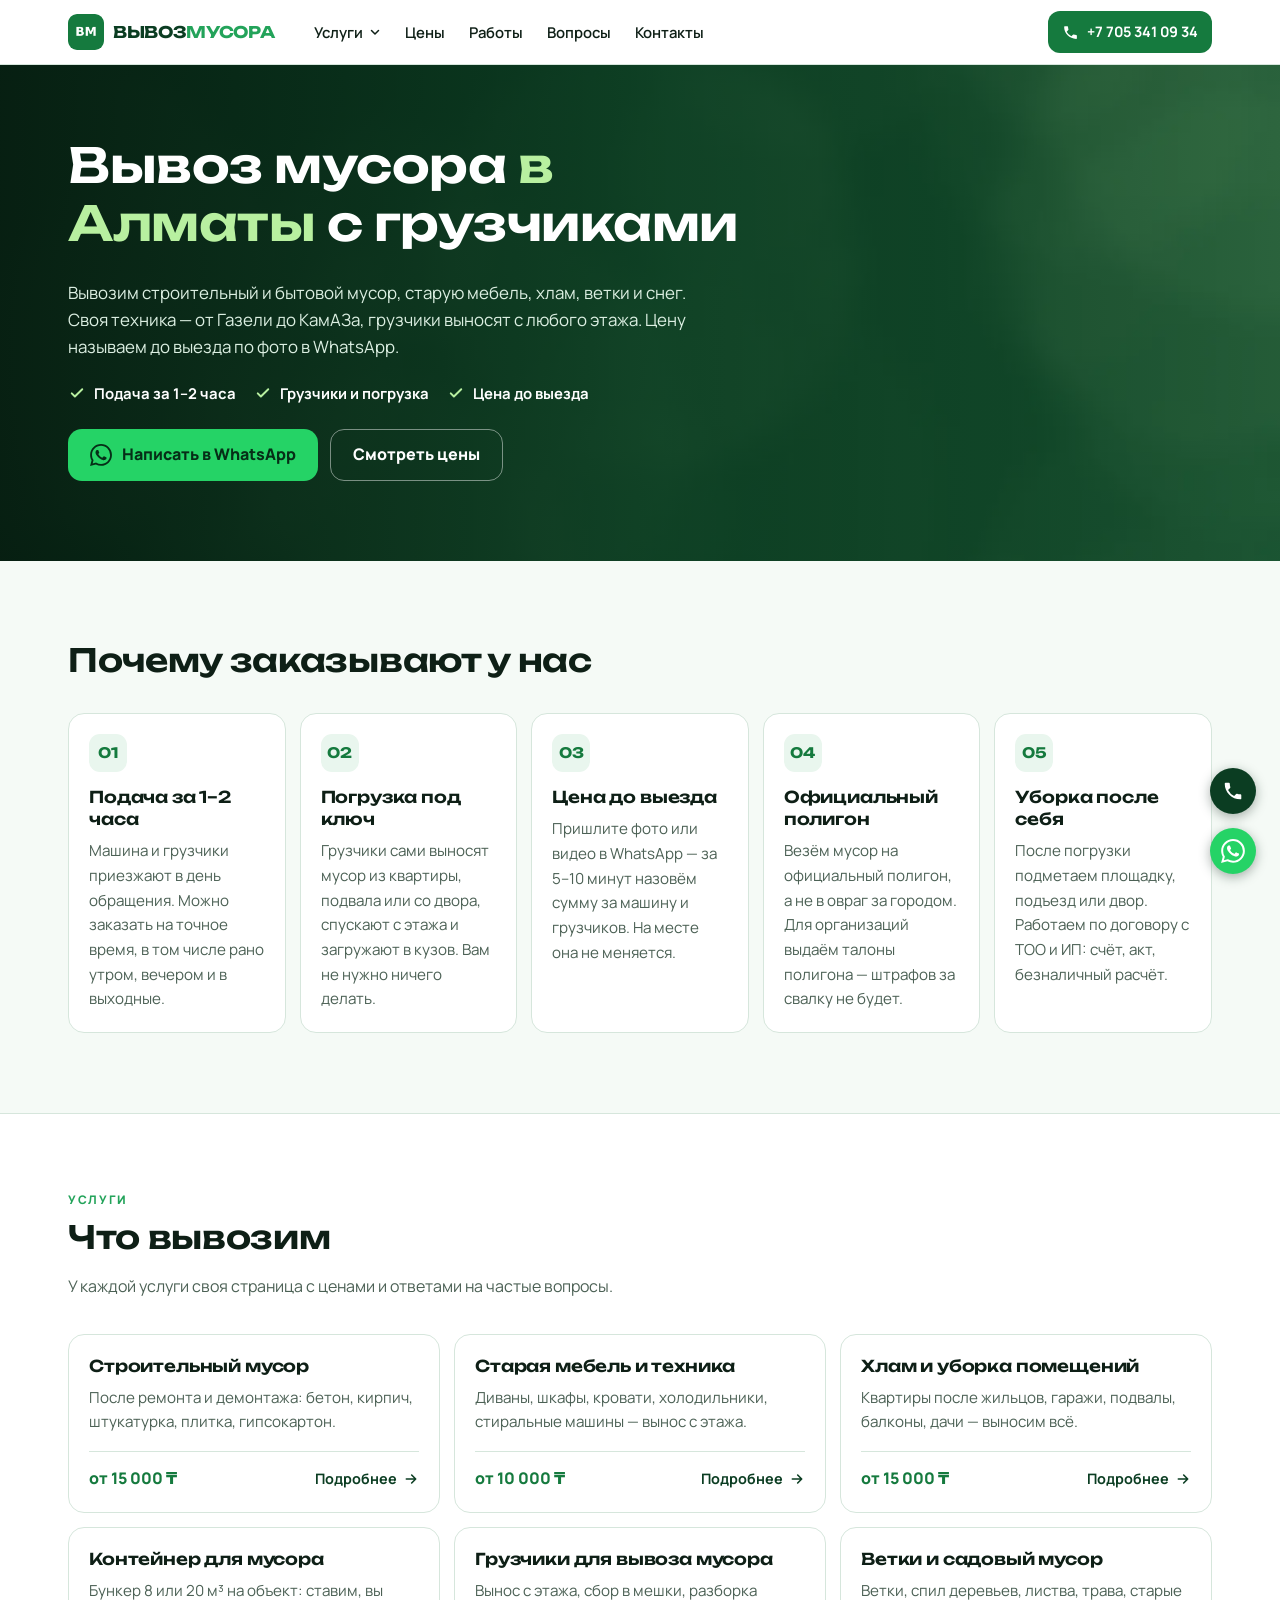
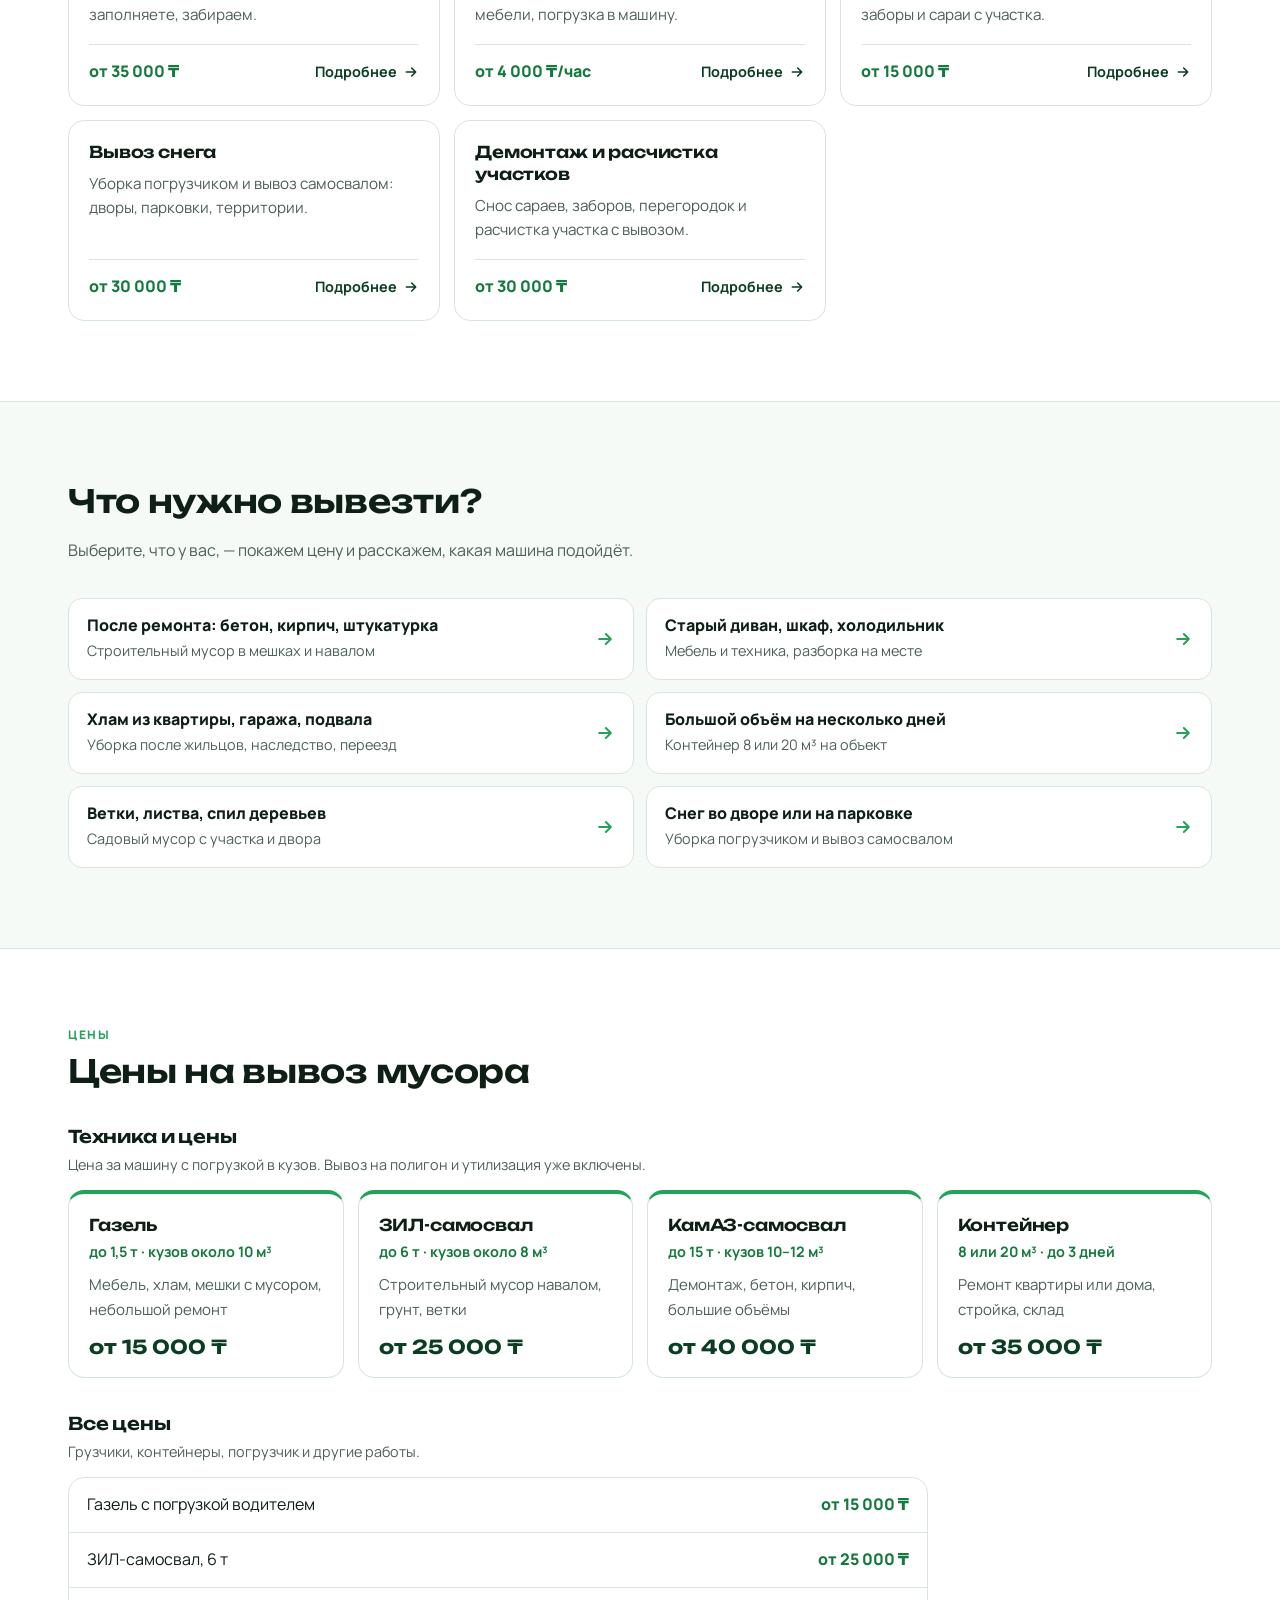
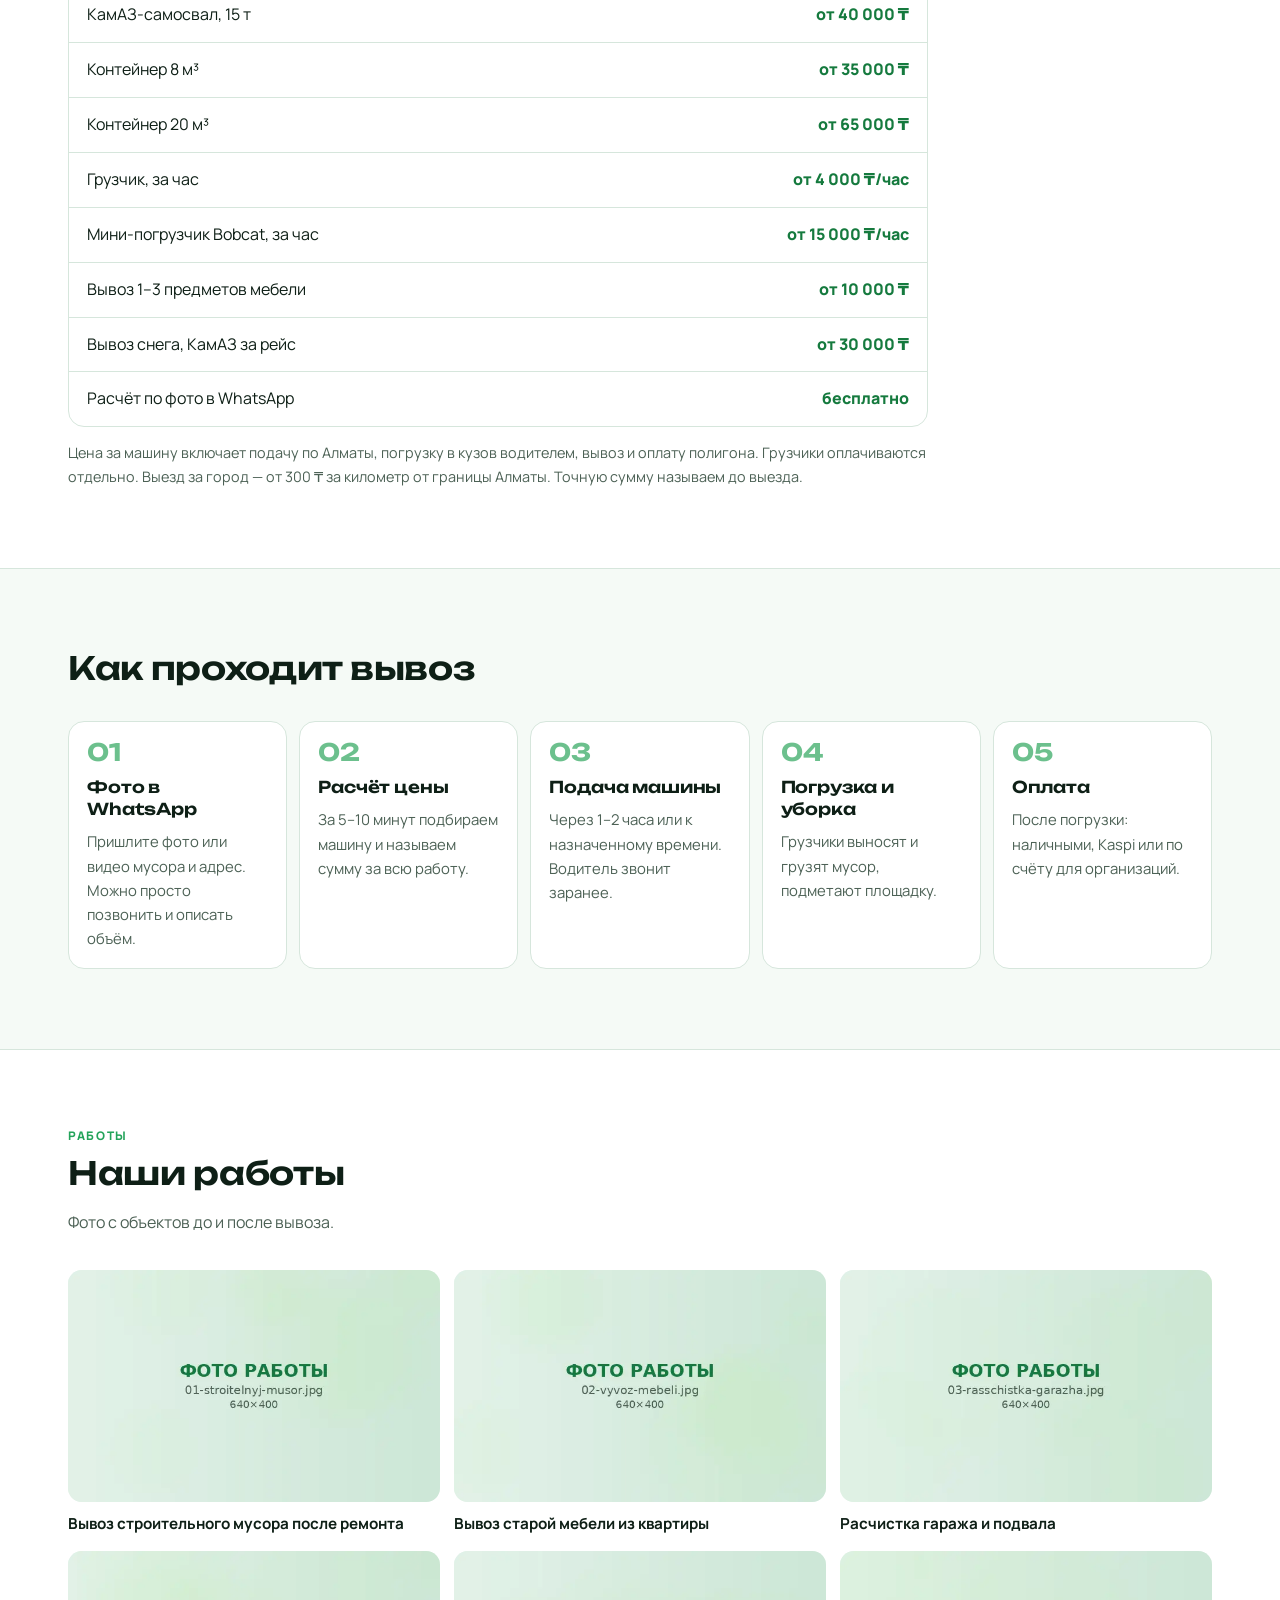
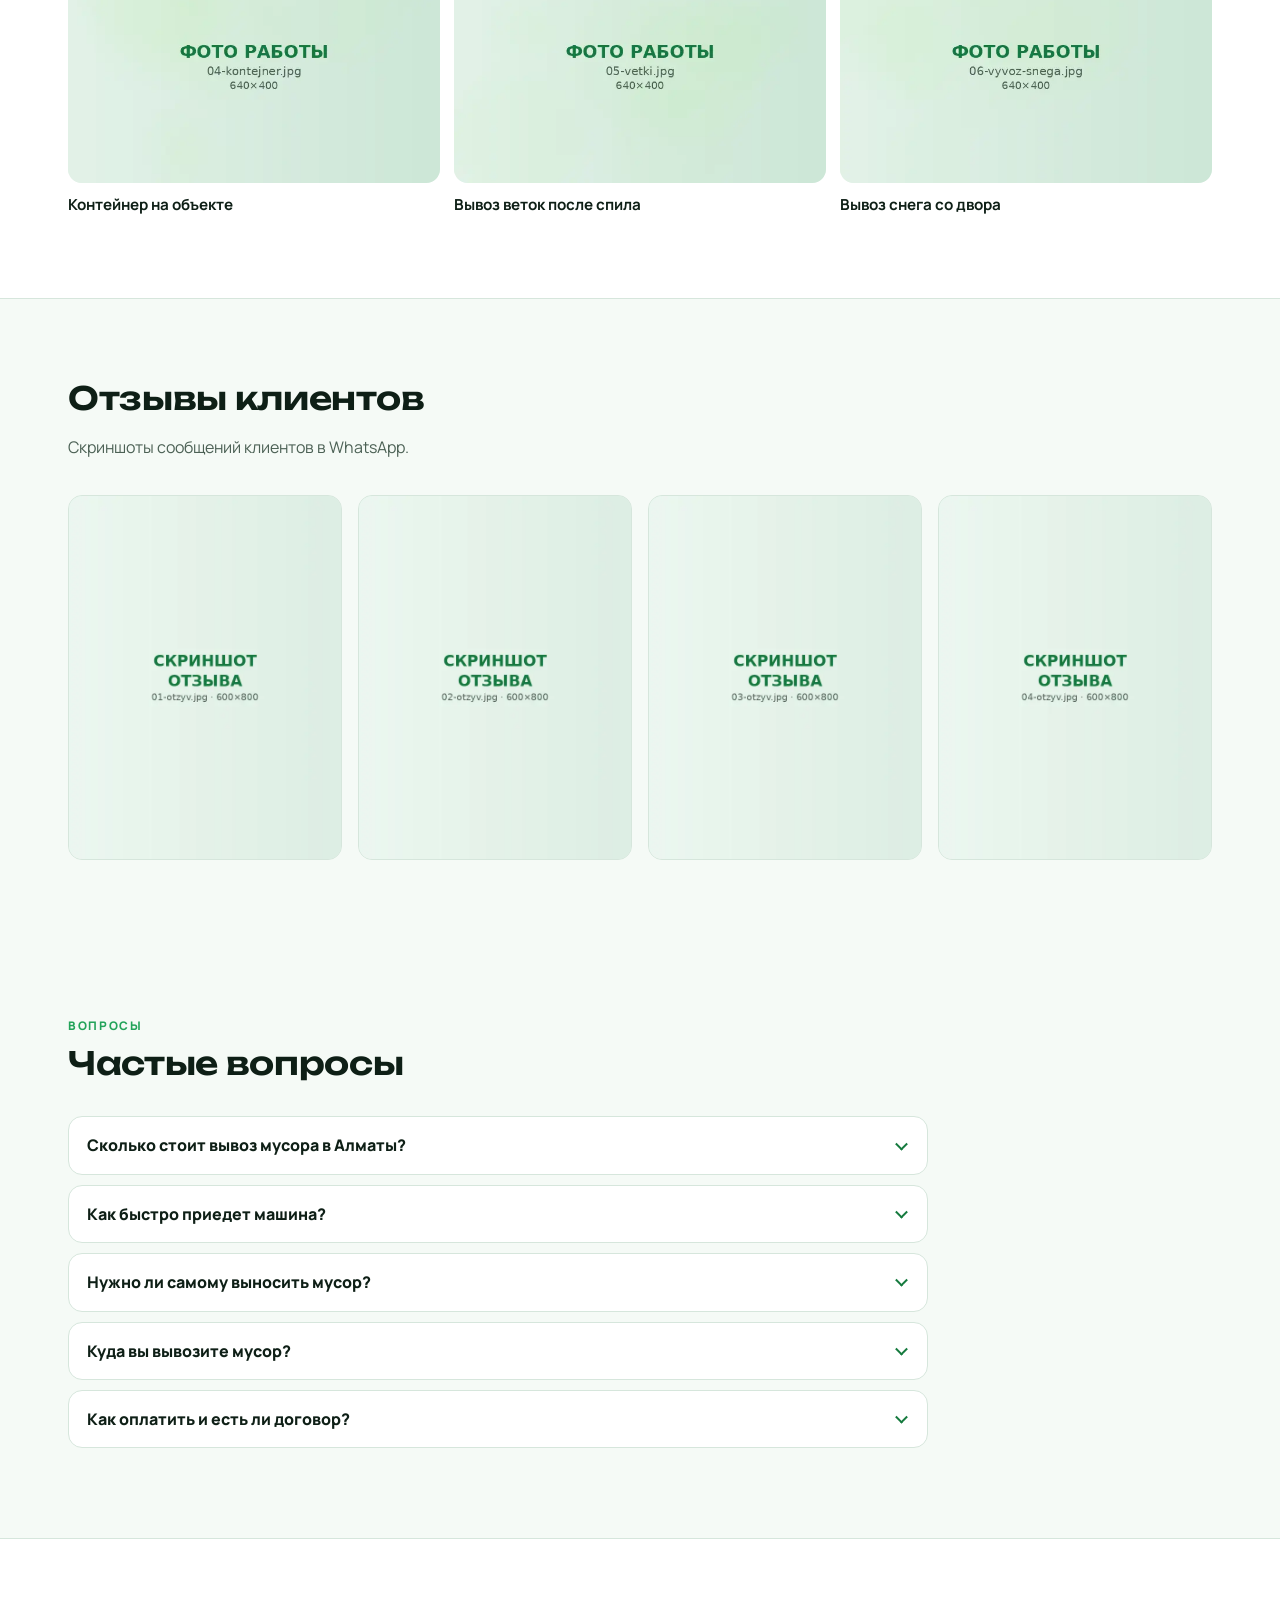
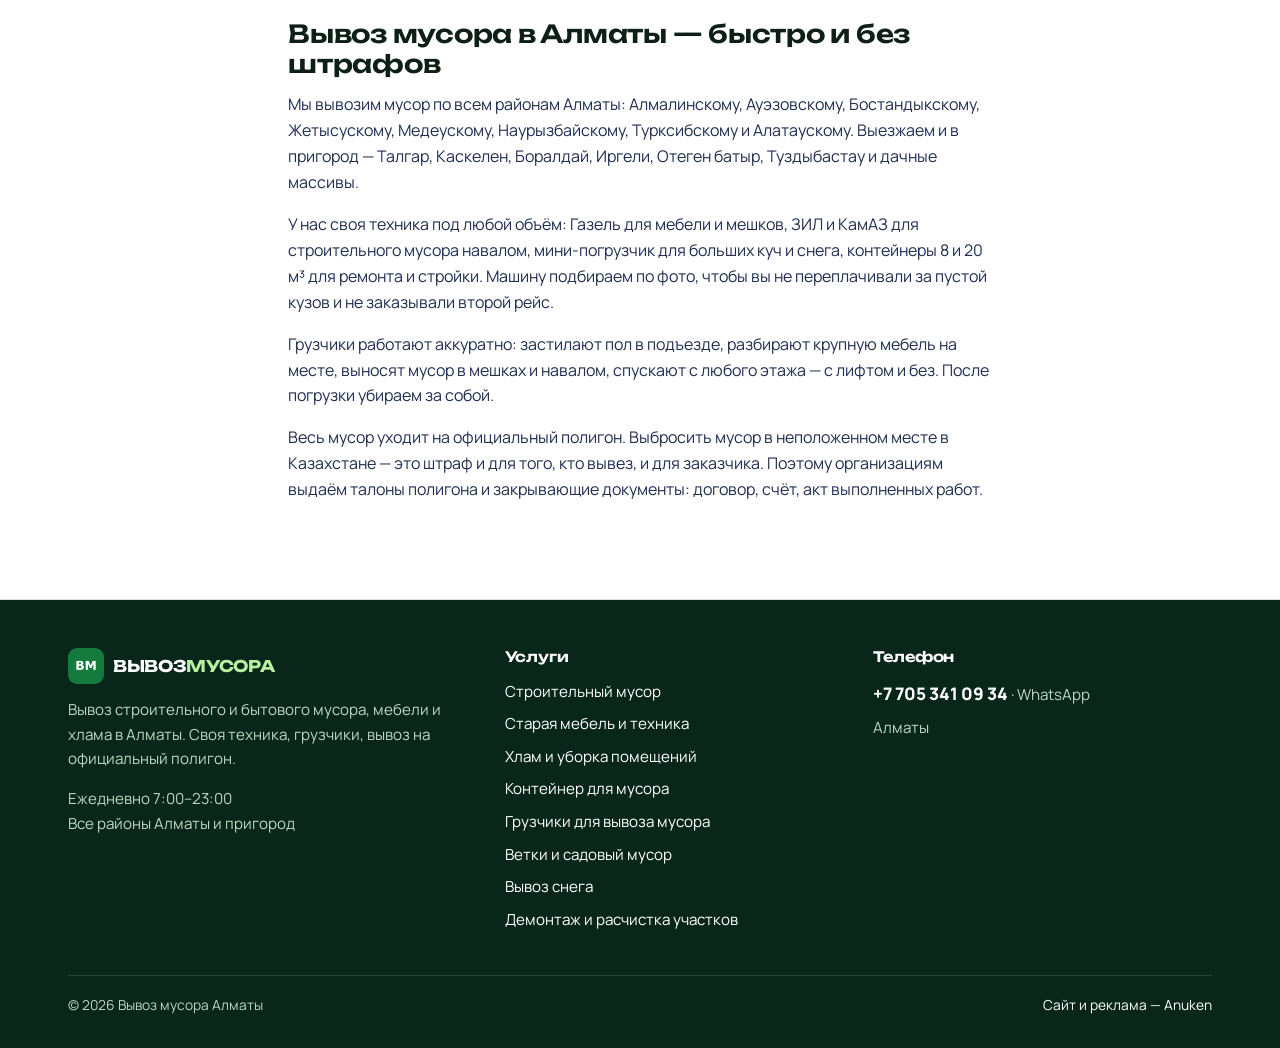
==== index.html @ 8fbc7133 "Add files via upload" ====
<!DOCTYPE html>
<html lang="ru">
<head>
<script async src="https://www.googletagmanager.com/gtag/js?id=AW-XXXXXXXXXX"></script>
<script>window.dataLayer=window.dataLayer||[];function gtag(){dataLayer.push(arguments);}gtag('js',new Date());gtag('config','AW-XXXXXXXXXX');</script>
<meta charset="utf-8">
<meta name="viewport" content="width=device-width, initial-scale=1, viewport-fit=cover">
<title>Вывоз мусора в Алматы с грузчиками — от 15 000 ₸</title>
<meta name="description" content="Вывоз строительного и бытового мусора, мебели и хлама в Алматы. Газель, ЗИЛ, КамАЗ, контейнеры. Подача за 1–2 часа, грузчики, цена до выезда.">
<link rel="canonical" href="https://vyvoz-musora-almaty.kz/">
<meta name="theme-color" content="#0B3D22">
<meta property="og:type" content="website">
<meta property="og:site_name" content="Вывоз мусора Алматы">
<meta property="og:locale" content="ru_RU">
<meta property="og:title" content="Вывоз мусора в Алматы с грузчиками — от 15 000 ₸">
<meta property="og:description" content="Вывоз строительного и бытового мусора, мебели и хлама в Алматы. Газель, ЗИЛ, КамАЗ, контейнеры. Подача за 1–2 часа, грузчики, цена до выезда.">
<meta property="og:url" content="https://vyvoz-musora-almaty.kz/">
<meta property="og:image" content="https://vyvoz-musora-almaty.kz/images/og-banner.jpg">
<meta property="og:image:secure_url" content="https://vyvoz-musora-almaty.kz/images/og-banner.jpg">
<meta property="og:image:type" content="image/jpeg">
<meta property="og:image:width" content="1200">
<meta property="og:image:height" content="630">
<meta property="og:image:alt" content="Вывоз мусора в Алматы с грузчиками — от 15 000 ₸">
<meta name="twitter:image" content="https://vyvoz-musora-almaty.kz/images/og-banner.jpg">
<meta name="twitter:card" content="summary_large_image">
<link rel="icon" type="image/png" href="images/favicon.png">
<link rel="apple-touch-icon" href="images/favicon.png">
<link rel="preload" as="image" href="images/hero-1.webp" type="image/webp" fetchpriority="high">
<link rel="preconnect" href="https://fonts.googleapis.com">
<link rel="preconnect" href="https://fonts.gstatic.com" crossorigin>
<link rel="stylesheet" href="https://fonts.googleapis.com/css2?family=Manrope:wght@400;500;600;700;800&family=Unbounded:wght@500;600;700&display=swap" media="print" onload="this.media='all'">
<noscript><link rel="stylesheet" href="https://fonts.googleapis.com/css2?family=Manrope:wght@400;500;600;700;800&family=Unbounded:wght@500;600;700&display=swap"></noscript>
<link rel="stylesheet" href="assets/style.css">
<script>function imgFb(i){var p=i.parentNode,s=p&&p.tagName==='PICTURE'?p.querySelector('source'):null;if(s){p.removeChild(s);i.src=i.getAttribute('src');}else{i.onerror=null;i.classList.add('miss');}}</script>
<script type="application/ld+json">{"@context":"https://schema.org","@graph":[{"@type":"ProfessionalService","@id":"https://vyvoz-musora-almaty.kz/#org","name":"Вывоз мусора Алматы","description":"Вывоз строительного и бытового мусора, мебели и хлама в Алматы. Газель, ЗИЛ, КамАЗ, контейнеры. Подача за 1–2 часа, грузчики, цена до выезда.","url":"https://vyvoz-musora-almaty.kz/","telephone":"+77053410934","image":"https://vyvoz-musora-almaty.kz/images/og-banner.jpg","logo":"https://vyvoz-musora-almaty.kz/images/logo.png","priceRange":"4 000 – 150 000 ₸","address":{"@type":"PostalAddress","addressLocality":"Алматы","addressCountry":"KZ"},"areaServed":{"@type":"City","name":"Алматы"},"contactPoint":[{"@type":"ContactPoint","telephone":"+77053410934","contactType":"customer service","availableLanguage":["ru","kk"]}],"openingHoursSpecification":[{"@type":"OpeningHoursSpecification","dayOfWeek":["Monday","Tuesday","Wednesday","Thursday","Friday","Saturday","Sunday"],"opens":"07:00","closes":"23:00"}],"hasOfferCatalog":{"@type":"OfferCatalog","name":"Услуги","itemListElement":[{"@type":"Offer","itemOffered":{"@type":"Service","name":"Строительный мусор","url":"https://vyvoz-musora-almaty.kz/uslugi/stroitelnyj-musor.html"},"priceSpecification":{"@type":"PriceSpecification","minPrice":15000,"priceCurrency":"KZT"}},{"@type":"Offer","itemOffered":{"@type":"Service","name":"Старая мебель и техника","url":"https://vyvoz-musora-almaty.kz/uslugi/vyvoz-mebeli.html"},"priceSpecification":{"@type":"PriceSpecification","minPrice":10000,"priceCurrency":"KZT"}},{"@type":"Offer","itemOffered":{"@type":"Service","name":"Хлам и уборка помещений","url":"https://vyvoz-musora-almaty.kz/uslugi/vyvoz-hlama.html"},"priceSpecification":{"@type":"PriceSpecification","minPrice":15000,"priceCurrency":"KZT"}},{"@type":"Offer","itemOffered":{"@type":"Service","name":"Контейнер для мусора","url":"https://vyvoz-musora-almaty.kz/uslugi/kontejner.html"},"priceSpecification":{"@type":"PriceSpecification","minPrice":35000,"priceCurrency":"KZT"}},{"@type":"Offer","itemOffered":{"@type":"Service","name":"Грузчики для вывоза мусора","url":"https://vyvoz-musora-almaty.kz/uslugi/gruzchiki.html"},"priceSpecification":{"@type":"PriceSpecification","minPrice":4000,"priceCurrency":"KZT"}},{"@type":"Offer","itemOffered":{"@type":"Service","name":"Ветки и садовый мусор","url":"https://vyvoz-musora-almaty.kz/uslugi/sadovyj-musor.html"},"priceSpecification":{"@type":"PriceSpecification","minPrice":15000,"priceCurrency":"KZT"}},{"@type":"Offer","itemOffered":{"@type":"Service","name":"Вывоз снега","url":"https://vyvoz-musora-almaty.kz/uslugi/vyvoz-snega.html"},"priceSpecification":{"@type":"PriceSpecification","minPrice":30000,"priceCurrency":"KZT"}},{"@type":"Offer","itemOffered":{"@type":"Service","name":"Демонтаж и расчистка участков","url":"https://vyvoz-musora-almaty.kz/uslugi/demontazh.html"},"priceSpecification":{"@type":"PriceSpecification","minPrice":30000,"priceCurrency":"KZT"}}]}},{"@type":"WebSite","@id":"https://vyvoz-musora-almaty.kz/#site","url":"https://vyvoz-musora-almaty.kz/","name":"Вывоз мусора Алматы","inLanguage":"ru","publisher":{"@id":"https://vyvoz-musora-almaty.kz/#org"}},{"@type":"FAQPage","mainEntity":[{"@type":"Question","name":"Сколько стоит вывоз мусора в Алматы?","acceptedAnswer":{"@type":"Answer","text":"Зависит от объёма и машины: Газель — от 15 000 ₸, ЗИЛ — от 25 000 ₸, КамАЗ — от 40 000 ₸, контейнер — от 35 000 ₸. В цену входят подача, вывоз и оплата полигона. Грузчики — от 4 000 ₸ в час за человека."}},{"@type":"Question","name":"Как быстро приедет машина?","acceptedAnswer":{"@type":"Answer","text":"Обычно через 1–2 часа после звонка. Можно заказать на конкретное время, в том числе на утро следующего дня. Работаем ежедневно с 7:00 до 23:00."}},{"@type":"Question","name":"Нужно ли самому выносить мусор?","acceptedAnswer":{"@type":"Answer","text":"Нет. Грузчики вынесут мусор из квартиры, гаража или подвала, спустят с этажа и загрузят в машину. Мусор может быть в мешках или навалом."}},{"@type":"Question","name":"Куда вы вывозите мусор?","acceptedAnswer":{"@type":"Answer","text":"На официальный полигон. Мы не выбрасываем мусор в овраги и на пустыри — за это штрафуют и перевозчика, и заказчика. Организациям выдаём талоны полигона."}},{"@type":"Question","name":"Как оплатить и есть ли договор?","acceptedAnswer":{"@type":"Answer","text":"Оплата после погрузки: наличными или переводом Kaspi. Для ТОО и ИП — договор, счёт и акт выполненных работ, безналичный расчёт."}}]}]}</script>
</head>
<body>
<header class="top"><div class="wrap top-in">
<a class="logo" href="./" aria-label="Вывоз мусора Алматы"><img src="images/logo.png" width="36" height="36" alt="" onerror="this.classList.add('miss')"><span>ВЫВОЗ<b>МУСОРА</b></span></a>
<nav class="nav" aria-label="Меню">
<div class="dd"><button class="dd-btn" type="button" aria-expanded="false" aria-haspopup="true">Услуги<svg viewBox="0 0 24 24" aria-hidden="true"><path fill="none" stroke="currentColor" stroke-width="3" stroke-linecap="round" stroke-linejoin="round" d="M5 9l7 7 7-7"/></svg></button><div class="dd-list"><a href="uslugi/stroitelnyj-musor.html">Строительный мусор<span>от 15 000 ₸</span></a><a href="uslugi/vyvoz-mebeli.html">Старая мебель и техника<span>от 10 000 ₸</span></a><a href="uslugi/vyvoz-hlama.html">Хлам и уборка помещений<span>от 15 000 ₸</span></a><a href="uslugi/kontejner.html">Контейнер для мусора<span>от 35 000 ₸</span></a><a href="uslugi/gruzchiki.html">Грузчики для вывоза мусора<span>от 4 000 ₸/час</span></a><a href="uslugi/sadovyj-musor.html">Ветки и садовый мусор<span>от 15 000 ₸</span></a><a href="uslugi/vyvoz-snega.html">Вывоз снега<span>от 30 000 ₸</span></a><a href="uslugi/demontazh.html">Демонтаж и расчистка участков<span>от 30 000 ₸</span></a></div></div>
<a href="#prices">Цены</a><a href="#works">Работы</a><a href="#faq">Вопросы</a><a href="#contacts">Контакты</a>
</nav>
<div class="top-act">
<a class="btn-call" href="tel:+77053410934" data-conv="call"><svg viewBox="0 0 24 24" aria-hidden="true"><path fill="currentColor" d="M6.62 10.79a15.1 15.1 0 0 0 6.59 6.59l2.2-2.2a1 1 0 0 1 1.02-.24c1.12.37 2.33.57 3.57.57a1 1 0 0 1 1 1V20a1 1 0 0 1-1 1C10.61 21 3 13.39 3 4a1 1 0 0 1 1-1h3.5a1 1 0 0 1 1 1c0 1.25.2 2.45.57 3.57a1 1 0 0 1-.25 1.02l-2.2 2.2z"/></svg><span class="num">+7 705 341 09 34</span><span class="lbl">Позвонить</span></a>
<button class="burger" type="button" data-menu-open aria-label="Меню" aria-controls="menu"><i></i></button>
</div></div></header>
<main>
<section class="hero"><div class="hero-bg" aria-hidden="true"><picture><source type="image/webp" srcset="images/hero-1.webp"><img src="images/hero-1.jpg" width="1600" height="900" alt="" fetchpriority="high" decoding="async" onload="this.classList.add('ok')" onerror="imgFb(this)"></picture></div><div class="wrap"><div class="hero-in">
<h1>Вывоз мусора <em>в Алматы</em> с грузчиками</h1>
<p class="lead">Вывозим строительный и бытовой мусор, старую мебель, хлам, ветки и снег. Своя техника — от Газели до КамАЗа, грузчики выносят с любого этажа. Цену называем до выезда по фото в WhatsApp.</p>
<ul class="hero-meta"><li><svg viewBox="0 0 24 24" aria-hidden="true"><path fill="none" stroke="currentColor" stroke-width="2.6" stroke-linecap="round" stroke-linejoin="round" d="M5 12.5l4.2 4.2L19 7"/></svg>Подача за 1–2 часа</li><li><svg viewBox="0 0 24 24" aria-hidden="true"><path fill="none" stroke="currentColor" stroke-width="2.6" stroke-linecap="round" stroke-linejoin="round" d="M5 12.5l4.2 4.2L19 7"/></svg>Грузчики и погрузка</li><li><svg viewBox="0 0 24 24" aria-hidden="true"><path fill="none" stroke="currentColor" stroke-width="2.6" stroke-linecap="round" stroke-linejoin="round" d="M5 12.5l4.2 4.2L19 7"/></svg>Цена до выезда</li></ul>
<div class="cta-row"><a class="btn btn-wa" href="https://wa.me/77053410934?text=%D0%97%D0%B4%D1%80%D0%B0%D0%B2%D1%81%D1%82%D0%B2%D1%83%D0%B9%D1%82%D0%B5%21%20%D0%9D%D1%83%D0%B6%D0%B5%D0%BD%20%D0%B2%D1%8B%D0%B2%D0%BE%D0%B7%20%D0%BC%D1%83%D1%81%D0%BE%D1%80%D0%B0%20%D0%B2%20%D0%90%D0%BB%D0%BC%D0%B0%D1%82%D1%8B." data-conv="whatsapp" target="_blank" rel="noopener"><svg viewBox="0 0 24 24" aria-hidden="true"><path fill="currentColor" d="M17.47 14.38c-.3-.15-1.76-.87-2.03-.97-.27-.1-.47-.15-.67.15-.2.3-.77.97-.94 1.16-.17.2-.35.22-.64.07-.3-.15-1.26-.46-2.39-1.47-.88-.79-1.48-1.76-1.65-2.06-.17-.3-.02-.46.13-.6.13-.14.3-.35.45-.52.15-.18.2-.3.3-.5.1-.2.05-.37-.03-.52-.07-.15-.67-1.61-.92-2.2-.24-.58-.49-.5-.67-.51h-.57c-.2 0-.52.07-.79.37-.27.3-1.04 1.02-1.04 2.48 0 1.46 1.07 2.88 1.21 3.07.15.2 2.1 3.2 5.08 4.49.71.3 1.26.49 1.7.62.71.23 1.36.2 1.87.12.57-.09 1.76-.72 2-1.41.25-.7.25-1.29.18-1.41-.08-.13-.28-.2-.57-.35zM12.05 21.8h-.01a9.87 9.87 0 0 1-5.03-1.38l-.36-.21-3.74.98 1-3.65-.24-.37a9.86 9.86 0 0 1-1.51-5.26c0-5.45 4.44-9.88 9.89-9.88 2.64 0 5.12 1.03 6.99 2.9a9.83 9.83 0 0 1 2.89 6.99c0 5.45-4.44 9.88-9.88 9.88zm8.41-18.3A11.82 11.82 0 0 0 12.05 0C5.5 0 .16 5.34.16 11.89c0 2.1.55 4.14 1.59 5.95L.06 24l6.3-1.65a11.88 11.88 0 0 0 5.68 1.45h.01c6.55 0 11.89-5.34 11.89-11.89 0-3.18-1.24-6.16-3.48-8.41z"/></svg>Написать в WhatsApp</a><a class="btn btn-ghost" href="#prices">Смотреть цены</a></div>
</div></div></section>
<section class="sec"><div class="wrap"><div class="sec-head"><h2>Почему заказывают у нас</h2></div><div class="grid g5"><div class="card adv"><span class="no">01</span><h3>Подача за 1–2 часа</h3><p>Машина и грузчики приезжают в день обращения. Можно заказать на точное время, в том числе рано утром, вечером и в выходные.</p></div><div class="card adv"><span class="no">02</span><h3>Погрузка под ключ</h3><p>Грузчики сами выносят мусор из квартиры, подвала или со двора, спускают с этажа и загружают в кузов. Вам не нужно ничего делать.</p></div><div class="card adv"><span class="no">03</span><h3>Цена до выезда</h3><p>Пришлите фото или видео в WhatsApp — за 5–10 минут назовём сумму за машину и грузчиков. На месте она не меняется.</p></div><div class="card adv"><span class="no">04</span><h3>Официальный полигон</h3><p>Везём мусор на официальный полигон, а не в овраг за городом. Для организаций выдаём талоны полигона — штрафов за свалку не будет.</p></div><div class="card adv"><span class="no">05</span><h3>Уборка после себя</h3><p>После погрузки подметаем площадку, подъезд или двор. Работаем по договору с ТОО и ИП: счёт, акт, безналичный расчёт.</p></div></div></div></section>
<section class="sec sec-w" id="services"><div class="wrap"><div class="sec-head"><span class="kick">Услуги</span><h2>Что вывозим</h2><p>У каждой услуги своя страница с ценами и ответами на частые вопросы.</p></div><div class="grid g3"><a class="card svc" href="uslugi/stroitelnyj-musor.html"><h3>Строительный мусор</h3><p>После ремонта и демонтажа: бетон, кирпич, штукатурка, плитка, гипсокартон.</p><div class="svc-f"><b>от 15 000 ₸</b><span>Подробнее<svg viewBox="0 0 24 24" aria-hidden="true"><path fill="none" stroke="currentColor" stroke-width="2.4" stroke-linecap="round" stroke-linejoin="round" d="M5 12h13M13 6l6 6-6 6"/></svg></span></div></a><a class="card svc" href="uslugi/vyvoz-mebeli.html"><h3>Старая мебель и техника</h3><p>Диваны, шкафы, кровати, холодильники, стиральные машины — вынос с этажа.</p><div class="svc-f"><b>от 10 000 ₸</b><span>Подробнее<svg viewBox="0 0 24 24" aria-hidden="true"><path fill="none" stroke="currentColor" stroke-width="2.4" stroke-linecap="round" stroke-linejoin="round" d="M5 12h13M13 6l6 6-6 6"/></svg></span></div></a><a class="card svc" href="uslugi/vyvoz-hlama.html"><h3>Хлам и уборка помещений</h3><p>Квартиры после жильцов, гаражи, подвалы, балконы, дачи — выносим всё.</p><div class="svc-f"><b>от 15 000 ₸</b><span>Подробнее<svg viewBox="0 0 24 24" aria-hidden="true"><path fill="none" stroke="currentColor" stroke-width="2.4" stroke-linecap="round" stroke-linejoin="round" d="M5 12h13M13 6l6 6-6 6"/></svg></span></div></a><a class="card svc" href="uslugi/kontejner.html"><h3>Контейнер для мусора</h3><p>Бункер 8 или 20 м³ на объект: ставим, вы заполняете, забираем.</p><div class="svc-f"><b>от 35 000 ₸</b><span>Подробнее<svg viewBox="0 0 24 24" aria-hidden="true"><path fill="none" stroke="currentColor" stroke-width="2.4" stroke-linecap="round" stroke-linejoin="round" d="M5 12h13M13 6l6 6-6 6"/></svg></span></div></a><a class="card svc" href="uslugi/gruzchiki.html"><h3>Грузчики для вывоза мусора</h3><p>Вынос с этажа, сбор в мешки, разборка мебели, погрузка в машину.</p><div class="svc-f"><b>от 4 000 ₸/час</b><span>Подробнее<svg viewBox="0 0 24 24" aria-hidden="true"><path fill="none" stroke="currentColor" stroke-width="2.4" stroke-linecap="round" stroke-linejoin="round" d="M5 12h13M13 6l6 6-6 6"/></svg></span></div></a><a class="card svc" href="uslugi/sadovyj-musor.html"><h3>Ветки и садовый мусор</h3><p>Ветки, спил деревьев, листва, трава, старые заборы и сараи с участка.</p><div class="svc-f"><b>от 15 000 ₸</b><span>Подробнее<svg viewBox="0 0 24 24" aria-hidden="true"><path fill="none" stroke="currentColor" stroke-width="2.4" stroke-linecap="round" stroke-linejoin="round" d="M5 12h13M13 6l6 6-6 6"/></svg></span></div></a><a class="card svc" href="uslugi/vyvoz-snega.html"><h3>Вывоз снега</h3><p>Уборка погрузчиком и вывоз самосвалом: дворы, парковки, территории.</p><div class="svc-f"><b>от 30 000 ₸</b><span>Подробнее<svg viewBox="0 0 24 24" aria-hidden="true"><path fill="none" stroke="currentColor" stroke-width="2.4" stroke-linecap="round" stroke-linejoin="round" d="M5 12h13M13 6l6 6-6 6"/></svg></span></div></a><a class="card svc" href="uslugi/demontazh.html"><h3>Демонтаж и расчистка участков</h3><p>Снос сараев, заборов, перегородок и расчистка участка с вывозом.</p><div class="svc-f"><b>от 30 000 ₸</b><span>Подробнее<svg viewBox="0 0 24 24" aria-hidden="true"><path fill="none" stroke="currentColor" stroke-width="2.4" stroke-linecap="round" stroke-linejoin="round" d="M5 12h13M13 6l6 6-6 6"/></svg></span></div></a></div></div></section>
<section class="sec" id="symptoms"><div class="wrap"><div class="sec-head"><h2>Что нужно вывезти?</h2><p>Выберите, что у вас, — покажем цену и расскажем, какая машина подойдёт.</p></div><div class="sym"><a href="uslugi/stroitelnyj-musor.html"><div><b>После ремонта: бетон, кирпич, штукатурка</b><small>Строительный мусор в мешках и навалом</small></div><svg viewBox="0 0 24 24" aria-hidden="true"><path fill="none" stroke="currentColor" stroke-width="2.4" stroke-linecap="round" stroke-linejoin="round" d="M5 12h13M13 6l6 6-6 6"/></svg></a><a href="uslugi/vyvoz-mebeli.html"><div><b>Старый диван, шкаф, холодильник</b><small>Мебель и техника, разборка на месте</small></div><svg viewBox="0 0 24 24" aria-hidden="true"><path fill="none" stroke="currentColor" stroke-width="2.4" stroke-linecap="round" stroke-linejoin="round" d="M5 12h13M13 6l6 6-6 6"/></svg></a><a href="uslugi/vyvoz-hlama.html"><div><b>Хлам из квартиры, гаража, подвала</b><small>Уборка после жильцов, наследство, переезд</small></div><svg viewBox="0 0 24 24" aria-hidden="true"><path fill="none" stroke="currentColor" stroke-width="2.4" stroke-linecap="round" stroke-linejoin="round" d="M5 12h13M13 6l6 6-6 6"/></svg></a><a href="uslugi/kontejner.html"><div><b>Большой объём на несколько дней</b><small>Контейнер 8 или 20 м³ на объект</small></div><svg viewBox="0 0 24 24" aria-hidden="true"><path fill="none" stroke="currentColor" stroke-width="2.4" stroke-linecap="round" stroke-linejoin="round" d="M5 12h13M13 6l6 6-6 6"/></svg></a><a href="uslugi/sadovyj-musor.html"><div><b>Ветки, листва, спил деревьев</b><small>Садовый мусор с участка и двора</small></div><svg viewBox="0 0 24 24" aria-hidden="true"><path fill="none" stroke="currentColor" stroke-width="2.4" stroke-linecap="round" stroke-linejoin="round" d="M5 12h13M13 6l6 6-6 6"/></svg></a><a href="uslugi/vyvoz-snega.html"><div><b>Снег во дворе или на парковке</b><small>Уборка погрузчиком и вывоз самосвалом</small></div><svg viewBox="0 0 24 24" aria-hidden="true"><path fill="none" stroke="currentColor" stroke-width="2.4" stroke-linecap="round" stroke-linejoin="round" d="M5 12h13M13 6l6 6-6 6"/></svg></a></div></div></section>
<section class="sec sec-w" id="prices"><div class="wrap"><div class="sec-head"><span class="kick">Цены</span><h2>Цены на вывоз мусора</h2></div><h3 class="pl-h">Техника и цены</h3><p class="pnote pl-sub">Цена за машину с погрузкой в кузов. Вывоз на полигон и утилизация уже включены.</p><div class="grid g4 fleets"><div class="card fleet"><h3>Газель</h3><p class="fl-spec">до 1,5 т · кузов около 10 м³</p><p>Мебель, хлам, мешки с мусором, небольшой ремонт</p><b class="fl-p">от 15 000 ₸</b></div><div class="card fleet"><h3>ЗИЛ-самосвал</h3><p class="fl-spec">до 6 т · кузов около 8 м³</p><p>Строительный мусор навалом, грунт, ветки</p><b class="fl-p">от 25 000 ₸</b></div><div class="card fleet"><h3>КамАЗ-самосвал</h3><p class="fl-spec">до 15 т · кузов 10–12 м³</p><p>Демонтаж, бетон, кирпич, большие объёмы</p><b class="fl-p">от 40 000 ₸</b></div><div class="card fleet"><h3>Контейнер</h3><p class="fl-spec">8 или 20 м³ · до 3 дней</p><p>Ремонт квартиры или дома, стройка, склад</p><b class="fl-p">от 35 000 ₸</b></div></div><h3 class="pl-h">Все цены</h3><p class="pnote pl-sub">Грузчики, контейнеры, погрузчик и другие работы.</p><div class="prices-wrap"><ul class="plist"><li><span class="pn">Газель с погрузкой водителем</span><span class="pp">от 15 000 ₸</span></li><li><span class="pn">ЗИЛ-самосвал, 6 т</span><span class="pp">от 25 000 ₸</span></li><li><span class="pn">КамАЗ-самосвал, 15 т</span><span class="pp">от 40 000 ₸</span></li><li><span class="pn">Контейнер 8 м³</span><span class="pp">от 35 000 ₸</span></li><li><span class="pn">Контейнер 20 м³</span><span class="pp">от 65 000 ₸</span></li><li><span class="pn">Грузчик, за час</span><span class="pp">от 4 000 ₸/час</span></li><li><span class="pn">Мини-погрузчик Bobcat, за час</span><span class="pp">от 15 000 ₸/час</span></li><li><span class="pn">Вывоз 1–3 предметов мебели</span><span class="pp">от 10 000 ₸</span></li><li><span class="pn">Вывоз снега, КамАЗ за рейс</span><span class="pp">от 30 000 ₸</span></li><li><span class="pn">Расчёт по фото в WhatsApp</span><span class="pp">бесплатно</span></li></ul><p class="pnote">Цена за машину включает подачу по Алматы, погрузку в кузов водителем, вывоз и оплату полигона. Грузчики оплачиваются отдельно. Выезд за город — от 300 ₸ за километр от границы Алматы. Точную сумму называем до выезда.</p></div></div></section>
<section class="sec" id="steps"><div class="wrap"><div class="sec-head"><h2>Как проходит вывоз</h2></div><ol class="steps"><li><span class="no">01</span><h3>Фото в WhatsApp</h3><p>Пришлите фото или видео мусора и адрес. Можно просто позвонить и описать объём.</p></li><li><span class="no">02</span><h3>Расчёт цены</h3><p>За 5–10 минут подбираем машину и называем сумму за всю работу.</p></li><li><span class="no">03</span><h3>Подача машины</h3><p>Через 1–2 часа или к назначенному времени. Водитель звонит заранее.</p></li><li><span class="no">04</span><h3>Погрузка и уборка</h3><p>Грузчики выносят и грузят мусор, подметают площадку.</p></li><li><span class="no">05</span><h3>Оплата</h3><p>После погрузки: наличными, Kaspi или по счёту для организаций.</p></li></ol></div></section>
<section class="sec sec-w" id="works"><div class="wrap"><div class="sec-head"><span class="kick">Работы</span><h2>Наши работы</h2><p>Фото с объектов до и после вывоза.</p></div><div class="grid g3 works"><figure><div class="ph"><picture><source type="image/webp" srcset="images/portfolio/01-stroitelnyj-musor.webp"><img src="images/portfolio/01-stroitelnyj-musor.jpg" width="640" height="400" alt="Вывоз строительного мусора после ремонта" loading="lazy" decoding="async" onload="this.classList.add('ok')" onerror="imgFb(this)"></picture></div><figcaption>Вывоз строительного мусора после ремонта</figcaption></figure><figure><div class="ph"><picture><source type="image/webp" srcset="images/portfolio/02-vyvoz-mebeli.webp"><img src="images/portfolio/02-vyvoz-mebeli.jpg" width="640" height="400" alt="Вывоз старой мебели из квартиры" loading="lazy" decoding="async" onload="this.classList.add('ok')" onerror="imgFb(this)"></picture></div><figcaption>Вывоз старой мебели из квартиры</figcaption></figure><figure><div class="ph"><picture><source type="image/webp" srcset="images/portfolio/03-rasschistka-garazha.webp"><img src="images/portfolio/03-rasschistka-garazha.jpg" width="640" height="400" alt="Расчистка гаража и подвала" loading="lazy" decoding="async" onload="this.classList.add('ok')" onerror="imgFb(this)"></picture></div><figcaption>Расчистка гаража и подвала</figcaption></figure><figure><div class="ph"><picture><source type="image/webp" srcset="images/portfolio/04-kontejner.webp"><img src="images/portfolio/04-kontejner.jpg" width="640" height="400" alt="Контейнер на объекте" loading="lazy" decoding="async" onload="this.classList.add('ok')" onerror="imgFb(this)"></picture></div><figcaption>Контейнер на объекте</figcaption></figure><figure><div class="ph"><picture><source type="image/webp" srcset="images/portfolio/05-vetki.webp"><img src="images/portfolio/05-vetki.jpg" width="640" height="400" alt="Вывоз веток после спила" loading="lazy" decoding="async" onload="this.classList.add('ok')" onerror="imgFb(this)"></picture></div><figcaption>Вывоз веток после спила</figcaption></figure><figure><div class="ph"><picture><source type="image/webp" srcset="images/portfolio/06-vyvoz-snega.webp"><img src="images/portfolio/06-vyvoz-snega.jpg" width="640" height="400" alt="Вывоз снега со двора" loading="lazy" decoding="async" onload="this.classList.add('ok')" onerror="imgFb(this)"></picture></div><figcaption>Вывоз снега со двора</figcaption></figure></div></div></section>
<section class="sec" id="reviews"><div class="wrap"><div class="sec-head"><h2>Отзывы клиентов</h2><p>Скриншоты сообщений клиентов в WhatsApp.</p></div><div class="revs"><div class="ph"><picture><source type="image/webp" srcset="images/reviews/01-otzyv.webp"><img src="images/reviews/01-otzyv.jpg" width="600" height="800" alt="Отзывы клиентов 1" loading="lazy" decoding="async" onload="this.classList.add('ok')" onerror="imgFb(this)"></picture></div><div class="ph"><picture><source type="image/webp" srcset="images/reviews/02-otzyv.webp"><img src="images/reviews/02-otzyv.jpg" width="600" height="800" alt="Отзывы клиентов 2" loading="lazy" decoding="async" onload="this.classList.add('ok')" onerror="imgFb(this)"></picture></div><div class="ph"><picture><source type="image/webp" srcset="images/reviews/03-otzyv.webp"><img src="images/reviews/03-otzyv.jpg" width="600" height="800" alt="Отзывы клиентов 3" loading="lazy" decoding="async" onload="this.classList.add('ok')" onerror="imgFb(this)"></picture></div><div class="ph"><picture><source type="image/webp" srcset="images/reviews/04-otzyv.webp"><img src="images/reviews/04-otzyv.jpg" width="600" height="800" alt="Отзывы клиентов 4" loading="lazy" decoding="async" onload="this.classList.add('ok')" onerror="imgFb(this)"></picture></div></div></div></section>
<section class="sec" id="faq"><div class="wrap"><div class="sec-head"><span class="kick">Вопросы</span><h2>Частые вопросы</h2></div><div class="faq"><details><summary>Сколько стоит вывоз мусора в Алматы?</summary><div class="ans"><p>Зависит от объёма и машины: Газель — от 15 000 ₸, ЗИЛ — от 25 000 ₸, КамАЗ — от 40 000 ₸, контейнер — от 35 000 ₸. В цену входят подача, вывоз и оплата полигона. Грузчики — от 4 000 ₸ в час за человека.</p></div></details><details><summary>Как быстро приедет машина?</summary><div class="ans"><p>Обычно через 1–2 часа после звонка. Можно заказать на конкретное время, в том числе на утро следующего дня. Работаем ежедневно с 7:00 до 23:00.</p></div></details><details><summary>Нужно ли самому выносить мусор?</summary><div class="ans"><p>Нет. Грузчики вынесут мусор из квартиры, гаража или подвала, спустят с этажа и загрузят в машину. Мусор может быть в мешках или навалом.</p></div></details><details><summary>Куда вы вывозите мусор?</summary><div class="ans"><p>На официальный полигон. Мы не выбрасываем мусор в овраги и на пустыри — за это штрафуют и перевозчика, и заказчика. Организациям выдаём талоны полигона.</p></div></details><details><summary>Как оплатить и есть ли договор?</summary><div class="ans"><p>Оплата после погрузки: наличными или переводом Kaspi. Для ТОО и ИП — договор, счёт и акт выполненных работ, безналичный расчёт.</p></div></details></div></div></section>
<section class="sec sec-w" id="about"><div class="wrap prose"><h2>Вывоз мусора в Алматы — быстро и без штрафов</h2><p>Мы вывозим мусор по всем районам Алматы: Алмалинскому, Ауэзовскому, Бостандыкскому, Жетысускому, Медеускому, Наурызбайскому, Турксибскому и Алатаускому. Выезжаем и в пригород — Талгар, Каскелен, Боралдай, Иргели, Отеген батыр, Туздыбастау и дачные массивы.</p><p>У нас своя техника под любой объём: Газель для мебели и мешков, ЗИЛ и КамАЗ для строительного мусора навалом, мини-погрузчик для больших куч и снега, контейнеры 8 и 20 м³ для ремонта и стройки. Машину подбираем по фото, чтобы вы не переплачивали за пустой кузов и не заказывали второй рейс.</p><p>Грузчики работают аккуратно: застилают пол в подъезде, разбирают крупную мебель на месте, выносят мусор в мешках и навалом, спускают с любого этажа — с лифтом и без. После погрузки убираем за собой.</p><p>Весь мусор уходит на официальный полигон. Выбросить мусор в неположенном месте в Казахстане — это штраф и для того, кто вывез, и для заказчика. Поэтому организациям выдаём талоны полигона и закрывающие документы: договор, счёт, акт выполненных работ.</p></div></section>
</main>
<footer class="foot" id="contacts"><div class="wrap">
<div class="foot-grid">
<div><a class="logo" href="./" aria-label="Вывоз мусора Алматы"><img src="images/logo.png" width="36" height="36" alt="" onerror="this.classList.add('miss')"><span>ВЫВОЗ<b>МУСОРА</b></span></a><p>Вывоз строительного и бытового мусора, мебели и хлама в Алматы. Своя техника, грузчики, вывоз на официальный полигон.</p><p>Ежедневно 7:00–23:00<br>Все районы Алматы и пригород</p></div>
<div><h3>Услуги</h3><ul><li><a href="uslugi/stroitelnyj-musor.html">Строительный мусор</a></li><li><a href="uslugi/vyvoz-mebeli.html">Старая мебель и техника</a></li><li><a href="uslugi/vyvoz-hlama.html">Хлам и уборка помещений</a></li><li><a href="uslugi/kontejner.html">Контейнер для мусора</a></li><li><a href="uslugi/gruzchiki.html">Грузчики для вывоза мусора</a></li><li><a href="uslugi/sadovyj-musor.html">Ветки и садовый мусор</a></li><li><a href="uslugi/vyvoz-snega.html">Вывоз снега</a></li><li><a href="uslugi/demontazh.html">Демонтаж и расчистка участков</a></li></ul></div>
<div><h3>Телефон</h3><ul>
<li><a class="tel" href="tel:+77053410934" data-conv="call">+7 705 341 09 34</a> · WhatsApp</li>
<li>Алматы</li>

</ul></div>
</div>
<div class="foot-bot"><span>© 2026 Вывоз мусора Алматы</span><a href="https://wa.me/77074534518" target="_blank" rel="noopener">Сайт и реклама — Anuken</a></div>
</div></footer>
<div class="menu" id="menu" aria-hidden="true">
<div class="menu-p" role="dialog" aria-modal="true" aria-label="Меню">
<div class="menu-h"><a class="logo" href="./" aria-label="Вывоз мусора Алматы"><img src="images/logo.png" width="36" height="36" alt="" onerror="this.classList.add('miss')"><span>ВЫВОЗ<b>МУСОРА</b></span></a><button class="menu-x" type="button" data-menu-close>✕ ЗАКРЫТЬ</button></div>
<p class="menu-t">Разделы</p><div class="tiles"><a href="#services">Услуги</a><a href="#prices">Цены</a><a href="#works">Работы</a><a href="#faq">Вопросы</a></div>
<p class="menu-t">Услуги</p><ul class="mlist"><li><a href="uslugi/stroitelnyj-musor.html">Строительный мусор<span>от 15 000 ₸</span></a></li><li><a href="uslugi/vyvoz-mebeli.html">Старая мебель и техника<span>от 10 000 ₸</span></a></li><li><a href="uslugi/vyvoz-hlama.html">Хлам и уборка помещений<span>от 15 000 ₸</span></a></li><li><a href="uslugi/kontejner.html">Контейнер для мусора<span>от 35 000 ₸</span></a></li><li><a href="uslugi/gruzchiki.html">Грузчики для вывоза мусора<span>от 4 000 ₸/час</span></a></li><li><a href="uslugi/sadovyj-musor.html">Ветки и садовый мусор<span>от 15 000 ₸</span></a></li><li><a href="uslugi/vyvoz-snega.html">Вывоз снега<span>от 30 000 ₸</span></a></li><li><a href="uslugi/demontazh.html">Демонтаж и расчистка участков<span>от 30 000 ₸</span></a></li></ul>

<p class="menu-t">Телефон</p><div class="mcont"><a href="tel:+77053410934" data-conv="call">+7 705 341 09 34</a><p>Ежедневно 7:00–23:00</p></div>
</div></div>
<nav class="bar" aria-label="Разделы"><a href="#services">Услуги</a><a href="#prices">Цены</a><a href="#works">Работы</a><a href="#faq">Вопросы</a></nav>
<div class="float">
<button class="f-up f-small" type="button" data-up aria-label="Наверх" title="Наверх"><svg viewBox="0 0 48 48" aria-hidden="true"><circle cx="24" cy="24" r="24" fill="#23A35A"/><path fill="none" stroke="#fff" stroke-width="3.4" stroke-linecap="round" stroke-linejoin="round" d="M16 27l8-8 8 8"/></svg></button>
<a href="tel:+77053410934" data-conv="call" aria-label="Позвонить" title="Позвонить"><svg viewBox="0 0 48 48" aria-hidden="true"><circle cx="24" cy="24" r="24" fill="#0B3D22"/><g transform="translate(12.5 12.5) scale(.96)"><path fill="#fff" d="M6.62 10.79a15.1 15.1 0 0 0 6.59 6.59l2.2-2.2a1 1 0 0 1 1.02-.24c1.12.37 2.33.57 3.57.57a1 1 0 0 1 1 1V20a1 1 0 0 1-1 1C10.61 21 3 13.39 3 4a1 1 0 0 1 1-1h3.5a1 1 0 0 1 1 1c0 1.25.2 2.45.57 3.57a1 1 0 0 1-.25 1.02l-2.2 2.2z"/></g></svg></a>
<a href="https://wa.me/77053410934?text=%D0%97%D0%B4%D1%80%D0%B0%D0%B2%D1%81%D1%82%D0%B2%D1%83%D0%B9%D1%82%D0%B5%21%20%D0%9D%D1%83%D0%B6%D0%B5%D0%BD%20%D0%B2%D1%8B%D0%B2%D0%BE%D0%B7%20%D0%BC%D1%83%D1%81%D0%BE%D1%80%D0%B0%20%D0%B2%20%D0%90%D0%BB%D0%BC%D0%B0%D1%82%D1%8B." data-conv="whatsapp" target="_blank" rel="noopener" aria-label="WhatsApp" title="WhatsApp"><svg viewBox="0 0 48 48" aria-hidden="true"><circle cx="24" cy="24" r="24" fill="#25D366"/><g transform="translate(11.5 11.5) scale(1.04)"><path fill="#fff" d="M17.47 14.38c-.3-.15-1.76-.87-2.03-.97-.27-.1-.47-.15-.67.15-.2.3-.77.97-.94 1.16-.17.2-.35.22-.64.07-.3-.15-1.26-.46-2.39-1.47-.88-.79-1.48-1.76-1.65-2.06-.17-.3-.02-.46.13-.6.13-.14.3-.35.45-.52.15-.18.2-.3.3-.5.1-.2.05-.37-.03-.52-.07-.15-.67-1.61-.92-2.2-.24-.58-.49-.5-.67-.51h-.57c-.2 0-.52.07-.79.37-.27.3-1.04 1.02-1.04 2.48 0 1.46 1.07 2.88 1.21 3.07.15.2 2.1 3.2 5.08 4.49.71.3 1.26.49 1.7.62.71.23 1.36.2 1.87.12.57-.09 1.76-.72 2-1.41.25-.7.25-1.29.18-1.41-.08-.13-.28-.2-.57-.35zM12.05 21.8h-.01a9.87 9.87 0 0 1-5.03-1.38l-.36-.21-3.74.98 1-3.65-.24-.37a9.86 9.86 0 0 1-1.51-5.26c0-5.45 4.44-9.88 9.89-9.88 2.64 0 5.12 1.03 6.99 2.9a9.83 9.83 0 0 1 2.89 6.99c0 5.45-4.44 9.88-9.88 9.88zm8.41-18.3A11.82 11.82 0 0 0 12.05 0C5.5 0 .16 5.34.16 11.89c0 2.1.55 4.14 1.59 5.95L.06 24l6.3-1.65a11.88 11.88 0 0 0 5.68 1.45h.01c6.55 0 11.89-5.34 11.89-11.89 0-3.18-1.24-6.16-3.48-8.41z"/></g></svg></a>
</div>
<script src="assets/app.js" defer></script>
</body>
</html>
---- assets/style.css ----
:root{
  --c1:#157A3E;--c1d:#0B3D22;--c1m:#1E5C37;--c2:#23A35A;--c3:#6CC08D;
  --acc:#B8F0A0;--ice:#E9F6EE;--bg:#F5FAF6;--card:#fff;--ink:#0E1F16;--mut:#4C6155;--line:#D6E6DC;
  --wa:#25D366;--foot:#08271A;--r:16px;--bar:46px;--top:64px;
  --ff:'Manrope',system-ui,-apple-system,'Segoe UI',Roboto,Arial,sans-serif;
  --fh:'Unbounded','Manrope',system-ui,-apple-system,'Segoe UI',Arial,sans-serif;
  color-scheme:light
}
*,*::before,*::after{box-sizing:border-box}
html{-webkit-text-size-adjust:100%;text-size-adjust:100%;scroll-behavior:smooth;scroll-padding-top:calc(var(--top) + 12px)}
html.lock{overflow:hidden}
body{margin:0;font:16px/1.62 var(--ff);color:var(--ink);background:var(--bg);overflow-x:clip;-webkit-font-smoothing:antialiased}
img{max-width:100%;height:auto;display:block}
a{color:var(--c1)}
button{font:inherit}
:focus-visible{outline:3px solid var(--c2);outline-offset:2px;border-radius:6px}
.wrap{width:100%;max-width:1200px;margin:0 auto;padding:0 16px}
h1,h2,h3{font-family:var(--fh);font-weight:600;line-height:1.2;letter-spacing:-.01em;margin:0 0 .55em;overflow-wrap:break-word;hyphens:auto}
h1{font-size:clamp(1.55rem,5.6vw,3rem)}
h2{font-size:clamp(1.3rem,3.8vw,2rem)}
h3{font-size:1.02rem;line-height:1.35}
p{margin:0 0 1em}
.sr{position:absolute!important;width:1px;height:1px;overflow:hidden;clip:rect(0 0 0 0);white-space:nowrap}

/* ---------- шапка ---------- */
.top{position:sticky;top:0;z-index:50;background:rgba(255,255,255,.95);-webkit-backdrop-filter:saturate(1.4) blur(10px);backdrop-filter:saturate(1.4) blur(10px);border-bottom:1px solid var(--line)}
.top-in{display:flex;align-items:center;gap:10px;height:var(--top)}
.logo{display:flex;align-items:center;gap:9px;text-decoration:none;color:var(--c1d);font:700 1rem/1 var(--fh);white-space:nowrap;letter-spacing:-.02em;flex-shrink:0}
.logo img{width:36px;height:36px;border-radius:9px;object-fit:contain}
.logo img.miss{display:none}
.logo b{color:var(--c2);font-weight:700}
.nav{display:none}
.top-act{margin-left:auto;display:flex;align-items:center;gap:8px}
.btn-call{display:inline-flex;align-items:center;gap:8px;height:42px;padding:0 14px;border-radius:12px;background:var(--c1);color:#fff;text-decoration:none;font-weight:700;font-size:.9rem;white-space:nowrap}
.btn-call:hover{background:var(--c1d)}
.btn-call svg{width:17px;height:17px;flex-shrink:0}
.btn-call .num{display:none}
.lang-top{display:none;height:42px;align-items:center;padding:0 10px;border-radius:10px;font-weight:700;font-size:.85rem;color:var(--c1d);text-decoration:none;border:1px solid var(--line)}
.lang-top:hover{background:var(--ice)}
.burger{width:44px;height:44px;border:1px solid var(--line);border-radius:12px;background:#fff;display:grid;place-items:center;cursor:pointer;padding:0;flex-shrink:0}
.burger i{display:block;width:20px;height:2px;background:var(--c1d);border-radius:2px;box-shadow:0 -6px 0 var(--c1d),0 6px 0 var(--c1d)}
@media(min-width:560px){.btn-call .num{display:inline}.btn-call .lbl{display:none}}
@media(min-width:1080px){
  .nav{display:flex;align-items:center;gap:2px;margin-left:18px}
  .burger{display:none}
  .lang-top{display:inline-flex}
}
.nav>a,.dd-btn{display:inline-flex;align-items:center;gap:6px;padding:10px 11px;border-radius:10px;color:var(--ink);text-decoration:none;font-weight:600;font-size:.93rem;background:none;border:0;cursor:pointer;white-space:nowrap}
.nav>a:hover,.dd-btn:hover,.dd.open .dd-btn{background:var(--ice);color:var(--c1)}
.dd{position:relative}
.dd-btn svg{width:12px;height:12px;transition:transform .2s}
.dd.open .dd-btn svg{transform:rotate(180deg)}
.dd-list{position:absolute;top:100%;left:0;width:380px;padding:8px;margin-top:4px;background:#fff;border:1px solid var(--line);border-radius:14px;box-shadow:0 18px 44px rgba(11,61,34,.16);display:none}
.dd-list::before{content:"";position:absolute;left:0;right:0;top:-8px;height:8px}
.dd.open .dd-list{display:block}
.dd-list a{display:flex;justify-content:space-between;gap:12px;padding:10px 12px;border-radius:10px;text-decoration:none;color:var(--ink);font-weight:600;font-size:.93rem}
.dd-list a span{color:var(--c1);white-space:nowrap;font-weight:700;font-size:.85rem}
.dd-list a:hover{background:var(--ice)}

/* ---------- кнопки ---------- */
.btn{display:inline-flex;align-items:center;justify-content:center;gap:10px;min-height:52px;padding:0 22px;border-radius:14px;font-weight:800;text-decoration:none;font-size:1rem;line-height:1.2;text-align:center}
.btn svg{width:22px;height:22px;flex-shrink:0}
.btn-wa{background:var(--wa);color:#062e17}
.btn-wa:hover{background:#1fc05c}
.btn-ghost{border:1.5px solid rgba(255,255,255,.45);color:#fff}
.btn-ghost:hover{background:rgba(255,255,255,.1)}

/* ---------- первый экран ---------- */
.hero{position:relative;color:#fff;background:var(--c1d);overflow:hidden;isolation:isolate}
.hero-bg{position:absolute;inset:0;z-index:-2;margin:0}
.hero-bg img{width:100%;height:100%;object-fit:cover}
.hero-bg img.miss{visibility:hidden}
.hero::after{content:"";position:absolute;inset:0;z-index:-1;background:linear-gradient(180deg,rgba(8,36,20,.84) 0%,rgba(11,61,34,.93) 100%)}
.hero-in{padding:36px 0 44px;max-width:740px}
.hero h1 em{font-style:normal;color:var(--acc)}
.lead{font-size:1.06rem;color:#DCEFE2;max-width:640px;margin-bottom:20px}
.hero-meta{display:flex;flex-wrap:wrap;gap:8px 18px;margin:0 0 24px;padding:0;list-style:none;font-weight:700;font-size:.93rem}
.hero-meta li{display:flex;gap:8px;align-items:center}
.hero-meta svg{width:18px;height:18px;color:var(--acc);flex-shrink:0}
.cta-row{display:flex;flex-wrap:wrap;gap:12px}
.cta-row .btn{flex:1 1 220px}
.price-tag{display:inline-block;margin:0 0 16px;padding:7px 14px;border-radius:999px;background:rgba(184,240,160,.14);border:1px solid rgba(184,240,160,.42);font-weight:800;color:#fff;font-size:.95rem}
.crumbs{font-size:.84rem;color:#B6D4C0;margin-bottom:16px;display:flex;flex-wrap:wrap;gap:4px 8px;padding:0;list-style:none}
.crumbs a{color:#DCEFE2;text-decoration:none}
.crumbs a:hover{text-decoration:underline}
.crumbs li+li::before{content:"›";margin-right:8px;color:#8DBB9C}
@media(min-width:768px){
  .wrap{padding:0 28px}
  .hero::after{background:linear-gradient(90deg,rgba(6,30,17,.95) 0%,rgba(11,61,34,.84) 52%,rgba(11,61,34,.4) 100%)}
  .hero-in{padding:72px 0 80px}
  .cta-row .btn{flex:0 0 auto}
}

/* ---------- секции ---------- */
.sec{padding:52px 0}
.sec-w{background:#fff;border-top:1px solid var(--line);border-bottom:1px solid var(--line)}
.sec-head{max-width:760px;margin-bottom:26px}
.sec-head p{color:var(--mut);margin:0}
.kick{display:block;font:800 .74rem/1 var(--ff);letter-spacing:.14em;text-transform:uppercase;color:var(--c2);margin-bottom:12px}
@media(min-width:768px){.sec{padding:80px 0}.sec-head{margin-bottom:34px}}
.grid{display:grid;gap:14px}
@media(min-width:640px){.g2,.g3{grid-template-columns:repeat(2,minmax(0,1fr))}}
@media(min-width:1024px){.g3{grid-template-columns:repeat(3,minmax(0,1fr))}.g5{grid-template-columns:repeat(5,minmax(0,1fr))}}
@media(min-width:640px) and (max-width:1023px){.g5{grid-template-columns:repeat(2,minmax(0,1fr))}}
.card{background:#fff;border:1px solid var(--line);border-radius:var(--r);padding:20px}
.adv .no{display:inline-grid;place-items:center;width:38px;height:38px;border-radius:11px;background:var(--ice);color:var(--c1);font:700 .9rem/1 var(--fh);margin-bottom:14px}
.adv p{margin:0;color:var(--mut);font-size:.95rem}

/* карточки услуг */
.svc{display:flex;flex-direction:column;text-decoration:none;color:var(--ink);transition:border-color .2s,box-shadow .2s,transform .2s}
.svc:hover{border-color:var(--c3);box-shadow:0 12px 30px rgba(21,122,62,.12);transform:translateY(-2px)}
.svc p{color:var(--mut);font-size:.95rem;margin:0 0 16px;flex:1}
.svc-f{display:flex;align-items:center;justify-content:space-between;gap:10px;border-top:1px solid var(--line);padding-top:14px}
.svc-f b{color:var(--c1);font-weight:800}
.svc-f span{display:inline-flex;align-items:center;gap:6px;font-weight:700;font-size:.9rem;color:var(--c1d)}
.svc-f svg{width:16px;height:16px}

/* симптомы */
.sym{display:grid;gap:10px}
@media(min-width:768px){.sym{grid-template-columns:repeat(2,minmax(0,1fr));gap:12px}}
.sym a{display:flex;align-items:center;gap:14px;padding:16px 18px;background:#fff;border:1px solid var(--line);border-radius:14px;text-decoration:none;color:var(--ink)}
.sym a:hover{border-color:var(--c3);background:#FBFEFC}
.sym b{display:block;font-weight:800;line-height:1.35}
.sym small{display:block;color:var(--mut);font-size:.9rem;margin-top:3px}
.sym div{flex:1;min-width:0}
.sym svg{width:20px;height:20px;color:var(--c2);flex-shrink:0}

/* прайс */
.plist{list-style:none;margin:0;padding:0;background:#fff;border:1px solid var(--line);border-radius:var(--r);overflow:hidden}
.plist li{display:flex;flex-wrap:wrap;align-items:baseline;justify-content:space-between;gap:4px 16px;padding:14px 18px;border-top:1px solid var(--line)}
.plist li:first-child{border-top:0}
.plist .pn{flex:1 1 200px;min-width:0}
.plist .pp{font-weight:800;color:var(--c1);white-space:nowrap}
.pnote{color:var(--mut);font-size:.9rem;margin:14px 0 0}
.prices-wrap{max-width:860px}

/* шаги */
.steps{list-style:none;margin:0;padding:0;display:grid;gap:12px}
@media(min-width:768px){.steps{grid-template-columns:repeat(5,minmax(0,1fr))}}
.steps li{background:#fff;border:1px solid var(--line);border-radius:var(--r);padding:18px}
.steps .no{display:block;font:700 1.5rem/1 var(--fh);color:var(--c3);margin-bottom:12px}
.steps p{margin:0;color:var(--mut);font-size:.93rem}

/* фото с мерцанием */
.ph{position:relative;margin:0;border-radius:14px;overflow:hidden;background:var(--ice)}
.ph::before{content:"";position:absolute;inset:0;background:linear-gradient(100deg,transparent 25%,rgba(255,255,255,.7) 50%,transparent 75%);background-size:220% 100%;animation:sh 1.3s linear infinite}
.ph:has(img.ok)::before,.ph:has(img.miss)::before{animation:none;opacity:0}
.ph img{position:relative;width:100%;height:100%;object-fit:cover}
.ph img.miss{visibility:hidden}
@keyframes sh{from{background-position:120% 0}to{background-position:-120% 0}}
.works .ph{aspect-ratio:16/10}
.works figure{margin:0}
.works figcaption{font-weight:700;margin-top:10px;font-size:.95rem}
.revs{display:grid;gap:12px;grid-template-columns:repeat(2,minmax(0,1fr))}
@media(min-width:1024px){.revs{grid-template-columns:repeat(4,minmax(0,1fr));gap:16px}}
.revs .ph{aspect-ratio:3/4;border:1px solid var(--line)}

/* текст */
.prose{max-width:760px}
.prose h2{font-size:clamp(1.2rem,3vw,1.55rem);margin-top:1.6em}
.prose h2:first-child{margin-top:0}
.prose p{color:#1F2E52}

/* страница услуги */
.svc-grid{display:grid;gap:28px}
.svc-grid aside{order:-1}
@media(min-width:1024px){
  .svc-grid{grid-template-columns:minmax(0,1fr) 380px;gap:48px;align-items:start}
  .svc-grid aside{order:0;position:sticky;top:calc(var(--top) + 20px)}
}
.aside-t{font:600 1.05rem/1.3 var(--fh);margin:0 0 12px}

/* вопросы */
.faq{max-width:860px}
.faq details{background:#fff;border:1px solid var(--line);border-radius:14px;margin-bottom:10px}
.faq summary{cursor:pointer;list-style:none;padding:17px 52px 17px 18px;font-weight:800;position:relative;line-height:1.4}
.faq summary::-webkit-details-marker{display:none}
.faq summary::after{content:"";position:absolute;right:21px;top:50%;width:9px;height:9px;border-right:2.5px solid var(--c1);border-bottom:2.5px solid var(--c1);transform:translateY(-70%) rotate(45deg);transition:transform .2s}
.faq details[open] summary::after{transform:translateY(-25%) rotate(225deg)}
.faq .ans{padding:0 18px 18px;color:var(--mut)}
.faq .ans p{margin:0}

/* подвал */
.foot{background:var(--foot);color:#BCD6C4;padding:48px 0 calc(var(--bar) + 32px + env(safe-area-inset-bottom));font-size:.95rem}
.foot a{color:#fff;text-decoration:none}
.foot a:hover{text-decoration:underline}
.foot-grid{display:grid;gap:30px}
@media(min-width:768px){.foot-grid{grid-template-columns:1.2fr 1fr 1fr}}
.foot .logo{color:#fff;margin-bottom:14px}
.foot .logo b{color:var(--acc)}
.foot h3{color:#fff;font-size:.9rem;margin-bottom:12px}
.foot ul{list-style:none;padding:0;margin:0}
.foot li{margin:0 0 8px}
.foot .tel{font-weight:800;font-size:1.08rem}
.foot-bot{border-top:1px solid rgba(255,255,255,.12);margin-top:34px;padding-top:18px;font-size:.86rem;display:flex;flex-wrap:wrap;gap:8px 22px;justify-content:space-between}
@media(min-width:1080px){.foot{padding-bottom:32px}}

/* ---------- нижняя панель ---------- */
.bar{position:fixed;left:0;right:0;bottom:0;z-index:55;height:calc(var(--bar) + env(safe-area-inset-bottom));padding-bottom:env(safe-area-inset-bottom);background:rgba(255,255,255,.97);border-top:1px solid var(--line);display:grid;grid-template-columns:repeat(4,minmax(0,1fr));box-shadow:0 -6px 20px rgba(11,61,34,.08);transition:opacity .25s}
.bar a{display:flex;align-items:center;justify-content:center;height:var(--bar);font-weight:800;font-size:.84rem;color:var(--c1d);text-decoration:none;white-space:nowrap;overflow:hidden;text-overflow:ellipsis;padding:0 4px}
.bar a+a{border-left:1px solid var(--line)}
.bar a:active{background:var(--ice)}
@media(min-width:1080px){.bar{display:none}}

/* ---------- плавающие кнопки ---------- */
.float{position:fixed;right:10px;bottom:calc(var(--bar) + 12px + env(safe-area-inset-bottom));z-index:60;display:flex;flex-direction:column;align-items:center;gap:8px;transition:opacity .25s}
@media(min-width:1080px){.float{right:22px;bottom:24px;gap:10px}}
.float a,.float button{width:50px;height:50px;display:grid;place-items:center;background:none;border:0;padding:0;cursor:pointer;filter:drop-shadow(0 3px 6px rgba(6,30,17,.35));-webkit-tap-highlight-color:transparent}
.float svg{width:46px;height:46px;display:block}
.float .f-small svg{width:40px;height:40px}
.f-up{display:none!important}
.f-up.show{display:grid!important}
.dim .bar,.dim .float{opacity:.14}
.dim .bar:hover,.dim .float:hover,.dim .float:focus-within{opacity:1}

/* ---------- меню телефона ---------- */
.menu{position:fixed;inset:0;z-index:100;background:rgba(4,20,11,.55);visibility:hidden;opacity:0;transition:opacity .22s,visibility .22s}
.menu.on{visibility:visible;opacity:1}
.menu-p{position:absolute;top:0;right:0;bottom:0;width:min(420px,calc(100% - 44px));background:#fff;overflow-y:auto;overscroll-behavior:contain;-webkit-overflow-scrolling:touch;padding:0 16px calc(28px + env(safe-area-inset-bottom));transform:translateX(100%);transition:transform .25s ease}
.menu.on .menu-p{transform:none}
.menu-h{position:sticky;top:0;z-index:1;display:flex;justify-content:space-between;align-items:center;gap:10px;height:var(--top);margin:0 -16px 16px;padding:0 16px;background:#fff;border-bottom:1px solid var(--line)}
.menu-x{height:40px;padding:0 13px;border-radius:10px;border:1px solid var(--line);background:var(--ice);font-weight:800;font-size:.78rem;letter-spacing:.05em;color:var(--c1d);cursor:pointer;white-space:nowrap}
.menu-t{font:800 .72rem/1 var(--ff);letter-spacing:.14em;text-transform:uppercase;color:var(--mut);margin:22px 0 10px}
.tiles{display:grid;grid-template-columns:repeat(2,minmax(0,1fr));gap:8px}
.tiles a{display:flex;align-items:center;justify-content:center;min-height:52px;padding:8px;border-radius:12px;background:var(--ice);color:var(--c1d);font-weight:800;text-decoration:none;text-align:center;font-size:.93rem}
.mlist{list-style:none;margin:0;padding:0;border:1px solid var(--line);border-radius:14px;overflow:hidden}
.mlist a{display:flex;justify-content:space-between;align-items:center;gap:10px;padding:13px 14px;color:var(--ink);text-decoration:none;font-weight:700;font-size:.95rem}
.mlist li+li a{border-top:1px solid var(--line)}
.mlist a span{color:var(--c1);font-size:.84rem;white-space:nowrap}
.mlist a[aria-current]{background:var(--ice)}
.mlang{display:grid;grid-template-columns:1fr 1fr;gap:8px}
.mlang a{display:flex;align-items:center;justify-content:center;height:44px;border-radius:12px;border:1px solid var(--line);text-decoration:none;font-weight:800;color:var(--c1d)}
.mlang a[aria-current]{background:var(--c1);border-color:var(--c1);color:#fff}
.mcont a{display:block;font-weight:800;font-size:1.05rem;color:var(--c1d);text-decoration:none;padding:4px 0}
.mcont p{margin:6px 0 0;color:var(--mut);font-size:.9rem}

@media (prefers-reduced-motion:reduce){
  html{scroll-behavior:auto}
  *,*::before,*::after{animation:none!important;transition:none!important}
}

/* техника */
@media(min-width:640px){.g4{grid-template-columns:repeat(2,minmax(0,1fr))}}
@media(min-width:1024px){.g4{grid-template-columns:repeat(4,minmax(0,1fr))}}
.fleets{margin-bottom:34px}
.fleet{display:flex;flex-direction:column;border-top:4px solid var(--c2)}
.fleet h3{margin-bottom:4px}
.fleet .fl-spec{font-weight:700;color:var(--c1);font-size:.9rem;margin:0 0 10px}
.fleet p{color:var(--mut);font-size:.94rem;margin:0 0 16px;flex:1}
.fleet .fl-p{font:700 1.2rem/1 var(--fh);color:var(--c1d)}
.pl-h{font-size:1.1rem;margin:0 0 4px}
.pl-sub{margin:0 0 14px}
@media(max-width:439px){
  .logo{font-size:.92rem;gap:7px;min-width:0}
  .logo span{overflow:hidden;text-overflow:ellipsis}
  .btn-call{width:44px;height:44px;padding:0;justify-content:center}
  .btn-call .lbl{position:absolute;width:1px;height:1px;overflow:hidden;clip:rect(0 0 0 0)}
  .btn-call svg{width:19px;height:19px}
}
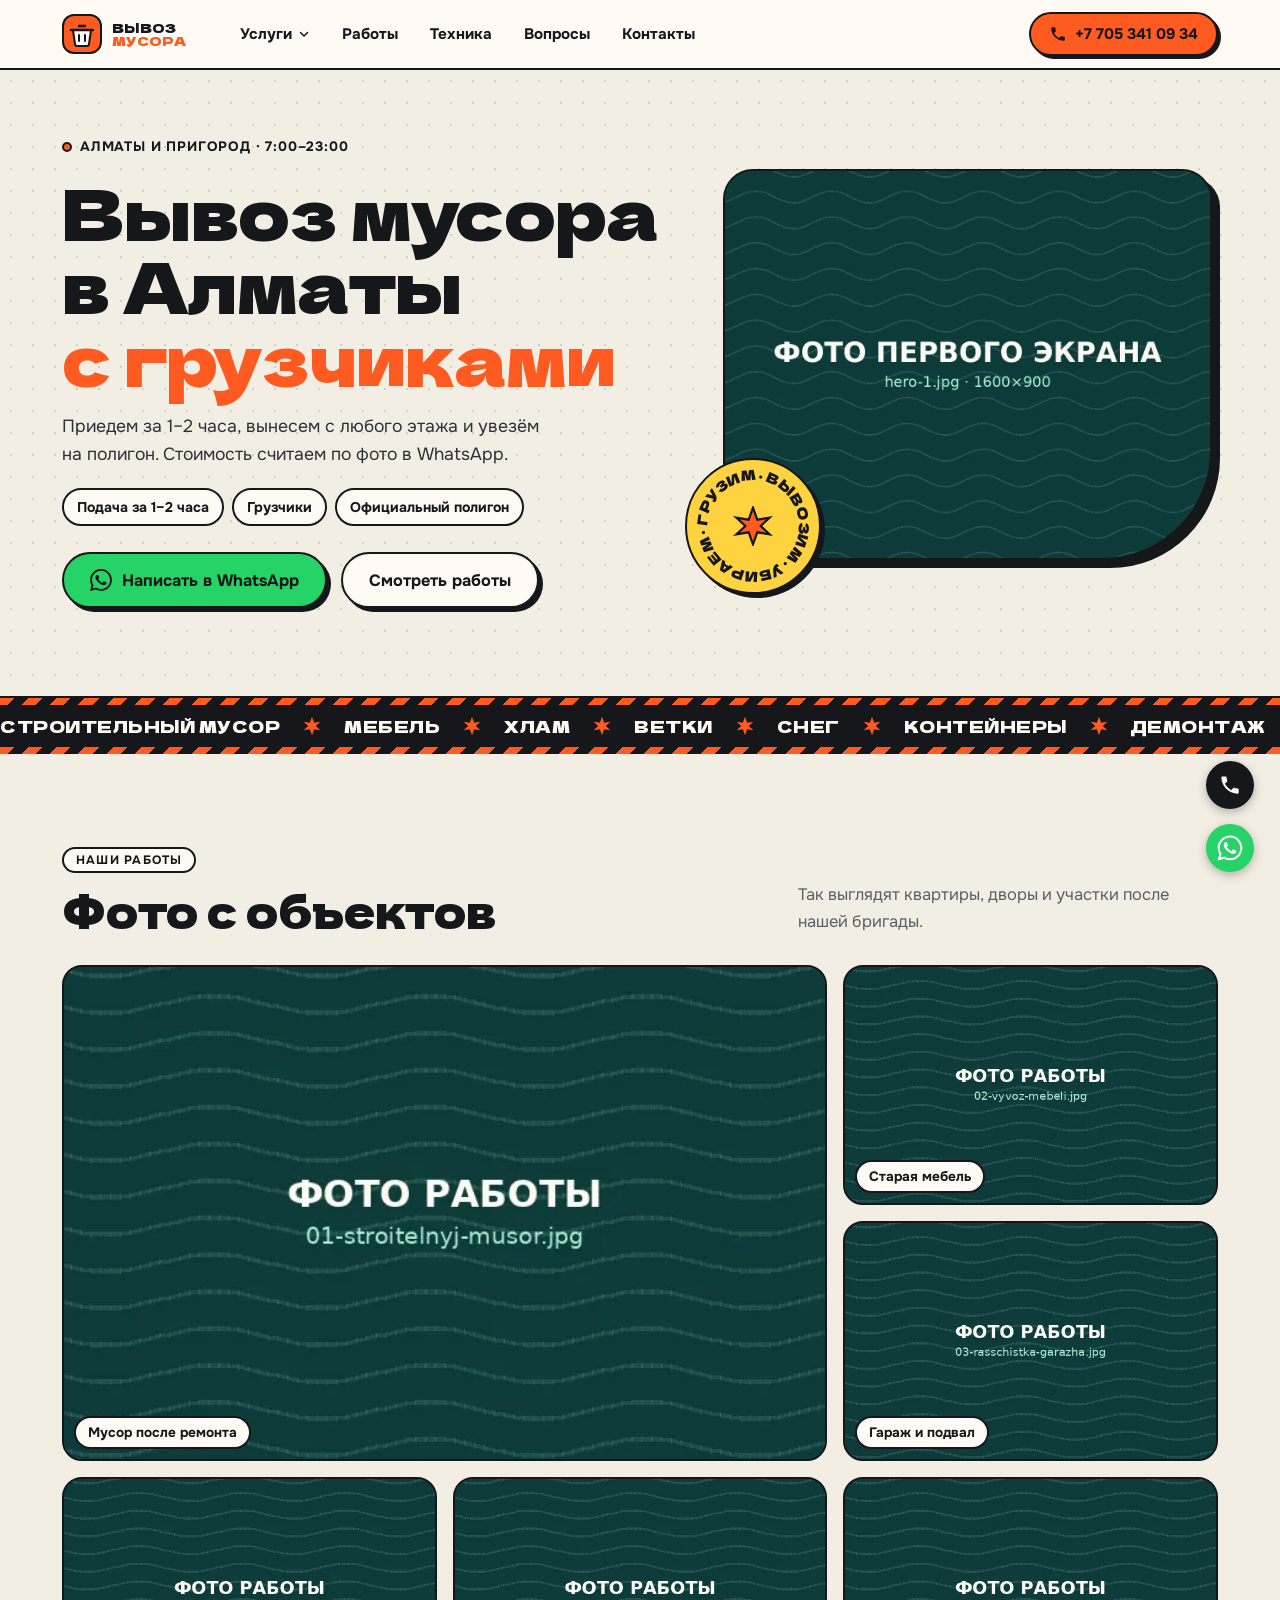
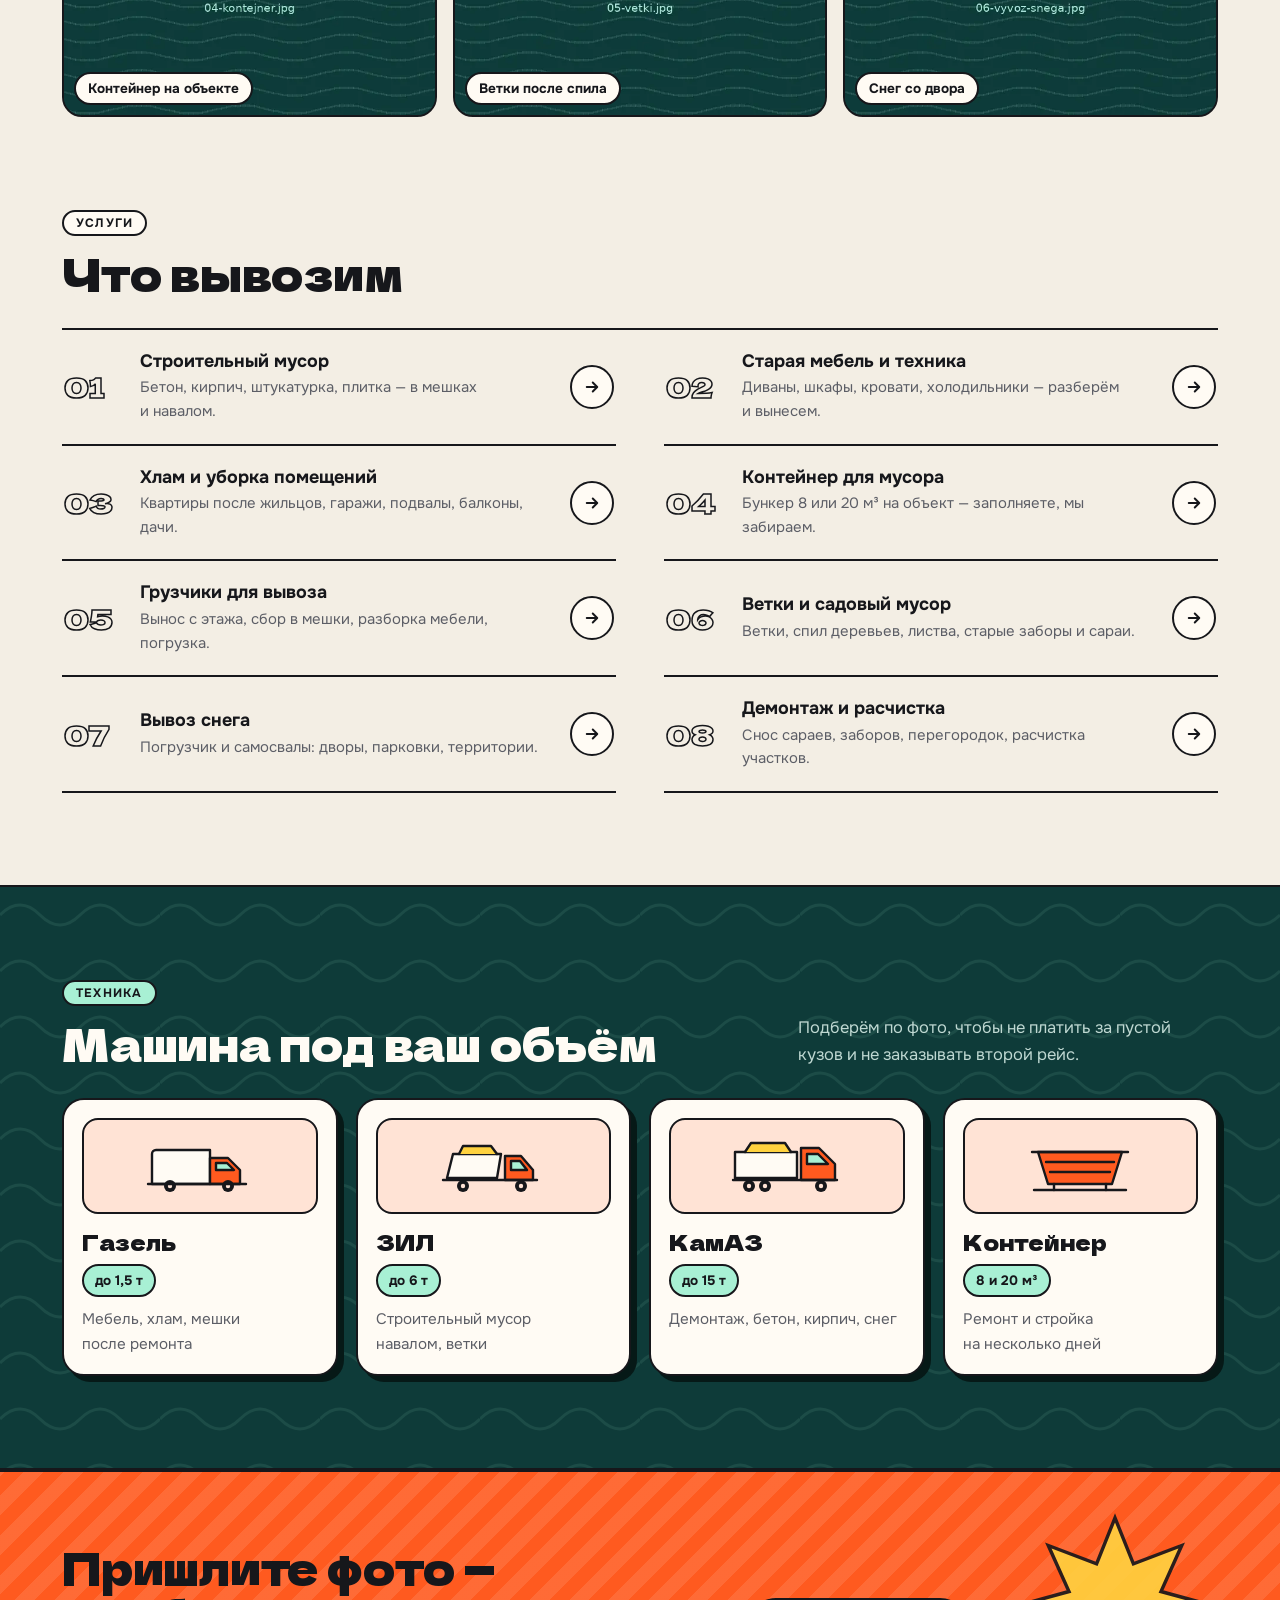
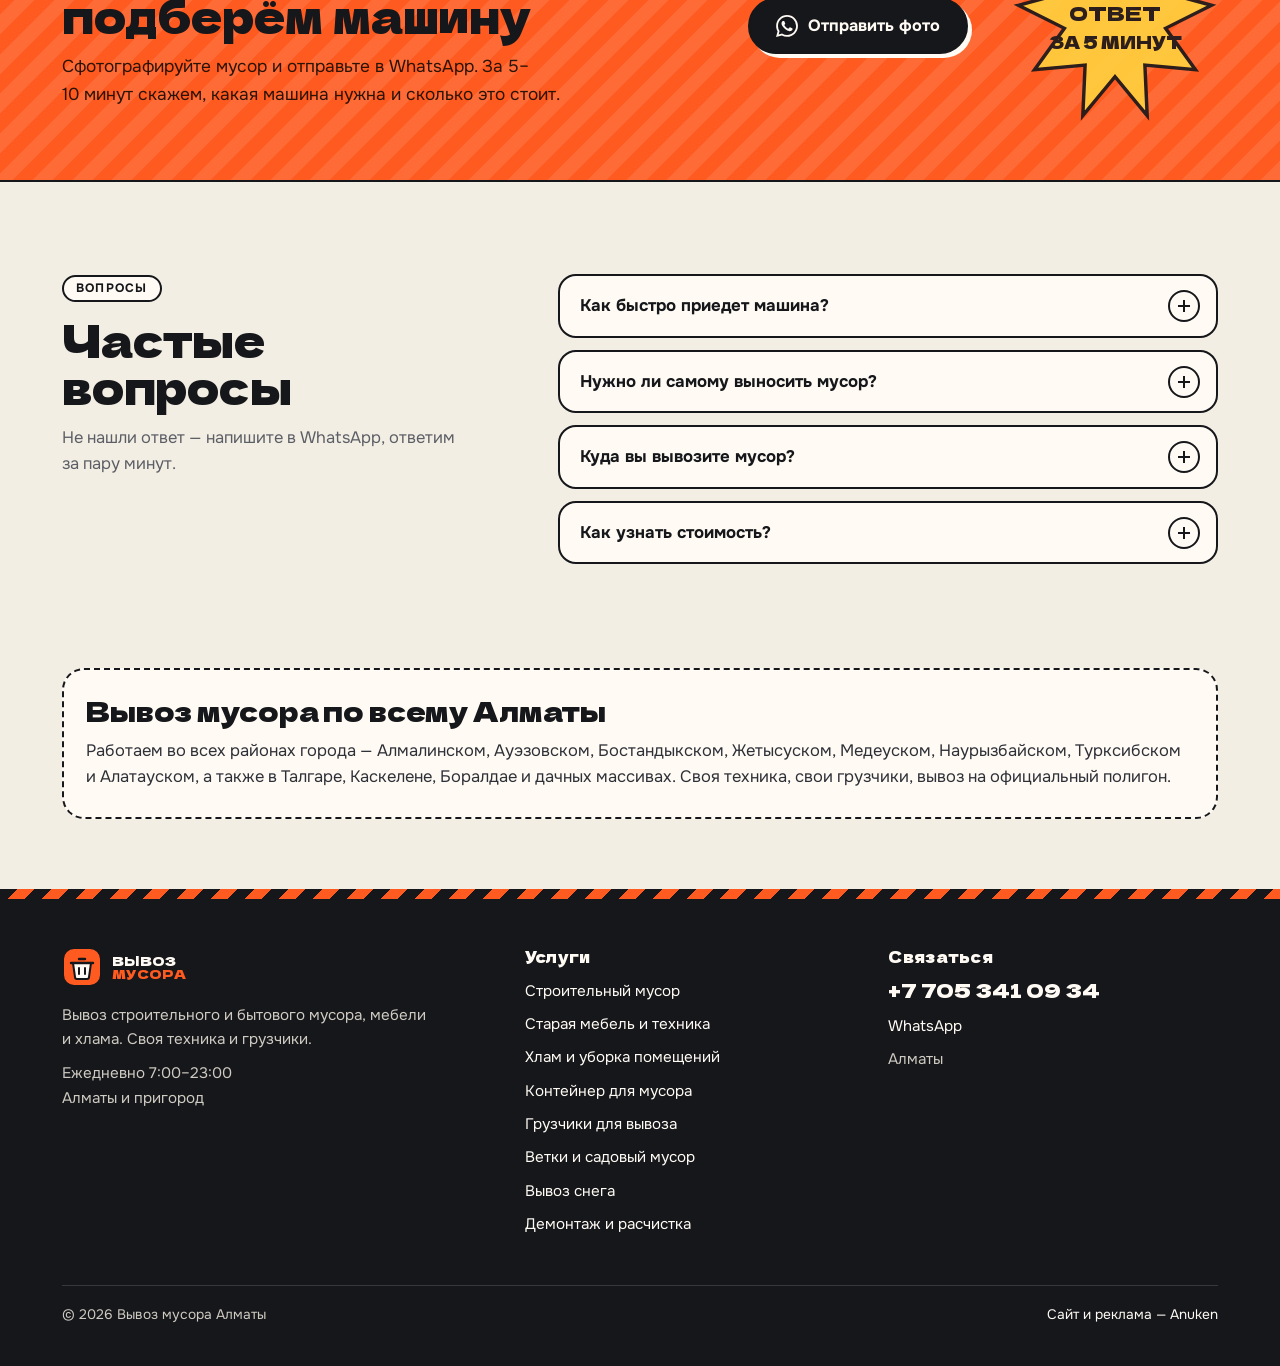
==== commit 6bcaad2a: "Add files via upload" ====
--- a/index.html
+++ b/index.html
@@ -5,88 +5,98 @@
 <script>window.dataLayer=window.dataLayer||[];function gtag(){dataLayer.push(arguments);}gtag('js',new Date());gtag('config','AW-XXXXXXXXXX');</script>
 <meta charset="utf-8">
 <meta name="viewport" content="width=device-width, initial-scale=1, viewport-fit=cover">
-<title>Вывоз мусора в Алматы с грузчиками — от 15 000 ₸</title>
-<meta name="description" content="Вывоз строительного и бытового мусора, мебели и хлама в Алматы. Газель, ЗИЛ, КамАЗ, контейнеры. Подача за 1–2 часа, грузчики, цена до выезда.">
+<title>Вывоз мусора в Алматы с грузчиками — подача за 1–2 часа</title>
+<meta name="description" content="Вывоз строительного и бытового мусора, мебели и хлама в Алматы. Газель, ЗИЛ, КамАЗ, контейнеры, грузчики. Машина за 1–2 часа, расчёт по фото в WhatsApp.">
 <link rel="canonical" href="https://vyvoz-musora-almaty.kz/">
-<meta name="theme-color" content="#0B3D22">
+<meta name="theme-color" content="#FFFBF4">
 <meta property="og:type" content="website">
 <meta property="og:site_name" content="Вывоз мусора Алматы">
 <meta property="og:locale" content="ru_RU">
-<meta property="og:title" content="Вывоз мусора в Алматы с грузчиками — от 15 000 ₸">
-<meta property="og:description" content="Вывоз строительного и бытового мусора, мебели и хлама в Алматы. Газель, ЗИЛ, КамАЗ, контейнеры. Подача за 1–2 часа, грузчики, цена до выезда.">
+<meta property="og:title" content="Вывоз мусора в Алматы с грузчиками — подача за 1–2 часа">
+<meta property="og:description" content="Вывоз строительного и бытового мусора, мебели и хлама в Алматы. Газель, ЗИЛ, КамАЗ, контейнеры, грузчики. Машина за 1–2 часа, расчёт по фото в WhatsApp.">
 <meta property="og:url" content="https://vyvoz-musora-almaty.kz/">
 <meta property="og:image" content="https://vyvoz-musora-almaty.kz/images/og-banner.jpg">
 <meta property="og:image:secure_url" content="https://vyvoz-musora-almaty.kz/images/og-banner.jpg">
 <meta property="og:image:type" content="image/jpeg">
 <meta property="og:image:width" content="1200">
 <meta property="og:image:height" content="630">
-<meta property="og:image:alt" content="Вывоз мусора в Алматы с грузчиками — от 15 000 ₸">
+<meta property="og:image:alt" content="Вывоз мусора в Алматы с грузчиками — подача за 1–2 часа">
+<meta name="twitter:card" content="summary_large_image">
 <meta name="twitter:image" content="https://vyvoz-musora-almaty.kz/images/og-banner.jpg">
-<meta name="twitter:card" content="summary_large_image">
 <link rel="icon" type="image/png" href="images/favicon.png">
 <link rel="apple-touch-icon" href="images/favicon.png">
+<link rel="preload" as="font" type="font/woff2" href="assets/fonts/dela-gothic-one-cyrillic-400-normal.woff2" crossorigin>
+<link rel="preload" as="font" type="font/woff2" href="assets/fonts/onest-cyrillic-400-normal.woff2" crossorigin>
 <link rel="preload" as="image" href="images/hero-1.webp" type="image/webp" fetchpriority="high">
-<link rel="preconnect" href="https://fonts.googleapis.com">
-<link rel="preconnect" href="https://fonts.gstatic.com" crossorigin>
-<link rel="stylesheet" href="https://fonts.googleapis.com/css2?family=Manrope:wght@400;500;600;700;800&family=Unbounded:wght@500;600;700&display=swap" media="print" onload="this.media='all'">
-<noscript><link rel="stylesheet" href="https://fonts.googleapis.com/css2?family=Manrope:wght@400;500;600;700;800&family=Unbounded:wght@500;600;700&display=swap"></noscript>
 <link rel="stylesheet" href="assets/style.css">
 <script>function imgFb(i){var p=i.parentNode,s=p&&p.tagName==='PICTURE'?p.querySelector('source'):null;if(s){p.removeChild(s);i.src=i.getAttribute('src');}else{i.onerror=null;i.classList.add('miss');}}</script>
-<script type="application/ld+json">{"@context":"https://schema.org","@graph":[{"@type":"ProfessionalService","@id":"https://vyvoz-musora-almaty.kz/#org","name":"Вывоз мусора Алматы","description":"Вывоз строительного и бытового мусора, мебели и хлама в Алматы. Газель, ЗИЛ, КамАЗ, контейнеры. Подача за 1–2 часа, грузчики, цена до выезда.","url":"https://vyvoz-musora-almaty.kz/","telephone":"+77053410934","image":"https://vyvoz-musora-almaty.kz/images/og-banner.jpg","logo":"https://vyvoz-musora-almaty.kz/images/logo.png","priceRange":"4 000 – 150 000 ₸","address":{"@type":"PostalAddress","addressLocality":"Алматы","addressCountry":"KZ"},"areaServed":{"@type":"City","name":"Алматы"},"contactPoint":[{"@type":"ContactPoint","telephone":"+77053410934","contactType":"customer service","availableLanguage":["ru","kk"]}],"openingHoursSpecification":[{"@type":"OpeningHoursSpecification","dayOfWeek":["Monday","Tuesday","Wednesday","Thursday","Friday","Saturday","Sunday"],"opens":"07:00","closes":"23:00"}],"hasOfferCatalog":{"@type":"OfferCatalog","name":"Услуги","itemListElement":[{"@type":"Offer","itemOffered":{"@type":"Service","name":"Строительный мусор","url":"https://vyvoz-musora-almaty.kz/uslugi/stroitelnyj-musor.html"},"priceSpecification":{"@type":"PriceSpecification","minPrice":15000,"priceCurrency":"KZT"}},{"@type":"Offer","itemOffered":{"@type":"Service","name":"Старая мебель и техника","url":"https://vyvoz-musora-almaty.kz/uslugi/vyvoz-mebeli.html"},"priceSpecification":{"@type":"PriceSpecification","minPrice":10000,"priceCurrency":"KZT"}},{"@type":"Offer","itemOffered":{"@type":"Service","name":"Хлам и уборка помещений","url":"https://vyvoz-musora-almaty.kz/uslugi/vyvoz-hlama.html"},"priceSpecification":{"@type":"PriceSpecification","minPrice":15000,"priceCurrency":"KZT"}},{"@type":"Offer","itemOffered":{"@type":"Service","name":"Контейнер для мусора","url":"https://vyvoz-musora-almaty.kz/uslugi/kontejner.html"},"priceSpecification":{"@type":"PriceSpecification","minPrice":35000,"priceCurrency":"KZT"}},{"@type":"Offer","itemOffered":{"@type":"Service","name":"Грузчики для вывоза мусора","url":"https://vyvoz-musora-almaty.kz/uslugi/gruzchiki.html"},"priceSpecification":{"@type":"PriceSpecification","minPrice":4000,"priceCurrency":"KZT"}},{"@type":"Offer","itemOffered":{"@type":"Service","name":"Ветки и садовый мусор","url":"https://vyvoz-musora-almaty.kz/uslugi/sadovyj-musor.html"},"priceSpecification":{"@type":"PriceSpecification","minPrice":15000,"priceCurrency":"KZT"}},{"@type":"Offer","itemOffered":{"@type":"Service","name":"Вывоз снега","url":"https://vyvoz-musora-almaty.kz/uslugi/vyvoz-snega.html"},"priceSpecification":{"@type":"PriceSpecification","minPrice":30000,"priceCurrency":"KZT"}},{"@type":"Offer","itemOffered":{"@type":"Service","name":"Демонтаж и расчистка участков","url":"https://vyvoz-musora-almaty.kz/uslugi/demontazh.html"},"priceSpecification":{"@type":"PriceSpecification","minPrice":30000,"priceCurrency":"KZT"}}]}},{"@type":"WebSite","@id":"https://vyvoz-musora-almaty.kz/#site","url":"https://vyvoz-musora-almaty.kz/","name":"Вывоз мусора Алматы","inLanguage":"ru","publisher":{"@id":"https://vyvoz-musora-almaty.kz/#org"}},{"@type":"FAQPage","mainEntity":[{"@type":"Question","name":"Сколько стоит вывоз мусора в Алматы?","acceptedAnswer":{"@type":"Answer","text":"Зависит от объёма и машины: Газель — от 15 000 ₸, ЗИЛ — от 25 000 ₸, КамАЗ — от 40 000 ₸, контейнер — от 35 000 ₸. В цену входят подача, вывоз и оплата полигона. Грузчики — от 4 000 ₸ в час за человека."}},{"@type":"Question","name":"Как быстро приедет машина?","acceptedAnswer":{"@type":"Answer","text":"Обычно через 1–2 часа после звонка. Можно заказать на конкретное время, в том числе на утро следующего дня. Работаем ежедневно с 7:00 до 23:00."}},{"@type":"Question","name":"Нужно ли самому выносить мусор?","acceptedAnswer":{"@type":"Answer","text":"Нет. Грузчики вынесут мусор из квартиры, гаража или подвала, спустят с этажа и загрузят в машину. Мусор может быть в мешках или навалом."}},{"@type":"Question","name":"Куда вы вывозите мусор?","acceptedAnswer":{"@type":"Answer","text":"На официальный полигон. Мы не выбрасываем мусор в овраги и на пустыри — за это штрафуют и перевозчика, и заказчика. Организациям выдаём талоны полигона."}},{"@type":"Question","name":"Как оплатить и есть ли договор?","acceptedAnswer":{"@type":"Answer","text":"Оплата после погрузки: наличными или переводом Kaspi. Для ТОО и ИП — договор, счёт и акт выполненных работ, безналичный расчёт."}}]}]}</script>
+<script type="application/ld+json">{"@context":"https://schema.org","@graph":[{"@type":"ProfessionalService","@id":"https://vyvoz-musora-almaty.kz/#org","name":"Вывоз мусора Алматы","description":"Вывоз строительного и бытового мусора, мебели и хлама в Алматы. Газель, ЗИЛ, КамАЗ, контейнеры, грузчики. Машина за 1–2 часа, расчёт по фото в WhatsApp.","url":"https://vyvoz-musora-almaty.kz/","telephone":"+77053410934","image":"https://vyvoz-musora-almaty.kz/images/og-banner.jpg","logo":"https://vyvoz-musora-almaty.kz/images/logo.png","address":{"@type":"PostalAddress","addressLocality":"Алматы","addressCountry":"KZ"},"areaServed":{"@type":"City","name":"Алматы"},"openingHoursSpecification":[{"@type":"OpeningHoursSpecification","dayOfWeek":["Monday","Tuesday","Wednesday","Thursday","Friday","Saturday","Sunday"],"opens":"07:00","closes":"23:00"}],"hasOfferCatalog":{"@type":"OfferCatalog","name":"Услуги","itemListElement":[{"@type":"Offer","itemOffered":{"@type":"Service","name":"Строительный мусор","url":"https://vyvoz-musora-almaty.kz/uslugi/stroitelnyj-musor.html"}},{"@type":"Offer","itemOffered":{"@type":"Service","name":"Старая мебель и техника","url":"https://vyvoz-musora-almaty.kz/uslugi/vyvoz-mebeli.html"}},{"@type":"Offer","itemOffered":{"@type":"Service","name":"Хлам и уборка помещений","url":"https://vyvoz-musora-almaty.kz/uslugi/vyvoz-hlama.html"}},{"@type":"Offer","itemOffered":{"@type":"Service","name":"Контейнер для мусора","url":"https://vyvoz-musora-almaty.kz/uslugi/kontejner.html"}},{"@type":"Offer","itemOffered":{"@type":"Service","name":"Грузчики для вывоза","url":"https://vyvoz-musora-almaty.kz/uslugi/gruzchiki.html"}},{"@type":"Offer","itemOffered":{"@type":"Service","name":"Ветки и садовый мусор","url":"https://vyvoz-musora-almaty.kz/uslugi/sadovyj-musor.html"}},{"@type":"Offer","itemOffered":{"@type":"Service","name":"Вывоз снега","url":"https://vyvoz-musora-almaty.kz/uslugi/vyvoz-snega.html"}},{"@type":"Offer","itemOffered":{"@type":"Service","name":"Демонтаж и расчистка","url":"https://vyvoz-musora-almaty.kz/uslugi/demontazh.html"}}]}},{"@type":"WebSite","@id":"https://vyvoz-musora-almaty.kz/#site","url":"https://vyvoz-musora-almaty.kz/","name":"Вывоз мусора Алматы","inLanguage":"ru","publisher":{"@id":"https://vyvoz-musora-almaty.kz/#org"}},{"@type":"FAQPage","mainEntity":[{"@type":"Question","name":"Как быстро приедет машина?","acceptedAnswer":{"@type":"Answer","text":"Обычно через 1–2 часа после звонка. Можно заказать на точное время — утром, вечером или в выходные."}},{"@type":"Question","name":"Нужно ли самому выносить мусор?","acceptedAnswer":{"@type":"Answer","text":"Нет. Грузчики вынесут мусор из квартиры, гаража или подвала, спустят с этажа и загрузят в машину."}},{"@type":"Question","name":"Куда вы вывозите мусор?","acceptedAnswer":{"@type":"Answer","text":"Только на официальный полигон. Организациям выдаём талоны полигона, договор и акт."}},{"@type":"Question","name":"Как узнать стоимость?","acceptedAnswer":{"@type":"Answer","text":"Пришлите фото или видео в WhatsApp. Подберём машину и назовём сумму — на месте она не меняется, если объём совпал."}}]}]}</script>
 </head>
 <body>
-<header class="top"><div class="wrap top-in">
-<a class="logo" href="./" aria-label="Вывоз мусора Алматы"><img src="images/logo.png" width="36" height="36" alt="" onerror="this.classList.add('miss')"><span>ВЫВОЗ<b>МУСОРА</b></span></a>
+<header class="hd"><div class="wrap hd-in">
+<a class="logo" href="./" aria-label="Вывоз мусора Алматы, на главную"><svg viewBox="0 0 40 40" aria-hidden="true"><rect x="1" y="1" width="38" height="38" rx="11" fill="#FF5A1F" stroke="#16171B" stroke-width="2"/><path d="M11 16h18l-2 14a2 2 0 0 1-2 2H15a2 2 0 0 1-2-2z" fill="#FFFBF4" stroke="#16171B" stroke-width="2" stroke-linejoin="round"/><path d="M9 16h22M17 12h6" stroke="#16171B" stroke-width="2.4" stroke-linecap="round"/><path d="M17 21v6M23 21v6" stroke="#16171B" stroke-width="2" stroke-linecap="round"/></svg><span>ВЫВОЗ<b>МУСОРА</b></span></a>
 <nav class="nav" aria-label="Меню">
-<div class="dd"><button class="dd-btn" type="button" aria-expanded="false" aria-haspopup="true">Услуги<svg viewBox="0 0 24 24" aria-hidden="true"><path fill="none" stroke="currentColor" stroke-width="3" stroke-linecap="round" stroke-linejoin="round" d="M5 9l7 7 7-7"/></svg></button><div class="dd-list"><a href="uslugi/stroitelnyj-musor.html">Строительный мусор<span>от 15 000 ₸</span></a><a href="uslugi/vyvoz-mebeli.html">Старая мебель и техника<span>от 10 000 ₸</span></a><a href="uslugi/vyvoz-hlama.html">Хлам и уборка помещений<span>от 15 000 ₸</span></a><a href="uslugi/kontejner.html">Контейнер для мусора<span>от 35 000 ₸</span></a><a href="uslugi/gruzchiki.html">Грузчики для вывоза мусора<span>от 4 000 ₸/час</span></a><a href="uslugi/sadovyj-musor.html">Ветки и садовый мусор<span>от 15 000 ₸</span></a><a href="uslugi/vyvoz-snega.html">Вывоз снега<span>от 30 000 ₸</span></a><a href="uslugi/demontazh.html">Демонтаж и расчистка участков<span>от 30 000 ₸</span></a></div></div>
-<a href="#prices">Цены</a><a href="#works">Работы</a><a href="#faq">Вопросы</a><a href="#contacts">Контакты</a>
+<div class="dd"><button class="dd-btn" type="button" aria-expanded="false" aria-haspopup="true">Услуги<svg viewBox="0 0 24 24" aria-hidden="true"><path fill="none" stroke="currentColor" stroke-width="3" stroke-linecap="round" stroke-linejoin="round" d="M5 9l7 7 7-7"/></svg></button><div class="dd-list"><a href="uslugi/stroitelnyj-musor.html">Строительный мусор</a><a href="uslugi/vyvoz-mebeli.html">Старая мебель и техника</a><a href="uslugi/vyvoz-hlama.html">Хлам и уборка помещений</a><a href="uslugi/kontejner.html">Контейнер для мусора</a><a href="uslugi/gruzchiki.html">Грузчики для вывоза</a><a href="uslugi/sadovyj-musor.html">Ветки и садовый мусор</a><a href="uslugi/vyvoz-snega.html">Вывоз снега</a><a href="uslugi/demontazh.html">Демонтаж и расчистка</a></div></div>
+<a href="#works">Работы</a><a href="#fleet">Техника</a><a href="#faq">Вопросы</a><a href="#contacts">Контакты</a>
 </nav>
-<div class="top-act">
-<a class="btn-call" href="tel:+77053410934" data-conv="call"><svg viewBox="0 0 24 24" aria-hidden="true"><path fill="currentColor" d="M6.62 10.79a15.1 15.1 0 0 0 6.59 6.59l2.2-2.2a1 1 0 0 1 1.02-.24c1.12.37 2.33.57 3.57.57a1 1 0 0 1 1 1V20a1 1 0 0 1-1 1C10.61 21 3 13.39 3 4a1 1 0 0 1 1-1h3.5a1 1 0 0 1 1 1c0 1.25.2 2.45.57 3.57a1 1 0 0 1-.25 1.02l-2.2 2.2z"/></svg><span class="num">+7 705 341 09 34</span><span class="lbl">Позвонить</span></a>
-<button class="burger" type="button" data-menu-open aria-label="Меню" aria-controls="menu"><i></i></button>
+<div class="hd-act">
+<a class="hd-tel" href="tel:+77053410934" data-conv="call" aria-label="Позвонить +7 705 341 09 34"><svg viewBox="0 0 24 24" aria-hidden="true"><path fill="currentColor" d="M6.62 10.79a15.1 15.1 0 0 0 6.59 6.59l2.2-2.2a1 1 0 0 1 1.02-.24c1.12.37 2.33.57 3.57.57a1 1 0 0 1 1 1V20a1 1 0 0 1-1 1C10.61 21 3 13.39 3 4a1 1 0 0 1 1-1h3.5a1 1 0 0 1 1 1c0 1.25.2 2.45.57 3.57a1 1 0 0 1-.25 1.02l-2.2 2.2z"/></svg><span class="num">+7 705 341 09 34</span></a>
+<button class="burger" type="button" data-menu-open aria-label="Открыть меню" aria-controls="menu"><i></i></button>
 </div></div></header>
 <main>
-<section class="hero"><div class="hero-bg" aria-hidden="true"><picture><source type="image/webp" srcset="images/hero-1.webp"><img src="images/hero-1.jpg" width="1600" height="900" alt="" fetchpriority="high" decoding="async" onload="this.classList.add('ok')" onerror="imgFb(this)"></picture></div><div class="wrap"><div class="hero-in">
-<h1>Вывоз мусора <em>в Алматы</em> с грузчиками</h1>
-<p class="lead">Вывозим строительный и бытовой мусор, старую мебель, хлам, ветки и снег. Своя техника — от Газели до КамАЗа, грузчики выносят с любого этажа. Цену называем до выезда по фото в WhatsApp.</p>
-<ul class="hero-meta"><li><svg viewBox="0 0 24 24" aria-hidden="true"><path fill="none" stroke="currentColor" stroke-width="2.6" stroke-linecap="round" stroke-linejoin="round" d="M5 12.5l4.2 4.2L19 7"/></svg>Подача за 1–2 часа</li><li><svg viewBox="0 0 24 24" aria-hidden="true"><path fill="none" stroke="currentColor" stroke-width="2.6" stroke-linecap="round" stroke-linejoin="round" d="M5 12.5l4.2 4.2L19 7"/></svg>Грузчики и погрузка</li><li><svg viewBox="0 0 24 24" aria-hidden="true"><path fill="none" stroke="currentColor" stroke-width="2.6" stroke-linecap="round" stroke-linejoin="round" d="M5 12.5l4.2 4.2L19 7"/></svg>Цена до выезда</li></ul>
-<div class="cta-row"><a class="btn btn-wa" href="https://wa.me/77053410934?text=%D0%97%D0%B4%D1%80%D0%B0%D0%B2%D1%81%D1%82%D0%B2%D1%83%D0%B9%D1%82%D0%B5%21%20%D0%9D%D1%83%D0%B6%D0%B5%D0%BD%20%D0%B2%D1%8B%D0%B2%D0%BE%D0%B7%20%D0%BC%D1%83%D1%81%D0%BE%D1%80%D0%B0%20%D0%B2%20%D0%90%D0%BB%D0%BC%D0%B0%D1%82%D1%8B." data-conv="whatsapp" target="_blank" rel="noopener"><svg viewBox="0 0 24 24" aria-hidden="true"><path fill="currentColor" d="M17.47 14.38c-.3-.15-1.76-.87-2.03-.97-.27-.1-.47-.15-.67.15-.2.3-.77.97-.94 1.16-.17.2-.35.22-.64.07-.3-.15-1.26-.46-2.39-1.47-.88-.79-1.48-1.76-1.65-2.06-.17-.3-.02-.46.13-.6.13-.14.3-.35.45-.52.15-.18.2-.3.3-.5.1-.2.05-.37-.03-.52-.07-.15-.67-1.61-.92-2.2-.24-.58-.49-.5-.67-.51h-.57c-.2 0-.52.07-.79.37-.27.3-1.04 1.02-1.04 2.48 0 1.46 1.07 2.88 1.21 3.07.15.2 2.1 3.2 5.08 4.49.71.3 1.26.49 1.7.62.71.23 1.36.2 1.87.12.57-.09 1.76-.72 2-1.41.25-.7.25-1.29.18-1.41-.08-.13-.28-.2-.57-.35zM12.05 21.8h-.01a9.87 9.87 0 0 1-5.03-1.38l-.36-.21-3.74.98 1-3.65-.24-.37a9.86 9.86 0 0 1-1.51-5.26c0-5.45 4.44-9.88 9.89-9.88 2.64 0 5.12 1.03 6.99 2.9a9.83 9.83 0 0 1 2.89 6.99c0 5.45-4.44 9.88-9.88 9.88zm8.41-18.3A11.82 11.82 0 0 0 12.05 0C5.5 0 .16 5.34.16 11.89c0 2.1.55 4.14 1.59 5.95L.06 24l6.3-1.65a11.88 11.88 0 0 0 5.68 1.45h.01c6.55 0 11.89-5.34 11.89-11.89 0-3.18-1.24-6.16-3.48-8.41z"/></svg>Написать в WhatsApp</a><a class="btn btn-ghost" href="#prices">Смотреть цены</a></div>
-</div></div></section>
-<section class="sec"><div class="wrap"><div class="sec-head"><h2>Почему заказывают у нас</h2></div><div class="grid g5"><div class="card adv"><span class="no">01</span><h3>Подача за 1–2 часа</h3><p>Машина и грузчики приезжают в день обращения. Можно заказать на точное время, в том числе рано утром, вечером и в выходные.</p></div><div class="card adv"><span class="no">02</span><h3>Погрузка под ключ</h3><p>Грузчики сами выносят мусор из квартиры, подвала или со двора, спускают с этажа и загружают в кузов. Вам не нужно ничего делать.</p></div><div class="card adv"><span class="no">03</span><h3>Цена до выезда</h3><p>Пришлите фото или видео в WhatsApp — за 5–10 минут назовём сумму за машину и грузчиков. На месте она не меняется.</p></div><div class="card adv"><span class="no">04</span><h3>Официальный полигон</h3><p>Везём мусор на официальный полигон, а не в овраг за городом. Для организаций выдаём талоны полигона — штрафов за свалку не будет.</p></div><div class="card adv"><span class="no">05</span><h3>Уборка после себя</h3><p>После погрузки подметаем площадку, подъезд или двор. Работаем по договору с ТОО и ИП: счёт, акт, безналичный расчёт.</p></div></div></div></section>
-<section class="sec sec-w" id="services"><div class="wrap"><div class="sec-head"><span class="kick">Услуги</span><h2>Что вывозим</h2><p>У каждой услуги своя страница с ценами и ответами на частые вопросы.</p></div><div class="grid g3"><a class="card svc" href="uslugi/stroitelnyj-musor.html"><h3>Строительный мусор</h3><p>После ремонта и демонтажа: бетон, кирпич, штукатурка, плитка, гипсокартон.</p><div class="svc-f"><b>от 15 000 ₸</b><span>Подробнее<svg viewBox="0 0 24 24" aria-hidden="true"><path fill="none" stroke="currentColor" stroke-width="2.4" stroke-linecap="round" stroke-linejoin="round" d="M5 12h13M13 6l6 6-6 6"/></svg></span></div></a><a class="card svc" href="uslugi/vyvoz-mebeli.html"><h3>Старая мебель и техника</h3><p>Диваны, шкафы, кровати, холодильники, стиральные машины — вынос с этажа.</p><div class="svc-f"><b>от 10 000 ₸</b><span>Подробнее<svg viewBox="0 0 24 24" aria-hidden="true"><path fill="none" stroke="currentColor" stroke-width="2.4" stroke-linecap="round" stroke-linejoin="round" d="M5 12h13M13 6l6 6-6 6"/></svg></span></div></a><a class="card svc" href="uslugi/vyvoz-hlama.html"><h3>Хлам и уборка помещений</h3><p>Квартиры после жильцов, гаражи, подвалы, балконы, дачи — выносим всё.</p><div class="svc-f"><b>от 15 000 ₸</b><span>Подробнее<svg viewBox="0 0 24 24" aria-hidden="true"><path fill="none" stroke="currentColor" stroke-width="2.4" stroke-linecap="round" stroke-linejoin="round" d="M5 12h13M13 6l6 6-6 6"/></svg></span></div></a><a class="card svc" href="uslugi/kontejner.html"><h3>Контейнер для мусора</h3><p>Бункер 8 или 20 м³ на объект: ставим, вы заполняете, забираем.</p><div class="svc-f"><b>от 35 000 ₸</b><span>Подробнее<svg viewBox="0 0 24 24" aria-hidden="true"><path fill="none" stroke="currentColor" stroke-width="2.4" stroke-linecap="round" stroke-linejoin="round" d="M5 12h13M13 6l6 6-6 6"/></svg></span></div></a><a class="card svc" href="uslugi/gruzchiki.html"><h3>Грузчики для вывоза мусора</h3><p>Вынос с этажа, сбор в мешки, разборка мебели, погрузка в машину.</p><div class="svc-f"><b>от 4 000 ₸/час</b><span>Подробнее<svg viewBox="0 0 24 24" aria-hidden="true"><path fill="none" stroke="currentColor" stroke-width="2.4" stroke-linecap="round" stroke-linejoin="round" d="M5 12h13M13 6l6 6-6 6"/></svg></span></div></a><a class="card svc" href="uslugi/sadovyj-musor.html"><h3>Ветки и садовый мусор</h3><p>Ветки, спил деревьев, листва, трава, старые заборы и сараи с участка.</p><div class="svc-f"><b>от 15 000 ₸</b><span>Подробнее<svg viewBox="0 0 24 24" aria-hidden="true"><path fill="none" stroke="currentColor" stroke-width="2.4" stroke-linecap="round" stroke-linejoin="round" d="M5 12h13M13 6l6 6-6 6"/></svg></span></div></a><a class="card svc" href="uslugi/vyvoz-snega.html"><h3>Вывоз снега</h3><p>Уборка погрузчиком и вывоз самосвалом: дворы, парковки, территории.</p><div class="svc-f"><b>от 30 000 ₸</b><span>Подробнее<svg viewBox="0 0 24 24" aria-hidden="true"><path fill="none" stroke="currentColor" stroke-width="2.4" stroke-linecap="round" stroke-linejoin="round" d="M5 12h13M13 6l6 6-6 6"/></svg></span></div></a><a class="card svc" href="uslugi/demontazh.html"><h3>Демонтаж и расчистка участков</h3><p>Снос сараев, заборов, перегородок и расчистка участка с вывозом.</p><div class="svc-f"><b>от 30 000 ₸</b><span>Подробнее<svg viewBox="0 0 24 24" aria-hidden="true"><path fill="none" stroke="currentColor" stroke-width="2.4" stroke-linecap="round" stroke-linejoin="round" d="M5 12h13M13 6l6 6-6 6"/></svg></span></div></a></div></div></section>
-<section class="sec" id="symptoms"><div class="wrap"><div class="sec-head"><h2>Что нужно вывезти?</h2><p>Выберите, что у вас, — покажем цену и расскажем, какая машина подойдёт.</p></div><div class="sym"><a href="uslugi/stroitelnyj-musor.html"><div><b>После ремонта: бетон, кирпич, штукатурка</b><small>Строительный мусор в мешках и навалом</small></div><svg viewBox="0 0 24 24" aria-hidden="true"><path fill="none" stroke="currentColor" stroke-width="2.4" stroke-linecap="round" stroke-linejoin="round" d="M5 12h13M13 6l6 6-6 6"/></svg></a><a href="uslugi/vyvoz-mebeli.html"><div><b>Старый диван, шкаф, холодильник</b><small>Мебель и техника, разборка на месте</small></div><svg viewBox="0 0 24 24" aria-hidden="true"><path fill="none" stroke="currentColor" stroke-width="2.4" stroke-linecap="round" stroke-linejoin="round" d="M5 12h13M13 6l6 6-6 6"/></svg></a><a href="uslugi/vyvoz-hlama.html"><div><b>Хлам из квартиры, гаража, подвала</b><small>Уборка после жильцов, наследство, переезд</small></div><svg viewBox="0 0 24 24" aria-hidden="true"><path fill="none" stroke="currentColor" stroke-width="2.4" stroke-linecap="round" stroke-linejoin="round" d="M5 12h13M13 6l6 6-6 6"/></svg></a><a href="uslugi/kontejner.html"><div><b>Большой объём на несколько дней</b><small>Контейнер 8 или 20 м³ на объект</small></div><svg viewBox="0 0 24 24" aria-hidden="true"><path fill="none" stroke="currentColor" stroke-width="2.4" stroke-linecap="round" stroke-linejoin="round" d="M5 12h13M13 6l6 6-6 6"/></svg></a><a href="uslugi/sadovyj-musor.html"><div><b>Ветки, листва, спил деревьев</b><small>Садовый мусор с участка и двора</small></div><svg viewBox="0 0 24 24" aria-hidden="true"><path fill="none" stroke="currentColor" stroke-width="2.4" stroke-linecap="round" stroke-linejoin="round" d="M5 12h13M13 6l6 6-6 6"/></svg></a><a href="uslugi/vyvoz-snega.html"><div><b>Снег во дворе или на парковке</b><small>Уборка погрузчиком и вывоз самосвалом</small></div><svg viewBox="0 0 24 24" aria-hidden="true"><path fill="none" stroke="currentColor" stroke-width="2.4" stroke-linecap="round" stroke-linejoin="round" d="M5 12h13M13 6l6 6-6 6"/></svg></a></div></div></section>
-<section class="sec sec-w" id="prices"><div class="wrap"><div class="sec-head"><span class="kick">Цены</span><h2>Цены на вывоз мусора</h2></div><h3 class="pl-h">Техника и цены</h3><p class="pnote pl-sub">Цена за машину с погрузкой в кузов. Вывоз на полигон и утилизация уже включены.</p><div class="grid g4 fleets"><div class="card fleet"><h3>Газель</h3><p class="fl-spec">до 1,5 т · кузов около 10 м³</p><p>Мебель, хлам, мешки с мусором, небольшой ремонт</p><b class="fl-p">от 15 000 ₸</b></div><div class="card fleet"><h3>ЗИЛ-самосвал</h3><p class="fl-spec">до 6 т · кузов около 8 м³</p><p>Строительный мусор навалом, грунт, ветки</p><b class="fl-p">от 25 000 ₸</b></div><div class="card fleet"><h3>КамАЗ-самосвал</h3><p class="fl-spec">до 15 т · кузов 10–12 м³</p><p>Демонтаж, бетон, кирпич, большие объёмы</p><b class="fl-p">от 40 000 ₸</b></div><div class="card fleet"><h3>Контейнер</h3><p class="fl-spec">8 или 20 м³ · до 3 дней</p><p>Ремонт квартиры или дома, стройка, склад</p><b class="fl-p">от 35 000 ₸</b></div></div><h3 class="pl-h">Все цены</h3><p class="pnote pl-sub">Грузчики, контейнеры, погрузчик и другие работы.</p><div class="prices-wrap"><ul class="plist"><li><span class="pn">Газель с погрузкой водителем</span><span class="pp">от 15 000 ₸</span></li><li><span class="pn">ЗИЛ-самосвал, 6 т</span><span class="pp">от 25 000 ₸</span></li><li><span class="pn">КамАЗ-самосвал, 15 т</span><span class="pp">от 40 000 ₸</span></li><li><span class="pn">Контейнер 8 м³</span><span class="pp">от 35 000 ₸</span></li><li><span class="pn">Контейнер 20 м³</span><span class="pp">от 65 000 ₸</span></li><li><span class="pn">Грузчик, за час</span><span class="pp">от 4 000 ₸/час</span></li><li><span class="pn">Мини-погрузчик Bobcat, за час</span><span class="pp">от 15 000 ₸/час</span></li><li><span class="pn">Вывоз 1–3 предметов мебели</span><span class="pp">от 10 000 ₸</span></li><li><span class="pn">Вывоз снега, КамАЗ за рейс</span><span class="pp">от 30 000 ₸</span></li><li><span class="pn">Расчёт по фото в WhatsApp</span><span class="pp">бесплатно</span></li></ul><p class="pnote">Цена за машину включает подачу по Алматы, погрузку в кузов водителем, вывоз и оплату полигона. Грузчики оплачиваются отдельно. Выезд за город — от 300 ₸ за километр от границы Алматы. Точную сумму называем до выезда.</p></div></div></section>
-<section class="sec" id="steps"><div class="wrap"><div class="sec-head"><h2>Как проходит вывоз</h2></div><ol class="steps"><li><span class="no">01</span><h3>Фото в WhatsApp</h3><p>Пришлите фото или видео мусора и адрес. Можно просто позвонить и описать объём.</p></li><li><span class="no">02</span><h3>Расчёт цены</h3><p>За 5–10 минут подбираем машину и называем сумму за всю работу.</p></li><li><span class="no">03</span><h3>Подача машины</h3><p>Через 1–2 часа или к назначенному времени. Водитель звонит заранее.</p></li><li><span class="no">04</span><h3>Погрузка и уборка</h3><p>Грузчики выносят и грузят мусор, подметают площадку.</p></li><li><span class="no">05</span><h3>Оплата</h3><p>После погрузки: наличными, Kaspi или по счёту для организаций.</p></li></ol></div></section>
-<section class="sec sec-w" id="works"><div class="wrap"><div class="sec-head"><span class="kick">Работы</span><h2>Наши работы</h2><p>Фото с объектов до и после вывоза.</p></div><div class="grid g3 works"><figure><div class="ph"><picture><source type="image/webp" srcset="images/portfolio/01-stroitelnyj-musor.webp"><img src="images/portfolio/01-stroitelnyj-musor.jpg" width="640" height="400" alt="Вывоз строительного мусора после ремонта" loading="lazy" decoding="async" onload="this.classList.add('ok')" onerror="imgFb(this)"></picture></div><figcaption>Вывоз строительного мусора после ремонта</figcaption></figure><figure><div class="ph"><picture><source type="image/webp" srcset="images/portfolio/02-vyvoz-mebeli.webp"><img src="images/portfolio/02-vyvoz-mebeli.jpg" width="640" height="400" alt="Вывоз старой мебели из квартиры" loading="lazy" decoding="async" onload="this.classList.add('ok')" onerror="imgFb(this)"></picture></div><figcaption>Вывоз старой мебели из квартиры</figcaption></figure><figure><div class="ph"><picture><source type="image/webp" srcset="images/portfolio/03-rasschistka-garazha.webp"><img src="images/portfolio/03-rasschistka-garazha.jpg" width="640" height="400" alt="Расчистка гаража и подвала" loading="lazy" decoding="async" onload="this.classList.add('ok')" onerror="imgFb(this)"></picture></div><figcaption>Расчистка гаража и подвала</figcaption></figure><figure><div class="ph"><picture><source type="image/webp" srcset="images/portfolio/04-kontejner.webp"><img src="images/portfolio/04-kontejner.jpg" width="640" height="400" alt="Контейнер на объекте" loading="lazy" decoding="async" onload="this.classList.add('ok')" onerror="imgFb(this)"></picture></div><figcaption>Контейнер на объекте</figcaption></figure><figure><div class="ph"><picture><source type="image/webp" srcset="images/portfolio/05-vetki.webp"><img src="images/portfolio/05-vetki.jpg" width="640" height="400" alt="Вывоз веток после спила" loading="lazy" decoding="async" onload="this.classList.add('ok')" onerror="imgFb(this)"></picture></div><figcaption>Вывоз веток после спила</figcaption></figure><figure><div class="ph"><picture><source type="image/webp" srcset="images/portfolio/06-vyvoz-snega.webp"><img src="images/portfolio/06-vyvoz-snega.jpg" width="640" height="400" alt="Вывоз снега со двора" loading="lazy" decoding="async" onload="this.classList.add('ok')" onerror="imgFb(this)"></picture></div><figcaption>Вывоз снега со двора</figcaption></figure></div></div></section>
-<section class="sec" id="reviews"><div class="wrap"><div class="sec-head"><h2>Отзывы клиентов</h2><p>Скриншоты сообщений клиентов в WhatsApp.</p></div><div class="revs"><div class="ph"><picture><source type="image/webp" srcset="images/reviews/01-otzyv.webp"><img src="images/reviews/01-otzyv.jpg" width="600" height="800" alt="Отзывы клиентов 1" loading="lazy" decoding="async" onload="this.classList.add('ok')" onerror="imgFb(this)"></picture></div><div class="ph"><picture><source type="image/webp" srcset="images/reviews/02-otzyv.webp"><img src="images/reviews/02-otzyv.jpg" width="600" height="800" alt="Отзывы клиентов 2" loading="lazy" decoding="async" onload="this.classList.add('ok')" onerror="imgFb(this)"></picture></div><div class="ph"><picture><source type="image/webp" srcset="images/reviews/03-otzyv.webp"><img src="images/reviews/03-otzyv.jpg" width="600" height="800" alt="Отзывы клиентов 3" loading="lazy" decoding="async" onload="this.classList.add('ok')" onerror="imgFb(this)"></picture></div><div class="ph"><picture><source type="image/webp" srcset="images/reviews/04-otzyv.webp"><img src="images/reviews/04-otzyv.jpg" width="600" height="800" alt="Отзывы клиентов 4" loading="lazy" decoding="async" onload="this.classList.add('ok')" onerror="imgFb(this)"></picture></div></div></div></section>
-<section class="sec" id="faq"><div class="wrap"><div class="sec-head"><span class="kick">Вопросы</span><h2>Частые вопросы</h2></div><div class="faq"><details><summary>Сколько стоит вывоз мусора в Алматы?</summary><div class="ans"><p>Зависит от объёма и машины: Газель — от 15 000 ₸, ЗИЛ — от 25 000 ₸, КамАЗ — от 40 000 ₸, контейнер — от 35 000 ₸. В цену входят подача, вывоз и оплата полигона. Грузчики — от 4 000 ₸ в час за человека.</p></div></details><details><summary>Как быстро приедет машина?</summary><div class="ans"><p>Обычно через 1–2 часа после звонка. Можно заказать на конкретное время, в том числе на утро следующего дня. Работаем ежедневно с 7:00 до 23:00.</p></div></details><details><summary>Нужно ли самому выносить мусор?</summary><div class="ans"><p>Нет. Грузчики вынесут мусор из квартиры, гаража или подвала, спустят с этажа и загрузят в машину. Мусор может быть в мешках или навалом.</p></div></details><details><summary>Куда вы вывозите мусор?</summary><div class="ans"><p>На официальный полигон. Мы не выбрасываем мусор в овраги и на пустыри — за это штрафуют и перевозчика, и заказчика. Организациям выдаём талоны полигона.</p></div></details><details><summary>Как оплатить и есть ли договор?</summary><div class="ans"><p>Оплата после погрузки: наличными или переводом Kaspi. Для ТОО и ИП — договор, счёт и акт выполненных работ, безналичный расчёт.</p></div></details></div></div></section>
-<section class="sec sec-w" id="about"><div class="wrap prose"><h2>Вывоз мусора в Алматы — быстро и без штрафов</h2><p>Мы вывозим мусор по всем районам Алматы: Алмалинскому, Ауэзовскому, Бостандыкскому, Жетысускому, Медеускому, Наурызбайскому, Турксибскому и Алатаускому. Выезжаем и в пригород — Талгар, Каскелен, Боралдай, Иргели, Отеген батыр, Туздыбастау и дачные массивы.</p><p>У нас своя техника под любой объём: Газель для мебели и мешков, ЗИЛ и КамАЗ для строительного мусора навалом, мини-погрузчик для больших куч и снега, контейнеры 8 и 20 м³ для ремонта и стройки. Машину подбираем по фото, чтобы вы не переплачивали за пустой кузов и не заказывали второй рейс.</p><p>Грузчики работают аккуратно: застилают пол в подъезде, разбирают крупную мебель на месте, выносят мусор в мешках и навалом, спускают с любого этажа — с лифтом и без. После погрузки убираем за собой.</p><p>Весь мусор уходит на официальный полигон. Выбросить мусор в неположенном месте в Казахстане — это штраф и для того, кто вывез, и для заказчика. Поэтому организациям выдаём талоны полигона и закрывающие документы: договор, счёт, акт выполненных работ.</p></div></section>
+<section class="hero dots"><div class="wrap hero-in">
+<div class="hero-txt"><p class="eyebrow">Алматы и пригород · 7:00–23:00</p>
+<h1>Вывоз мусора в Алматы <em>с грузчиками</em></h1>
+<p class="lead">Приедем за 1–2 часа, вынесем с любого этажа и увезём на полигон. Стоимость считаем по фото в WhatsApp.</p>
+<ul class="chips"><li>Подача за 1–2 часа</li><li>Грузчики</li><li>Официальный полигон</li></ul>
+<div class="cta"><a class="btn btn-wa" href="https://wa.me/77053410934?text=%D0%97%D0%B4%D1%80%D0%B0%D0%B2%D1%81%D1%82%D0%B2%D1%83%D0%B9%D1%82%D0%B5%21%20%D0%9D%D1%83%D0%B6%D0%B5%D0%BD%20%D0%B2%D1%8B%D0%B2%D0%BE%D0%B7%20%D0%BC%D1%83%D1%81%D0%BE%D1%80%D0%B0%20%D0%B2%20%D0%90%D0%BB%D0%BC%D0%B0%D1%82%D1%8B.%20%D0%9E%D1%82%D0%BF%D1%80%D0%B0%D0%B2%D0%BB%D1%8F%D1%8E%20%D1%84%D0%BE%D1%82%D0%BE." data-conv="whatsapp" target="_blank" rel="noopener"><svg viewBox="0 0 24 24" aria-hidden="true"><path fill="currentColor" d="M17.47 14.38c-.3-.15-1.76-.87-2.03-.97-.27-.1-.47-.15-.67.15-.2.3-.77.97-.94 1.16-.17.2-.35.22-.64.07-.3-.15-1.26-.46-2.39-1.47-.88-.79-1.48-1.76-1.65-2.06-.17-.3-.02-.46.13-.6.13-.14.3-.35.45-.52.15-.18.2-.3.3-.5.1-.2.05-.37-.03-.52-.07-.15-.67-1.61-.92-2.2-.24-.58-.49-.5-.67-.51h-.57c-.2 0-.52.07-.79.37-.27.3-1.04 1.02-1.04 2.48 0 1.46 1.07 2.88 1.21 3.07.15.2 2.1 3.2 5.08 4.49.71.3 1.26.49 1.7.62.71.23 1.36.2 1.87.12.57-.09 1.76-.72 2-1.41.25-.7.25-1.29.18-1.41-.08-.13-.28-.2-.57-.35zM12.05 21.8h-.01a9.87 9.87 0 0 1-5.03-1.38l-.36-.21-3.74.98 1-3.65-.24-.37a9.86 9.86 0 0 1-1.51-5.26c0-5.45 4.44-9.88 9.89-9.88 2.64 0 5.12 1.03 6.99 2.9a9.83 9.83 0 0 1 2.89 6.99c0 5.45-4.44 9.88-9.88 9.88zm8.41-18.3A11.82 11.82 0 0 0 12.05 0C5.5 0 .16 5.34.16 11.89c0 2.1.55 4.14 1.59 5.95L.06 24l6.3-1.65a11.88 11.88 0 0 0 5.68 1.45h.01c6.55 0 11.89-5.34 11.89-11.89 0-3.18-1.24-6.16-3.48-8.41z"/></svg>Написать в WhatsApp</a><a class="btn btn-line" href="#works">Смотреть работы</a></div>
+</div>
+<div class="hero-pic"><div class="frame"><picture><source type="image/webp" srcset="images/hero-1.webp"><img src="images/hero-1.jpg" width="1600" height="900" alt="" fetchpriority="high" decoding="async" onload="this.classList.add('ok')" onerror="imgFb(this)"></picture></div><div class="sticker" aria-hidden="true"><svg class="ring" viewBox="0 0 100 100"><defs><path id="rp" d="M50 50m-38 0a38 38 0 1 1 76 0a38 38 0 1 1 -76 0"/></defs><text><textPath href="#rp" textLength="236" lengthAdjust="spacing">ГРУЗИМ · ВЫВОЗИМ · УБИРАЕМ · </textPath></text></svg><svg class="core" viewBox="0 0 24 24"><path fill="#FF5A1F" stroke="#16171B" stroke-width="1.3" d="M12 1l2.6 7.2L22 7l-5.4 5 5.4 5-7.4-1.2L12 23l-2.6-7.2L2 17l5.4-5L2 7l7.4 1.2z"/></svg></div></div>
+</div></section>
+<div class="tick" aria-hidden="true"><div class="tick-row"><span>Строительный мусор<svg viewBox="0 0 24 24" aria-hidden="true"><path fill="currentColor" d="M12 1l2.6 7.2L22 7l-5.4 5 5.4 5-7.4-1.2L12 23l-2.6-7.2L2 17l5.4-5L2 7l7.4 1.2z"/></svg></span><span>Мебель<svg viewBox="0 0 24 24" aria-hidden="true"><path fill="currentColor" d="M12 1l2.6 7.2L22 7l-5.4 5 5.4 5-7.4-1.2L12 23l-2.6-7.2L2 17l5.4-5L2 7l7.4 1.2z"/></svg></span><span>Хлам<svg viewBox="0 0 24 24" aria-hidden="true"><path fill="currentColor" d="M12 1l2.6 7.2L22 7l-5.4 5 5.4 5-7.4-1.2L12 23l-2.6-7.2L2 17l5.4-5L2 7l7.4 1.2z"/></svg></span><span>Ветки<svg viewBox="0 0 24 24" aria-hidden="true"><path fill="currentColor" d="M12 1l2.6 7.2L22 7l-5.4 5 5.4 5-7.4-1.2L12 23l-2.6-7.2L2 17l5.4-5L2 7l7.4 1.2z"/></svg></span><span>Снег<svg viewBox="0 0 24 24" aria-hidden="true"><path fill="currentColor" d="M12 1l2.6 7.2L22 7l-5.4 5 5.4 5-7.4-1.2L12 23l-2.6-7.2L2 17l5.4-5L2 7l7.4 1.2z"/></svg></span><span>Контейнеры<svg viewBox="0 0 24 24" aria-hidden="true"><path fill="currentColor" d="M12 1l2.6 7.2L22 7l-5.4 5 5.4 5-7.4-1.2L12 23l-2.6-7.2L2 17l5.4-5L2 7l7.4 1.2z"/></svg></span><span>Демонтаж<svg viewBox="0 0 24 24" aria-hidden="true"><path fill="currentColor" d="M12 1l2.6 7.2L22 7l-5.4 5 5.4 5-7.4-1.2L12 23l-2.6-7.2L2 17l5.4-5L2 7l7.4 1.2z"/></svg></span><span>Грузчики<svg viewBox="0 0 24 24" aria-hidden="true"><path fill="currentColor" d="M12 1l2.6 7.2L22 7l-5.4 5 5.4 5-7.4-1.2L12 23l-2.6-7.2L2 17l5.4-5L2 7l7.4 1.2z"/></svg></span><span>Строительный мусор<svg viewBox="0 0 24 24" aria-hidden="true"><path fill="currentColor" d="M12 1l2.6 7.2L22 7l-5.4 5 5.4 5-7.4-1.2L12 23l-2.6-7.2L2 17l5.4-5L2 7l7.4 1.2z"/></svg></span><span>Мебель<svg viewBox="0 0 24 24" aria-hidden="true"><path fill="currentColor" d="M12 1l2.6 7.2L22 7l-5.4 5 5.4 5-7.4-1.2L12 23l-2.6-7.2L2 17l5.4-5L2 7l7.4 1.2z"/></svg></span><span>Хлам<svg viewBox="0 0 24 24" aria-hidden="true"><path fill="currentColor" d="M12 1l2.6 7.2L22 7l-5.4 5 5.4 5-7.4-1.2L12 23l-2.6-7.2L2 17l5.4-5L2 7l7.4 1.2z"/></svg></span><span>Ветки<svg viewBox="0 0 24 24" aria-hidden="true"><path fill="currentColor" d="M12 1l2.6 7.2L22 7l-5.4 5 5.4 5-7.4-1.2L12 23l-2.6-7.2L2 17l5.4-5L2 7l7.4 1.2z"/></svg></span><span>Снег<svg viewBox="0 0 24 24" aria-hidden="true"><path fill="currentColor" d="M12 1l2.6 7.2L22 7l-5.4 5 5.4 5-7.4-1.2L12 23l-2.6-7.2L2 17l5.4-5L2 7l7.4 1.2z"/></svg></span><span>Контейнеры<svg viewBox="0 0 24 24" aria-hidden="true"><path fill="currentColor" d="M12 1l2.6 7.2L22 7l-5.4 5 5.4 5-7.4-1.2L12 23l-2.6-7.2L2 17l5.4-5L2 7l7.4 1.2z"/></svg></span><span>Демонтаж<svg viewBox="0 0 24 24" aria-hidden="true"><path fill="currentColor" d="M12 1l2.6 7.2L22 7l-5.4 5 5.4 5-7.4-1.2L12 23l-2.6-7.2L2 17l5.4-5L2 7l7.4 1.2z"/></svg></span><span>Грузчики<svg viewBox="0 0 24 24" aria-hidden="true"><path fill="currentColor" d="M12 1l2.6 7.2L22 7l-5.4 5 5.4 5-7.4-1.2L12 23l-2.6-7.2L2 17l5.4-5L2 7l7.4 1.2z"/></svg></span></div></div>
+
+<section class="sec" id="works"><div class="wrap">
+<div class="sh"><div><span class="kick">Наши работы</span><h2>Фото с объектов</h2></div><p>Так выглядят квартиры, дворы и участки после нашей бригады.</p></div>
+<div class="bento"><figure class="ph"><picture><source type="image/webp" srcset="images/portfolio/01-stroitelnyj-musor.webp"><img src="images/portfolio/01-stroitelnyj-musor.jpg" width="640" height="400" alt="Мусор после ремонта" loading="lazy" decoding="async" onload="this.classList.add('ok')" onerror="imgFb(this)"></picture><figcaption>Мусор после ремонта</figcaption></figure><figure class="ph"><picture><source type="image/webp" srcset="images/portfolio/02-vyvoz-mebeli.webp"><img src="images/portfolio/02-vyvoz-mebeli.jpg" width="640" height="400" alt="Старая мебель" loading="lazy" decoding="async" onload="this.classList.add('ok')" onerror="imgFb(this)"></picture><figcaption>Старая мебель</figcaption></figure><figure class="ph"><picture><source type="image/webp" srcset="images/portfolio/03-rasschistka-garazha.webp"><img src="images/portfolio/03-rasschistka-garazha.jpg" width="640" height="400" alt="Гараж и подвал" loading="lazy" decoding="async" onload="this.classList.add('ok')" onerror="imgFb(this)"></picture><figcaption>Гараж и подвал</figcaption></figure><figure class="ph"><picture><source type="image/webp" srcset="images/portfolio/04-kontejner.webp"><img src="images/portfolio/04-kontejner.jpg" width="640" height="400" alt="Контейнер на объекте" loading="lazy" decoding="async" onload="this.classList.add('ok')" onerror="imgFb(this)"></picture><figcaption>Контейнер на объекте</figcaption></figure><figure class="ph"><picture><source type="image/webp" srcset="images/portfolio/05-vetki.webp"><img src="images/portfolio/05-vetki.jpg" width="640" height="400" alt="Ветки после спила" loading="lazy" decoding="async" onload="this.classList.add('ok')" onerror="imgFb(this)"></picture><figcaption>Ветки после спила</figcaption></figure><figure class="ph"><picture><source type="image/webp" srcset="images/portfolio/06-vyvoz-snega.webp"><img src="images/portfolio/06-vyvoz-snega.jpg" width="640" height="400" alt="Снег со двора" loading="lazy" decoding="async" onload="this.classList.add('ok')" onerror="imgFb(this)"></picture><figcaption>Снег со двора</figcaption></figure></div></div></section>
+<section class="sec" id="services" style="padding-top:0"><div class="wrap">
+<div class="sh"><div><span class="kick">Услуги</span><h2>Что вывозим</h2></div></div>
+<div class="slist"><a class="sl" href="uslugi/stroitelnyj-musor.html"><span class="sl-n">01</span><span><span class="sl-t">Строительный мусор</span><span class="sl-d">Бетон, кирпич, штукатурка, плитка — в мешках и навалом.</span></span><span class="sl-go"><svg viewBox="0 0 24 24" aria-hidden="true"><path fill="none" stroke="currentColor" stroke-width="2.6" stroke-linecap="round" stroke-linejoin="round" d="M5 12h13M13 6l6 6-6 6"/></svg></span></a><a class="sl" href="uslugi/vyvoz-mebeli.html"><span class="sl-n">02</span><span><span class="sl-t">Старая мебель и техника</span><span class="sl-d">Диваны, шкафы, кровати, холодильники — разберём и вынесем.</span></span><span class="sl-go"><svg viewBox="0 0 24 24" aria-hidden="true"><path fill="none" stroke="currentColor" stroke-width="2.6" stroke-linecap="round" stroke-linejoin="round" d="M5 12h13M13 6l6 6-6 6"/></svg></span></a><a class="sl" href="uslugi/vyvoz-hlama.html"><span class="sl-n">03</span><span><span class="sl-t">Хлам и уборка помещений</span><span class="sl-d">Квартиры после жильцов, гаражи, подвалы, балконы, дачи.</span></span><span class="sl-go"><svg viewBox="0 0 24 24" aria-hidden="true"><path fill="none" stroke="currentColor" stroke-width="2.6" stroke-linecap="round" stroke-linejoin="round" d="M5 12h13M13 6l6 6-6 6"/></svg></span></a><a class="sl" href="uslugi/kontejner.html"><span class="sl-n">04</span><span><span class="sl-t">Контейнер для мусора</span><span class="sl-d">Бункер 8 или 20 м³ на объект — заполняете, мы забираем.</span></span><span class="sl-go"><svg viewBox="0 0 24 24" aria-hidden="true"><path fill="none" stroke="currentColor" stroke-width="2.6" stroke-linecap="round" stroke-linejoin="round" d="M5 12h13M13 6l6 6-6 6"/></svg></span></a><a class="sl" href="uslugi/gruzchiki.html"><span class="sl-n">05</span><span><span class="sl-t">Грузчики для вывоза</span><span class="sl-d">Вынос с этажа, сбор в мешки, разборка мебели, погрузка.</span></span><span class="sl-go"><svg viewBox="0 0 24 24" aria-hidden="true"><path fill="none" stroke="currentColor" stroke-width="2.6" stroke-linecap="round" stroke-linejoin="round" d="M5 12h13M13 6l6 6-6 6"/></svg></span></a><a class="sl" href="uslugi/sadovyj-musor.html"><span class="sl-n">06</span><span><span class="sl-t">Ветки и садовый мусор</span><span class="sl-d">Ветки, спил деревьев, листва, старые заборы и сараи.</span></span><span class="sl-go"><svg viewBox="0 0 24 24" aria-hidden="true"><path fill="none" stroke="currentColor" stroke-width="2.6" stroke-linecap="round" stroke-linejoin="round" d="M5 12h13M13 6l6 6-6 6"/></svg></span></a><a class="sl" href="uslugi/vyvoz-snega.html"><span class="sl-n">07</span><span><span class="sl-t">Вывоз снега</span><span class="sl-d">Погрузчик и самосвалы: дворы, парковки, территории.</span></span><span class="sl-go"><svg viewBox="0 0 24 24" aria-hidden="true"><path fill="none" stroke="currentColor" stroke-width="2.6" stroke-linecap="round" stroke-linejoin="round" d="M5 12h13M13 6l6 6-6 6"/></svg></span></a><a class="sl" href="uslugi/demontazh.html"><span class="sl-n">08</span><span><span class="sl-t">Демонтаж и расчистка</span><span class="sl-d">Снос сараев, заборов, перегородок, расчистка участков.</span></span><span class="sl-go"><svg viewBox="0 0 24 24" aria-hidden="true"><path fill="none" stroke="currentColor" stroke-width="2.6" stroke-linecap="round" stroke-linejoin="round" d="M5 12h13M13 6l6 6-6 6"/></svg></span></a></div></div></section>
+<section class="sec dark" id="fleet"><div class="wrap">
+<div class="sh"><div><span class="kick">Техника</span><h2>Машина под ваш объём</h2></div><p>Подберём по фото, чтобы не платить за пустой кузов и не заказывать второй рейс.</p></div>
+<div class="fleet"><div class="fl"><div class="fl-ic"><svg viewBox="0 0 112 64" aria-hidden="true"><path d="M8 50V20a4 4 0 0 1 4-4h54v34z" fill="#FFFBF4" fill="none" stroke="#16171B" stroke-width="2.4" stroke-linejoin="round" stroke-linecap="round"/><path d="M66 24h18l12 12v14H66z" fill="#FF5A1F" fill="none" stroke="#16171B" stroke-width="2.4" stroke-linejoin="round" stroke-linecap="round"/><path d="M72 29h11l7 7H72z" fill="#A8F0D4" fill="none" stroke="#16171B" stroke-width="2.4" stroke-linejoin="round" stroke-linecap="round"/><circle cx="26" cy="52" r="6" fill="#16171B"/><circle cx="26" cy="52" r="2.2" fill="#FFE3D5"/><circle cx="84" cy="52" r="6" fill="#16171B"/><circle cx="84" cy="52" r="2.2" fill="#FFE3D5"/><path d="M4 50h98" fill="none" stroke="#16171B" stroke-width="2.4" stroke-linejoin="round" stroke-linecap="round"/></svg></div><h3>Газель</h3><span class="cap">до 1,5 т</span><p>Мебель, хлам, мешки после ремонта</p></div><div class="fl"><div class="fl-ic"><svg viewBox="0 0 112 64" aria-hidden="true"><path d="M10 44l6-24h48l-4 24z" fill="#FFFBF4" fill="none" stroke="#16171B" stroke-width="2.4" stroke-linejoin="round" stroke-linecap="round"/><path d="M22 20l4-8h28l6 8" fill="#FFD23F" fill="none" stroke="#16171B" stroke-width="2.4" stroke-linejoin="round" stroke-linecap="round"/><path d="M68 22h16l12 14v10H68z" fill="#FF5A1F" fill="none" stroke="#16171B" stroke-width="2.4" stroke-linejoin="round" stroke-linecap="round"/><path d="M74 27h9l7 9H74z" fill="#A8F0D4" fill="none" stroke="#16171B" stroke-width="2.4" stroke-linejoin="round" stroke-linecap="round"/><path d="M6 46h94" fill="none" stroke="#16171B" stroke-width="2.4" stroke-linejoin="round" stroke-linecap="round"/><circle cx="26" cy="52" r="6" fill="#16171B"/><circle cx="26" cy="52" r="2.2" fill="#FFE3D5"/><circle cx="84" cy="52" r="6" fill="#16171B"/><circle cx="84" cy="52" r="2.2" fill="#FFE3D5"/></svg></div><h3>ЗИЛ</h3><span class="cap">до 6 т</span><p>Строительный мусор навалом, ветки</p></div><div class="fl"><div class="fl-ic"><svg viewBox="0 0 112 64" aria-hidden="true"><path d="M4 44V18h62v26z" fill="#FFFBF4" fill="none" stroke="#16171B" stroke-width="2.4" stroke-linejoin="round" stroke-linecap="round"/><path d="M14 18l6-9h34l6 9" fill="#FFD23F" fill="none" stroke="#16171B" stroke-width="2.4" stroke-linejoin="round" stroke-linecap="round"/><path d="M70 14h18l16 16v16H70z" fill="#FF5A1F" fill="none" stroke="#16171B" stroke-width="2.4" stroke-linejoin="round" stroke-linecap="round"/><path d="M76 20h11l10 10H76z" fill="#A8F0D4" fill="none" stroke="#16171B" stroke-width="2.4" stroke-linejoin="round" stroke-linecap="round"/><path d="M2 46h104" fill="none" stroke="#16171B" stroke-width="2.4" stroke-linejoin="round" stroke-linecap="round"/><circle cx="18" cy="52" r="6" fill="#16171B"/><circle cx="18" cy="52" r="2.2" fill="#FFE3D5"/><circle cx="34" cy="52" r="6" fill="#16171B"/><circle cx="34" cy="52" r="2.2" fill="#FFE3D5"/><circle cx="90" cy="52" r="6" fill="#16171B"/><circle cx="90" cy="52" r="2.2" fill="#FFE3D5"/></svg></div><h3>КамАЗ</h3><span class="cap">до 15 т</span><p>Демонтаж, бетон, кирпич, снег</p></div><div class="fl"><div class="fl-ic"><svg viewBox="0 0 112 64" aria-hidden="true"><path d="M14 18h84l-10 32H24z" fill="#FF5A1F" fill="none" stroke="#16171B" stroke-width="2.4" stroke-linejoin="round" stroke-linecap="round"/><path d="M22 28h68M26 38h60" fill="none" stroke="#16171B" stroke-width="2.4" stroke-linejoin="round" stroke-linecap="round"/><path d="M8 18h96" fill="none" stroke="#16171B" stroke-width="2.4" stroke-linejoin="round" stroke-linecap="round"/><path d="M30 50v6M82 50v6" fill="none" stroke="#16171B" stroke-width="2.4" stroke-linejoin="round" stroke-linecap="round"/><path d="M10 56h92" fill="none" stroke="#16171B" stroke-width="2.4" stroke-linejoin="round" stroke-linecap="round"/></svg></div><h3>Контейнер</h3><span class="cap">8 и 20 м³</span><p>Ремонт и стройка на несколько дней</p></div></div></div></section>
+<section class="cta-band"><div class="wrap cta-in">
+<div><h2>Пришлите фото — подберём машину</h2><p style="margin-top:14px">Сфотографируйте мусор и отправьте в WhatsApp. За 5–10 минут скажем, какая машина нужна и сколько это стоит.</p></div>
+<div class="acts"><a class="btn btn-ink" href="https://wa.me/77053410934?text=%D0%97%D0%B4%D1%80%D0%B0%D0%B2%D1%81%D1%82%D0%B2%D1%83%D0%B9%D1%82%D0%B5%21%20%D0%9D%D1%83%D0%B6%D0%B5%D0%BD%20%D0%B2%D1%8B%D0%B2%D0%BE%D0%B7%20%D0%BC%D1%83%D1%81%D0%BE%D1%80%D0%B0%20%D0%B2%20%D0%90%D0%BB%D0%BC%D0%B0%D1%82%D1%8B.%20%D0%9E%D1%82%D0%BF%D1%80%D0%B0%D0%B2%D0%BB%D1%8F%D1%8E%20%D1%84%D0%BE%D1%82%D0%BE." data-conv="whatsapp" target="_blank" rel="noopener"><svg viewBox="0 0 24 24" aria-hidden="true"><path fill="currentColor" d="M17.47 14.38c-.3-.15-1.76-.87-2.03-.97-.27-.1-.47-.15-.67.15-.2.3-.77.97-.94 1.16-.17.2-.35.22-.64.07-.3-.15-1.26-.46-2.39-1.47-.88-.79-1.48-1.76-1.65-2.06-.17-.3-.02-.46.13-.6.13-.14.3-.35.45-.52.15-.18.2-.3.3-.5.1-.2.05-.37-.03-.52-.07-.15-.67-1.61-.92-2.2-.24-.58-.49-.5-.67-.51h-.57c-.2 0-.52.07-.79.37-.27.3-1.04 1.02-1.04 2.48 0 1.46 1.07 2.88 1.21 3.07.15.2 2.1 3.2 5.08 4.49.71.3 1.26.49 1.7.62.71.23 1.36.2 1.87.12.57-.09 1.76-.72 2-1.41.25-.7.25-1.29.18-1.41-.08-.13-.28-.2-.57-.35zM12.05 21.8h-.01a9.87 9.87 0 0 1-5.03-1.38l-.36-.21-3.74.98 1-3.65-.24-.37a9.86 9.86 0 0 1-1.51-5.26c0-5.45 4.44-9.88 9.89-9.88 2.64 0 5.12 1.03 6.99 2.9a9.83 9.83 0 0 1 2.89 6.99c0 5.45-4.44 9.88-9.88 9.88zm8.41-18.3A11.82 11.82 0 0 0 12.05 0C5.5 0 .16 5.34.16 11.89c0 2.1.55 4.14 1.59 5.95L.06 24l6.3-1.65a11.88 11.88 0 0 0 5.68 1.45h.01c6.55 0 11.89-5.34 11.89-11.89 0-3.18-1.24-6.16-3.48-8.41z"/></svg>Отправить фото</a></div>
+</div><svg class="burst" viewBox="0 0 200 200" aria-hidden="true"><path fill="#FFD23F" stroke="#16171B" stroke-width="3" d="M100 6l16 40 42-16-18 40 44 12-40 20 26 36-44-4 2 44-28-34-28 34 2-44-44 4 26-36-40-20 44-12-18-40 42 16z"/><text x="100" y="96" text-anchor="middle" font-family="Dela Gothic One,Arial Black,sans-serif" font-size="17" fill="#16171B">ОТВЕТ</text><text x="100" y="120" text-anchor="middle" font-family="Dela Gothic One,Arial Black,sans-serif" font-size="15" fill="#16171B">ЗА 5 МИНУТ</text></svg></section>
+<section class="sec" id="faq"><div class="wrap faq-grid">
+<div><span class="kick">Вопросы</span><h2>Частые вопросы</h2><p style="margin-top:14px;color:var(--mut)">Не нашли ответ — напишите в WhatsApp, ответим за пару минут.</p></div>
+<div class="faq"><details><summary>Как быстро приедет машина?</summary><div class="ans"><p>Обычно через 1–2 часа после звонка. Можно заказать на точное время — утром, вечером или в выходные.</p></div></details><details><summary>Нужно ли самому выносить мусор?</summary><div class="ans"><p>Нет. Грузчики вынесут мусор из квартиры, гаража или подвала, спустят с этажа и загрузят в машину.</p></div></details><details><summary>Куда вы вывозите мусор?</summary><div class="ans"><p>Только на официальный полигон. Организациям выдаём талоны полигона, договор и акт.</p></div></details><details><summary>Как узнать стоимость?</summary><div class="ans"><p>Пришлите фото или видео в WhatsApp. Подберём машину и назовём сумму — на месте она не меняется, если объём совпал.</p></div></details></div></div></section>
+
+<section class="about"><div class="wrap"><div class="about-in"><h2>Вывоз мусора по всему Алматы</h2><p>Работаем во всех районах города — Алмалинском, Ауэзовском, Бостандыкском, Жетысуском, Медеуском, Наурызбайском, Турксибском и Алатауском, а также в Талгаре, Каскелене, Боралдае и дачных массивах. Своя техника, свои грузчики, вывоз на официальный полигон.</p></div></div></section>
 </main>
-<footer class="foot" id="contacts"><div class="wrap">
-<div class="foot-grid">
-<div><a class="logo" href="./" aria-label="Вывоз мусора Алматы"><img src="images/logo.png" width="36" height="36" alt="" onerror="this.classList.add('miss')"><span>ВЫВОЗ<b>МУСОРА</b></span></a><p>Вывоз строительного и бытового мусора, мебели и хлама в Алматы. Своя техника, грузчики, вывоз на официальный полигон.</p><p>Ежедневно 7:00–23:00<br>Все районы Алматы и пригород</p></div>
-<div><h3>Услуги</h3><ul><li><a href="uslugi/stroitelnyj-musor.html">Строительный мусор</a></li><li><a href="uslugi/vyvoz-mebeli.html">Старая мебель и техника</a></li><li><a href="uslugi/vyvoz-hlama.html">Хлам и уборка помещений</a></li><li><a href="uslugi/kontejner.html">Контейнер для мусора</a></li><li><a href="uslugi/gruzchiki.html">Грузчики для вывоза мусора</a></li><li><a href="uslugi/sadovyj-musor.html">Ветки и садовый мусор</a></li><li><a href="uslugi/vyvoz-snega.html">Вывоз снега</a></li><li><a href="uslugi/demontazh.html">Демонтаж и расчистка участков</a></li></ul></div>
-<div><h3>Телефон</h3><ul>
-<li><a class="tel" href="tel:+77053410934" data-conv="call">+7 705 341 09 34</a> · WhatsApp</li>
-<li>Алматы</li>
-
-</ul></div>
+<footer class="ft" id="contacts"><div class="wrap">
+<div class="ft-grid">
+<div><a class="logo" href="./" aria-label="Вывоз мусора Алматы, на главную"><svg viewBox="0 0 40 40" aria-hidden="true"><rect x="1" y="1" width="38" height="38" rx="11" fill="#FF5A1F" stroke="#16171B" stroke-width="2"/><path d="M11 16h18l-2 14a2 2 0 0 1-2 2H15a2 2 0 0 1-2-2z" fill="#FFFBF4" stroke="#16171B" stroke-width="2" stroke-linejoin="round"/><path d="M9 16h22M17 12h6" stroke="#16171B" stroke-width="2.4" stroke-linecap="round"/><path d="M17 21v6M23 21v6" stroke="#16171B" stroke-width="2" stroke-linecap="round"/></svg><span>ВЫВОЗ<b>МУСОРА</b></span></a><p>Вывоз строительного и бытового мусора, мебели и хлама. Своя техника и грузчики.</p><p style="margin-top:10px">Ежедневно 7:00–23:00<br>Алматы и пригород</p></div>
+<div><h3>Услуги</h3><ul><li><a href="uslugi/stroitelnyj-musor.html">Строительный мусор</a></li><li><a href="uslugi/vyvoz-mebeli.html">Старая мебель и техника</a></li><li><a href="uslugi/vyvoz-hlama.html">Хлам и уборка помещений</a></li><li><a href="uslugi/kontejner.html">Контейнер для мусора</a></li><li><a href="uslugi/gruzchiki.html">Грузчики для вывоза</a></li><li><a href="uslugi/sadovyj-musor.html">Ветки и садовый мусор</a></li><li><a href="uslugi/vyvoz-snega.html">Вывоз снега</a></li><li><a href="uslugi/demontazh.html">Демонтаж и расчистка</a></li></ul></div>
+<div><h3>Связаться</h3><ul>
+<li><a class="big" href="tel:+77053410934" data-conv="call">+7 705 341 09 34</a></li>
+<li><a href="https://wa.me/77053410934?text=%D0%97%D0%B4%D1%80%D0%B0%D0%B2%D1%81%D1%82%D0%B2%D1%83%D0%B9%D1%82%D0%B5%21%20%D0%9D%D1%83%D0%B6%D0%B5%D0%BD%20%D0%B2%D1%8B%D0%B2%D0%BE%D0%B7%20%D0%BC%D1%83%D1%81%D0%BE%D1%80%D0%B0%20%D0%B2%20%D0%90%D0%BB%D0%BC%D0%B0%D1%82%D1%8B.%20%D0%9E%D1%82%D0%BF%D1%80%D0%B0%D0%B2%D0%BB%D1%8F%D1%8E%20%D1%84%D0%BE%D1%82%D0%BE." data-conv="whatsapp" target="_blank" rel="noopener">WhatsApp</a></li>
+<li>Алматы</li></ul></div>
 </div>
-<div class="foot-bot"><span>© 2026 Вывоз мусора Алматы</span><a href="https://wa.me/77074534518" target="_blank" rel="noopener">Сайт и реклама — Anuken</a></div>
+<div class="ft-bot"><span>© 2026 Вывоз мусора Алматы</span><a href="https://wa.me/77074534518" target="_blank" rel="noopener">Сайт и реклама — Anuken</a></div>
 </div></footer>
 <div class="menu" id="menu" aria-hidden="true">
 <div class="menu-p" role="dialog" aria-modal="true" aria-label="Меню">
-<div class="menu-h"><a class="logo" href="./" aria-label="Вывоз мусора Алматы"><img src="images/logo.png" width="36" height="36" alt="" onerror="this.classList.add('miss')"><span>ВЫВОЗ<b>МУСОРА</b></span></a><button class="menu-x" type="button" data-menu-close>✕ ЗАКРЫТЬ</button></div>
-<p class="menu-t">Разделы</p><div class="tiles"><a href="#services">Услуги</a><a href="#prices">Цены</a><a href="#works">Работы</a><a href="#faq">Вопросы</a></div>
-<p class="menu-t">Услуги</p><ul class="mlist"><li><a href="uslugi/stroitelnyj-musor.html">Строительный мусор<span>от 15 000 ₸</span></a></li><li><a href="uslugi/vyvoz-mebeli.html">Старая мебель и техника<span>от 10 000 ₸</span></a></li><li><a href="uslugi/vyvoz-hlama.html">Хлам и уборка помещений<span>от 15 000 ₸</span></a></li><li><a href="uslugi/kontejner.html">Контейнер для мусора<span>от 35 000 ₸</span></a></li><li><a href="uslugi/gruzchiki.html">Грузчики для вывоза мусора<span>от 4 000 ₸/час</span></a></li><li><a href="uslugi/sadovyj-musor.html">Ветки и садовый мусор<span>от 15 000 ₸</span></a></li><li><a href="uslugi/vyvoz-snega.html">Вывоз снега<span>от 30 000 ₸</span></a></li><li><a href="uslugi/demontazh.html">Демонтаж и расчистка участков<span>от 30 000 ₸</span></a></li></ul>
-
+<div class="menu-h"><a class="logo" href="./" aria-label="Вывоз мусора Алматы, на главную"><svg viewBox="0 0 40 40" aria-hidden="true"><rect x="1" y="1" width="38" height="38" rx="11" fill="#FF5A1F" stroke="#16171B" stroke-width="2"/><path d="M11 16h18l-2 14a2 2 0 0 1-2 2H15a2 2 0 0 1-2-2z" fill="#FFFBF4" stroke="#16171B" stroke-width="2" stroke-linejoin="round"/><path d="M9 16h22M17 12h6" stroke="#16171B" stroke-width="2.4" stroke-linecap="round"/><path d="M17 21v6M23 21v6" stroke="#16171B" stroke-width="2" stroke-linecap="round"/></svg><span>ВЫВОЗ<b>МУСОРА</b></span></a><button class="menu-x" type="button" data-menu-close>✕ ЗАКРЫТЬ</button></div>
+<p class="menu-t">Разделы</p><div class="tiles"><a href="#works">Работы</a><a href="#services">Услуги</a><a href="#fleet">Техника</a><a href="#faq">Вопросы</a></div>
+<p class="menu-t">Услуги</p><ul class="mlist"><li><a href="uslugi/stroitelnyj-musor.html">Строительный мусор</a></li><li><a href="uslugi/vyvoz-mebeli.html">Старая мебель и техника</a></li><li><a href="uslugi/vyvoz-hlama.html">Хлам и уборка помещений</a></li><li><a href="uslugi/kontejner.html">Контейнер для мусора</a></li><li><a href="uslugi/gruzchiki.html">Грузчики для вывоза</a></li><li><a href="uslugi/sadovyj-musor.html">Ветки и садовый мусор</a></li><li><a href="uslugi/vyvoz-snega.html">Вывоз снега</a></li><li><a href="uslugi/demontazh.html">Демонтаж и расчистка</a></li></ul>
 <p class="menu-t">Телефон</p><div class="mcont"><a href="tel:+77053410934" data-conv="call">+7 705 341 09 34</a><p>Ежедневно 7:00–23:00</p></div>
 </div></div>
-<nav class="bar" aria-label="Разделы"><a href="#services">Услуги</a><a href="#prices">Цены</a><a href="#works">Работы</a><a href="#faq">Вопросы</a></nav>
+<nav class="bar" aria-label="Разделы"><a href="#works">Работы</a><a href="#services">Услуги</a><a href="#fleet">Техника</a><a href="#faq">Вопросы</a></nav>
 <div class="float">
-<button class="f-up f-small" type="button" data-up aria-label="Наверх" title="Наверх"><svg viewBox="0 0 48 48" aria-hidden="true"><circle cx="24" cy="24" r="24" fill="#23A35A"/><path fill="none" stroke="#fff" stroke-width="3.4" stroke-linecap="round" stroke-linejoin="round" d="M16 27l8-8 8 8"/></svg></button>
-<a href="tel:+77053410934" data-conv="call" aria-label="Позвонить" title="Позвонить"><svg viewBox="0 0 48 48" aria-hidden="true"><circle cx="24" cy="24" r="24" fill="#0B3D22"/><g transform="translate(12.5 12.5) scale(.96)"><path fill="#fff" d="M6.62 10.79a15.1 15.1 0 0 0 6.59 6.59l2.2-2.2a1 1 0 0 1 1.02-.24c1.12.37 2.33.57 3.57.57a1 1 0 0 1 1 1V20a1 1 0 0 1-1 1C10.61 21 3 13.39 3 4a1 1 0 0 1 1-1h3.5a1 1 0 0 1 1 1c0 1.25.2 2.45.57 3.57a1 1 0 0 1-.25 1.02l-2.2 2.2z"/></g></svg></a>
-<a href="https://wa.me/77053410934?text=%D0%97%D0%B4%D1%80%D0%B0%D0%B2%D1%81%D1%82%D0%B2%D1%83%D0%B9%D1%82%D0%B5%21%20%D0%9D%D1%83%D0%B6%D0%B5%D0%BD%20%D0%B2%D1%8B%D0%B2%D0%BE%D0%B7%20%D0%BC%D1%83%D1%81%D0%BE%D1%80%D0%B0%20%D0%B2%20%D0%90%D0%BB%D0%BC%D0%B0%D1%82%D1%8B." data-conv="whatsapp" target="_blank" rel="noopener" aria-label="WhatsApp" title="WhatsApp"><svg viewBox="0 0 48 48" aria-hidden="true"><circle cx="24" cy="24" r="24" fill="#25D366"/><g transform="translate(11.5 11.5) scale(1.04)"><path fill="#fff" d="M17.47 14.38c-.3-.15-1.76-.87-2.03-.97-.27-.1-.47-.15-.67.15-.2.3-.77.97-.94 1.16-.17.2-.35.22-.64.07-.3-.15-1.26-.46-2.39-1.47-.88-.79-1.48-1.76-1.65-2.06-.17-.3-.02-.46.13-.6.13-.14.3-.35.45-.52.15-.18.2-.3.3-.5.1-.2.05-.37-.03-.52-.07-.15-.67-1.61-.92-2.2-.24-.58-.49-.5-.67-.51h-.57c-.2 0-.52.07-.79.37-.27.3-1.04 1.02-1.04 2.48 0 1.46 1.07 2.88 1.21 3.07.15.2 2.1 3.2 5.08 4.49.71.3 1.26.49 1.7.62.71.23 1.36.2 1.87.12.57-.09 1.76-.72 2-1.41.25-.7.25-1.29.18-1.41-.08-.13-.28-.2-.57-.35zM12.05 21.8h-.01a9.87 9.87 0 0 1-5.03-1.38l-.36-.21-3.74.98 1-3.65-.24-.37a9.86 9.86 0 0 1-1.51-5.26c0-5.45 4.44-9.88 9.89-9.88 2.64 0 5.12 1.03 6.99 2.9a9.83 9.83 0 0 1 2.89 6.99c0 5.45-4.44 9.88-9.88 9.88zm8.41-18.3A11.82 11.82 0 0 0 12.05 0C5.5 0 .16 5.34.16 11.89c0 2.1.55 4.14 1.59 5.95L.06 24l6.3-1.65a11.88 11.88 0 0 0 5.68 1.45h.01c6.55 0 11.89-5.34 11.89-11.89 0-3.18-1.24-6.16-3.48-8.41z"/></g></svg></a>
+<button class="f-up f-small" type="button" data-up aria-label="Наверх" title="Наверх"><svg viewBox="0 0 48 48" aria-hidden="true"><circle cx="24" cy="24" r="23" fill="#FF5A1F" stroke="#16171B" stroke-width="2"/><path fill="none" stroke="#16171B" stroke-width="3.4" stroke-linecap="round" stroke-linejoin="round" d="M16 27l8-8 8 8"/></svg></button>
+<a href="tel:+77053410934" data-conv="call" aria-label="Позвонить" title="Позвонить"><svg viewBox="0 0 48 48" aria-hidden="true"><circle cx="24" cy="24" r="24" fill="#16171B"/><g transform="translate(12.5 12.5) scale(.96)"><path fill="#FFFBF4" d="M6.62 10.79a15.1 15.1 0 0 0 6.59 6.59l2.2-2.2a1 1 0 0 1 1.02-.24c1.12.37 2.33.57 3.57.57a1 1 0 0 1 1 1V20a1 1 0 0 1-1 1C10.61 21 3 13.39 3 4a1 1 0 0 1 1-1h3.5a1 1 0 0 1 1 1c0 1.25.2 2.45.57 3.57a1 1 0 0 1-.25 1.02l-2.2 2.2z"/></g></svg></a>
+<a href="https://wa.me/77053410934?text=%D0%97%D0%B4%D1%80%D0%B0%D0%B2%D1%81%D1%82%D0%B2%D1%83%D0%B9%D1%82%D0%B5%21%20%D0%9D%D1%83%D0%B6%D0%B5%D0%BD%20%D0%B2%D1%8B%D0%B2%D0%BE%D0%B7%20%D0%BC%D1%83%D1%81%D0%BE%D1%80%D0%B0%20%D0%B2%20%D0%90%D0%BB%D0%BC%D0%B0%D1%82%D1%8B.%20%D0%9E%D1%82%D0%BF%D1%80%D0%B0%D0%B2%D0%BB%D1%8F%D1%8E%20%D1%84%D0%BE%D1%82%D0%BE." data-conv="whatsapp" target="_blank" rel="noopener" aria-label="WhatsApp" title="WhatsApp"><svg viewBox="0 0 48 48" aria-hidden="true"><circle cx="24" cy="24" r="24" fill="#25D366"/><g transform="translate(11.5 11.5) scale(1.04)"><path fill="#fff" d="M17.47 14.38c-.3-.15-1.76-.87-2.03-.97-.27-.1-.47-.15-.67.15-.2.3-.77.97-.94 1.16-.17.2-.35.22-.64.07-.3-.15-1.26-.46-2.39-1.47-.88-.79-1.48-1.76-1.65-2.06-.17-.3-.02-.46.13-.6.13-.14.3-.35.45-.52.15-.18.2-.3.3-.5.1-.2.05-.37-.03-.52-.07-.15-.67-1.61-.92-2.2-.24-.58-.49-.5-.67-.51h-.57c-.2 0-.52.07-.79.37-.27.3-1.04 1.02-1.04 2.48 0 1.46 1.07 2.88 1.21 3.07.15.2 2.1 3.2 5.08 4.49.71.3 1.26.49 1.7.62.71.23 1.36.2 1.87.12.57-.09 1.76-.72 2-1.41.25-.7.25-1.29.18-1.41-.08-.13-.28-.2-.57-.35zM12.05 21.8h-.01a9.87 9.87 0 0 1-5.03-1.38l-.36-.21-3.74.98 1-3.65-.24-.37a9.86 9.86 0 0 1-1.51-5.26c0-5.45 4.44-9.88 9.89-9.88 2.64 0 5.12 1.03 6.99 2.9a9.83 9.83 0 0 1 2.89 6.99c0 5.45-4.44 9.88-9.88 9.88zm8.41-18.3A11.82 11.82 0 0 0 12.05 0C5.5 0 .16 5.34.16 11.89c0 2.1.55 4.14 1.59 5.95L.06 24l6.3-1.65a11.88 11.88 0 0 0 5.68 1.45h.01c6.55 0 11.89-5.34 11.89-11.89 0-3.18-1.24-6.16-3.48-8.41z"/></g></svg></a>
 </div>
 <script src="assets/app.js" defer></script>
 </body>
--- a/assets/style.css
+++ b/assets/style.css
@@ -1,259 +1,286 @@
+/* Вывоз мусора Алматы — стили */
+@font-face{font-family:'Dela Gothic One';font-style:normal;font-weight:400;font-display:swap;src:url(fonts/dela-gothic-one-cyrillic-400-normal.woff2) format('woff2');unicode-range:U+0301,U+0400-045F,U+0490-0491,U+04B0-04B1,U+2116}
+@font-face{font-family:'Dela Gothic One';font-style:normal;font-weight:400;font-display:swap;src:url(fonts/dela-gothic-one-latin-400-normal.woff2) format('woff2');unicode-range:U+0000-00FF,U+0131,U+0152-0153,U+02BB-02BC,U+02C6,U+02DA,U+02DC,U+0304,U+0308,U+0329,U+2000-206F,U+20AC,U+2122,U+2191,U+2193,U+2212,U+2215,U+FEFF,U+FFFD}
+@font-face{font-family:'Onest';font-style:normal;font-weight:400;font-display:swap;src:url(fonts/onest-cyrillic-400-normal.woff2) format('woff2');unicode-range:U+0301,U+0400-045F,U+0490-0491,U+04B0-04B1,U+2116}
+@font-face{font-family:'Onest';font-style:normal;font-weight:400;font-display:swap;src:url(fonts/onest-latin-400-normal.woff2) format('woff2');unicode-range:U+0000-00FF,U+0131,U+0152-0153,U+02BB-02BC,U+02C6,U+02DA,U+02DC,U+0304,U+0308,U+0329,U+2000-206F,U+20AC,U+2122,U+2191,U+2193,U+2212,U+2215,U+FEFF,U+FFFD}
+@font-face{font-family:'Onest';font-style:normal;font-weight:500;font-display:swap;src:url(fonts/onest-cyrillic-500-normal.woff2) format('woff2');unicode-range:U+0301,U+0400-045F,U+0490-0491,U+04B0-04B1,U+2116}
+@font-face{font-family:'Onest';font-style:normal;font-weight:500;font-display:swap;src:url(fonts/onest-latin-500-normal.woff2) format('woff2');unicode-range:U+0000-00FF,U+0131,U+0152-0153,U+02BB-02BC,U+02C6,U+02DA,U+02DC,U+0304,U+0308,U+0329,U+2000-206F,U+20AC,U+2122,U+2191,U+2193,U+2212,U+2215,U+FEFF,U+FFFD}
+@font-face{font-family:'Onest';font-style:normal;font-weight:700;font-display:swap;src:url(fonts/onest-cyrillic-700-normal.woff2) format('woff2');unicode-range:U+0301,U+0400-045F,U+0490-0491,U+04B0-04B1,U+2116}
+@font-face{font-family:'Onest';font-style:normal;font-weight:700;font-display:swap;src:url(fonts/onest-latin-700-normal.woff2) format('woff2');unicode-range:U+0000-00FF,U+0131,U+0152-0153,U+02BB-02BC,U+02C6,U+02DA,U+02DC,U+0304,U+0308,U+0329,U+2000-206F,U+20AC,U+2122,U+2191,U+2193,U+2212,U+2215,U+FEFF,U+FFFD}
+
 :root{
-  --c1:#157A3E;--c1d:#0B3D22;--c1m:#1E5C37;--c2:#23A35A;--c3:#6CC08D;
-  --acc:#B8F0A0;--ice:#E9F6EE;--bg:#F5FAF6;--card:#fff;--ink:#0E1F16;--mut:#4C6155;--line:#D6E6DC;
-  --wa:#25D366;--foot:#08271A;--r:16px;--bar:46px;--top:64px;
-  --ff:'Manrope',system-ui,-apple-system,'Segoe UI',Roboto,Arial,sans-serif;
-  --fh:'Unbounded','Manrope',system-ui,-apple-system,'Segoe UI',Arial,sans-serif;
+  --bg:#F3EEE4;--paper:#FFFBF4;--ink:#16171B;--ink2:#2E3038;--mut:#5C5E66;
+  --or:#FF5A1F;--or-d:#E8470E;--orT:#FFE3D5;
+  --teal:#0E3B39;--teal2:#15504C;--mint:#A8F0D4;--sun:#FFD23F;
+  --wa:#25D366;--r:22px;--top:68px;--bar:48px;
+  --sh:4px 4px 0 var(--ink);--sh2:6px 6px 0 var(--ink);
+  --ff:'Onest',system-ui,-apple-system,'Segoe UI',Roboto,Arial,sans-serif;
+  --fh:'Dela Gothic One','Arial Black','Onest',system-ui,sans-serif;
   color-scheme:light
 }
 *,*::before,*::after{box-sizing:border-box}
-html{-webkit-text-size-adjust:100%;text-size-adjust:100%;scroll-behavior:smooth;scroll-padding-top:calc(var(--top) + 12px)}
+html{-webkit-text-size-adjust:100%;text-size-adjust:100%;scroll-behavior:smooth;scroll-padding-top:calc(var(--top) + 14px)}
 html.lock{overflow:hidden}
-body{margin:0;font:16px/1.62 var(--ff);color:var(--ink);background:var(--bg);overflow-x:clip;-webkit-font-smoothing:antialiased}
+body{margin:0;font:400 16.5px/1.6 var(--ff);color:var(--ink);background:var(--bg);overflow-x:clip;-webkit-font-smoothing:antialiased}
 img{max-width:100%;height:auto;display:block}
-a{color:var(--c1)}
-button{font:inherit}
-:focus-visible{outline:3px solid var(--c2);outline-offset:2px;border-radius:6px}
-.wrap{width:100%;max-width:1200px;margin:0 auto;padding:0 16px}
-h1,h2,h3{font-family:var(--fh);font-weight:600;line-height:1.2;letter-spacing:-.01em;margin:0 0 .55em;overflow-wrap:break-word;hyphens:auto}
-h1{font-size:clamp(1.55rem,5.6vw,3rem)}
-h2{font-size:clamp(1.3rem,3.8vw,2rem)}
-h3{font-size:1.02rem;line-height:1.35}
-p{margin:0 0 1em}
+a{color:inherit}
+button{font:inherit;color:inherit}
+:focus-visible{outline:3px solid var(--or);outline-offset:3px;border-radius:8px}
+.wrap{width:100%;max-width:1220px;margin:0 auto;padding:0 16px}
+@media(min-width:768px){.wrap{padding:0 32px}}
+h1,h2,h3{margin:0;hyphens:manual;-webkit-hyphens:manual;overflow-wrap:normal;word-break:normal;text-wrap:balance}
+h1{font:400 clamp(2rem,7.6vw,4.4rem)/1.04 var(--fh);letter-spacing:-.01em}
+h1 em{font-style:normal;color:var(--or)}
+h2{font:400 clamp(1.65rem,5vw,2.75rem)/1.08 var(--fh);letter-spacing:-.005em}
+h3{font:700 1.14rem/1.3 var(--ff)}
+p{margin:0;text-wrap:pretty}
 .sr{position:absolute!important;width:1px;height:1px;overflow:hidden;clip:rect(0 0 0 0);white-space:nowrap}
 
+/* узоры */
+.dots{background-image:radial-gradient(rgba(22,23,27,.14) 1.3px,transparent 1.5px);background-size:22px 22px}
+.stripes{background:repeating-linear-gradient(-45deg,var(--or) 0 12px,var(--ink) 12px 24px)}
+
 /* ---------- шапка ---------- */
-.top{position:sticky;top:0;z-index:50;background:rgba(255,255,255,.95);-webkit-backdrop-filter:saturate(1.4) blur(10px);backdrop-filter:saturate(1.4) blur(10px);border-bottom:1px solid var(--line)}
-.top-in{display:flex;align-items:center;gap:10px;height:var(--top)}
-.logo{display:flex;align-items:center;gap:9px;text-decoration:none;color:var(--c1d);font:700 1rem/1 var(--fh);white-space:nowrap;letter-spacing:-.02em;flex-shrink:0}
-.logo img{width:36px;height:36px;border-radius:9px;object-fit:contain}
-.logo img.miss{display:none}
-.logo b{color:var(--c2);font-weight:700}
+.hd{position:sticky;top:0;z-index:50;background:rgba(255,251,244,.94);-webkit-backdrop-filter:blur(10px);backdrop-filter:blur(10px);border-bottom:2px solid var(--ink)}
+.hd-in{display:flex;align-items:center;gap:12px;height:var(--top)}
+.logo{display:flex;align-items:center;gap:10px;text-decoration:none;flex-shrink:0}
+.logo svg{width:40px;height:40px;flex-shrink:0}
+.logo span{font:400 .8rem/1.02 var(--fh);letter-spacing:.02em}
+.logo b{display:block;font-weight:400;color:var(--or)}
 .nav{display:none}
-.top-act{margin-left:auto;display:flex;align-items:center;gap:8px}
-.btn-call{display:inline-flex;align-items:center;gap:8px;height:42px;padding:0 14px;border-radius:12px;background:var(--c1);color:#fff;text-decoration:none;font-weight:700;font-size:.9rem;white-space:nowrap}
-.btn-call:hover{background:var(--c1d)}
-.btn-call svg{width:17px;height:17px;flex-shrink:0}
-.btn-call .num{display:none}
-.lang-top{display:none;height:42px;align-items:center;padding:0 10px;border-radius:10px;font-weight:700;font-size:.85rem;color:var(--c1d);text-decoration:none;border:1px solid var(--line)}
-.lang-top:hover{background:var(--ice)}
-.burger{width:44px;height:44px;border:1px solid var(--line);border-radius:12px;background:#fff;display:grid;place-items:center;cursor:pointer;padding:0;flex-shrink:0}
-.burger i{display:block;width:20px;height:2px;background:var(--c1d);border-radius:2px;box-shadow:0 -6px 0 var(--c1d),0 6px 0 var(--c1d)}
-@media(min-width:560px){.btn-call .num{display:inline}.btn-call .lbl{display:none}}
+.hd-act{margin-left:auto;display:flex;align-items:center;gap:8px}
+.hd-tel{display:inline-flex;align-items:center;justify-content:center;gap:8px;height:44px;min-width:44px;padding:0;border:2px solid var(--ink);border-radius:999px;background:var(--or);color:var(--ink);text-decoration:none;font-weight:700;font-size:.95rem;box-shadow:3px 3px 0 var(--ink);white-space:nowrap}
+.hd-tel svg{width:18px;height:18px}
+.hd-tel .num{display:none}
+.burger{width:44px;height:44px;border:2px solid var(--ink);border-radius:50%;background:var(--paper);display:grid;place-items:center;cursor:pointer;padding:0}
+.burger i{display:block;width:18px;height:2px;background:var(--ink);border-radius:2px;box-shadow:0 -6px 0 var(--ink),0 6px 0 var(--ink)}
+@media(min-width:600px){.hd-tel{padding:0 18px}.hd-tel .num{display:inline}}
 @media(min-width:1080px){
-  .nav{display:flex;align-items:center;gap:2px;margin-left:18px}
+  .nav{display:flex;align-items:center;gap:2px;margin-left:26px}
   .burger{display:none}
-  .lang-top{display:inline-flex}
-}
-.nav>a,.dd-btn{display:inline-flex;align-items:center;gap:6px;padding:10px 11px;border-radius:10px;color:var(--ink);text-decoration:none;font-weight:600;font-size:.93rem;background:none;border:0;cursor:pointer;white-space:nowrap}
-.nav>a:hover,.dd-btn:hover,.dd.open .dd-btn{background:var(--ice);color:var(--c1)}
+}
+.nav>a,.dd-btn{display:inline-flex;align-items:center;gap:6px;padding:9px 13px;border-radius:999px;text-decoration:none;font-weight:700;font-size:.95rem;background:none;border:2px solid transparent;cursor:pointer;white-space:nowrap}
+.nav>a:hover,.dd-btn:hover,.dd.open .dd-btn{border-color:var(--ink);background:var(--paper)}
 .dd{position:relative}
 .dd-btn svg{width:12px;height:12px;transition:transform .2s}
 .dd.open .dd-btn svg{transform:rotate(180deg)}
-.dd-list{position:absolute;top:100%;left:0;width:380px;padding:8px;margin-top:4px;background:#fff;border:1px solid var(--line);border-radius:14px;box-shadow:0 18px 44px rgba(11,61,34,.16);display:none}
-.dd-list::before{content:"";position:absolute;left:0;right:0;top:-8px;height:8px}
+.dd-list{position:absolute;top:100%;left:0;width:320px;margin-top:8px;padding:8px;background:var(--paper);border:2px solid var(--ink);border-radius:18px;box-shadow:var(--sh2);display:none}
+.dd-list::before{content:"";position:absolute;left:0;right:0;top:-12px;height:12px}
 .dd.open .dd-list{display:block}
-.dd-list a{display:flex;justify-content:space-between;gap:12px;padding:10px 12px;border-radius:10px;text-decoration:none;color:var(--ink);font-weight:600;font-size:.93rem}
-.dd-list a span{color:var(--c1);white-space:nowrap;font-weight:700;font-size:.85rem}
-.dd-list a:hover{background:var(--ice)}
+.dd-list a{display:block;padding:10px 12px;border-radius:12px;text-decoration:none;font-weight:600}
+.dd-list a:hover{background:var(--orT)}
 
 /* ---------- кнопки ---------- */
-.btn{display:inline-flex;align-items:center;justify-content:center;gap:10px;min-height:52px;padding:0 22px;border-radius:14px;font-weight:800;text-decoration:none;font-size:1rem;line-height:1.2;text-align:center}
+.btn{display:inline-flex;align-items:center;justify-content:center;gap:10px;min-height:56px;padding:0 26px;border:2px solid var(--ink);border-radius:999px;font-weight:700;font-size:1.02rem;line-height:1.2;text-decoration:none;text-align:center;box-shadow:var(--sh);transition:transform .15s,box-shadow .15s}
+.btn:hover{transform:translate(-2px,-2px);box-shadow:var(--sh2)}
+.btn:active{transform:translate(3px,3px);box-shadow:0 0 0 var(--ink)}
 .btn svg{width:22px;height:22px;flex-shrink:0}
-.btn-wa{background:var(--wa);color:#062e17}
-.btn-wa:hover{background:#1fc05c}
-.btn-ghost{border:1.5px solid rgba(255,255,255,.45);color:#fff}
-.btn-ghost:hover{background:rgba(255,255,255,.1)}
+.btn-wa{background:var(--wa);color:var(--ink)}
+.btn-line{background:var(--paper);color:var(--ink)}
+.btn-ink{background:var(--ink);color:var(--paper);box-shadow:4px 4px 0 var(--paper)}
+.btn-ink:hover{box-shadow:6px 6px 0 var(--paper)}
 
 /* ---------- первый экран ---------- */
-.hero{position:relative;color:#fff;background:var(--c1d);overflow:hidden;isolation:isolate}
-.hero-bg{position:absolute;inset:0;z-index:-2;margin:0}
-.hero-bg img{width:100%;height:100%;object-fit:cover}
-.hero-bg img.miss{visibility:hidden}
-.hero::after{content:"";position:absolute;inset:0;z-index:-1;background:linear-gradient(180deg,rgba(8,36,20,.84) 0%,rgba(11,61,34,.93) 100%)}
-.hero-in{padding:36px 0 44px;max-width:740px}
-.hero h1 em{font-style:normal;color:var(--acc)}
-.lead{font-size:1.06rem;color:#DCEFE2;max-width:640px;margin-bottom:20px}
-.hero-meta{display:flex;flex-wrap:wrap;gap:8px 18px;margin:0 0 24px;padding:0;list-style:none;font-weight:700;font-size:.93rem}
-.hero-meta li{display:flex;gap:8px;align-items:center}
-.hero-meta svg{width:18px;height:18px;color:var(--acc);flex-shrink:0}
-.cta-row{display:flex;flex-wrap:wrap;gap:12px}
-.cta-row .btn{flex:1 1 220px}
-.price-tag{display:inline-block;margin:0 0 16px;padding:7px 14px;border-radius:999px;background:rgba(184,240,160,.14);border:1px solid rgba(184,240,160,.42);font-weight:800;color:#fff;font-size:.95rem}
-.crumbs{font-size:.84rem;color:#B6D4C0;margin-bottom:16px;display:flex;flex-wrap:wrap;gap:4px 8px;padding:0;list-style:none}
-.crumbs a{color:#DCEFE2;text-decoration:none}
-.crumbs a:hover{text-decoration:underline}
-.crumbs li+li::before{content:"›";margin-right:8px;color:#8DBB9C}
+.hero{position:relative;overflow:hidden;border-bottom:2px solid var(--ink)}
+.hero-in{display:grid;gap:34px;padding-top:30px;padding-bottom:52px}
+.eyebrow{display:inline-flex;align-items:center;gap:8px;font-weight:700;font-size:.85rem;letter-spacing:.06em;text-transform:uppercase;margin-bottom:16px}
+.eyebrow::before{content:"";width:10px;height:10px;border-radius:50%;background:var(--or);border:2px solid var(--ink)}
+.hero .lead{font-size:1.1rem;color:var(--ink2);max-width:540px;margin:18px 0 20px}
+.chips{display:flex;flex-wrap:wrap;gap:8px;margin:0 0 26px;padding:0;list-style:none}
+.chips li{padding:6px 13px;border:2px solid var(--ink);border-radius:999px;background:var(--paper);font-weight:700;font-size:.88rem;white-space:nowrap}
+.cta{display:flex;flex-wrap:wrap;gap:14px}
+.cta .btn{flex:1 1 230px}
+.hero-pic{position:relative;margin:0 6px 14px 0}
+.frame{position:relative;aspect-ratio:4/3.2;border:2px solid var(--ink);border-radius:30px 30px 110px 30px;box-shadow:8px 8px 0 var(--ink);overflow:hidden;background:var(--teal) url("data:image/svg+xml,%3Csvg xmlns='http://www.w3.org/2000/svg' width='120' height='40' viewBox='0 0 120 40'%3E%3Cpath d='M0 20 Q15 5 30 20 T60 20 T90 20 T120 20' fill='none' stroke='%23A8F0D4' stroke-opacity='.18' stroke-width='3'/%3E%3C/svg%3E") 0 0/120px 40px}
+.frame picture,.frame img{width:100%;height:100%}
+.frame img{object-fit:cover}
+.frame img.miss{visibility:hidden}
+.sticker{position:absolute;left:-8px;bottom:-22px;width:112px;height:112px;border-radius:50%;background:var(--sun);border:2px solid var(--ink);box-shadow:var(--sh);display:grid;place-items:center}
+.sticker svg.ring{position:absolute;inset:6px;width:calc(100% - 12px);height:calc(100% - 12px);animation:spin 22s linear infinite}
+.sticker svg.ring text{font:400 11.2px var(--fh);letter-spacing:.9px;fill:var(--ink)}
+.sticker .core{width:40px;height:40px}
+@keyframes spin{to{transform:rotate(360deg)}}
+.crumbs{display:flex;flex-wrap:wrap;gap:4px 10px;margin:0 0 14px;padding:0;list-style:none;font-size:.86rem;font-weight:600;color:var(--mut)}
+.crumbs a{color:var(--ink);text-decoration:none;border-bottom:2px solid var(--or)}
+.crumbs li+li::before{content:"/";margin-right:10px;color:var(--mut)}
+@media(min-width:900px){
+  .hero-in{grid-template-columns:1.1fr .9fr;align-items:center;gap:56px;padding-top:64px;padding-bottom:88px}
+  .cta .btn{flex:0 0 auto}
+  .sticker{width:136px;height:136px;left:-38px;bottom:-34px}
+  .sticker svg.ring text{font-size:11.6px}
+}
+.hero-svc .hero-in{padding-bottom:48px}
+@media(min-width:900px){.hero-svc .hero-in{padding-top:48px;padding-bottom:70px}.hero-svc .frame{aspect-ratio:4/3}}
+
+/* бегущая строка */
+.tick{position:relative;background:var(--ink);color:var(--paper);overflow:hidden;padding:18px 0}
+.tick::before,.tick::after{content:"";position:absolute;left:0;right:0;height:7px;background:repeating-linear-gradient(-45deg,var(--or) 0 10px,var(--ink) 10px 20px)}
+.tick::before{top:0}.tick::after{bottom:0}
+.tick-row{display:flex;width:max-content;animation:tick 40s linear infinite}
+.tick-row span{display:inline-flex;align-items:center;gap:22px;padding-right:22px;font:400 1.05rem/1 var(--fh);text-transform:uppercase;letter-spacing:.03em;white-space:nowrap}
+.tick-row svg{width:20px;height:20px;color:var(--or)}
+@keyframes tick{to{transform:translateX(-50%)}}
+
+/* ---------- секции ---------- */
+.sec{padding:60px 0}
+@media(min-width:768px){.sec{padding:92px 0}}
+.sh{display:flex;flex-wrap:wrap;align-items:flex-end;justify-content:space-between;gap:12px 32px;margin-bottom:30px}
+.sh p{max-width:420px;color:var(--mut)}
+.kick{display:inline-block;margin-bottom:14px;padding:5px 12px;border:2px solid var(--ink);border-radius:999px;background:var(--paper);font:700 .76rem/1 var(--ff);letter-spacing:.1em;text-transform:uppercase}
+
+/* фото работ */
+.ph{position:relative;margin:0;border:2px solid var(--ink);border-radius:20px;overflow:hidden;background:var(--teal) url("data:image/svg+xml,%3Csvg xmlns='http://www.w3.org/2000/svg' width='120' height='40' viewBox='0 0 120 40'%3E%3Cpath d='M0 20 Q15 5 30 20 T60 20 T90 20 T120 20' fill='none' stroke='%23A8F0D4' stroke-opacity='.18' stroke-width='3'/%3E%3C/svg%3E") 0 0/120px 40px}
+.ph::before{content:"";position:absolute;inset:0;z-index:1;background:linear-gradient(100deg,transparent 25%,rgba(255,255,255,.18) 50%,transparent 75%);background-size:220% 100%;animation:sh 1.4s linear infinite;pointer-events:none}
+.ph:has(img.ok)::before,.ph:has(img.miss)::before{animation:none;opacity:0}
+@keyframes sh{from{background-position:120% 0}to{background-position:-120% 0}}
+.ph picture,.ph img{width:100%;height:100%}
+.ph img{object-fit:cover;transition:transform .5s}
+.ph img.miss{visibility:hidden}
+.ph:hover img{transform:scale(1.04)}
+.ph figcaption{position:absolute;left:10px;bottom:10px;z-index:2;max-width:calc(100% - 20px);padding:6px 12px;border:2px solid var(--ink);border-radius:999px;background:var(--paper);font-weight:700;font-size:.85rem;line-height:1.25}
+.bento{display:grid;grid-template-columns:repeat(2,minmax(0,1fr));grid-auto-rows:150px;gap:12px}
+.bento .ph:first-child{grid-column:span 2;grid-row:span 2}
+.bento .ph:last-child{grid-column:span 2}
 @media(min-width:768px){
-  .wrap{padding:0 28px}
-  .hero::after{background:linear-gradient(90deg,rgba(6,30,17,.95) 0%,rgba(11,61,34,.84) 52%,rgba(11,61,34,.4) 100%)}
-  .hero-in{padding:72px 0 80px}
-  .cta-row .btn{flex:0 0 auto}
-}
-
-/* ---------- секции ---------- */
-.sec{padding:52px 0}
-.sec-w{background:#fff;border-top:1px solid var(--line);border-bottom:1px solid var(--line)}
-.sec-head{max-width:760px;margin-bottom:26px}
-.sec-head p{color:var(--mut);margin:0}
-.kick{display:block;font:800 .74rem/1 var(--ff);letter-spacing:.14em;text-transform:uppercase;color:var(--c2);margin-bottom:12px}
-@media(min-width:768px){.sec{padding:80px 0}.sec-head{margin-bottom:34px}}
-.grid{display:grid;gap:14px}
-@media(min-width:640px){.g2,.g3{grid-template-columns:repeat(2,minmax(0,1fr))}}
-@media(min-width:1024px){.g3{grid-template-columns:repeat(3,minmax(0,1fr))}.g5{grid-template-columns:repeat(5,minmax(0,1fr))}}
-@media(min-width:640px) and (max-width:1023px){.g5{grid-template-columns:repeat(2,minmax(0,1fr))}}
-.card{background:#fff;border:1px solid var(--line);border-radius:var(--r);padding:20px}
-.adv .no{display:inline-grid;place-items:center;width:38px;height:38px;border-radius:11px;background:var(--ice);color:var(--c1);font:700 .9rem/1 var(--fh);margin-bottom:14px}
-.adv p{margin:0;color:var(--mut);font-size:.95rem}
-
-/* карточки услуг */
-.svc{display:flex;flex-direction:column;text-decoration:none;color:var(--ink);transition:border-color .2s,box-shadow .2s,transform .2s}
-.svc:hover{border-color:var(--c3);box-shadow:0 12px 30px rgba(21,122,62,.12);transform:translateY(-2px)}
-.svc p{color:var(--mut);font-size:.95rem;margin:0 0 16px;flex:1}
-.svc-f{display:flex;align-items:center;justify-content:space-between;gap:10px;border-top:1px solid var(--line);padding-top:14px}
-.svc-f b{color:var(--c1);font-weight:800}
-.svc-f span{display:inline-flex;align-items:center;gap:6px;font-weight:700;font-size:.9rem;color:var(--c1d)}
-.svc-f svg{width:16px;height:16px}
-
-/* симптомы */
-.sym{display:grid;gap:10px}
-@media(min-width:768px){.sym{grid-template-columns:repeat(2,minmax(0,1fr));gap:12px}}
-.sym a{display:flex;align-items:center;gap:14px;padding:16px 18px;background:#fff;border:1px solid var(--line);border-radius:14px;text-decoration:none;color:var(--ink)}
-.sym a:hover{border-color:var(--c3);background:#FBFEFC}
-.sym b{display:block;font-weight:800;line-height:1.35}
-.sym small{display:block;color:var(--mut);font-size:.9rem;margin-top:3px}
-.sym div{flex:1;min-width:0}
-.sym svg{width:20px;height:20px;color:var(--c2);flex-shrink:0}
-
-/* прайс */
-.plist{list-style:none;margin:0;padding:0;background:#fff;border:1px solid var(--line);border-radius:var(--r);overflow:hidden}
-.plist li{display:flex;flex-wrap:wrap;align-items:baseline;justify-content:space-between;gap:4px 16px;padding:14px 18px;border-top:1px solid var(--line)}
-.plist li:first-child{border-top:0}
-.plist .pn{flex:1 1 200px;min-width:0}
-.plist .pp{font-weight:800;color:var(--c1);white-space:nowrap}
-.pnote{color:var(--mut);font-size:.9rem;margin:14px 0 0}
-.prices-wrap{max-width:860px}
-
-/* шаги */
-.steps{list-style:none;margin:0;padding:0;display:grid;gap:12px}
-@media(min-width:768px){.steps{grid-template-columns:repeat(5,minmax(0,1fr))}}
-.steps li{background:#fff;border:1px solid var(--line);border-radius:var(--r);padding:18px}
-.steps .no{display:block;font:700 1.5rem/1 var(--fh);color:var(--c3);margin-bottom:12px}
-.steps p{margin:0;color:var(--mut);font-size:.93rem}
-
-/* фото с мерцанием */
-.ph{position:relative;margin:0;border-radius:14px;overflow:hidden;background:var(--ice)}
-.ph::before{content:"";position:absolute;inset:0;background:linear-gradient(100deg,transparent 25%,rgba(255,255,255,.7) 50%,transparent 75%);background-size:220% 100%;animation:sh 1.3s linear infinite}
-.ph:has(img.ok)::before,.ph:has(img.miss)::before{animation:none;opacity:0}
-.ph img{position:relative;width:100%;height:100%;object-fit:cover}
-.ph img.miss{visibility:hidden}
-@keyframes sh{from{background-position:120% 0}to{background-position:-120% 0}}
-.works .ph{aspect-ratio:16/10}
-.works figure{margin:0}
-.works figcaption{font-weight:700;margin-top:10px;font-size:.95rem}
-.revs{display:grid;gap:12px;grid-template-columns:repeat(2,minmax(0,1fr))}
-@media(min-width:1024px){.revs{grid-template-columns:repeat(4,minmax(0,1fr));gap:16px}}
-.revs .ph{aspect-ratio:3/4;border:1px solid var(--line)}
-
-/* текст */
-.prose{max-width:760px}
-.prose h2{font-size:clamp(1.2rem,3vw,1.55rem);margin-top:1.6em}
-.prose h2:first-child{margin-top:0}
-.prose p{color:#1F2E52}
-
-/* страница услуги */
-.svc-grid{display:grid;gap:28px}
-.svc-grid aside{order:-1}
-@media(min-width:1024px){
-  .svc-grid{grid-template-columns:minmax(0,1fr) 380px;gap:48px;align-items:start}
-  .svc-grid aside{order:0;position:sticky;top:calc(var(--top) + 20px)}
-}
-.aside-t{font:600 1.05rem/1.3 var(--fh);margin:0 0 12px}
+  .bento{grid-template-columns:repeat(3,minmax(0,1fr));grid-auto-rows:210px;gap:16px}
+  .bento .ph:last-child{grid-column:auto}
+}
+@media(min-width:1100px){.bento{grid-auto-rows:240px}}
+.strip{display:grid;grid-template-columns:repeat(2,minmax(0,1fr));gap:12px}
+.strip .ph{aspect-ratio:4/3}
+.strip .ph:first-child{grid-column:span 2;aspect-ratio:16/10}
+@media(min-width:768px){.strip{grid-template-columns:repeat(3,minmax(0,1fr));gap:16px}.strip .ph:first-child{grid-column:auto;aspect-ratio:4/3}}
+
+/* список услуг */
+.slist{display:grid;border-top:2px solid var(--ink)}
+@media(min-width:900px){.slist{grid-template-columns:repeat(2,minmax(0,1fr));column-gap:48px}}
+.sl{display:grid;grid-template-columns:auto minmax(0,1fr) auto;align-items:center;gap:6px 18px;padding:20px 2px;border-bottom:2px solid var(--ink);text-decoration:none}
+.sl-n{font:400 1.7rem/1 var(--fh);color:transparent;-webkit-text-stroke:1.5px var(--ink);min-width:2.3ch;transition:color .2s}
+.sl-t{display:block;font-weight:700;font-size:1.12rem;line-height:1.3}
+.sl-d{display:block;color:var(--mut);font-size:.93rem;margin-top:3px}
+.sl-go{width:44px;height:44px;border:2px solid var(--ink);border-radius:50%;display:grid;place-items:center;background:var(--paper);transition:background .2s,transform .2s}
+.sl-go svg{width:18px;height:18px}
+.sl:hover .sl-n{color:var(--or)}
+.sl:hover .sl-go{background:var(--or);transform:rotate(-45deg)}
+.sl[aria-current] .sl-n{color:var(--or)}
+
+/* техника */
+.dark{background:var(--teal) url("data:image/svg+xml,%3Csvg xmlns='http://www.w3.org/2000/svg' width='160' height='56' viewBox='0 0 160 56'%3E%3Cpath d='M0 28 Q20 8 40 28 T80 28 T120 28 T160 28' fill='none' stroke='%23A8F0D4' stroke-opacity='.09' stroke-width='3'/%3E%3C/svg%3E") 0 0/160px 56px;color:var(--paper);border-block:2px solid var(--ink)}
+.dark .kick{background:var(--mint);color:var(--ink)}
+.dark .sh p{color:#BFD8D2}
+.fleet{display:grid;gap:18px}
+@media(min-width:640px){.fleet{grid-template-columns:repeat(2,minmax(0,1fr))}}
+@media(min-width:1100px){.fleet{grid-template-columns:repeat(4,minmax(0,1fr))}}
+.fl{background:var(--paper);color:var(--ink);border:2px solid var(--ink);border-radius:var(--r);box-shadow:6px 6px 0 #061917;padding:18px;display:flex;flex-direction:column}
+.fl-ic{height:96px;border:2px solid var(--ink);border-radius:16px;background:var(--orT);display:grid;place-items:center;margin-bottom:16px}
+.fl-ic svg{width:112px;height:64px}
+.fl h3{font:400 1.35rem/1.1 var(--fh)}
+.fl .cap{align-self:flex-start;margin:10px 0 10px;padding:4px 11px;border:2px solid var(--ink);border-radius:999px;background:var(--mint);font-weight:700;font-size:.85rem}
+.fl p{color:var(--mut);font-size:.95rem}
+
+/* призыв */
+.cta-band{position:relative;overflow:hidden;background:var(--or);border-block:2px solid var(--ink)}
+.cta-band::before{content:"";position:absolute;inset:0;background:repeating-linear-gradient(-45deg,rgba(255,255,255,.1) 0 14px,transparent 14px 28px);pointer-events:none}
+.cta-in{position:relative;display:grid;gap:24px;padding-top:56px;padding-bottom:56px}
+.cta-in h2{max-width:14ch}
+.cta-in p{font-size:1.08rem;max-width:520px;color:#2A1308}
+.cta-in .acts{display:flex;flex-wrap:wrap;align-items:center;gap:14px 22px}
+.cta-in .tel{font:400 1.25rem/1 var(--fh);text-decoration:none;border-bottom:3px solid var(--ink);padding-bottom:3px;white-space:nowrap}
+.burst{position:absolute;right:max(24px,calc((100vw - 1220px)/2 + 20px));top:50%;width:230px;height:230px;transform:translateY(-50%);opacity:.9;pointer-events:none;display:none}
+@media(min-width:900px){.cta-in{grid-template-columns:1fr auto;align-items:center;padding-top:72px;padding-bottom:72px}}
+@media(min-width:1180px){.burst{display:block}.cta-in .acts{margin-right:250px}}
 
 /* вопросы */
 .faq{max-width:860px}
-.faq details{background:#fff;border:1px solid var(--line);border-radius:14px;margin-bottom:10px}
-.faq summary{cursor:pointer;list-style:none;padding:17px 52px 17px 18px;font-weight:800;position:relative;line-height:1.4}
+.faq details{background:var(--paper);border:2px solid var(--ink);border-radius:18px;margin-bottom:12px;transition:box-shadow .2s}
+.faq details[open]{box-shadow:var(--sh)}
+.faq summary{cursor:pointer;list-style:none;position:relative;padding:18px 64px 18px 20px;font-weight:700;font-size:1.05rem;line-height:1.4}
 .faq summary::-webkit-details-marker{display:none}
-.faq summary::after{content:"";position:absolute;right:21px;top:50%;width:9px;height:9px;border-right:2.5px solid var(--c1);border-bottom:2.5px solid var(--c1);transform:translateY(-70%) rotate(45deg);transition:transform .2s}
-.faq details[open] summary::after{transform:translateY(-25%) rotate(225deg)}
-.faq .ans{padding:0 18px 18px;color:var(--mut)}
-.faq .ans p{margin:0}
+.faq summary::after{content:"";position:absolute;right:16px;top:50%;width:32px;height:32px;margin-top:-16px;border:2px solid var(--ink);border-radius:50%;background:var(--paper) linear-gradient(var(--ink),var(--ink)) center/12px 2px no-repeat;transition:transform .2s,background-color .2s}
+.faq summary::before{content:"";position:absolute;right:31px;top:50%;width:2px;height:12px;margin-top:-6px;background:var(--ink);z-index:1;transition:opacity .2s}
+.faq details[open] summary::after{background-color:var(--or)}
+.faq details[open] summary::before{opacity:0}
+.faq .ans{padding:0 20px 20px;color:var(--ink2)}
+.faq-grid{display:grid;gap:28px}
+@media(min-width:1000px){.faq-grid{grid-template-columns:.8fr 1.2fr;gap:56px;align-items:start}}
+
+/* о компании */
+.about{padding:0 0 70px}
+.about-in{border:2px dashed var(--ink);border-radius:var(--r);padding:26px 22px;background:var(--paper)}
+.about-in h2{font-size:clamp(1.25rem,3.4vw,1.7rem);margin-bottom:12px}
+.about-in p{color:var(--ink2)}
+
+/* страница услуги */
+.sb{display:grid;gap:36px}
+@media(min-width:1000px){.sb{grid-template-columns:minmax(0,1fr) 370px;gap:56px;align-items:start}}
+.blk{display:grid;grid-template-columns:auto minmax(0,1fr);gap:4px 16px;padding:22px 0;border-bottom:2px solid var(--ink)}
+.blk:first-child{border-top:2px solid var(--ink)}
+.blk .n{grid-row:span 2;font:400 1.5rem/1 var(--fh);color:var(--or);padding-top:3px}
+.blk h2{font:700 1.22rem/1.3 var(--ff);text-wrap:balance}
+.blk p{color:var(--ink2)}
+.order{position:relative;background:var(--or);border:2px solid var(--ink);border-radius:var(--r);box-shadow:var(--sh2);padding:24px;overflow:hidden}
+.order::before{content:"";position:absolute;inset:0;background:repeating-linear-gradient(-45deg,rgba(255,255,255,.1) 0 12px,transparent 12px 24px);pointer-events:none}
+.order>*{position:relative}
+.order h3{font:400 1.4rem/1.15 var(--fh);margin-bottom:10px}
+.order p{color:#2A1308;margin-bottom:18px}
+.order .btn{width:100%}
+.order .tel{display:block;margin-top:16px;text-align:center;font-weight:700;text-decoration:none}
+@media(min-width:1000px){.order{position:sticky;top:calc(var(--top) + 24px)}}
 
 /* подвал */
-.foot{background:var(--foot);color:#BCD6C4;padding:48px 0 calc(var(--bar) + 32px + env(safe-area-inset-bottom));font-size:.95rem}
-.foot a{color:#fff;text-decoration:none}
-.foot a:hover{text-decoration:underline}
-.foot-grid{display:grid;gap:30px}
-@media(min-width:768px){.foot-grid{grid-template-columns:1.2fr 1fr 1fr}}
-.foot .logo{color:#fff;margin-bottom:14px}
-.foot .logo b{color:var(--acc)}
-.foot h3{color:#fff;font-size:.9rem;margin-bottom:12px}
-.foot ul{list-style:none;padding:0;margin:0}
-.foot li{margin:0 0 8px}
-.foot .tel{font-weight:800;font-size:1.08rem}
-.foot-bot{border-top:1px solid rgba(255,255,255,.12);margin-top:34px;padding-top:18px;font-size:.86rem;display:flex;flex-wrap:wrap;gap:8px 22px;justify-content:space-between}
-@media(min-width:1080px){.foot{padding-bottom:32px}}
-
-/* ---------- нижняя панель ---------- */
-.bar{position:fixed;left:0;right:0;bottom:0;z-index:55;height:calc(var(--bar) + env(safe-area-inset-bottom));padding-bottom:env(safe-area-inset-bottom);background:rgba(255,255,255,.97);border-top:1px solid var(--line);display:grid;grid-template-columns:repeat(4,minmax(0,1fr));box-shadow:0 -6px 20px rgba(11,61,34,.08);transition:opacity .25s}
-.bar a{display:flex;align-items:center;justify-content:center;height:var(--bar);font-weight:800;font-size:.84rem;color:var(--c1d);text-decoration:none;white-space:nowrap;overflow:hidden;text-overflow:ellipsis;padding:0 4px}
-.bar a+a{border-left:1px solid var(--line)}
-.bar a:active{background:var(--ice)}
+.ft{position:relative;background:var(--ink);color:#CFCBC2;padding:58px 0 calc(var(--bar) + 36px + env(safe-area-inset-bottom));font-size:.95rem}
+.ft::before{content:"";position:absolute;left:0;right:0;top:0;height:10px;background:repeating-linear-gradient(-45deg,var(--or) 0 12px,var(--ink) 12px 24px)}
+.ft a{color:var(--paper);text-decoration:none}
+.ft a:hover{color:var(--or)}
+.ft-grid{display:grid;gap:34px}
+@media(min-width:768px){.ft-grid{grid-template-columns:1.3fr 1fr 1fr}}
+.ft .logo span{color:var(--paper)}
+.ft .logo{margin-bottom:16px}
+.ft h3{color:var(--paper);font:400 .95rem/1.2 var(--fh);margin-bottom:14px;letter-spacing:.02em}
+.ft ul{list-style:none;margin:0;padding:0}
+.ft li{margin:0 0 9px}
+.ft .big{font:400 1.2rem/1.2 var(--fh)}
+.ft-bot{display:flex;flex-wrap:wrap;justify-content:space-between;gap:8px 20px;margin-top:40px;padding-top:18px;border-top:1px solid rgba(255,255,255,.14);font-size:.86rem}
+@media(min-width:1080px){.ft{padding-bottom:40px}}
+
+/* нижняя панель */
+.bar{position:fixed;left:0;right:0;bottom:0;z-index:55;display:grid;grid-template-columns:repeat(4,minmax(0,1fr));height:calc(var(--bar) + env(safe-area-inset-bottom));padding-bottom:env(safe-area-inset-bottom);background:var(--paper);border-top:2px solid var(--ink);transition:opacity .25s}
+.bar a{display:flex;align-items:center;justify-content:center;height:var(--bar);padding:0 4px;font-weight:700;font-size:.86rem;text-decoration:none;white-space:nowrap;overflow:hidden;text-overflow:ellipsis}
+.bar a+a{border-left:1.5px solid rgba(22,23,27,.16)}
+.bar a:active{background:var(--orT)}
 @media(min-width:1080px){.bar{display:none}}
 
-/* ---------- плавающие кнопки ---------- */
-.float{position:fixed;right:10px;bottom:calc(var(--bar) + 12px + env(safe-area-inset-bottom));z-index:60;display:flex;flex-direction:column;align-items:center;gap:8px;transition:opacity .25s}
-@media(min-width:1080px){.float{right:22px;bottom:24px;gap:10px}}
-.float a,.float button{width:50px;height:50px;display:grid;place-items:center;background:none;border:0;padding:0;cursor:pointer;filter:drop-shadow(0 3px 6px rgba(6,30,17,.35));-webkit-tap-highlight-color:transparent}
-.float svg{width:46px;height:46px;display:block}
-.float .f-small svg{width:40px;height:40px}
+/* плавающие кнопки */
+.float{position:fixed;right:10px;bottom:calc(var(--bar) + 12px + env(safe-area-inset-bottom));z-index:60;display:flex;flex-direction:column;align-items:center;gap:9px;transition:opacity .25s}
+@media(min-width:1080px){.float{right:24px;bottom:26px;gap:11px}}
+.float a,.float button{width:52px;height:52px;display:grid;place-items:center;padding:0;border:0;background:none;cursor:pointer;filter:drop-shadow(0 3px 5px rgba(22,23,27,.3));-webkit-tap-highlight-color:transparent}
+.float svg{width:48px;height:48px}
+.float .f-small svg{width:42px;height:42px}
 .f-up{display:none!important}
 .f-up.show{display:grid!important}
 .dim .bar,.dim .float{opacity:.14}
 .dim .bar:hover,.dim .float:hover,.dim .float:focus-within{opacity:1}
 
-/* ---------- меню телефона ---------- */
-.menu{position:fixed;inset:0;z-index:100;background:rgba(4,20,11,.55);visibility:hidden;opacity:0;transition:opacity .22s,visibility .22s}
+/* меню телефона */
+.menu{position:fixed;inset:0;z-index:100;background:rgba(22,23,27,.55);visibility:hidden;opacity:0;transition:opacity .22s,visibility .22s}
 .menu.on{visibility:visible;opacity:1}
-.menu-p{position:absolute;top:0;right:0;bottom:0;width:min(420px,calc(100% - 44px));background:#fff;overflow-y:auto;overscroll-behavior:contain;-webkit-overflow-scrolling:touch;padding:0 16px calc(28px + env(safe-area-inset-bottom));transform:translateX(100%);transition:transform .25s ease}
+.menu-p{position:absolute;top:0;right:0;bottom:0;width:min(420px,calc(100% - 44px));background:var(--paper);border-left:2px solid var(--ink);overflow-y:auto;overscroll-behavior:contain;padding:0 16px calc(28px + env(safe-area-inset-bottom));transform:translateX(100%);transition:transform .25s ease}
 .menu.on .menu-p{transform:none}
-.menu-h{position:sticky;top:0;z-index:1;display:flex;justify-content:space-between;align-items:center;gap:10px;height:var(--top);margin:0 -16px 16px;padding:0 16px;background:#fff;border-bottom:1px solid var(--line)}
-.menu-x{height:40px;padding:0 13px;border-radius:10px;border:1px solid var(--line);background:var(--ice);font-weight:800;font-size:.78rem;letter-spacing:.05em;color:var(--c1d);cursor:pointer;white-space:nowrap}
-.menu-t{font:800 .72rem/1 var(--ff);letter-spacing:.14em;text-transform:uppercase;color:var(--mut);margin:22px 0 10px}
+.menu-h{position:sticky;top:0;z-index:1;display:flex;align-items:center;justify-content:space-between;gap:10px;height:var(--top);margin:0 -16px 8px;padding:0 16px;background:var(--paper);border-bottom:2px solid var(--ink)}
+.menu-x{height:40px;padding:0 14px;border:2px solid var(--ink);border-radius:999px;background:var(--ink);color:var(--paper);font-weight:700;font-size:.78rem;letter-spacing:.05em;cursor:pointer;white-space:nowrap}
+.menu-t{margin:22px 0 10px;font:700 .72rem/1 var(--ff);letter-spacing:.14em;text-transform:uppercase;color:var(--mut)}
 .tiles{display:grid;grid-template-columns:repeat(2,minmax(0,1fr));gap:8px}
-.tiles a{display:flex;align-items:center;justify-content:center;min-height:52px;padding:8px;border-radius:12px;background:var(--ice);color:var(--c1d);font-weight:800;text-decoration:none;text-align:center;font-size:.93rem}
-.mlist{list-style:none;margin:0;padding:0;border:1px solid var(--line);border-radius:14px;overflow:hidden}
-.mlist a{display:flex;justify-content:space-between;align-items:center;gap:10px;padding:13px 14px;color:var(--ink);text-decoration:none;font-weight:700;font-size:.95rem}
-.mlist li+li a{border-top:1px solid var(--line)}
-.mlist a span{color:var(--c1);font-size:.84rem;white-space:nowrap}
-.mlist a[aria-current]{background:var(--ice)}
-.mlang{display:grid;grid-template-columns:1fr 1fr;gap:8px}
-.mlang a{display:flex;align-items:center;justify-content:center;height:44px;border-radius:12px;border:1px solid var(--line);text-decoration:none;font-weight:800;color:var(--c1d)}
-.mlang a[aria-current]{background:var(--c1);border-color:var(--c1);color:#fff}
-.mcont a{display:block;font-weight:800;font-size:1.05rem;color:var(--c1d);text-decoration:none;padding:4px 0}
-.mcont p{margin:6px 0 0;color:var(--mut);font-size:.9rem}
+.tiles a{display:flex;align-items:center;justify-content:center;min-height:52px;padding:8px;border:2px solid var(--ink);border-radius:14px;background:var(--orT);font-weight:700;text-decoration:none;text-align:center}
+.mlist{list-style:none;margin:0;padding:0;border:2px solid var(--ink);border-radius:16px;overflow:hidden}
+.mlist a{display:flex;align-items:center;justify-content:space-between;gap:10px;padding:13px 14px;font-weight:600;text-decoration:none}
+.mlist li+li a{border-top:1.5px solid rgba(22,23,27,.14)}
+.mlist a::after{content:"→";color:var(--or);font-weight:700}
+.mlist a[aria-current]{background:var(--orT)}
+.mcont a{display:block;font:400 1.2rem/1.3 var(--fh);text-decoration:none}
+.mcont p{margin-top:6px;color:var(--mut);font-size:.9rem}
 
 @media (prefers-reduced-motion:reduce){
   html{scroll-behavior:auto}
   *,*::before,*::after{animation:none!important;transition:none!important}
 }
-
-/* техника */
-@media(min-width:640px){.g4{grid-template-columns:repeat(2,minmax(0,1fr))}}
-@media(min-width:1024px){.g4{grid-template-columns:repeat(4,minmax(0,1fr))}}
-.fleets{margin-bottom:34px}
-.fleet{display:flex;flex-direction:column;border-top:4px solid var(--c2)}
-.fleet h3{margin-bottom:4px}
-.fleet .fl-spec{font-weight:700;color:var(--c1);font-size:.9rem;margin:0 0 10px}
-.fleet p{color:var(--mut);font-size:.94rem;margin:0 0 16px;flex:1}
-.fleet .fl-p{font:700 1.2rem/1 var(--fh);color:var(--c1d)}
-.pl-h{font-size:1.1rem;margin:0 0 4px}
-.pl-sub{margin:0 0 14px}
-@media(max-width:439px){
-  .logo{font-size:.92rem;gap:7px;min-width:0}
-  .logo span{overflow:hidden;text-overflow:ellipsis}
-  .btn-call{width:44px;height:44px;padding:0;justify-content:center}
-  .btn-call .lbl{position:absolute;width:1px;height:1px;overflow:hidden;clip:rect(0 0 0 0)}
-  .btn-call svg{width:19px;height:19px}
-}
+.hero-svc h1{font-size:clamp(1.85rem,5.2vw,3.3rem)}
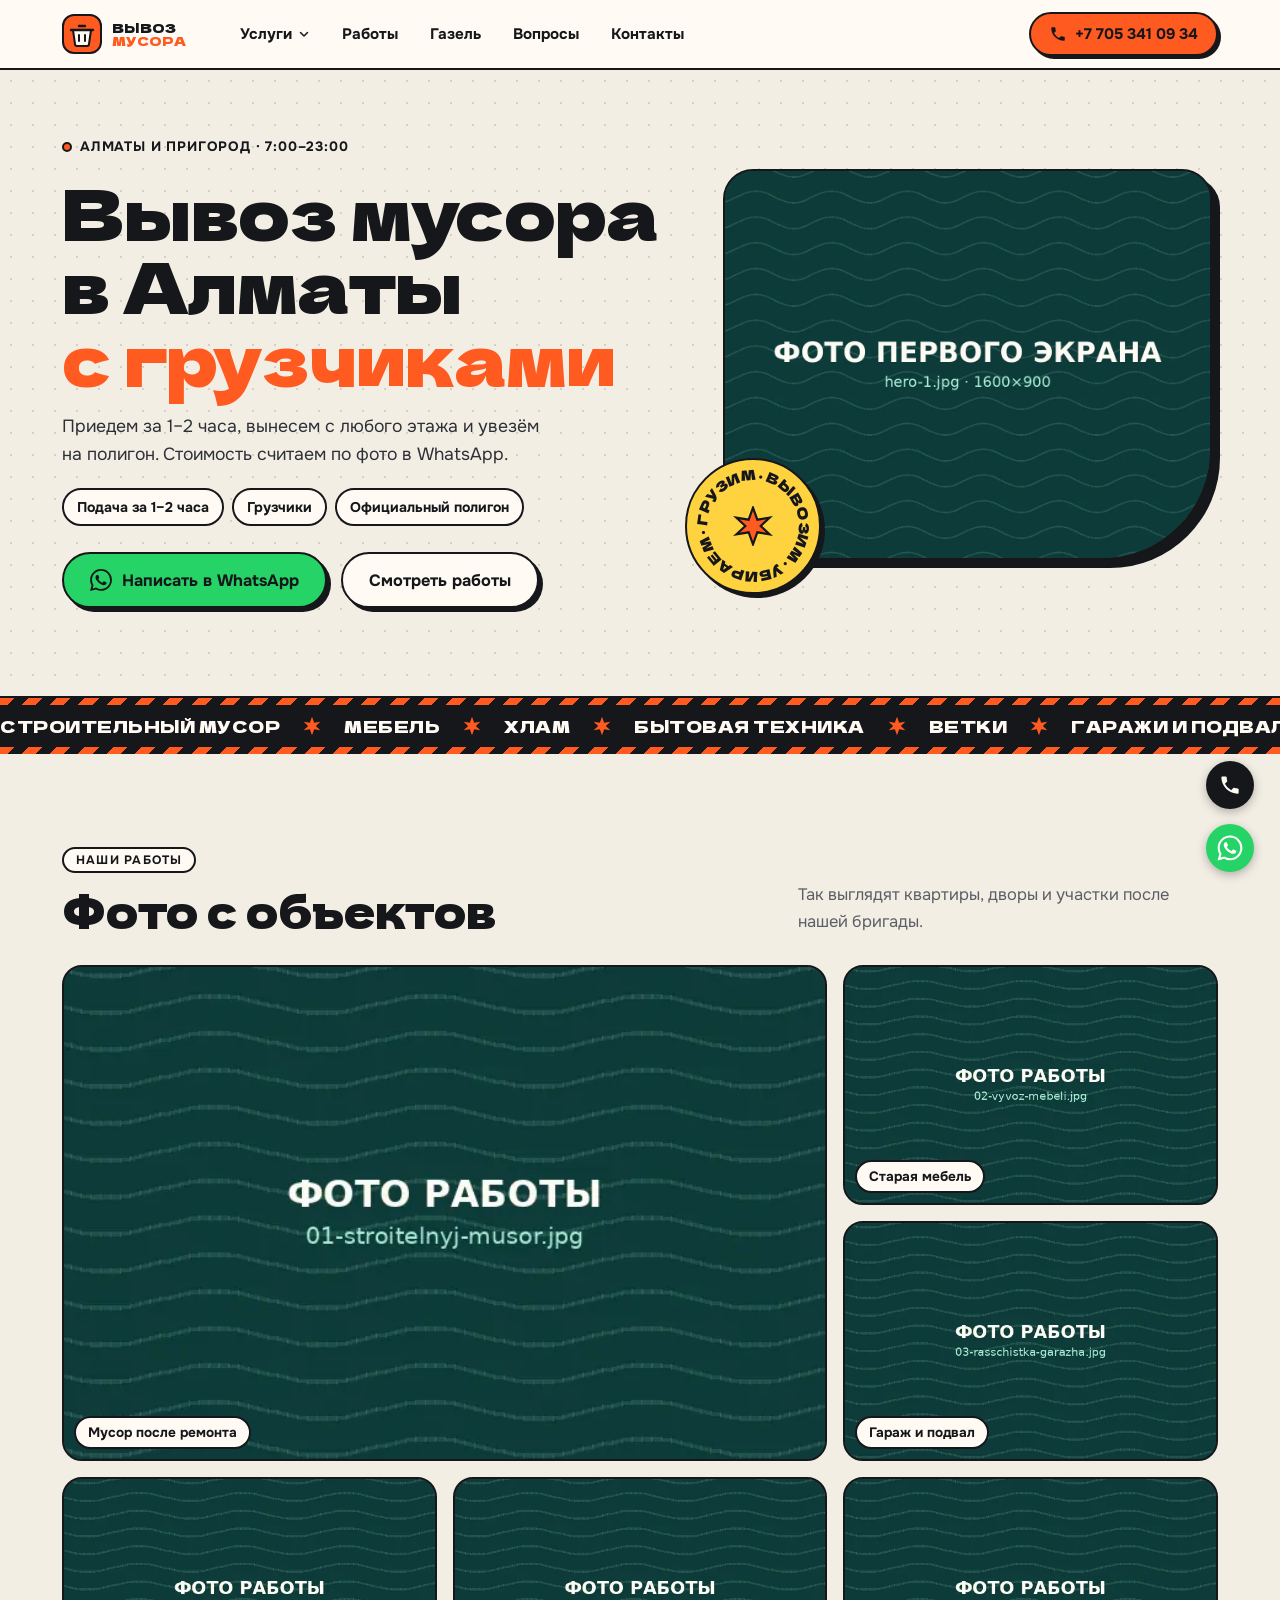
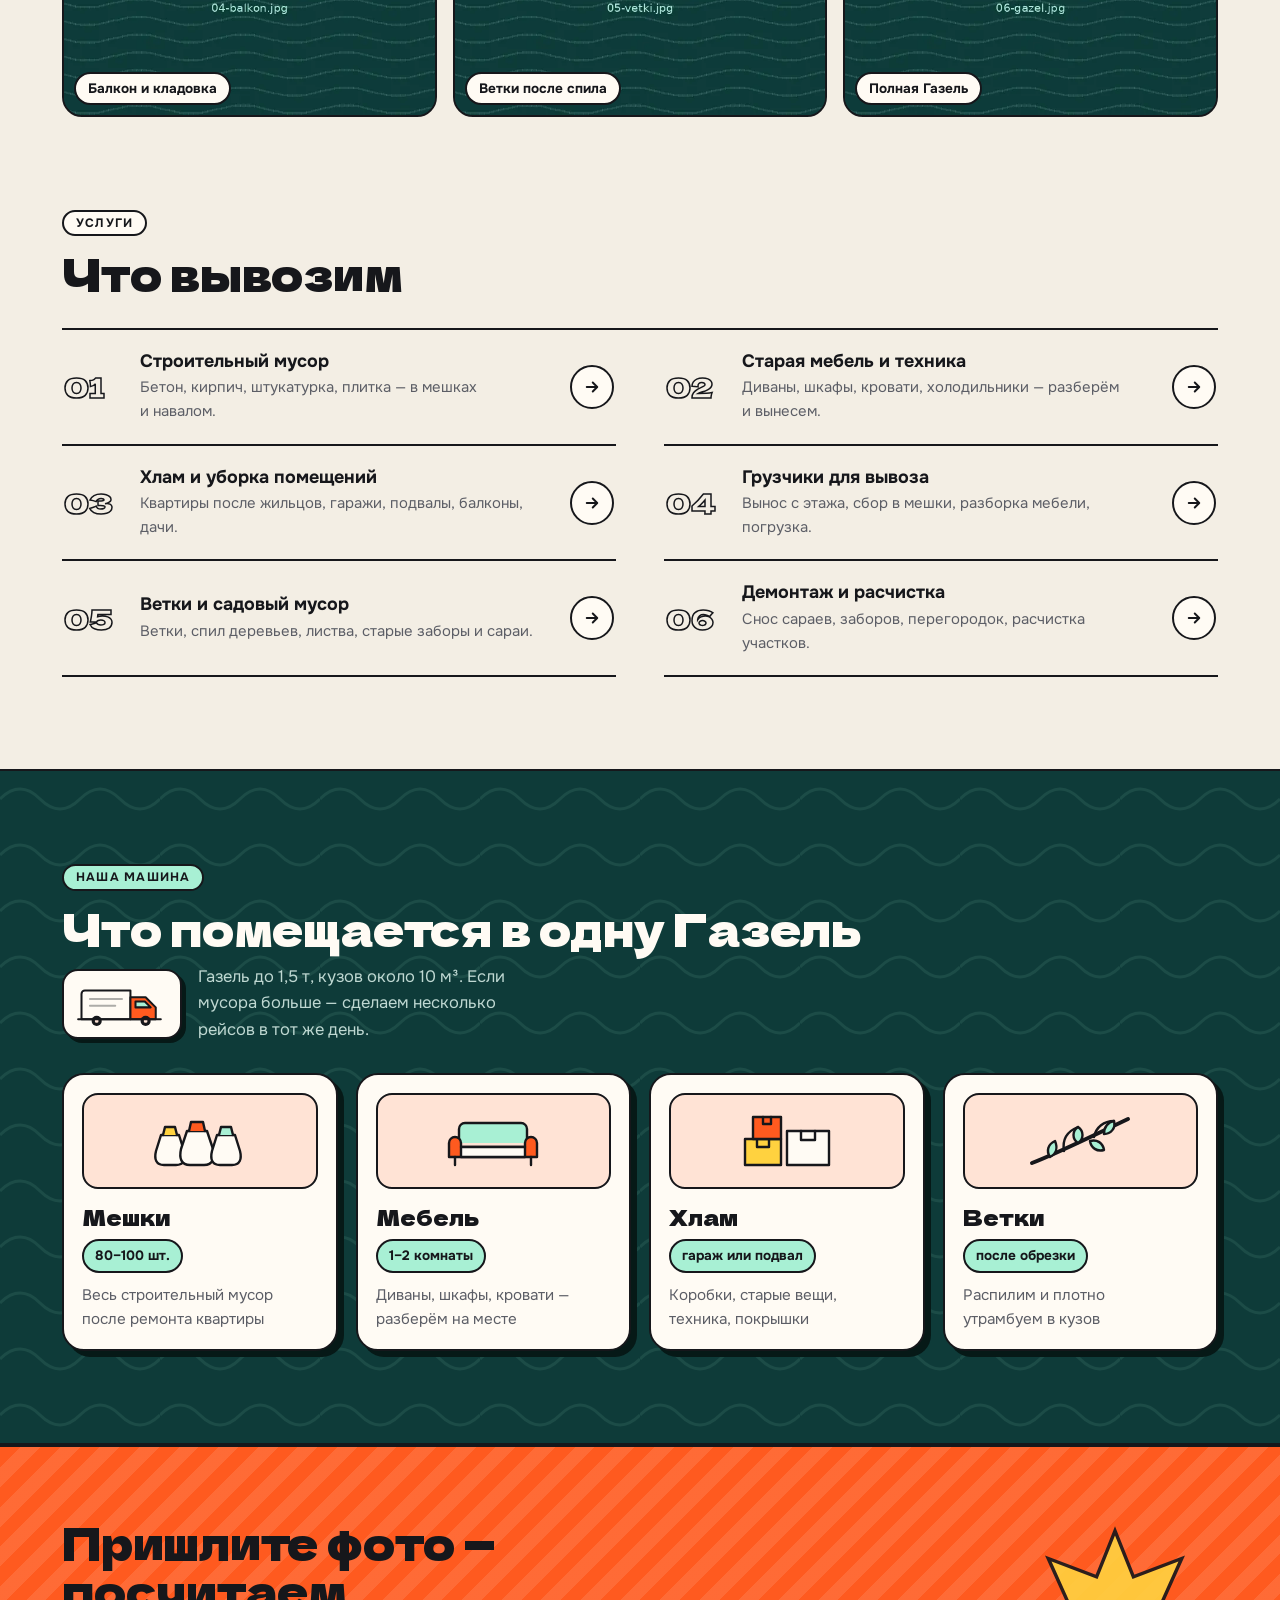
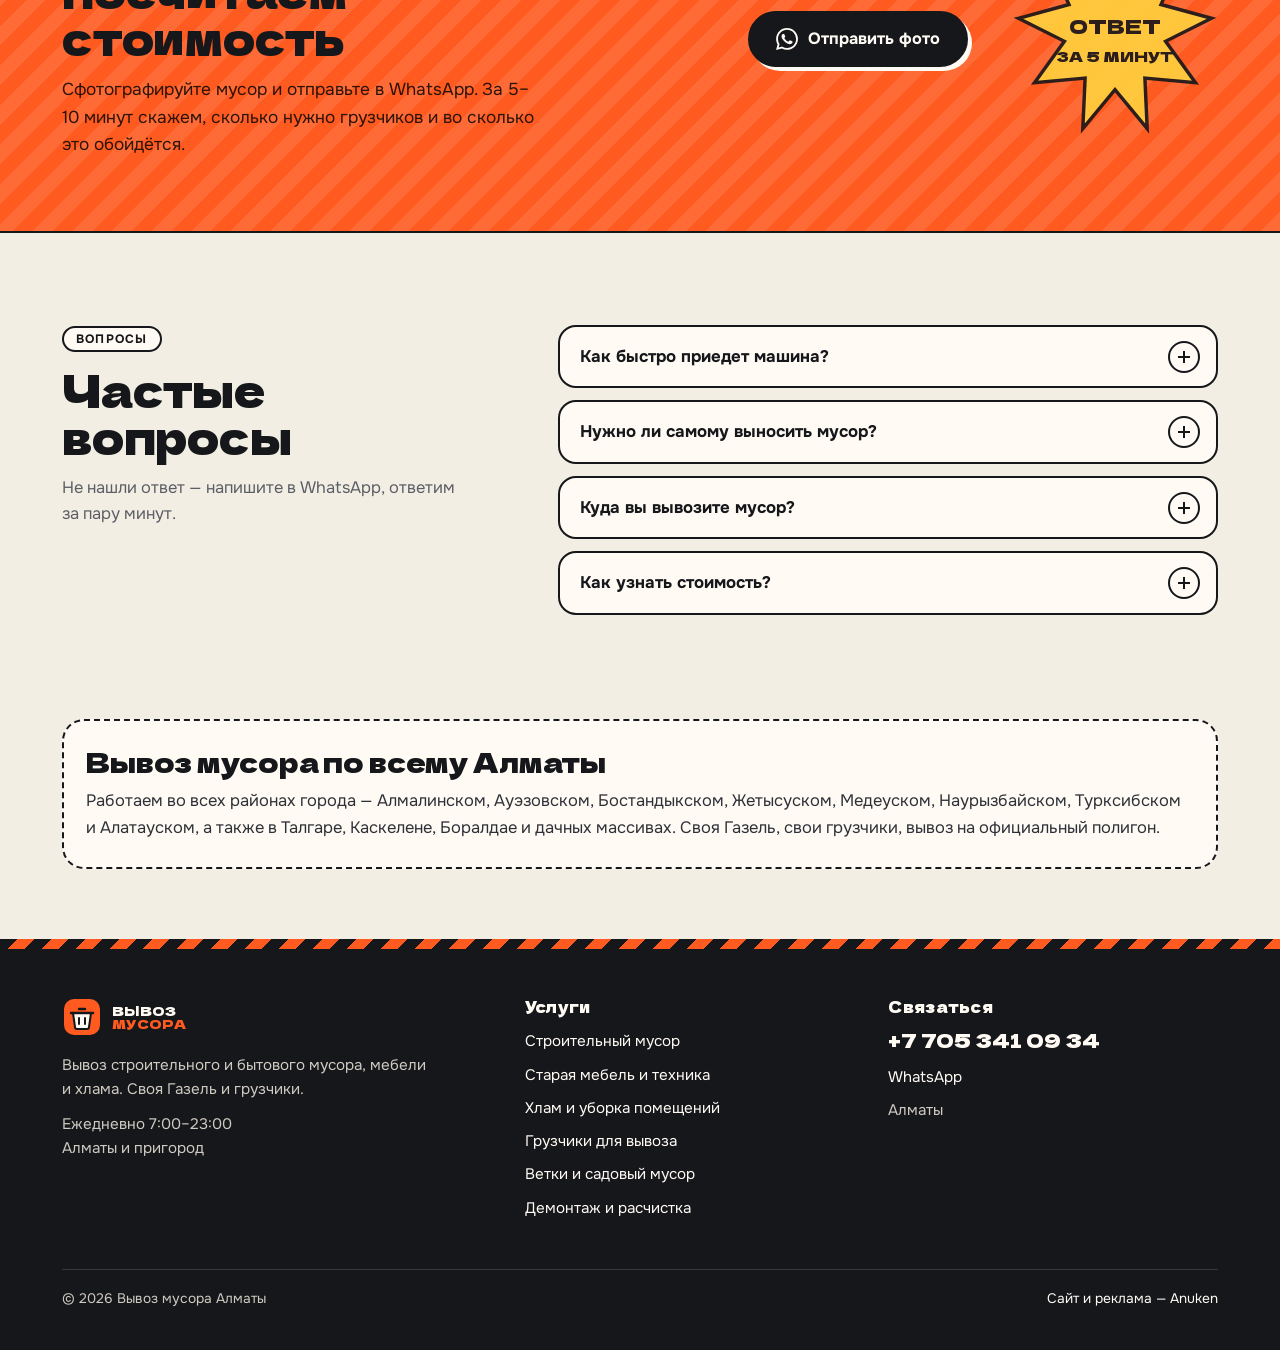
==== commit 7454d43d: "Add files via upload" ====
--- a/index.html
+++ b/index.html
@@ -6,14 +6,14 @@
 <meta charset="utf-8">
 <meta name="viewport" content="width=device-width, initial-scale=1, viewport-fit=cover">
 <title>Вывоз мусора в Алматы с грузчиками — подача за 1–2 часа</title>
-<meta name="description" content="Вывоз строительного и бытового мусора, мебели и хлама в Алматы. Газель, ЗИЛ, КамАЗ, контейнеры, грузчики. Машина за 1–2 часа, расчёт по фото в WhatsApp.">
+<meta name="description" content="Вывоз строительного и бытового мусора, мебели и хлама в Алматы. Газель с грузчиками за 1–2 часа, вынос с любого этажа, расчёт по фото в WhatsApp.">
 <link rel="canonical" href="https://vyvoz-musora-almaty.kz/">
 <meta name="theme-color" content="#FFFBF4">
 <meta property="og:type" content="website">
 <meta property="og:site_name" content="Вывоз мусора Алматы">
 <meta property="og:locale" content="ru_RU">
 <meta property="og:title" content="Вывоз мусора в Алматы с грузчиками — подача за 1–2 часа">
-<meta property="og:description" content="Вывоз строительного и бытового мусора, мебели и хлама в Алматы. Газель, ЗИЛ, КамАЗ, контейнеры, грузчики. Машина за 1–2 часа, расчёт по фото в WhatsApp.">
+<meta property="og:description" content="Вывоз строительного и бытового мусора, мебели и хлама в Алматы. Газель с грузчиками за 1–2 часа, вынос с любого этажа, расчёт по фото в WhatsApp.">
 <meta property="og:url" content="https://vyvoz-musora-almaty.kz/">
 <meta property="og:image" content="https://vyvoz-musora-almaty.kz/images/og-banner.jpg">
 <meta property="og:image:secure_url" content="https://vyvoz-musora-almaty.kz/images/og-banner.jpg">
@@ -30,14 +30,14 @@
 <link rel="preload" as="image" href="images/hero-1.webp" type="image/webp" fetchpriority="high">
 <link rel="stylesheet" href="assets/style.css">
 <script>function imgFb(i){var p=i.parentNode,s=p&&p.tagName==='PICTURE'?p.querySelector('source'):null;if(s){p.removeChild(s);i.src=i.getAttribute('src');}else{i.onerror=null;i.classList.add('miss');}}</script>
-<script type="application/ld+json">{"@context":"https://schema.org","@graph":[{"@type":"ProfessionalService","@id":"https://vyvoz-musora-almaty.kz/#org","name":"Вывоз мусора Алматы","description":"Вывоз строительного и бытового мусора, мебели и хлама в Алматы. Газель, ЗИЛ, КамАЗ, контейнеры, грузчики. Машина за 1–2 часа, расчёт по фото в WhatsApp.","url":"https://vyvoz-musora-almaty.kz/","telephone":"+77053410934","image":"https://vyvoz-musora-almaty.kz/images/og-banner.jpg","logo":"https://vyvoz-musora-almaty.kz/images/logo.png","address":{"@type":"PostalAddress","addressLocality":"Алматы","addressCountry":"KZ"},"areaServed":{"@type":"City","name":"Алматы"},"openingHoursSpecification":[{"@type":"OpeningHoursSpecification","dayOfWeek":["Monday","Tuesday","Wednesday","Thursday","Friday","Saturday","Sunday"],"opens":"07:00","closes":"23:00"}],"hasOfferCatalog":{"@type":"OfferCatalog","name":"Услуги","itemListElement":[{"@type":"Offer","itemOffered":{"@type":"Service","name":"Строительный мусор","url":"https://vyvoz-musora-almaty.kz/uslugi/stroitelnyj-musor.html"}},{"@type":"Offer","itemOffered":{"@type":"Service","name":"Старая мебель и техника","url":"https://vyvoz-musora-almaty.kz/uslugi/vyvoz-mebeli.html"}},{"@type":"Offer","itemOffered":{"@type":"Service","name":"Хлам и уборка помещений","url":"https://vyvoz-musora-almaty.kz/uslugi/vyvoz-hlama.html"}},{"@type":"Offer","itemOffered":{"@type":"Service","name":"Контейнер для мусора","url":"https://vyvoz-musora-almaty.kz/uslugi/kontejner.html"}},{"@type":"Offer","itemOffered":{"@type":"Service","name":"Грузчики для вывоза","url":"https://vyvoz-musora-almaty.kz/uslugi/gruzchiki.html"}},{"@type":"Offer","itemOffered":{"@type":"Service","name":"Ветки и садовый мусор","url":"https://vyvoz-musora-almaty.kz/uslugi/sadovyj-musor.html"}},{"@type":"Offer","itemOffered":{"@type":"Service","name":"Вывоз снега","url":"https://vyvoz-musora-almaty.kz/uslugi/vyvoz-snega.html"}},{"@type":"Offer","itemOffered":{"@type":"Service","name":"Демонтаж и расчистка","url":"https://vyvoz-musora-almaty.kz/uslugi/demontazh.html"}}]}},{"@type":"WebSite","@id":"https://vyvoz-musora-almaty.kz/#site","url":"https://vyvoz-musora-almaty.kz/","name":"Вывоз мусора Алматы","inLanguage":"ru","publisher":{"@id":"https://vyvoz-musora-almaty.kz/#org"}},{"@type":"FAQPage","mainEntity":[{"@type":"Question","name":"Как быстро приедет машина?","acceptedAnswer":{"@type":"Answer","text":"Обычно через 1–2 часа после звонка. Можно заказать на точное время — утром, вечером или в выходные."}},{"@type":"Question","name":"Нужно ли самому выносить мусор?","acceptedAnswer":{"@type":"Answer","text":"Нет. Грузчики вынесут мусор из квартиры, гаража или подвала, спустят с этажа и загрузят в машину."}},{"@type":"Question","name":"Куда вы вывозите мусор?","acceptedAnswer":{"@type":"Answer","text":"Только на официальный полигон. Организациям выдаём талоны полигона, договор и акт."}},{"@type":"Question","name":"Как узнать стоимость?","acceptedAnswer":{"@type":"Answer","text":"Пришлите фото или видео в WhatsApp. Подберём машину и назовём сумму — на месте она не меняется, если объём совпал."}}]}]}</script>
+<script type="application/ld+json">{"@context":"https://schema.org","@graph":[{"@type":"ProfessionalService","@id":"https://vyvoz-musora-almaty.kz/#org","name":"Вывоз мусора Алматы","description":"Вывоз строительного и бытового мусора, мебели и хлама в Алматы. Газель с грузчиками за 1–2 часа, вынос с любого этажа, расчёт по фото в WhatsApp.","url":"https://vyvoz-musora-almaty.kz/","telephone":"+77053410934","image":"https://vyvoz-musora-almaty.kz/images/og-banner.jpg","logo":"https://vyvoz-musora-almaty.kz/images/logo.png","address":{"@type":"PostalAddress","addressLocality":"Алматы","addressCountry":"KZ"},"areaServed":{"@type":"City","name":"Алматы"},"openingHoursSpecification":[{"@type":"OpeningHoursSpecification","dayOfWeek":["Monday","Tuesday","Wednesday","Thursday","Friday","Saturday","Sunday"],"opens":"07:00","closes":"23:00"}],"hasOfferCatalog":{"@type":"OfferCatalog","name":"Услуги","itemListElement":[{"@type":"Offer","itemOffered":{"@type":"Service","name":"Строительный мусор","url":"https://vyvoz-musora-almaty.kz/uslugi/stroitelnyj-musor.html"}},{"@type":"Offer","itemOffered":{"@type":"Service","name":"Старая мебель и техника","url":"https://vyvoz-musora-almaty.kz/uslugi/vyvoz-mebeli.html"}},{"@type":"Offer","itemOffered":{"@type":"Service","name":"Хлам и уборка помещений","url":"https://vyvoz-musora-almaty.kz/uslugi/vyvoz-hlama.html"}},{"@type":"Offer","itemOffered":{"@type":"Service","name":"Грузчики для вывоза","url":"https://vyvoz-musora-almaty.kz/uslugi/gruzchiki.html"}},{"@type":"Offer","itemOffered":{"@type":"Service","name":"Ветки и садовый мусор","url":"https://vyvoz-musora-almaty.kz/uslugi/sadovyj-musor.html"}},{"@type":"Offer","itemOffered":{"@type":"Service","name":"Демонтаж и расчистка","url":"https://vyvoz-musora-almaty.kz/uslugi/demontazh.html"}}]}},{"@type":"WebSite","@id":"https://vyvoz-musora-almaty.kz/#site","url":"https://vyvoz-musora-almaty.kz/","name":"Вывоз мусора Алматы","inLanguage":"ru","publisher":{"@id":"https://vyvoz-musora-almaty.kz/#org"}},{"@type":"FAQPage","mainEntity":[{"@type":"Question","name":"Как быстро приедет машина?","acceptedAnswer":{"@type":"Answer","text":"Обычно через 1–2 часа после звонка. Можно заказать на точное время — утром, вечером или в выходные."}},{"@type":"Question","name":"Нужно ли самому выносить мусор?","acceptedAnswer":{"@type":"Answer","text":"Нет. Грузчики вынесут мусор из квартиры, гаража или подвала, спустят с этажа и загрузят в машину."}},{"@type":"Question","name":"Куда вы вывозите мусор?","acceptedAnswer":{"@type":"Answer","text":"Только на официальный полигон. Организациям выдаём талоны полигона, договор и акт."}},{"@type":"Question","name":"Как узнать стоимость?","acceptedAnswer":{"@type":"Answer","text":"Пришлите фото или видео в WhatsApp. Скажем, сколько нужно грузчиков и рейсов, и назовём сумму — на месте она не меняется, если объём совпал."}}]}]}</script>
 </head>
 <body>
 <header class="hd"><div class="wrap hd-in">
 <a class="logo" href="./" aria-label="Вывоз мусора Алматы, на главную"><svg viewBox="0 0 40 40" aria-hidden="true"><rect x="1" y="1" width="38" height="38" rx="11" fill="#FF5A1F" stroke="#16171B" stroke-width="2"/><path d="M11 16h18l-2 14a2 2 0 0 1-2 2H15a2 2 0 0 1-2-2z" fill="#FFFBF4" stroke="#16171B" stroke-width="2" stroke-linejoin="round"/><path d="M9 16h22M17 12h6" stroke="#16171B" stroke-width="2.4" stroke-linecap="round"/><path d="M17 21v6M23 21v6" stroke="#16171B" stroke-width="2" stroke-linecap="round"/></svg><span>ВЫВОЗ<b>МУСОРА</b></span></a>
 <nav class="nav" aria-label="Меню">
-<div class="dd"><button class="dd-btn" type="button" aria-expanded="false" aria-haspopup="true">Услуги<svg viewBox="0 0 24 24" aria-hidden="true"><path fill="none" stroke="currentColor" stroke-width="3" stroke-linecap="round" stroke-linejoin="round" d="M5 9l7 7 7-7"/></svg></button><div class="dd-list"><a href="uslugi/stroitelnyj-musor.html">Строительный мусор</a><a href="uslugi/vyvoz-mebeli.html">Старая мебель и техника</a><a href="uslugi/vyvoz-hlama.html">Хлам и уборка помещений</a><a href="uslugi/kontejner.html">Контейнер для мусора</a><a href="uslugi/gruzchiki.html">Грузчики для вывоза</a><a href="uslugi/sadovyj-musor.html">Ветки и садовый мусор</a><a href="uslugi/vyvoz-snega.html">Вывоз снега</a><a href="uslugi/demontazh.html">Демонтаж и расчистка</a></div></div>
-<a href="#works">Работы</a><a href="#fleet">Техника</a><a href="#faq">Вопросы</a><a href="#contacts">Контакты</a>
+<div class="dd"><button class="dd-btn" type="button" aria-expanded="false" aria-haspopup="true">Услуги<svg viewBox="0 0 24 24" aria-hidden="true"><path fill="none" stroke="currentColor" stroke-width="3" stroke-linecap="round" stroke-linejoin="round" d="M5 9l7 7 7-7"/></svg></button><div class="dd-list"><a href="uslugi/stroitelnyj-musor.html">Строительный мусор</a><a href="uslugi/vyvoz-mebeli.html">Старая мебель и техника</a><a href="uslugi/vyvoz-hlama.html">Хлам и уборка помещений</a><a href="uslugi/gruzchiki.html">Грузчики для вывоза</a><a href="uslugi/sadovyj-musor.html">Ветки и садовый мусор</a><a href="uslugi/demontazh.html">Демонтаж и расчистка</a></div></div>
+<a href="#works">Работы</a><a href="#fleet">Газель</a><a href="#faq">Вопросы</a><a href="#contacts">Контакты</a>
 </nav>
 <div class="hd-act">
 <a class="hd-tel" href="tel:+77053410934" data-conv="call" aria-label="Позвонить +7 705 341 09 34"><svg viewBox="0 0 24 24" aria-hidden="true"><path fill="currentColor" d="M6.62 10.79a15.1 15.1 0 0 0 6.59 6.59l2.2-2.2a1 1 0 0 1 1.02-.24c1.12.37 2.33.57 3.57.57a1 1 0 0 1 1 1V20a1 1 0 0 1-1 1C10.61 21 3 13.39 3 4a1 1 0 0 1 1-1h3.5a1 1 0 0 1 1 1c0 1.25.2 2.45.57 3.57a1 1 0 0 1-.25 1.02l-2.2 2.2z"/></svg><span class="num">+7 705 341 09 34</span></a>
@@ -53,31 +53,31 @@
 </div>
 <div class="hero-pic"><div class="frame"><picture><source type="image/webp" srcset="images/hero-1.webp"><img src="images/hero-1.jpg" width="1600" height="900" alt="" fetchpriority="high" decoding="async" onload="this.classList.add('ok')" onerror="imgFb(this)"></picture></div><div class="sticker" aria-hidden="true"><svg class="ring" viewBox="0 0 100 100"><defs><path id="rp" d="M50 50m-38 0a38 38 0 1 1 76 0a38 38 0 1 1 -76 0"/></defs><text><textPath href="#rp" textLength="236" lengthAdjust="spacing">ГРУЗИМ · ВЫВОЗИМ · УБИРАЕМ · </textPath></text></svg><svg class="core" viewBox="0 0 24 24"><path fill="#FF5A1F" stroke="#16171B" stroke-width="1.3" d="M12 1l2.6 7.2L22 7l-5.4 5 5.4 5-7.4-1.2L12 23l-2.6-7.2L2 17l5.4-5L2 7l7.4 1.2z"/></svg></div></div>
 </div></section>
-<div class="tick" aria-hidden="true"><div class="tick-row"><span>Строительный мусор<svg viewBox="0 0 24 24" aria-hidden="true"><path fill="currentColor" d="M12 1l2.6 7.2L22 7l-5.4 5 5.4 5-7.4-1.2L12 23l-2.6-7.2L2 17l5.4-5L2 7l7.4 1.2z"/></svg></span><span>Мебель<svg viewBox="0 0 24 24" aria-hidden="true"><path fill="currentColor" d="M12 1l2.6 7.2L22 7l-5.4 5 5.4 5-7.4-1.2L12 23l-2.6-7.2L2 17l5.4-5L2 7l7.4 1.2z"/></svg></span><span>Хлам<svg viewBox="0 0 24 24" aria-hidden="true"><path fill="currentColor" d="M12 1l2.6 7.2L22 7l-5.4 5 5.4 5-7.4-1.2L12 23l-2.6-7.2L2 17l5.4-5L2 7l7.4 1.2z"/></svg></span><span>Ветки<svg viewBox="0 0 24 24" aria-hidden="true"><path fill="currentColor" d="M12 1l2.6 7.2L22 7l-5.4 5 5.4 5-7.4-1.2L12 23l-2.6-7.2L2 17l5.4-5L2 7l7.4 1.2z"/></svg></span><span>Снег<svg viewBox="0 0 24 24" aria-hidden="true"><path fill="currentColor" d="M12 1l2.6 7.2L22 7l-5.4 5 5.4 5-7.4-1.2L12 23l-2.6-7.2L2 17l5.4-5L2 7l7.4 1.2z"/></svg></span><span>Контейнеры<svg viewBox="0 0 24 24" aria-hidden="true"><path fill="currentColor" d="M12 1l2.6 7.2L22 7l-5.4 5 5.4 5-7.4-1.2L12 23l-2.6-7.2L2 17l5.4-5L2 7l7.4 1.2z"/></svg></span><span>Демонтаж<svg viewBox="0 0 24 24" aria-hidden="true"><path fill="currentColor" d="M12 1l2.6 7.2L22 7l-5.4 5 5.4 5-7.4-1.2L12 23l-2.6-7.2L2 17l5.4-5L2 7l7.4 1.2z"/></svg></span><span>Грузчики<svg viewBox="0 0 24 24" aria-hidden="true"><path fill="currentColor" d="M12 1l2.6 7.2L22 7l-5.4 5 5.4 5-7.4-1.2L12 23l-2.6-7.2L2 17l5.4-5L2 7l7.4 1.2z"/></svg></span><span>Строительный мусор<svg viewBox="0 0 24 24" aria-hidden="true"><path fill="currentColor" d="M12 1l2.6 7.2L22 7l-5.4 5 5.4 5-7.4-1.2L12 23l-2.6-7.2L2 17l5.4-5L2 7l7.4 1.2z"/></svg></span><span>Мебель<svg viewBox="0 0 24 24" aria-hidden="true"><path fill="currentColor" d="M12 1l2.6 7.2L22 7l-5.4 5 5.4 5-7.4-1.2L12 23l-2.6-7.2L2 17l5.4-5L2 7l7.4 1.2z"/></svg></span><span>Хлам<svg viewBox="0 0 24 24" aria-hidden="true"><path fill="currentColor" d="M12 1l2.6 7.2L22 7l-5.4 5 5.4 5-7.4-1.2L12 23l-2.6-7.2L2 17l5.4-5L2 7l7.4 1.2z"/></svg></span><span>Ветки<svg viewBox="0 0 24 24" aria-hidden="true"><path fill="currentColor" d="M12 1l2.6 7.2L22 7l-5.4 5 5.4 5-7.4-1.2L12 23l-2.6-7.2L2 17l5.4-5L2 7l7.4 1.2z"/></svg></span><span>Снег<svg viewBox="0 0 24 24" aria-hidden="true"><path fill="currentColor" d="M12 1l2.6 7.2L22 7l-5.4 5 5.4 5-7.4-1.2L12 23l-2.6-7.2L2 17l5.4-5L2 7l7.4 1.2z"/></svg></span><span>Контейнеры<svg viewBox="0 0 24 24" aria-hidden="true"><path fill="currentColor" d="M12 1l2.6 7.2L22 7l-5.4 5 5.4 5-7.4-1.2L12 23l-2.6-7.2L2 17l5.4-5L2 7l7.4 1.2z"/></svg></span><span>Демонтаж<svg viewBox="0 0 24 24" aria-hidden="true"><path fill="currentColor" d="M12 1l2.6 7.2L22 7l-5.4 5 5.4 5-7.4-1.2L12 23l-2.6-7.2L2 17l5.4-5L2 7l7.4 1.2z"/></svg></span><span>Грузчики<svg viewBox="0 0 24 24" aria-hidden="true"><path fill="currentColor" d="M12 1l2.6 7.2L22 7l-5.4 5 5.4 5-7.4-1.2L12 23l-2.6-7.2L2 17l5.4-5L2 7l7.4 1.2z"/></svg></span></div></div>
+<div class="tick" aria-hidden="true"><div class="tick-row"><span>Строительный мусор<svg viewBox="0 0 24 24" aria-hidden="true"><path fill="currentColor" d="M12 1l2.6 7.2L22 7l-5.4 5 5.4 5-7.4-1.2L12 23l-2.6-7.2L2 17l5.4-5L2 7l7.4 1.2z"/></svg></span><span>Мебель<svg viewBox="0 0 24 24" aria-hidden="true"><path fill="currentColor" d="M12 1l2.6 7.2L22 7l-5.4 5 5.4 5-7.4-1.2L12 23l-2.6-7.2L2 17l5.4-5L2 7l7.4 1.2z"/></svg></span><span>Хлам<svg viewBox="0 0 24 24" aria-hidden="true"><path fill="currentColor" d="M12 1l2.6 7.2L22 7l-5.4 5 5.4 5-7.4-1.2L12 23l-2.6-7.2L2 17l5.4-5L2 7l7.4 1.2z"/></svg></span><span>Бытовая техника<svg viewBox="0 0 24 24" aria-hidden="true"><path fill="currentColor" d="M12 1l2.6 7.2L22 7l-5.4 5 5.4 5-7.4-1.2L12 23l-2.6-7.2L2 17l5.4-5L2 7l7.4 1.2z"/></svg></span><span>Ветки<svg viewBox="0 0 24 24" aria-hidden="true"><path fill="currentColor" d="M12 1l2.6 7.2L22 7l-5.4 5 5.4 5-7.4-1.2L12 23l-2.6-7.2L2 17l5.4-5L2 7l7.4 1.2z"/></svg></span><span>Гаражи и подвалы<svg viewBox="0 0 24 24" aria-hidden="true"><path fill="currentColor" d="M12 1l2.6 7.2L22 7l-5.4 5 5.4 5-7.4-1.2L12 23l-2.6-7.2L2 17l5.4-5L2 7l7.4 1.2z"/></svg></span><span>Демонтаж<svg viewBox="0 0 24 24" aria-hidden="true"><path fill="currentColor" d="M12 1l2.6 7.2L22 7l-5.4 5 5.4 5-7.4-1.2L12 23l-2.6-7.2L2 17l5.4-5L2 7l7.4 1.2z"/></svg></span><span>Грузчики<svg viewBox="0 0 24 24" aria-hidden="true"><path fill="currentColor" d="M12 1l2.6 7.2L22 7l-5.4 5 5.4 5-7.4-1.2L12 23l-2.6-7.2L2 17l5.4-5L2 7l7.4 1.2z"/></svg></span><span>Строительный мусор<svg viewBox="0 0 24 24" aria-hidden="true"><path fill="currentColor" d="M12 1l2.6 7.2L22 7l-5.4 5 5.4 5-7.4-1.2L12 23l-2.6-7.2L2 17l5.4-5L2 7l7.4 1.2z"/></svg></span><span>Мебель<svg viewBox="0 0 24 24" aria-hidden="true"><path fill="currentColor" d="M12 1l2.6 7.2L22 7l-5.4 5 5.4 5-7.4-1.2L12 23l-2.6-7.2L2 17l5.4-5L2 7l7.4 1.2z"/></svg></span><span>Хлам<svg viewBox="0 0 24 24" aria-hidden="true"><path fill="currentColor" d="M12 1l2.6 7.2L22 7l-5.4 5 5.4 5-7.4-1.2L12 23l-2.6-7.2L2 17l5.4-5L2 7l7.4 1.2z"/></svg></span><span>Бытовая техника<svg viewBox="0 0 24 24" aria-hidden="true"><path fill="currentColor" d="M12 1l2.6 7.2L22 7l-5.4 5 5.4 5-7.4-1.2L12 23l-2.6-7.2L2 17l5.4-5L2 7l7.4 1.2z"/></svg></span><span>Ветки<svg viewBox="0 0 24 24" aria-hidden="true"><path fill="currentColor" d="M12 1l2.6 7.2L22 7l-5.4 5 5.4 5-7.4-1.2L12 23l-2.6-7.2L2 17l5.4-5L2 7l7.4 1.2z"/></svg></span><span>Гаражи и подвалы<svg viewBox="0 0 24 24" aria-hidden="true"><path fill="currentColor" d="M12 1l2.6 7.2L22 7l-5.4 5 5.4 5-7.4-1.2L12 23l-2.6-7.2L2 17l5.4-5L2 7l7.4 1.2z"/></svg></span><span>Демонтаж<svg viewBox="0 0 24 24" aria-hidden="true"><path fill="currentColor" d="M12 1l2.6 7.2L22 7l-5.4 5 5.4 5-7.4-1.2L12 23l-2.6-7.2L2 17l5.4-5L2 7l7.4 1.2z"/></svg></span><span>Грузчики<svg viewBox="0 0 24 24" aria-hidden="true"><path fill="currentColor" d="M12 1l2.6 7.2L22 7l-5.4 5 5.4 5-7.4-1.2L12 23l-2.6-7.2L2 17l5.4-5L2 7l7.4 1.2z"/></svg></span></div></div>
 
 <section class="sec" id="works"><div class="wrap">
 <div class="sh"><div><span class="kick">Наши работы</span><h2>Фото с объектов</h2></div><p>Так выглядят квартиры, дворы и участки после нашей бригады.</p></div>
-<div class="bento"><figure class="ph"><picture><source type="image/webp" srcset="images/portfolio/01-stroitelnyj-musor.webp"><img src="images/portfolio/01-stroitelnyj-musor.jpg" width="640" height="400" alt="Мусор после ремонта" loading="lazy" decoding="async" onload="this.classList.add('ok')" onerror="imgFb(this)"></picture><figcaption>Мусор после ремонта</figcaption></figure><figure class="ph"><picture><source type="image/webp" srcset="images/portfolio/02-vyvoz-mebeli.webp"><img src="images/portfolio/02-vyvoz-mebeli.jpg" width="640" height="400" alt="Старая мебель" loading="lazy" decoding="async" onload="this.classList.add('ok')" onerror="imgFb(this)"></picture><figcaption>Старая мебель</figcaption></figure><figure class="ph"><picture><source type="image/webp" srcset="images/portfolio/03-rasschistka-garazha.webp"><img src="images/portfolio/03-rasschistka-garazha.jpg" width="640" height="400" alt="Гараж и подвал" loading="lazy" decoding="async" onload="this.classList.add('ok')" onerror="imgFb(this)"></picture><figcaption>Гараж и подвал</figcaption></figure><figure class="ph"><picture><source type="image/webp" srcset="images/portfolio/04-kontejner.webp"><img src="images/portfolio/04-kontejner.jpg" width="640" height="400" alt="Контейнер на объекте" loading="lazy" decoding="async" onload="this.classList.add('ok')" onerror="imgFb(this)"></picture><figcaption>Контейнер на объекте</figcaption></figure><figure class="ph"><picture><source type="image/webp" srcset="images/portfolio/05-vetki.webp"><img src="images/portfolio/05-vetki.jpg" width="640" height="400" alt="Ветки после спила" loading="lazy" decoding="async" onload="this.classList.add('ok')" onerror="imgFb(this)"></picture><figcaption>Ветки после спила</figcaption></figure><figure class="ph"><picture><source type="image/webp" srcset="images/portfolio/06-vyvoz-snega.webp"><img src="images/portfolio/06-vyvoz-snega.jpg" width="640" height="400" alt="Снег со двора" loading="lazy" decoding="async" onload="this.classList.add('ok')" onerror="imgFb(this)"></picture><figcaption>Снег со двора</figcaption></figure></div></div></section>
+<div class="bento"><figure class="ph"><picture><source type="image/webp" srcset="images/portfolio/01-stroitelnyj-musor.webp"><img src="images/portfolio/01-stroitelnyj-musor.jpg" width="640" height="400" alt="Мусор после ремонта" loading="lazy" decoding="async" onload="this.classList.add('ok')" onerror="imgFb(this)"></picture><figcaption>Мусор после ремонта</figcaption></figure><figure class="ph"><picture><source type="image/webp" srcset="images/portfolio/02-vyvoz-mebeli.webp"><img src="images/portfolio/02-vyvoz-mebeli.jpg" width="640" height="400" alt="Старая мебель" loading="lazy" decoding="async" onload="this.classList.add('ok')" onerror="imgFb(this)"></picture><figcaption>Старая мебель</figcaption></figure><figure class="ph"><picture><source type="image/webp" srcset="images/portfolio/03-rasschistka-garazha.webp"><img src="images/portfolio/03-rasschistka-garazha.jpg" width="640" height="400" alt="Гараж и подвал" loading="lazy" decoding="async" onload="this.classList.add('ok')" onerror="imgFb(this)"></picture><figcaption>Гараж и подвал</figcaption></figure><figure class="ph"><picture><source type="image/webp" srcset="images/portfolio/04-balkon.webp"><img src="images/portfolio/04-balkon.jpg" width="640" height="400" alt="Балкон и кладовка" loading="lazy" decoding="async" onload="this.classList.add('ok')" onerror="imgFb(this)"></picture><figcaption>Балкон и кладовка</figcaption></figure><figure class="ph"><picture><source type="image/webp" srcset="images/portfolio/05-vetki.webp"><img src="images/portfolio/05-vetki.jpg" width="640" height="400" alt="Ветки после спила" loading="lazy" decoding="async" onload="this.classList.add('ok')" onerror="imgFb(this)"></picture><figcaption>Ветки после спила</figcaption></figure><figure class="ph"><picture><source type="image/webp" srcset="images/portfolio/06-gazel.webp"><img src="images/portfolio/06-gazel.jpg" width="640" height="400" alt="Полная Газель" loading="lazy" decoding="async" onload="this.classList.add('ok')" onerror="imgFb(this)"></picture><figcaption>Полная Газель</figcaption></figure></div></div></section>
 <section class="sec" id="services" style="padding-top:0"><div class="wrap">
 <div class="sh"><div><span class="kick">Услуги</span><h2>Что вывозим</h2></div></div>
-<div class="slist"><a class="sl" href="uslugi/stroitelnyj-musor.html"><span class="sl-n">01</span><span><span class="sl-t">Строительный мусор</span><span class="sl-d">Бетон, кирпич, штукатурка, плитка — в мешках и навалом.</span></span><span class="sl-go"><svg viewBox="0 0 24 24" aria-hidden="true"><path fill="none" stroke="currentColor" stroke-width="2.6" stroke-linecap="round" stroke-linejoin="round" d="M5 12h13M13 6l6 6-6 6"/></svg></span></a><a class="sl" href="uslugi/vyvoz-mebeli.html"><span class="sl-n">02</span><span><span class="sl-t">Старая мебель и техника</span><span class="sl-d">Диваны, шкафы, кровати, холодильники — разберём и вынесем.</span></span><span class="sl-go"><svg viewBox="0 0 24 24" aria-hidden="true"><path fill="none" stroke="currentColor" stroke-width="2.6" stroke-linecap="round" stroke-linejoin="round" d="M5 12h13M13 6l6 6-6 6"/></svg></span></a><a class="sl" href="uslugi/vyvoz-hlama.html"><span class="sl-n">03</span><span><span class="sl-t">Хлам и уборка помещений</span><span class="sl-d">Квартиры после жильцов, гаражи, подвалы, балконы, дачи.</span></span><span class="sl-go"><svg viewBox="0 0 24 24" aria-hidden="true"><path fill="none" stroke="currentColor" stroke-width="2.6" stroke-linecap="round" stroke-linejoin="round" d="M5 12h13M13 6l6 6-6 6"/></svg></span></a><a class="sl" href="uslugi/kontejner.html"><span class="sl-n">04</span><span><span class="sl-t">Контейнер для мусора</span><span class="sl-d">Бункер 8 или 20 м³ на объект — заполняете, мы забираем.</span></span><span class="sl-go"><svg viewBox="0 0 24 24" aria-hidden="true"><path fill="none" stroke="currentColor" stroke-width="2.6" stroke-linecap="round" stroke-linejoin="round" d="M5 12h13M13 6l6 6-6 6"/></svg></span></a><a class="sl" href="uslugi/gruzchiki.html"><span class="sl-n">05</span><span><span class="sl-t">Грузчики для вывоза</span><span class="sl-d">Вынос с этажа, сбор в мешки, разборка мебели, погрузка.</span></span><span class="sl-go"><svg viewBox="0 0 24 24" aria-hidden="true"><path fill="none" stroke="currentColor" stroke-width="2.6" stroke-linecap="round" stroke-linejoin="round" d="M5 12h13M13 6l6 6-6 6"/></svg></span></a><a class="sl" href="uslugi/sadovyj-musor.html"><span class="sl-n">06</span><span><span class="sl-t">Ветки и садовый мусор</span><span class="sl-d">Ветки, спил деревьев, листва, старые заборы и сараи.</span></span><span class="sl-go"><svg viewBox="0 0 24 24" aria-hidden="true"><path fill="none" stroke="currentColor" stroke-width="2.6" stroke-linecap="round" stroke-linejoin="round" d="M5 12h13M13 6l6 6-6 6"/></svg></span></a><a class="sl" href="uslugi/vyvoz-snega.html"><span class="sl-n">07</span><span><span class="sl-t">Вывоз снега</span><span class="sl-d">Погрузчик и самосвалы: дворы, парковки, территории.</span></span><span class="sl-go"><svg viewBox="0 0 24 24" aria-hidden="true"><path fill="none" stroke="currentColor" stroke-width="2.6" stroke-linecap="round" stroke-linejoin="round" d="M5 12h13M13 6l6 6-6 6"/></svg></span></a><a class="sl" href="uslugi/demontazh.html"><span class="sl-n">08</span><span><span class="sl-t">Демонтаж и расчистка</span><span class="sl-d">Снос сараев, заборов, перегородок, расчистка участков.</span></span><span class="sl-go"><svg viewBox="0 0 24 24" aria-hidden="true"><path fill="none" stroke="currentColor" stroke-width="2.6" stroke-linecap="round" stroke-linejoin="round" d="M5 12h13M13 6l6 6-6 6"/></svg></span></a></div></div></section>
+<div class="slist"><a class="sl" href="uslugi/stroitelnyj-musor.html"><span class="sl-n">01</span><span><span class="sl-t">Строительный мусор</span><span class="sl-d">Бетон, кирпич, штукатурка, плитка — в мешках и навалом.</span></span><span class="sl-go"><svg viewBox="0 0 24 24" aria-hidden="true"><path fill="none" stroke="currentColor" stroke-width="2.6" stroke-linecap="round" stroke-linejoin="round" d="M5 12h13M13 6l6 6-6 6"/></svg></span></a><a class="sl" href="uslugi/vyvoz-mebeli.html"><span class="sl-n">02</span><span><span class="sl-t">Старая мебель и техника</span><span class="sl-d">Диваны, шкафы, кровати, холодильники — разберём и вынесем.</span></span><span class="sl-go"><svg viewBox="0 0 24 24" aria-hidden="true"><path fill="none" stroke="currentColor" stroke-width="2.6" stroke-linecap="round" stroke-linejoin="round" d="M5 12h13M13 6l6 6-6 6"/></svg></span></a><a class="sl" href="uslugi/vyvoz-hlama.html"><span class="sl-n">03</span><span><span class="sl-t">Хлам и уборка помещений</span><span class="sl-d">Квартиры после жильцов, гаражи, подвалы, балконы, дачи.</span></span><span class="sl-go"><svg viewBox="0 0 24 24" aria-hidden="true"><path fill="none" stroke="currentColor" stroke-width="2.6" stroke-linecap="round" stroke-linejoin="round" d="M5 12h13M13 6l6 6-6 6"/></svg></span></a><a class="sl" href="uslugi/gruzchiki.html"><span class="sl-n">04</span><span><span class="sl-t">Грузчики для вывоза</span><span class="sl-d">Вынос с этажа, сбор в мешки, разборка мебели, погрузка.</span></span><span class="sl-go"><svg viewBox="0 0 24 24" aria-hidden="true"><path fill="none" stroke="currentColor" stroke-width="2.6" stroke-linecap="round" stroke-linejoin="round" d="M5 12h13M13 6l6 6-6 6"/></svg></span></a><a class="sl" href="uslugi/sadovyj-musor.html"><span class="sl-n">05</span><span><span class="sl-t">Ветки и садовый мусор</span><span class="sl-d">Ветки, спил деревьев, листва, старые заборы и сараи.</span></span><span class="sl-go"><svg viewBox="0 0 24 24" aria-hidden="true"><path fill="none" stroke="currentColor" stroke-width="2.6" stroke-linecap="round" stroke-linejoin="round" d="M5 12h13M13 6l6 6-6 6"/></svg></span></a><a class="sl" href="uslugi/demontazh.html"><span class="sl-n">06</span><span><span class="sl-t">Демонтаж и расчистка</span><span class="sl-d">Снос сараев, заборов, перегородок, расчистка участков.</span></span><span class="sl-go"><svg viewBox="0 0 24 24" aria-hidden="true"><path fill="none" stroke="currentColor" stroke-width="2.6" stroke-linecap="round" stroke-linejoin="round" d="M5 12h13M13 6l6 6-6 6"/></svg></span></a></div></div></section>
 <section class="sec dark" id="fleet"><div class="wrap">
-<div class="sh"><div><span class="kick">Техника</span><h2>Машина под ваш объём</h2></div><p>Подберём по фото, чтобы не платить за пустой кузов и не заказывать второй рейс.</p></div>
-<div class="fleet"><div class="fl"><div class="fl-ic"><svg viewBox="0 0 112 64" aria-hidden="true"><path d="M8 50V20a4 4 0 0 1 4-4h54v34z" fill="#FFFBF4" fill="none" stroke="#16171B" stroke-width="2.4" stroke-linejoin="round" stroke-linecap="round"/><path d="M66 24h18l12 12v14H66z" fill="#FF5A1F" fill="none" stroke="#16171B" stroke-width="2.4" stroke-linejoin="round" stroke-linecap="round"/><path d="M72 29h11l7 7H72z" fill="#A8F0D4" fill="none" stroke="#16171B" stroke-width="2.4" stroke-linejoin="round" stroke-linecap="round"/><circle cx="26" cy="52" r="6" fill="#16171B"/><circle cx="26" cy="52" r="2.2" fill="#FFE3D5"/><circle cx="84" cy="52" r="6" fill="#16171B"/><circle cx="84" cy="52" r="2.2" fill="#FFE3D5"/><path d="M4 50h98" fill="none" stroke="#16171B" stroke-width="2.4" stroke-linejoin="round" stroke-linecap="round"/></svg></div><h3>Газель</h3><span class="cap">до 1,5 т</span><p>Мебель, хлам, мешки после ремонта</p></div><div class="fl"><div class="fl-ic"><svg viewBox="0 0 112 64" aria-hidden="true"><path d="M10 44l6-24h48l-4 24z" fill="#FFFBF4" fill="none" stroke="#16171B" stroke-width="2.4" stroke-linejoin="round" stroke-linecap="round"/><path d="M22 20l4-8h28l6 8" fill="#FFD23F" fill="none" stroke="#16171B" stroke-width="2.4" stroke-linejoin="round" stroke-linecap="round"/><path d="M68 22h16l12 14v10H68z" fill="#FF5A1F" fill="none" stroke="#16171B" stroke-width="2.4" stroke-linejoin="round" stroke-linecap="round"/><path d="M74 27h9l7 9H74z" fill="#A8F0D4" fill="none" stroke="#16171B" stroke-width="2.4" stroke-linejoin="round" stroke-linecap="round"/><path d="M6 46h94" fill="none" stroke="#16171B" stroke-width="2.4" stroke-linejoin="round" stroke-linecap="round"/><circle cx="26" cy="52" r="6" fill="#16171B"/><circle cx="26" cy="52" r="2.2" fill="#FFE3D5"/><circle cx="84" cy="52" r="6" fill="#16171B"/><circle cx="84" cy="52" r="2.2" fill="#FFE3D5"/></svg></div><h3>ЗИЛ</h3><span class="cap">до 6 т</span><p>Строительный мусор навалом, ветки</p></div><div class="fl"><div class="fl-ic"><svg viewBox="0 0 112 64" aria-hidden="true"><path d="M4 44V18h62v26z" fill="#FFFBF4" fill="none" stroke="#16171B" stroke-width="2.4" stroke-linejoin="round" stroke-linecap="round"/><path d="M14 18l6-9h34l6 9" fill="#FFD23F" fill="none" stroke="#16171B" stroke-width="2.4" stroke-linejoin="round" stroke-linecap="round"/><path d="M70 14h18l16 16v16H70z" fill="#FF5A1F" fill="none" stroke="#16171B" stroke-width="2.4" stroke-linejoin="round" stroke-linecap="round"/><path d="M76 20h11l10 10H76z" fill="#A8F0D4" fill="none" stroke="#16171B" stroke-width="2.4" stroke-linejoin="round" stroke-linecap="round"/><path d="M2 46h104" fill="none" stroke="#16171B" stroke-width="2.4" stroke-linejoin="round" stroke-linecap="round"/><circle cx="18" cy="52" r="6" fill="#16171B"/><circle cx="18" cy="52" r="2.2" fill="#FFE3D5"/><circle cx="34" cy="52" r="6" fill="#16171B"/><circle cx="34" cy="52" r="2.2" fill="#FFE3D5"/><circle cx="90" cy="52" r="6" fill="#16171B"/><circle cx="90" cy="52" r="2.2" fill="#FFE3D5"/></svg></div><h3>КамАЗ</h3><span class="cap">до 15 т</span><p>Демонтаж, бетон, кирпич, снег</p></div><div class="fl"><div class="fl-ic"><svg viewBox="0 0 112 64" aria-hidden="true"><path d="M14 18h84l-10 32H24z" fill="#FF5A1F" fill="none" stroke="#16171B" stroke-width="2.4" stroke-linejoin="round" stroke-linecap="round"/><path d="M22 28h68M26 38h60" fill="none" stroke="#16171B" stroke-width="2.4" stroke-linejoin="round" stroke-linecap="round"/><path d="M8 18h96" fill="none" stroke="#16171B" stroke-width="2.4" stroke-linejoin="round" stroke-linecap="round"/><path d="M30 50v6M82 50v6" fill="none" stroke="#16171B" stroke-width="2.4" stroke-linejoin="round" stroke-linecap="round"/><path d="M10 56h92" fill="none" stroke="#16171B" stroke-width="2.4" stroke-linejoin="round" stroke-linecap="round"/></svg></div><h3>Контейнер</h3><span class="cap">8 и 20 м³</span><p>Ремонт и стройка на несколько дней</p></div></div></div></section>
+<div class="sh"><div><span class="kick">Наша машина</span><h2>Что помещается в одну Газель</h2></div><div class="van-box"><svg class="van-big" viewBox="0 0 112 64" aria-hidden="true"><path d="M8 50V20a4 4 0 0 1 4-4h54v34z" fill="#FFFBF4" fill="none" stroke="#16171B" stroke-width="2.4" stroke-linejoin="round" stroke-linecap="round"/><path d="M66 24h18l12 12v14H66z" fill="#FF5A1F" fill="none" stroke="#16171B" stroke-width="2.4" stroke-linejoin="round" stroke-linecap="round"/><path d="M72 29h11l7 7H72z" fill="#A8F0D4" fill="none" stroke="#16171B" stroke-width="2.4" stroke-linejoin="round" stroke-linecap="round"/><path d="M18 26h38M18 34h30" fill="none" stroke="#16171B" stroke-width="2.4" stroke-linejoin="round" stroke-linecap="round" stroke-opacity=".35"/><circle cx="26" cy="52" r="6" fill="#16171B"/><circle cx="26" cy="52" r="2.2" fill="#FFE3D5"/><circle cx="84" cy="52" r="6" fill="#16171B"/><circle cx="84" cy="52" r="2.2" fill="#FFE3D5"/><path d="M4 50h98" fill="none" stroke="#16171B" stroke-width="2.4" stroke-linejoin="round" stroke-linecap="round"/></svg><p>Газель до 1,5 т, кузов около 10 м³. Если мусора больше — сделаем несколько рейсов в тот же день.</p></div></div>
+<div class="fleet"><div class="fl"><div class="fl-ic"><svg viewBox="0 0 112 64" aria-hidden="true"><path d="M20 56c-8 0-10-6-8-14l5-16h18l5 16c2 8 0 14-8 14z" fill="#FFFBF4" fill="none" stroke="#16171B" stroke-width="2.4" stroke-linejoin="round" stroke-linecap="round"/><path d="M19 26l2-8h10l2 8" fill="#FFD23F" fill="none" stroke="#16171B" stroke-width="2.4" stroke-linejoin="round" stroke-linecap="round"/><path d="M46 56c-9 0-11-7-9-16l6-18h20l6 18c2 9 0 16-9 16z" fill="#FFFBF4" fill="none" stroke="#16171B" stroke-width="2.4" stroke-linejoin="round" stroke-linecap="round"/><path d="M45 22l2-9h12l2 9" fill="#FF5A1F" fill="none" stroke="#16171B" stroke-width="2.4" stroke-linejoin="round" stroke-linecap="round"/><path d="M76 56c-8 0-10-6-8-14l5-16h18l5 16c2 8 0 14-8 14z" fill="#FFFBF4" fill="none" stroke="#16171B" stroke-width="2.4" stroke-linejoin="round" stroke-linecap="round"/><path d="M75 26l2-8h10l2 8" fill="#A8F0D4" fill="none" stroke="#16171B" stroke-width="2.4" stroke-linejoin="round" stroke-linecap="round"/></svg></div><h3>Мешки</h3><span class="cap">80–100 шт.</span><p>Весь строительный мусор после ремонта квартиры</p></div><div class="fl"><div class="fl-ic"><svg viewBox="0 0 112 64" aria-hidden="true"><path d="M22 34V20a6 6 0 0 1 6-6h56a6 6 0 0 1 6 6v14" fill="#A8F0D4" fill="none" stroke="#16171B" stroke-width="2.4" stroke-linejoin="round" stroke-linecap="round"/><path d="M12 34a6 6 0 0 1 12 0v4h64v-4a6 6 0 0 1 12 0v14H12z" fill="#FF5A1F" fill="none" stroke="#16171B" stroke-width="2.4" stroke-linejoin="round" stroke-linecap="round"/><path d="M24 38h64v10H24z" fill="#FFFBF4" fill="none" stroke="#16171B" stroke-width="2.4" stroke-linejoin="round" stroke-linecap="round"/><path d="M18 48v8M94 48v8" fill="none" stroke="#16171B" stroke-width="2.4" stroke-linejoin="round" stroke-linecap="round"/></svg></div><h3>Мебель</h3><span class="cap">1–2 комнаты</span><p>Диваны, шкафы, кровати — разберём на месте</p></div><div class="fl"><div class="fl-ic"><svg viewBox="0 0 112 64" aria-hidden="true"><path d="M14 30h36v26H14z" fill="#FFD23F" fill="none" stroke="#16171B" stroke-width="2.4" stroke-linejoin="round" stroke-linecap="round"/><path d="M26 30v8h12v-8" fill="none" stroke="#16171B" stroke-width="2.4" stroke-linejoin="round" stroke-linecap="round"/><path d="M56 22h42v34H56z" fill="#FFFBF4" fill="none" stroke="#16171B" stroke-width="2.4" stroke-linejoin="round" stroke-linecap="round"/><path d="M70 22v9h14v-9" fill="none" stroke="#16171B" stroke-width="2.4" stroke-linejoin="round" stroke-linecap="round"/><path d="M22 8h28v22H22z" fill="#FF5A1F" fill="none" stroke="#16171B" stroke-width="2.4" stroke-linejoin="round" stroke-linecap="round"/><path d="M32 8v7h8V8" fill="none" stroke="#16171B" stroke-width="2.4" stroke-linejoin="round" stroke-linecap="round"/></svg></div><h3>Хлам</h3><span class="cap">гараж или подвал</span><p>Коробки, старые вещи, техника, покрышки</p></div><div class="fl"><div class="fl-ic"><svg viewBox="0 0 112 64" aria-hidden="true"><path d="M8 54C34 44 62 30 104 10" fill="none" stroke="#16171B" stroke-width="4" stroke-linecap="round"/><path d="M40 42C38 30 44 22 54 18" fill="none" stroke="#16171B" stroke-width="2.4" stroke-linejoin="round" stroke-linecap="round"/><path d="M70 28c2-10 10-16 20-16" fill="none" stroke="#16171B" stroke-width="2.4" stroke-linejoin="round" stroke-linecap="round"/><path d="M54 18c6 4 6 12 0 16-6-4-6-12 0-16z" fill="#A8F0D4" fill="none" stroke="#16171B" stroke-width="2.4" stroke-linejoin="round" stroke-linecap="round"/><path d="M90 12c2 7-3 13-10 13 0-7 4-12 10-13z" fill="#A8F0D4" fill="none" stroke="#16171B" stroke-width="2.4" stroke-linejoin="round" stroke-linecap="round"/><path d="M26 48c-4-6-2-13 5-16 3 7 1 13-5 16z" fill="#A8F0D4" fill="none" stroke="#16171B" stroke-width="2.4" stroke-linejoin="round" stroke-linecap="round"/><path d="M66 32c7-2 13 2 14 9-7 2-13-2-14-9z" fill="#A8F0D4" fill="none" stroke="#16171B" stroke-width="2.4" stroke-linejoin="round" stroke-linecap="round"/></svg></div><h3>Ветки</h3><span class="cap">после обрезки</span><p>Распилим и плотно утрамбуем в кузов</p></div></div></div></section>
 <section class="cta-band"><div class="wrap cta-in">
-<div><h2>Пришлите фото — подберём машину</h2><p style="margin-top:14px">Сфотографируйте мусор и отправьте в WhatsApp. За 5–10 минут скажем, какая машина нужна и сколько это стоит.</p></div>
+<div><h2>Пришлите фото — посчитаем стоимость</h2><p style="margin-top:14px">Сфотографируйте мусор и отправьте в WhatsApp. За 5–10 минут скажем, сколько нужно грузчиков и во сколько это обойдётся.</p></div>
 <div class="acts"><a class="btn btn-ink" href="https://wa.me/77053410934?text=%D0%97%D0%B4%D1%80%D0%B0%D0%B2%D1%81%D1%82%D0%B2%D1%83%D0%B9%D1%82%D0%B5%21%20%D0%9D%D1%83%D0%B6%D0%B5%D0%BD%20%D0%B2%D1%8B%D0%B2%D0%BE%D0%B7%20%D0%BC%D1%83%D1%81%D0%BE%D1%80%D0%B0%20%D0%B2%20%D0%90%D0%BB%D0%BC%D0%B0%D1%82%D1%8B.%20%D0%9E%D1%82%D0%BF%D1%80%D0%B0%D0%B2%D0%BB%D1%8F%D1%8E%20%D1%84%D0%BE%D1%82%D0%BE." data-conv="whatsapp" target="_blank" rel="noopener"><svg viewBox="0 0 24 24" aria-hidden="true"><path fill="currentColor" d="M17.47 14.38c-.3-.15-1.76-.87-2.03-.97-.27-.1-.47-.15-.67.15-.2.3-.77.97-.94 1.16-.17.2-.35.22-.64.07-.3-.15-1.26-.46-2.39-1.47-.88-.79-1.48-1.76-1.65-2.06-.17-.3-.02-.46.13-.6.13-.14.3-.35.45-.52.15-.18.2-.3.3-.5.1-.2.05-.37-.03-.52-.07-.15-.67-1.61-.92-2.2-.24-.58-.49-.5-.67-.51h-.57c-.2 0-.52.07-.79.37-.27.3-1.04 1.02-1.04 2.48 0 1.46 1.07 2.88 1.21 3.07.15.2 2.1 3.2 5.08 4.49.71.3 1.26.49 1.7.62.71.23 1.36.2 1.87.12.57-.09 1.76-.72 2-1.41.25-.7.25-1.29.18-1.41-.08-.13-.28-.2-.57-.35zM12.05 21.8h-.01a9.87 9.87 0 0 1-5.03-1.38l-.36-.21-3.74.98 1-3.65-.24-.37a9.86 9.86 0 0 1-1.51-5.26c0-5.45 4.44-9.88 9.89-9.88 2.64 0 5.12 1.03 6.99 2.9a9.83 9.83 0 0 1 2.89 6.99c0 5.45-4.44 9.88-9.88 9.88zm8.41-18.3A11.82 11.82 0 0 0 12.05 0C5.5 0 .16 5.34.16 11.89c0 2.1.55 4.14 1.59 5.95L.06 24l6.3-1.65a11.88 11.88 0 0 0 5.68 1.45h.01c6.55 0 11.89-5.34 11.89-11.89 0-3.18-1.24-6.16-3.48-8.41z"/></svg>Отправить фото</a></div>
-</div><svg class="burst" viewBox="0 0 200 200" aria-hidden="true"><path fill="#FFD23F" stroke="#16171B" stroke-width="3" d="M100 6l16 40 42-16-18 40 44 12-40 20 26 36-44-4 2 44-28-34-28 34 2-44-44 4 26-36-40-20 44-12-18-40 42 16z"/><text x="100" y="96" text-anchor="middle" font-family="Dela Gothic One,Arial Black,sans-serif" font-size="17" fill="#16171B">ОТВЕТ</text><text x="100" y="120" text-anchor="middle" font-family="Dela Gothic One,Arial Black,sans-serif" font-size="15" fill="#16171B">ЗА 5 МИНУТ</text></svg></section>
+</div><svg class="burst" viewBox="0 0 200 200" aria-hidden="true"><path fill="#FFD23F" stroke="#16171B" stroke-width="3" d="M100 6l16 40 42-16-18 40 44 12-40 20 26 36-44-4 2 44-28-34-28 34 2-44-44 4 26-36-40-20 44-12-18-40 42 16z"/><text x="100" y="96" text-anchor="middle" font-family="Dela Gothic One,Arial Black,sans-serif" font-size="17" fill="#16171B">ОТВЕТ</text><text x="100" y="120" text-anchor="middle" font-family="Dela Gothic One,Arial Black,sans-serif" font-size="13" fill="#16171B">ЗА 5 МИНУТ</text></svg></section>
 <section class="sec" id="faq"><div class="wrap faq-grid">
 <div><span class="kick">Вопросы</span><h2>Частые вопросы</h2><p style="margin-top:14px;color:var(--mut)">Не нашли ответ — напишите в WhatsApp, ответим за пару минут.</p></div>
-<div class="faq"><details><summary>Как быстро приедет машина?</summary><div class="ans"><p>Обычно через 1–2 часа после звонка. Можно заказать на точное время — утром, вечером или в выходные.</p></div></details><details><summary>Нужно ли самому выносить мусор?</summary><div class="ans"><p>Нет. Грузчики вынесут мусор из квартиры, гаража или подвала, спустят с этажа и загрузят в машину.</p></div></details><details><summary>Куда вы вывозите мусор?</summary><div class="ans"><p>Только на официальный полигон. Организациям выдаём талоны полигона, договор и акт.</p></div></details><details><summary>Как узнать стоимость?</summary><div class="ans"><p>Пришлите фото или видео в WhatsApp. Подберём машину и назовём сумму — на месте она не меняется, если объём совпал.</p></div></details></div></div></section>
+<div class="faq"><details><summary>Как быстро приедет машина?</summary><div class="ans"><p>Обычно через 1–2 часа после звонка. Можно заказать на точное время — утром, вечером или в выходные.</p></div></details><details><summary>Нужно ли самому выносить мусор?</summary><div class="ans"><p>Нет. Грузчики вынесут мусор из квартиры, гаража или подвала, спустят с этажа и загрузят в машину.</p></div></details><details><summary>Куда вы вывозите мусор?</summary><div class="ans"><p>Только на официальный полигон. Организациям выдаём талоны полигона, договор и акт.</p></div></details><details><summary>Как узнать стоимость?</summary><div class="ans"><p>Пришлите фото или видео в WhatsApp. Скажем, сколько нужно грузчиков и рейсов, и назовём сумму — на месте она не меняется, если объём совпал.</p></div></details></div></div></section>
 
-<section class="about"><div class="wrap"><div class="about-in"><h2>Вывоз мусора по всему Алматы</h2><p>Работаем во всех районах города — Алмалинском, Ауэзовском, Бостандыкском, Жетысуском, Медеуском, Наурызбайском, Турксибском и Алатауском, а также в Талгаре, Каскелене, Боралдае и дачных массивах. Своя техника, свои грузчики, вывоз на официальный полигон.</p></div></div></section>
+<section class="about"><div class="wrap"><div class="about-in"><h2>Вывоз мусора по всему Алматы</h2><p>Работаем во всех районах города — Алмалинском, Ауэзовском, Бостандыкском, Жетысуском, Медеуском, Наурызбайском, Турксибском и Алатауском, а также в Талгаре, Каскелене, Боралдае и дачных массивах. Своя Газель, свои грузчики, вывоз на официальный полигон.</p></div></div></section>
 </main>
 <footer class="ft" id="contacts"><div class="wrap">
 <div class="ft-grid">
-<div><a class="logo" href="./" aria-label="Вывоз мусора Алматы, на главную"><svg viewBox="0 0 40 40" aria-hidden="true"><rect x="1" y="1" width="38" height="38" rx="11" fill="#FF5A1F" stroke="#16171B" stroke-width="2"/><path d="M11 16h18l-2 14a2 2 0 0 1-2 2H15a2 2 0 0 1-2-2z" fill="#FFFBF4" stroke="#16171B" stroke-width="2" stroke-linejoin="round"/><path d="M9 16h22M17 12h6" stroke="#16171B" stroke-width="2.4" stroke-linecap="round"/><path d="M17 21v6M23 21v6" stroke="#16171B" stroke-width="2" stroke-linecap="round"/></svg><span>ВЫВОЗ<b>МУСОРА</b></span></a><p>Вывоз строительного и бытового мусора, мебели и хлама. Своя техника и грузчики.</p><p style="margin-top:10px">Ежедневно 7:00–23:00<br>Алматы и пригород</p></div>
-<div><h3>Услуги</h3><ul><li><a href="uslugi/stroitelnyj-musor.html">Строительный мусор</a></li><li><a href="uslugi/vyvoz-mebeli.html">Старая мебель и техника</a></li><li><a href="uslugi/vyvoz-hlama.html">Хлам и уборка помещений</a></li><li><a href="uslugi/kontejner.html">Контейнер для мусора</a></li><li><a href="uslugi/gruzchiki.html">Грузчики для вывоза</a></li><li><a href="uslugi/sadovyj-musor.html">Ветки и садовый мусор</a></li><li><a href="uslugi/vyvoz-snega.html">Вывоз снега</a></li><li><a href="uslugi/demontazh.html">Демонтаж и расчистка</a></li></ul></div>
+<div><a class="logo" href="./" aria-label="Вывоз мусора Алматы, на главную"><svg viewBox="0 0 40 40" aria-hidden="true"><rect x="1" y="1" width="38" height="38" rx="11" fill="#FF5A1F" stroke="#16171B" stroke-width="2"/><path d="M11 16h18l-2 14a2 2 0 0 1-2 2H15a2 2 0 0 1-2-2z" fill="#FFFBF4" stroke="#16171B" stroke-width="2" stroke-linejoin="round"/><path d="M9 16h22M17 12h6" stroke="#16171B" stroke-width="2.4" stroke-linecap="round"/><path d="M17 21v6M23 21v6" stroke="#16171B" stroke-width="2" stroke-linecap="round"/></svg><span>ВЫВОЗ<b>МУСОРА</b></span></a><p>Вывоз строительного и бытового мусора, мебели и хлама. Своя Газель и грузчики.</p><p style="margin-top:10px">Ежедневно 7:00–23:00<br>Алматы и пригород</p></div>
+<div><h3>Услуги</h3><ul><li><a href="uslugi/stroitelnyj-musor.html">Строительный мусор</a></li><li><a href="uslugi/vyvoz-mebeli.html">Старая мебель и техника</a></li><li><a href="uslugi/vyvoz-hlama.html">Хлам и уборка помещений</a></li><li><a href="uslugi/gruzchiki.html">Грузчики для вывоза</a></li><li><a href="uslugi/sadovyj-musor.html">Ветки и садовый мусор</a></li><li><a href="uslugi/demontazh.html">Демонтаж и расчистка</a></li></ul></div>
 <div><h3>Связаться</h3><ul>
 <li><a class="big" href="tel:+77053410934" data-conv="call">+7 705 341 09 34</a></li>
 <li><a href="https://wa.me/77053410934?text=%D0%97%D0%B4%D1%80%D0%B0%D0%B2%D1%81%D1%82%D0%B2%D1%83%D0%B9%D1%82%D0%B5%21%20%D0%9D%D1%83%D0%B6%D0%B5%D0%BD%20%D0%B2%D1%8B%D0%B2%D0%BE%D0%B7%20%D0%BC%D1%83%D1%81%D0%BE%D1%80%D0%B0%20%D0%B2%20%D0%90%D0%BB%D0%BC%D0%B0%D1%82%D1%8B.%20%D0%9E%D1%82%D0%BF%D1%80%D0%B0%D0%B2%D0%BB%D1%8F%D1%8E%20%D1%84%D0%BE%D1%82%D0%BE." data-conv="whatsapp" target="_blank" rel="noopener">WhatsApp</a></li>
@@ -88,11 +88,11 @@
 <div class="menu" id="menu" aria-hidden="true">
 <div class="menu-p" role="dialog" aria-modal="true" aria-label="Меню">
 <div class="menu-h"><a class="logo" href="./" aria-label="Вывоз мусора Алматы, на главную"><svg viewBox="0 0 40 40" aria-hidden="true"><rect x="1" y="1" width="38" height="38" rx="11" fill="#FF5A1F" stroke="#16171B" stroke-width="2"/><path d="M11 16h18l-2 14a2 2 0 0 1-2 2H15a2 2 0 0 1-2-2z" fill="#FFFBF4" stroke="#16171B" stroke-width="2" stroke-linejoin="round"/><path d="M9 16h22M17 12h6" stroke="#16171B" stroke-width="2.4" stroke-linecap="round"/><path d="M17 21v6M23 21v6" stroke="#16171B" stroke-width="2" stroke-linecap="round"/></svg><span>ВЫВОЗ<b>МУСОРА</b></span></a><button class="menu-x" type="button" data-menu-close>✕ ЗАКРЫТЬ</button></div>
-<p class="menu-t">Разделы</p><div class="tiles"><a href="#works">Работы</a><a href="#services">Услуги</a><a href="#fleet">Техника</a><a href="#faq">Вопросы</a></div>
-<p class="menu-t">Услуги</p><ul class="mlist"><li><a href="uslugi/stroitelnyj-musor.html">Строительный мусор</a></li><li><a href="uslugi/vyvoz-mebeli.html">Старая мебель и техника</a></li><li><a href="uslugi/vyvoz-hlama.html">Хлам и уборка помещений</a></li><li><a href="uslugi/kontejner.html">Контейнер для мусора</a></li><li><a href="uslugi/gruzchiki.html">Грузчики для вывоза</a></li><li><a href="uslugi/sadovyj-musor.html">Ветки и садовый мусор</a></li><li><a href="uslugi/vyvoz-snega.html">Вывоз снега</a></li><li><a href="uslugi/demontazh.html">Демонтаж и расчистка</a></li></ul>
+<p class="menu-t">Разделы</p><div class="tiles"><a href="#works">Работы</a><a href="#services">Услуги</a><a href="#fleet">Газель</a><a href="#faq">Вопросы</a></div>
+<p class="menu-t">Услуги</p><ul class="mlist"><li><a href="uslugi/stroitelnyj-musor.html">Строительный мусор</a></li><li><a href="uslugi/vyvoz-mebeli.html">Старая мебель и техника</a></li><li><a href="uslugi/vyvoz-hlama.html">Хлам и уборка помещений</a></li><li><a href="uslugi/gruzchiki.html">Грузчики для вывоза</a></li><li><a href="uslugi/sadovyj-musor.html">Ветки и садовый мусор</a></li><li><a href="uslugi/demontazh.html">Демонтаж и расчистка</a></li></ul>
 <p class="menu-t">Телефон</p><div class="mcont"><a href="tel:+77053410934" data-conv="call">+7 705 341 09 34</a><p>Ежедневно 7:00–23:00</p></div>
 </div></div>
-<nav class="bar" aria-label="Разделы"><a href="#works">Работы</a><a href="#services">Услуги</a><a href="#fleet">Техника</a><a href="#faq">Вопросы</a></nav>
+<nav class="bar" aria-label="Разделы"><a href="#works">Работы</a><a href="#services">Услуги</a><a href="#fleet">Газель</a><a href="#faq">Вопросы</a></nav>
 <div class="float">
 <button class="f-up f-small" type="button" data-up aria-label="Наверх" title="Наверх"><svg viewBox="0 0 48 48" aria-hidden="true"><circle cx="24" cy="24" r="23" fill="#FF5A1F" stroke="#16171B" stroke-width="2"/><path fill="none" stroke="#16171B" stroke-width="3.4" stroke-linecap="round" stroke-linejoin="round" d="M16 27l8-8 8 8"/></svg></button>
 <a href="tel:+77053410934" data-conv="call" aria-label="Позвонить" title="Позвонить"><svg viewBox="0 0 48 48" aria-hidden="true"><circle cx="24" cy="24" r="24" fill="#16171B"/><g transform="translate(12.5 12.5) scale(.96)"><path fill="#FFFBF4" d="M6.62 10.79a15.1 15.1 0 0 0 6.59 6.59l2.2-2.2a1 1 0 0 1 1.02-.24c1.12.37 2.33.57 3.57.57a1 1 0 0 1 1 1V20a1 1 0 0 1-1 1C10.61 21 3 13.39 3 4a1 1 0 0 1 1-1h3.5a1 1 0 0 1 1 1c0 1.25.2 2.45.57 3.57a1 1 0 0 1-.25 1.02l-2.2 2.2z"/></g></svg></a>
--- a/assets/style.css
+++ b/assets/style.css
@@ -284,3 +284,7 @@
   *,*::before,*::after{animation:none!important;transition:none!important}
 }
 .hero-svc h1{font-size:clamp(1.85rem,5.2vw,3.3rem)}
+.van-box{display:flex;align-items:center;gap:16px;max-width:460px}
+.van-box p{color:#BFD8D2}
+.van-big{width:120px;height:70px;flex-shrink:0;background:var(--paper);border:2px solid var(--ink);border-radius:16px;padding:6px;box-shadow:4px 4px 0 #061917}
+@media(max-width:480px){.van-box{flex-direction:column;align-items:flex-start}}
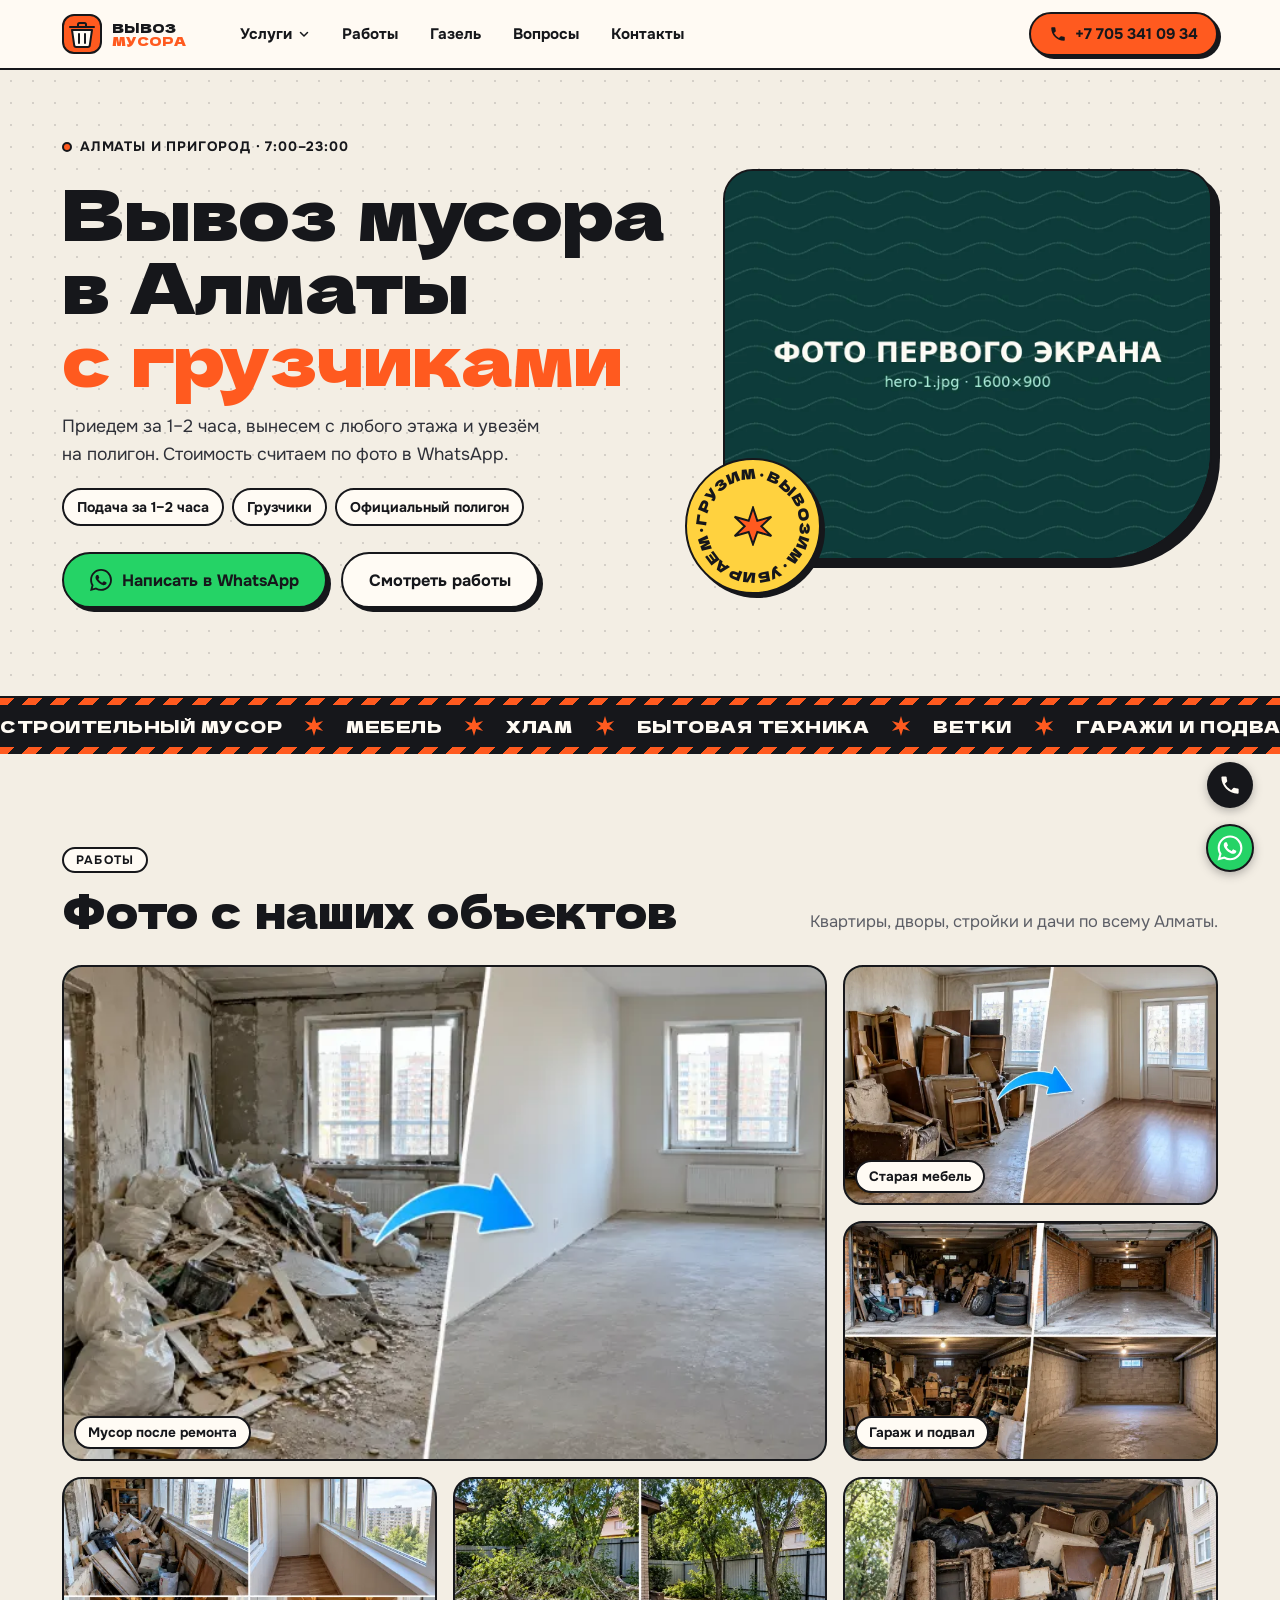
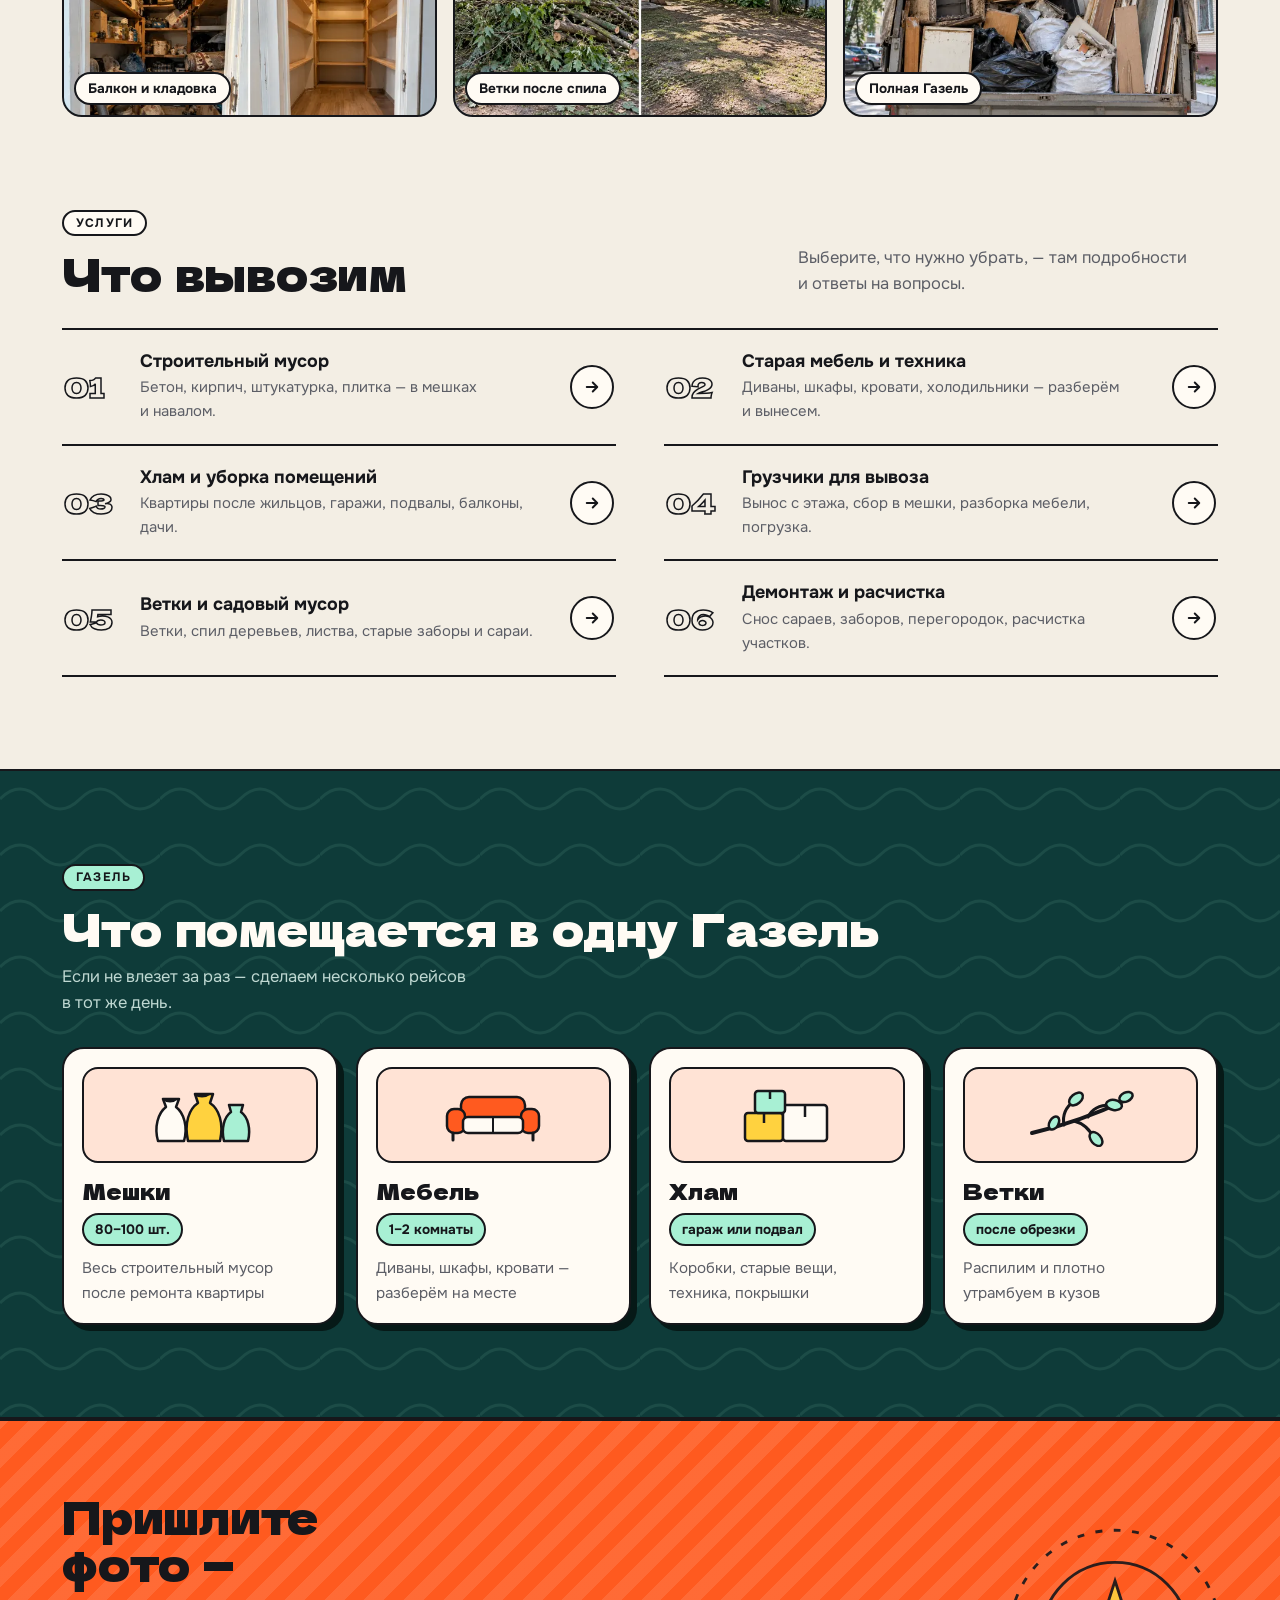
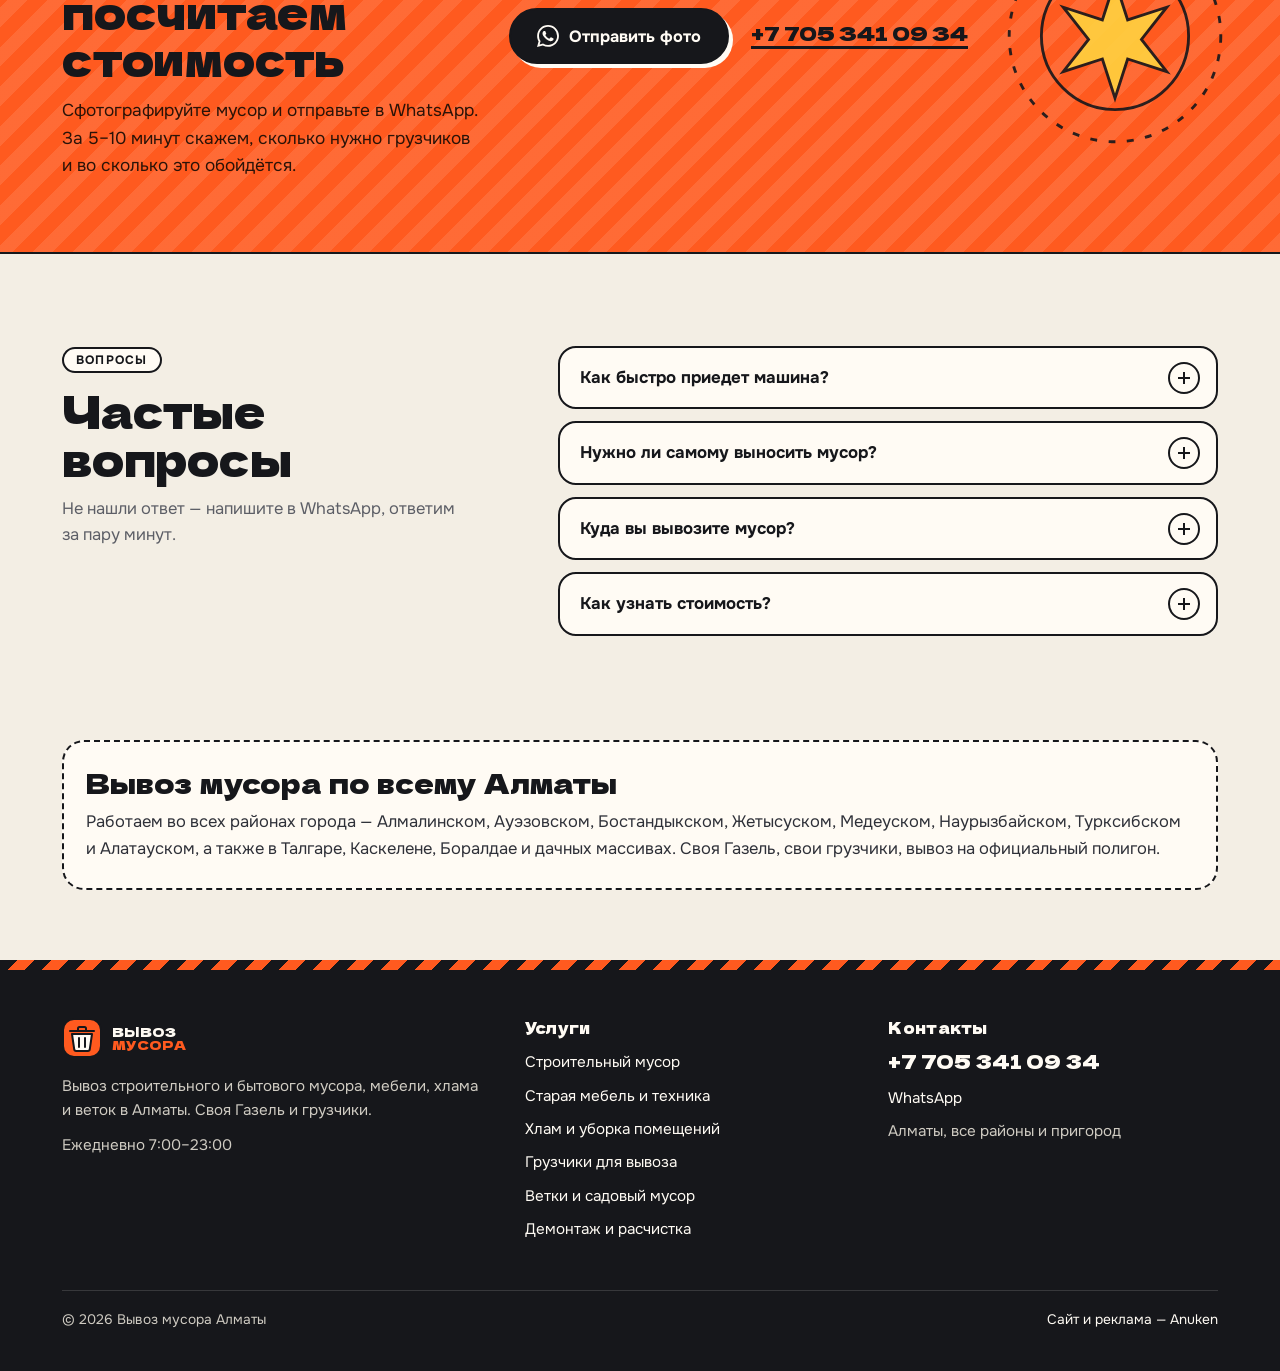
==== commit e9cfd4d0: "Add files via upload" ====
--- a/index.html
+++ b/index.html
@@ -7,22 +7,21 @@
 <meta name="viewport" content="width=device-width, initial-scale=1, viewport-fit=cover">
 <title>Вывоз мусора в Алматы с грузчиками — подача за 1–2 часа</title>
 <meta name="description" content="Вывоз строительного и бытового мусора, мебели и хлама в Алматы. Газель с грузчиками за 1–2 часа, вынос с любого этажа, расчёт по фото в WhatsApp.">
-<link rel="canonical" href="https://vyvoz-musora-almaty.kz/">
-<meta name="theme-color" content="#FFFBF4">
+<link rel="canonical" href="https://qoqys.kz/">
+<meta name="theme-color" content="#FF5A1F">
 <meta property="og:type" content="website">
 <meta property="og:site_name" content="Вывоз мусора Алматы">
 <meta property="og:locale" content="ru_RU">
 <meta property="og:title" content="Вывоз мусора в Алматы с грузчиками — подача за 1–2 часа">
 <meta property="og:description" content="Вывоз строительного и бытового мусора, мебели и хлама в Алматы. Газель с грузчиками за 1–2 часа, вынос с любого этажа, расчёт по фото в WhatsApp.">
-<meta property="og:url" content="https://vyvoz-musora-almaty.kz/">
-<meta property="og:image" content="https://vyvoz-musora-almaty.kz/images/og-banner.jpg">
-<meta property="og:image:secure_url" content="https://vyvoz-musora-almaty.kz/images/og-banner.jpg">
+<meta property="og:url" content="https://qoqys.kz/">
+<meta property="og:image" content="https://qoqys.kz/images/og-banner.jpg">
+<meta property="og:image:secure_url" content="https://qoqys.kz/images/og-banner.jpg">
 <meta property="og:image:type" content="image/jpeg">
 <meta property="og:image:width" content="1200">
 <meta property="og:image:height" content="630">
-<meta property="og:image:alt" content="Вывоз мусора в Алматы с грузчиками — подача за 1–2 часа">
 <meta name="twitter:card" content="summary_large_image">
-<meta name="twitter:image" content="https://vyvoz-musora-almaty.kz/images/og-banner.jpg">
+<meta name="twitter:image" content="https://qoqys.kz/images/og-banner.jpg">
 <link rel="icon" type="image/png" href="images/favicon.png">
 <link rel="apple-touch-icon" href="images/favicon.png">
 <link rel="preload" as="font" type="font/woff2" href="assets/fonts/dela-gothic-one-cyrillic-400-normal.woff2" crossorigin>
@@ -30,73 +29,69 @@
 <link rel="preload" as="image" href="images/hero-1.webp" type="image/webp" fetchpriority="high">
 <link rel="stylesheet" href="assets/style.css">
 <script>function imgFb(i){var p=i.parentNode,s=p&&p.tagName==='PICTURE'?p.querySelector('source'):null;if(s){p.removeChild(s);i.src=i.getAttribute('src');}else{i.onerror=null;i.classList.add('miss');}}</script>
-<script type="application/ld+json">{"@context":"https://schema.org","@graph":[{"@type":"ProfessionalService","@id":"https://vyvoz-musora-almaty.kz/#org","name":"Вывоз мусора Алматы","description":"Вывоз строительного и бытового мусора, мебели и хлама в Алматы. Газель с грузчиками за 1–2 часа, вынос с любого этажа, расчёт по фото в WhatsApp.","url":"https://vyvoz-musora-almaty.kz/","telephone":"+77053410934","image":"https://vyvoz-musora-almaty.kz/images/og-banner.jpg","logo":"https://vyvoz-musora-almaty.kz/images/logo.png","address":{"@type":"PostalAddress","addressLocality":"Алматы","addressCountry":"KZ"},"areaServed":{"@type":"City","name":"Алматы"},"openingHoursSpecification":[{"@type":"OpeningHoursSpecification","dayOfWeek":["Monday","Tuesday","Wednesday","Thursday","Friday","Saturday","Sunday"],"opens":"07:00","closes":"23:00"}],"hasOfferCatalog":{"@type":"OfferCatalog","name":"Услуги","itemListElement":[{"@type":"Offer","itemOffered":{"@type":"Service","name":"Строительный мусор","url":"https://vyvoz-musora-almaty.kz/uslugi/stroitelnyj-musor.html"}},{"@type":"Offer","itemOffered":{"@type":"Service","name":"Старая мебель и техника","url":"https://vyvoz-musora-almaty.kz/uslugi/vyvoz-mebeli.html"}},{"@type":"Offer","itemOffered":{"@type":"Service","name":"Хлам и уборка помещений","url":"https://vyvoz-musora-almaty.kz/uslugi/vyvoz-hlama.html"}},{"@type":"Offer","itemOffered":{"@type":"Service","name":"Грузчики для вывоза","url":"https://vyvoz-musora-almaty.kz/uslugi/gruzchiki.html"}},{"@type":"Offer","itemOffered":{"@type":"Service","name":"Ветки и садовый мусор","url":"https://vyvoz-musora-almaty.kz/uslugi/sadovyj-musor.html"}},{"@type":"Offer","itemOffered":{"@type":"Service","name":"Демонтаж и расчистка","url":"https://vyvoz-musora-almaty.kz/uslugi/demontazh.html"}}]}},{"@type":"WebSite","@id":"https://vyvoz-musora-almaty.kz/#site","url":"https://vyvoz-musora-almaty.kz/","name":"Вывоз мусора Алматы","inLanguage":"ru","publisher":{"@id":"https://vyvoz-musora-almaty.kz/#org"}},{"@type":"FAQPage","mainEntity":[{"@type":"Question","name":"Как быстро приедет машина?","acceptedAnswer":{"@type":"Answer","text":"Обычно через 1–2 часа после звонка. Можно заказать на точное время — утром, вечером или в выходные."}},{"@type":"Question","name":"Нужно ли самому выносить мусор?","acceptedAnswer":{"@type":"Answer","text":"Нет. Грузчики вынесут мусор из квартиры, гаража или подвала, спустят с этажа и загрузят в машину."}},{"@type":"Question","name":"Куда вы вывозите мусор?","acceptedAnswer":{"@type":"Answer","text":"Только на официальный полигон. Организациям выдаём талоны полигона, договор и акт."}},{"@type":"Question","name":"Как узнать стоимость?","acceptedAnswer":{"@type":"Answer","text":"Пришлите фото или видео в WhatsApp. Скажем, сколько нужно грузчиков и рейсов, и назовём сумму — на месте она не меняется, если объём совпал."}}]}]}</script>
+<script type="application/ld+json">{"@context":"https://schema.org","@graph":[{"@type":"ProfessionalService","@id":"https://qoqys.kz/#org","name":"Вывоз мусора Алматы","description":"Вывоз строительного и бытового мусора, мебели и хлама в Алматы. Газель с грузчиками за 1–2 часа, вынос с любого этажа, расчёт по фото в WhatsApp.","url":"https://qoqys.kz/","telephone":"+77053410934","image":"https://qoqys.kz/images/og-banner.jpg","logo":"https://qoqys.kz/images/logo.png","address":{"@type":"PostalAddress","addressLocality":"Алматы","addressCountry":"KZ"},"areaServed":{"@type":"City","name":"Алматы"},"openingHoursSpecification":[{"@type":"OpeningHoursSpecification","dayOfWeek":["Monday","Tuesday","Wednesday","Thursday","Friday","Saturday","Sunday"],"opens":"07:00","closes":"23:00"}],"hasOfferCatalog":{"@type":"OfferCatalog","name":"Услуги","itemListElement":[{"@type":"Offer","itemOffered":{"@type":"Service","name":"Строительный мусор","url":"https://qoqys.kz/uslugi/stroitelnyj-musor.html"}},{"@type":"Offer","itemOffered":{"@type":"Service","name":"Старая мебель и техника","url":"https://qoqys.kz/uslugi/vyvoz-mebeli.html"}},{"@type":"Offer","itemOffered":{"@type":"Service","name":"Хлам и уборка помещений","url":"https://qoqys.kz/uslugi/vyvoz-hlama.html"}},{"@type":"Offer","itemOffered":{"@type":"Service","name":"Грузчики для вывоза","url":"https://qoqys.kz/uslugi/gruzchiki.html"}},{"@type":"Offer","itemOffered":{"@type":"Service","name":"Ветки и садовый мусор","url":"https://qoqys.kz/uslugi/sadovyj-musor.html"}},{"@type":"Offer","itemOffered":{"@type":"Service","name":"Демонтаж и расчистка","url":"https://qoqys.kz/uslugi/demontazh.html"}}]}},{"@type":"WebSite","@id":"https://qoqys.kz/#site","url":"https://qoqys.kz/","name":"Вывоз мусора Алматы","inLanguage":"ru","publisher":{"@id":"https://qoqys.kz/#org"}},{"@type":"FAQPage","mainEntity":[{"@type":"Question","name":"Как быстро приедет машина?","acceptedAnswer":{"@type":"Answer","text":"Обычно через 1–2 часа после звонка. Можно заказать на точное время — утром, вечером или в выходные."}},{"@type":"Question","name":"Нужно ли самому выносить мусор?","acceptedAnswer":{"@type":"Answer","text":"Нет. Грузчики вынесут мусор из квартиры, гаража или подвала, спустят с этажа и загрузят в машину."}},{"@type":"Question","name":"Куда вы вывозите мусор?","acceptedAnswer":{"@type":"Answer","text":"Только на официальный полигон. Организациям выдаём талоны полигона, договор и акт."}},{"@type":"Question","name":"Как узнать стоимость?","acceptedAnswer":{"@type":"Answer","text":"Пришлите фото или видео в WhatsApp. Скажем, сколько нужно грузчиков и рейсов, и назовём сумму — на месте она не меняется, если объём совпал."}}]}]}</script>
 </head>
 <body>
 <header class="hd"><div class="wrap hd-in">
-<a class="logo" href="./" aria-label="Вывоз мусора Алматы, на главную"><svg viewBox="0 0 40 40" aria-hidden="true"><rect x="1" y="1" width="38" height="38" rx="11" fill="#FF5A1F" stroke="#16171B" stroke-width="2"/><path d="M11 16h18l-2 14a2 2 0 0 1-2 2H15a2 2 0 0 1-2-2z" fill="#FFFBF4" stroke="#16171B" stroke-width="2" stroke-linejoin="round"/><path d="M9 16h22M17 12h6" stroke="#16171B" stroke-width="2.4" stroke-linecap="round"/><path d="M17 21v6M23 21v6" stroke="#16171B" stroke-width="2" stroke-linecap="round"/></svg><span>ВЫВОЗ<b>МУСОРА</b></span></a>
+<a class="logo" href="./" aria-label="Вывоз мусора Алматы — на главную"><svg viewBox="0 0 40 40" aria-hidden="true"><rect x="1" y="1" width="38" height="38" rx="11" fill="#FF5A1F" stroke="#16171B" stroke-width="2"/><path d="M10 16h20l-2.2 15.2a2 2 0 0 1-2 1.8H14.2a2 2 0 0 1-2-1.8z" fill="#FFFBF4" stroke="#16171B" stroke-width="2" stroke-linejoin="round"/><path d="M8 13h24M16 13v-2.5a1.5 1.5 0 0 1 1.5-1.5h5a1.5 1.5 0 0 1 1.5 1.5V13" fill="none" stroke="#16171B" stroke-width="2" stroke-linecap="round"/><path d="M17 20v9M23 20v9" stroke="#16171B" stroke-width="2" stroke-linecap="round"/></svg><span>ВЫВОЗ<b>МУСОРА</b></span></a>
 <nav class="nav" aria-label="Меню">
 <div class="dd"><button class="dd-btn" type="button" aria-expanded="false" aria-haspopup="true">Услуги<svg viewBox="0 0 24 24" aria-hidden="true"><path fill="none" stroke="currentColor" stroke-width="3" stroke-linecap="round" stroke-linejoin="round" d="M5 9l7 7 7-7"/></svg></button><div class="dd-list"><a href="uslugi/stroitelnyj-musor.html">Строительный мусор</a><a href="uslugi/vyvoz-mebeli.html">Старая мебель и техника</a><a href="uslugi/vyvoz-hlama.html">Хлам и уборка помещений</a><a href="uslugi/gruzchiki.html">Грузчики для вывоза</a><a href="uslugi/sadovyj-musor.html">Ветки и садовый мусор</a><a href="uslugi/demontazh.html">Демонтаж и расчистка</a></div></div>
 <a href="#works">Работы</a><a href="#fleet">Газель</a><a href="#faq">Вопросы</a><a href="#contacts">Контакты</a>
 </nav>
 <div class="hd-act">
 <a class="hd-tel" href="tel:+77053410934" data-conv="call" aria-label="Позвонить +7 705 341 09 34"><svg viewBox="0 0 24 24" aria-hidden="true"><path fill="currentColor" d="M6.62 10.79a15.1 15.1 0 0 0 6.59 6.59l2.2-2.2a1 1 0 0 1 1.02-.24c1.12.37 2.33.57 3.57.57a1 1 0 0 1 1 1V20a1 1 0 0 1-1 1C10.61 21 3 13.39 3 4a1 1 0 0 1 1-1h3.5a1 1 0 0 1 1 1c0 1.25.2 2.45.57 3.57a1 1 0 0 1-.25 1.02l-2.2 2.2z"/></svg><span class="num">+7 705 341 09 34</span></a>
-<button class="burger" type="button" data-menu-open aria-label="Открыть меню" aria-controls="menu"><i></i></button>
+<button class="burger" type="button" data-menu-open aria-label="Меню" aria-controls="menu"><i></i></button>
 </div></div></header>
 <main>
 <section class="hero dots"><div class="wrap hero-in">
 <div class="hero-txt"><p class="eyebrow">Алматы и пригород · 7:00–23:00</p>
 <h1>Вывоз мусора в Алматы <em>с грузчиками</em></h1>
-<p class="lead">Приедем за 1–2 часа, вынесем с любого этажа и увезём на полигон. Стоимость считаем по фото в WhatsApp.</p>
-<ul class="chips"><li>Подача за 1–2 часа</li><li>Грузчики</li><li>Официальный полигон</li></ul>
+<p class="lead">Приедем за <span class="nw">1–2 часа</span>, вынесем с любого этажа и увезём на полигон. Стоимость считаем по фото в WhatsApp.</p>
+<ul class="chips"><li>Подача за <span class="nw">1–2 часа</span></li><li>Грузчики</li><li>Официальный полигон</li></ul>
 <div class="cta"><a class="btn btn-wa" href="https://wa.me/77053410934?text=%D0%97%D0%B4%D1%80%D0%B0%D0%B2%D1%81%D1%82%D0%B2%D1%83%D0%B9%D1%82%D0%B5%21%20%D0%9D%D1%83%D0%B6%D0%B5%D0%BD%20%D0%B2%D1%8B%D0%B2%D0%BE%D0%B7%20%D0%BC%D1%83%D1%81%D0%BE%D1%80%D0%B0%20%D0%B2%20%D0%90%D0%BB%D0%BC%D0%B0%D1%82%D1%8B.%20%D0%9E%D1%82%D0%BF%D1%80%D0%B0%D0%B2%D0%BB%D1%8F%D1%8E%20%D1%84%D0%BE%D1%82%D0%BE." data-conv="whatsapp" target="_blank" rel="noopener"><svg viewBox="0 0 24 24" aria-hidden="true"><path fill="currentColor" d="M17.47 14.38c-.3-.15-1.76-.87-2.03-.97-.27-.1-.47-.15-.67.15-.2.3-.77.97-.94 1.16-.17.2-.35.22-.64.07-.3-.15-1.26-.46-2.39-1.47-.88-.79-1.48-1.76-1.65-2.06-.17-.3-.02-.46.13-.6.13-.14.3-.35.45-.52.15-.18.2-.3.3-.5.1-.2.05-.37-.03-.52-.07-.15-.67-1.61-.92-2.2-.24-.58-.49-.5-.67-.51h-.57c-.2 0-.52.07-.79.37-.27.3-1.04 1.02-1.04 2.48 0 1.46 1.07 2.88 1.21 3.07.15.2 2.1 3.2 5.08 4.49.71.3 1.26.49 1.7.62.71.23 1.36.2 1.87.12.57-.09 1.76-.72 2-1.41.25-.7.25-1.29.18-1.41-.08-.13-.28-.2-.57-.35zM12.05 21.8h-.01a9.87 9.87 0 0 1-5.03-1.38l-.36-.21-3.74.98 1-3.65-.24-.37a9.86 9.86 0 0 1-1.51-5.26c0-5.45 4.44-9.88 9.89-9.88 2.64 0 5.12 1.03 6.99 2.9a9.83 9.83 0 0 1 2.89 6.99c0 5.45-4.44 9.88-9.88 9.88zm8.41-18.3A11.82 11.82 0 0 0 12.05 0C5.5 0 .16 5.34.16 11.89c0 2.1.55 4.14 1.59 5.95L.06 24l6.3-1.65a11.88 11.88 0 0 0 5.68 1.45h.01c6.55 0 11.89-5.34 11.89-11.89 0-3.18-1.24-6.16-3.48-8.41z"/></svg>Написать в WhatsApp</a><a class="btn btn-line" href="#works">Смотреть работы</a></div>
 </div>
-<div class="hero-pic"><div class="frame"><picture><source type="image/webp" srcset="images/hero-1.webp"><img src="images/hero-1.jpg" width="1600" height="900" alt="" fetchpriority="high" decoding="async" onload="this.classList.add('ok')" onerror="imgFb(this)"></picture></div><div class="sticker" aria-hidden="true"><svg class="ring" viewBox="0 0 100 100"><defs><path id="rp" d="M50 50m-38 0a38 38 0 1 1 76 0a38 38 0 1 1 -76 0"/></defs><text><textPath href="#rp" textLength="236" lengthAdjust="spacing">ГРУЗИМ · ВЫВОЗИМ · УБИРАЕМ · </textPath></text></svg><svg class="core" viewBox="0 0 24 24"><path fill="#FF5A1F" stroke="#16171B" stroke-width="1.3" d="M12 1l2.6 7.2L22 7l-5.4 5 5.4 5-7.4-1.2L12 23l-2.6-7.2L2 17l5.4-5L2 7l7.4 1.2z"/></svg></div></div>
+<div class="hero-pic"><div class="frame"><picture><source type="image/webp" srcset="images/hero-1.webp"><img src="images/hero-1.jpg" width="1600" height="900" alt="" fetchpriority="high" decoding="async" onload="this.classList.add('ok')" onerror="imgFb(this)"></picture></div><div class="sticker" aria-hidden="true"><svg class="ring" viewBox="0 0 100 100"><defs><path id="rp" d="M50 50m-39 0a39 39 0 1 1 78 0a39 39 0 1 1-78 0"/></defs><text><textPath href="#rp" textLength="244">ГРУЗИМ · ВЫВОЗИМ · УБИРАЕМ · </textPath></text></svg><svg class="core" viewBox="0 0 24 24"><path fill="#FF5A1F" stroke="#16171B" stroke-width="1.2" d="M12 1l2.6 7.9L23 6.5l-6 5.7L23 18l-8.4-2.4L12 23l-2.6-7.4L1 18l6-5.8L1 6.5l8.4 2.4z"/></svg></div></div>
 </div></section>
-<div class="tick" aria-hidden="true"><div class="tick-row"><span>Строительный мусор<svg viewBox="0 0 24 24" aria-hidden="true"><path fill="currentColor" d="M12 1l2.6 7.2L22 7l-5.4 5 5.4 5-7.4-1.2L12 23l-2.6-7.2L2 17l5.4-5L2 7l7.4 1.2z"/></svg></span><span>Мебель<svg viewBox="0 0 24 24" aria-hidden="true"><path fill="currentColor" d="M12 1l2.6 7.2L22 7l-5.4 5 5.4 5-7.4-1.2L12 23l-2.6-7.2L2 17l5.4-5L2 7l7.4 1.2z"/></svg></span><span>Хлам<svg viewBox="0 0 24 24" aria-hidden="true"><path fill="currentColor" d="M12 1l2.6 7.2L22 7l-5.4 5 5.4 5-7.4-1.2L12 23l-2.6-7.2L2 17l5.4-5L2 7l7.4 1.2z"/></svg></span><span>Бытовая техника<svg viewBox="0 0 24 24" aria-hidden="true"><path fill="currentColor" d="M12 1l2.6 7.2L22 7l-5.4 5 5.4 5-7.4-1.2L12 23l-2.6-7.2L2 17l5.4-5L2 7l7.4 1.2z"/></svg></span><span>Ветки<svg viewBox="0 0 24 24" aria-hidden="true"><path fill="currentColor" d="M12 1l2.6 7.2L22 7l-5.4 5 5.4 5-7.4-1.2L12 23l-2.6-7.2L2 17l5.4-5L2 7l7.4 1.2z"/></svg></span><span>Гаражи и подвалы<svg viewBox="0 0 24 24" aria-hidden="true"><path fill="currentColor" d="M12 1l2.6 7.2L22 7l-5.4 5 5.4 5-7.4-1.2L12 23l-2.6-7.2L2 17l5.4-5L2 7l7.4 1.2z"/></svg></span><span>Демонтаж<svg viewBox="0 0 24 24" aria-hidden="true"><path fill="currentColor" d="M12 1l2.6 7.2L22 7l-5.4 5 5.4 5-7.4-1.2L12 23l-2.6-7.2L2 17l5.4-5L2 7l7.4 1.2z"/></svg></span><span>Грузчики<svg viewBox="0 0 24 24" aria-hidden="true"><path fill="currentColor" d="M12 1l2.6 7.2L22 7l-5.4 5 5.4 5-7.4-1.2L12 23l-2.6-7.2L2 17l5.4-5L2 7l7.4 1.2z"/></svg></span><span>Строительный мусор<svg viewBox="0 0 24 24" aria-hidden="true"><path fill="currentColor" d="M12 1l2.6 7.2L22 7l-5.4 5 5.4 5-7.4-1.2L12 23l-2.6-7.2L2 17l5.4-5L2 7l7.4 1.2z"/></svg></span><span>Мебель<svg viewBox="0 0 24 24" aria-hidden="true"><path fill="currentColor" d="M12 1l2.6 7.2L22 7l-5.4 5 5.4 5-7.4-1.2L12 23l-2.6-7.2L2 17l5.4-5L2 7l7.4 1.2z"/></svg></span><span>Хлам<svg viewBox="0 0 24 24" aria-hidden="true"><path fill="currentColor" d="M12 1l2.6 7.2L22 7l-5.4 5 5.4 5-7.4-1.2L12 23l-2.6-7.2L2 17l5.4-5L2 7l7.4 1.2z"/></svg></span><span>Бытовая техника<svg viewBox="0 0 24 24" aria-hidden="true"><path fill="currentColor" d="M12 1l2.6 7.2L22 7l-5.4 5 5.4 5-7.4-1.2L12 23l-2.6-7.2L2 17l5.4-5L2 7l7.4 1.2z"/></svg></span><span>Ветки<svg viewBox="0 0 24 24" aria-hidden="true"><path fill="currentColor" d="M12 1l2.6 7.2L22 7l-5.4 5 5.4 5-7.4-1.2L12 23l-2.6-7.2L2 17l5.4-5L2 7l7.4 1.2z"/></svg></span><span>Гаражи и подвалы<svg viewBox="0 0 24 24" aria-hidden="true"><path fill="currentColor" d="M12 1l2.6 7.2L22 7l-5.4 5 5.4 5-7.4-1.2L12 23l-2.6-7.2L2 17l5.4-5L2 7l7.4 1.2z"/></svg></span><span>Демонтаж<svg viewBox="0 0 24 24" aria-hidden="true"><path fill="currentColor" d="M12 1l2.6 7.2L22 7l-5.4 5 5.4 5-7.4-1.2L12 23l-2.6-7.2L2 17l5.4-5L2 7l7.4 1.2z"/></svg></span><span>Грузчики<svg viewBox="0 0 24 24" aria-hidden="true"><path fill="currentColor" d="M12 1l2.6 7.2L22 7l-5.4 5 5.4 5-7.4-1.2L12 23l-2.6-7.2L2 17l5.4-5L2 7l7.4 1.2z"/></svg></span></div></div>
-
+<div class="tick" aria-hidden="true"><div class="tick-row"><span>Строительный мусор<svg viewBox="0 0 24 24" aria-hidden="true"><path fill="currentColor" d="M12 0l2.6 8.4L23 6l-6 6.1L23 18l-8.4-2.4L12 24l-2.6-8.4L1 18l6-5.9L1 6l8.4 2.4z"/></svg></span><span>Мебель<svg viewBox="0 0 24 24" aria-hidden="true"><path fill="currentColor" d="M12 0l2.6 8.4L23 6l-6 6.1L23 18l-8.4-2.4L12 24l-2.6-8.4L1 18l6-5.9L1 6l8.4 2.4z"/></svg></span><span>Хлам<svg viewBox="0 0 24 24" aria-hidden="true"><path fill="currentColor" d="M12 0l2.6 8.4L23 6l-6 6.1L23 18l-8.4-2.4L12 24l-2.6-8.4L1 18l6-5.9L1 6l8.4 2.4z"/></svg></span><span>Бытовая техника<svg viewBox="0 0 24 24" aria-hidden="true"><path fill="currentColor" d="M12 0l2.6 8.4L23 6l-6 6.1L23 18l-8.4-2.4L12 24l-2.6-8.4L1 18l6-5.9L1 6l8.4 2.4z"/></svg></span><span>Ветки<svg viewBox="0 0 24 24" aria-hidden="true"><path fill="currentColor" d="M12 0l2.6 8.4L23 6l-6 6.1L23 18l-8.4-2.4L12 24l-2.6-8.4L1 18l6-5.9L1 6l8.4 2.4z"/></svg></span><span>Гаражи и подвалы<svg viewBox="0 0 24 24" aria-hidden="true"><path fill="currentColor" d="M12 0l2.6 8.4L23 6l-6 6.1L23 18l-8.4-2.4L12 24l-2.6-8.4L1 18l6-5.9L1 6l8.4 2.4z"/></svg></span><span>Демонтаж<svg viewBox="0 0 24 24" aria-hidden="true"><path fill="currentColor" d="M12 0l2.6 8.4L23 6l-6 6.1L23 18l-8.4-2.4L12 24l-2.6-8.4L1 18l6-5.9L1 6l8.4 2.4z"/></svg></span><span>Грузчики<svg viewBox="0 0 24 24" aria-hidden="true"><path fill="currentColor" d="M12 0l2.6 8.4L23 6l-6 6.1L23 18l-8.4-2.4L12 24l-2.6-8.4L1 18l6-5.9L1 6l8.4 2.4z"/></svg></span><span>Строительный мусор<svg viewBox="0 0 24 24" aria-hidden="true"><path fill="currentColor" d="M12 0l2.6 8.4L23 6l-6 6.1L23 18l-8.4-2.4L12 24l-2.6-8.4L1 18l6-5.9L1 6l8.4 2.4z"/></svg></span><span>Мебель<svg viewBox="0 0 24 24" aria-hidden="true"><path fill="currentColor" d="M12 0l2.6 8.4L23 6l-6 6.1L23 18l-8.4-2.4L12 24l-2.6-8.4L1 18l6-5.9L1 6l8.4 2.4z"/></svg></span><span>Хлам<svg viewBox="0 0 24 24" aria-hidden="true"><path fill="currentColor" d="M12 0l2.6 8.4L23 6l-6 6.1L23 18l-8.4-2.4L12 24l-2.6-8.4L1 18l6-5.9L1 6l8.4 2.4z"/></svg></span><span>Бытовая техника<svg viewBox="0 0 24 24" aria-hidden="true"><path fill="currentColor" d="M12 0l2.6 8.4L23 6l-6 6.1L23 18l-8.4-2.4L12 24l-2.6-8.4L1 18l6-5.9L1 6l8.4 2.4z"/></svg></span><span>Ветки<svg viewBox="0 0 24 24" aria-hidden="true"><path fill="currentColor" d="M12 0l2.6 8.4L23 6l-6 6.1L23 18l-8.4-2.4L12 24l-2.6-8.4L1 18l6-5.9L1 6l8.4 2.4z"/></svg></span><span>Гаражи и подвалы<svg viewBox="0 0 24 24" aria-hidden="true"><path fill="currentColor" d="M12 0l2.6 8.4L23 6l-6 6.1L23 18l-8.4-2.4L12 24l-2.6-8.4L1 18l6-5.9L1 6l8.4 2.4z"/></svg></span><span>Демонтаж<svg viewBox="0 0 24 24" aria-hidden="true"><path fill="currentColor" d="M12 0l2.6 8.4L23 6l-6 6.1L23 18l-8.4-2.4L12 24l-2.6-8.4L1 18l6-5.9L1 6l8.4 2.4z"/></svg></span><span>Грузчики<svg viewBox="0 0 24 24" aria-hidden="true"><path fill="currentColor" d="M12 0l2.6 8.4L23 6l-6 6.1L23 18l-8.4-2.4L12 24l-2.6-8.4L1 18l6-5.9L1 6l8.4 2.4z"/></svg></span></div></div>
 <section class="sec" id="works"><div class="wrap">
-<div class="sh"><div><span class="kick">Наши работы</span><h2>Фото с объектов</h2></div><p>Так выглядят квартиры, дворы и участки после нашей бригады.</p></div>
+<div class="sh"><div><span class="kick">Работы</span><h2>Фото с наших объектов</h2></div><p>Квартиры, дворы, стройки и дачи по всему Алматы.</p></div>
 <div class="bento"><figure class="ph"><picture><source type="image/webp" srcset="images/portfolio/01-stroitelnyj-musor.webp"><img src="images/portfolio/01-stroitelnyj-musor.jpg" width="640" height="400" alt="Мусор после ремонта" loading="lazy" decoding="async" onload="this.classList.add('ok')" onerror="imgFb(this)"></picture><figcaption>Мусор после ремонта</figcaption></figure><figure class="ph"><picture><source type="image/webp" srcset="images/portfolio/02-vyvoz-mebeli.webp"><img src="images/portfolio/02-vyvoz-mebeli.jpg" width="640" height="400" alt="Старая мебель" loading="lazy" decoding="async" onload="this.classList.add('ok')" onerror="imgFb(this)"></picture><figcaption>Старая мебель</figcaption></figure><figure class="ph"><picture><source type="image/webp" srcset="images/portfolio/03-rasschistka-garazha.webp"><img src="images/portfolio/03-rasschistka-garazha.jpg" width="640" height="400" alt="Гараж и подвал" loading="lazy" decoding="async" onload="this.classList.add('ok')" onerror="imgFb(this)"></picture><figcaption>Гараж и подвал</figcaption></figure><figure class="ph"><picture><source type="image/webp" srcset="images/portfolio/04-balkon.webp"><img src="images/portfolio/04-balkon.jpg" width="640" height="400" alt="Балкон и кладовка" loading="lazy" decoding="async" onload="this.classList.add('ok')" onerror="imgFb(this)"></picture><figcaption>Балкон и кладовка</figcaption></figure><figure class="ph"><picture><source type="image/webp" srcset="images/portfolio/05-vetki.webp"><img src="images/portfolio/05-vetki.jpg" width="640" height="400" alt="Ветки после спила" loading="lazy" decoding="async" onload="this.classList.add('ok')" onerror="imgFb(this)"></picture><figcaption>Ветки после спила</figcaption></figure><figure class="ph"><picture><source type="image/webp" srcset="images/portfolio/06-gazel.webp"><img src="images/portfolio/06-gazel.jpg" width="640" height="400" alt="Полная Газель" loading="lazy" decoding="async" onload="this.classList.add('ok')" onerror="imgFb(this)"></picture><figcaption>Полная Газель</figcaption></figure></div></div></section>
 <section class="sec" id="services" style="padding-top:0"><div class="wrap">
-<div class="sh"><div><span class="kick">Услуги</span><h2>Что вывозим</h2></div></div>
+<div class="sh"><div><span class="kick">Услуги</span><h2>Что вывозим</h2></div><p>Выберите, что нужно убрать, — там подробности и ответы на вопросы.</p></div>
 <div class="slist"><a class="sl" href="uslugi/stroitelnyj-musor.html"><span class="sl-n">01</span><span><span class="sl-t">Строительный мусор</span><span class="sl-d">Бетон, кирпич, штукатурка, плитка — в мешках и навалом.</span></span><span class="sl-go"><svg viewBox="0 0 24 24" aria-hidden="true"><path fill="none" stroke="currentColor" stroke-width="2.6" stroke-linecap="round" stroke-linejoin="round" d="M5 12h13M13 6l6 6-6 6"/></svg></span></a><a class="sl" href="uslugi/vyvoz-mebeli.html"><span class="sl-n">02</span><span><span class="sl-t">Старая мебель и техника</span><span class="sl-d">Диваны, шкафы, кровати, холодильники — разберём и вынесем.</span></span><span class="sl-go"><svg viewBox="0 0 24 24" aria-hidden="true"><path fill="none" stroke="currentColor" stroke-width="2.6" stroke-linecap="round" stroke-linejoin="round" d="M5 12h13M13 6l6 6-6 6"/></svg></span></a><a class="sl" href="uslugi/vyvoz-hlama.html"><span class="sl-n">03</span><span><span class="sl-t">Хлам и уборка помещений</span><span class="sl-d">Квартиры после жильцов, гаражи, подвалы, балконы, дачи.</span></span><span class="sl-go"><svg viewBox="0 0 24 24" aria-hidden="true"><path fill="none" stroke="currentColor" stroke-width="2.6" stroke-linecap="round" stroke-linejoin="round" d="M5 12h13M13 6l6 6-6 6"/></svg></span></a><a class="sl" href="uslugi/gruzchiki.html"><span class="sl-n">04</span><span><span class="sl-t">Грузчики для вывоза</span><span class="sl-d">Вынос с этажа, сбор в мешки, разборка мебели, погрузка.</span></span><span class="sl-go"><svg viewBox="0 0 24 24" aria-hidden="true"><path fill="none" stroke="currentColor" stroke-width="2.6" stroke-linecap="round" stroke-linejoin="round" d="M5 12h13M13 6l6 6-6 6"/></svg></span></a><a class="sl" href="uslugi/sadovyj-musor.html"><span class="sl-n">05</span><span><span class="sl-t">Ветки и садовый мусор</span><span class="sl-d">Ветки, спил деревьев, листва, старые заборы и сараи.</span></span><span class="sl-go"><svg viewBox="0 0 24 24" aria-hidden="true"><path fill="none" stroke="currentColor" stroke-width="2.6" stroke-linecap="round" stroke-linejoin="round" d="M5 12h13M13 6l6 6-6 6"/></svg></span></a><a class="sl" href="uslugi/demontazh.html"><span class="sl-n">06</span><span><span class="sl-t">Демонтаж и расчистка</span><span class="sl-d">Снос сараев, заборов, перегородок, расчистка участков.</span></span><span class="sl-go"><svg viewBox="0 0 24 24" aria-hidden="true"><path fill="none" stroke="currentColor" stroke-width="2.6" stroke-linecap="round" stroke-linejoin="round" d="M5 12h13M13 6l6 6-6 6"/></svg></span></a></div></div></section>
 <section class="sec dark" id="fleet"><div class="wrap">
-<div class="sh"><div><span class="kick">Наша машина</span><h2>Что помещается в одну Газель</h2></div><div class="van-box"><svg class="van-big" viewBox="0 0 112 64" aria-hidden="true"><path d="M8 50V20a4 4 0 0 1 4-4h54v34z" fill="#FFFBF4" fill="none" stroke="#16171B" stroke-width="2.4" stroke-linejoin="round" stroke-linecap="round"/><path d="M66 24h18l12 12v14H66z" fill="#FF5A1F" fill="none" stroke="#16171B" stroke-width="2.4" stroke-linejoin="round" stroke-linecap="round"/><path d="M72 29h11l7 7H72z" fill="#A8F0D4" fill="none" stroke="#16171B" stroke-width="2.4" stroke-linejoin="round" stroke-linecap="round"/><path d="M18 26h38M18 34h30" fill="none" stroke="#16171B" stroke-width="2.4" stroke-linejoin="round" stroke-linecap="round" stroke-opacity=".35"/><circle cx="26" cy="52" r="6" fill="#16171B"/><circle cx="26" cy="52" r="2.2" fill="#FFE3D5"/><circle cx="84" cy="52" r="6" fill="#16171B"/><circle cx="84" cy="52" r="2.2" fill="#FFE3D5"/><path d="M4 50h98" fill="none" stroke="#16171B" stroke-width="2.4" stroke-linejoin="round" stroke-linecap="round"/></svg><p>Газель до 1,5 т, кузов около 10 м³. Если мусора больше — сделаем несколько рейсов в тот же день.</p></div></div>
-<div class="fleet"><div class="fl"><div class="fl-ic"><svg viewBox="0 0 112 64" aria-hidden="true"><path d="M20 56c-8 0-10-6-8-14l5-16h18l5 16c2 8 0 14-8 14z" fill="#FFFBF4" fill="none" stroke="#16171B" stroke-width="2.4" stroke-linejoin="round" stroke-linecap="round"/><path d="M19 26l2-8h10l2 8" fill="#FFD23F" fill="none" stroke="#16171B" stroke-width="2.4" stroke-linejoin="round" stroke-linecap="round"/><path d="M46 56c-9 0-11-7-9-16l6-18h20l6 18c2 9 0 16-9 16z" fill="#FFFBF4" fill="none" stroke="#16171B" stroke-width="2.4" stroke-linejoin="round" stroke-linecap="round"/><path d="M45 22l2-9h12l2 9" fill="#FF5A1F" fill="none" stroke="#16171B" stroke-width="2.4" stroke-linejoin="round" stroke-linecap="round"/><path d="M76 56c-8 0-10-6-8-14l5-16h18l5 16c2 8 0 14-8 14z" fill="#FFFBF4" fill="none" stroke="#16171B" stroke-width="2.4" stroke-linejoin="round" stroke-linecap="round"/><path d="M75 26l2-8h10l2 8" fill="#A8F0D4" fill="none" stroke="#16171B" stroke-width="2.4" stroke-linejoin="round" stroke-linecap="round"/></svg></div><h3>Мешки</h3><span class="cap">80–100 шт.</span><p>Весь строительный мусор после ремонта квартиры</p></div><div class="fl"><div class="fl-ic"><svg viewBox="0 0 112 64" aria-hidden="true"><path d="M22 34V20a6 6 0 0 1 6-6h56a6 6 0 0 1 6 6v14" fill="#A8F0D4" fill="none" stroke="#16171B" stroke-width="2.4" stroke-linejoin="round" stroke-linecap="round"/><path d="M12 34a6 6 0 0 1 12 0v4h64v-4a6 6 0 0 1 12 0v14H12z" fill="#FF5A1F" fill="none" stroke="#16171B" stroke-width="2.4" stroke-linejoin="round" stroke-linecap="round"/><path d="M24 38h64v10H24z" fill="#FFFBF4" fill="none" stroke="#16171B" stroke-width="2.4" stroke-linejoin="round" stroke-linecap="round"/><path d="M18 48v8M94 48v8" fill="none" stroke="#16171B" stroke-width="2.4" stroke-linejoin="round" stroke-linecap="round"/></svg></div><h3>Мебель</h3><span class="cap">1–2 комнаты</span><p>Диваны, шкафы, кровати — разберём на месте</p></div><div class="fl"><div class="fl-ic"><svg viewBox="0 0 112 64" aria-hidden="true"><path d="M14 30h36v26H14z" fill="#FFD23F" fill="none" stroke="#16171B" stroke-width="2.4" stroke-linejoin="round" stroke-linecap="round"/><path d="M26 30v8h12v-8" fill="none" stroke="#16171B" stroke-width="2.4" stroke-linejoin="round" stroke-linecap="round"/><path d="M56 22h42v34H56z" fill="#FFFBF4" fill="none" stroke="#16171B" stroke-width="2.4" stroke-linejoin="round" stroke-linecap="round"/><path d="M70 22v9h14v-9" fill="none" stroke="#16171B" stroke-width="2.4" stroke-linejoin="round" stroke-linecap="round"/><path d="M22 8h28v22H22z" fill="#FF5A1F" fill="none" stroke="#16171B" stroke-width="2.4" stroke-linejoin="round" stroke-linecap="round"/><path d="M32 8v7h8V8" fill="none" stroke="#16171B" stroke-width="2.4" stroke-linejoin="round" stroke-linecap="round"/></svg></div><h3>Хлам</h3><span class="cap">гараж или подвал</span><p>Коробки, старые вещи, техника, покрышки</p></div><div class="fl"><div class="fl-ic"><svg viewBox="0 0 112 64" aria-hidden="true"><path d="M8 54C34 44 62 30 104 10" fill="none" stroke="#16171B" stroke-width="4" stroke-linecap="round"/><path d="M40 42C38 30 44 22 54 18" fill="none" stroke="#16171B" stroke-width="2.4" stroke-linejoin="round" stroke-linecap="round"/><path d="M70 28c2-10 10-16 20-16" fill="none" stroke="#16171B" stroke-width="2.4" stroke-linejoin="round" stroke-linecap="round"/><path d="M54 18c6 4 6 12 0 16-6-4-6-12 0-16z" fill="#A8F0D4" fill="none" stroke="#16171B" stroke-width="2.4" stroke-linejoin="round" stroke-linecap="round"/><path d="M90 12c2 7-3 13-10 13 0-7 4-12 10-13z" fill="#A8F0D4" fill="none" stroke="#16171B" stroke-width="2.4" stroke-linejoin="round" stroke-linecap="round"/><path d="M26 48c-4-6-2-13 5-16 3 7 1 13-5 16z" fill="#A8F0D4" fill="none" stroke="#16171B" stroke-width="2.4" stroke-linejoin="round" stroke-linecap="round"/><path d="M66 32c7-2 13 2 14 9-7 2-13-2-14-9z" fill="#A8F0D4" fill="none" stroke="#16171B" stroke-width="2.4" stroke-linejoin="round" stroke-linecap="round"/></svg></div><h3>Ветки</h3><span class="cap">после обрезки</span><p>Распилим и плотно утрамбуем в кузов</p></div></div></div></section>
+<div class="sh"><div><span class="kick">Газель</span><h2>Что помещается в одну Газель</h2></div><p>Если не влезет за раз — сделаем несколько рейсов в тот же день.</p></div>
+<div class="fleet"><div class="fl"><div class="fl-ic"><svg viewBox="0 0 112 64" aria-hidden="true"><path d="M14 58c-4-14 0-28 8-34l-3-8h16l-3 8c8 6 12 20 8 34z" fill="#FFFBF4" stroke="#16171B" stroke-width="2.5" stroke-linejoin="round"/><path d="M20 16c3 3 9 3 12 0" fill="none" stroke="#16171B" stroke-width="2.5" stroke-linejoin="round"/><path d="M44 58c-4-18 1-32 10-38l-3-9h18l-3 9c9 6 14 20 10 38z" fill="#FFD23F" stroke="#16171B" stroke-width="2.5" stroke-linejoin="round"/><path d="M51 11c4 3 10 3 14 0" fill="none" stroke="#16171B" stroke-width="2.5" stroke-linejoin="round"/><path d="M80 58c-3-12 0-24 7-29l-2-7h14l-2 7c7 5 10 17 7 29z" fill="#A8F0D4" stroke="#16171B" stroke-width="2.5" stroke-linejoin="round"/></svg></div><h3>Мешки</h3><span class="cap"><span class="nw">80–100 шт.</span></span><p>Весь строительный мусор после ремонта квартиры</p></div><div class="fl"><div class="fl-ic"><svg viewBox="0 0 112 64" aria-hidden="true"><rect x="24" y="14" width="64" height="24" rx="8" fill="#FF5A1F" stroke="#16171B" stroke-width="2.5" stroke-linejoin="round"/><rect x="10" y="26" width="18" height="24" rx="7" fill="#FF5A1F" stroke="#16171B" stroke-width="2.5" stroke-linejoin="round"/><rect x="84" y="26" width="18" height="24" rx="7" fill="#FF5A1F" stroke="#16171B" stroke-width="2.5" stroke-linejoin="round"/><rect x="26" y="34" width="60" height="16" rx="5" fill="#FFFBF4" stroke="#16171B" stroke-width="2.5" stroke-linejoin="round"/><path d="M56 34v16" stroke="#16171B" stroke-width="2"/><path d="M16 50v7M96 50v7" stroke="#16171B" stroke-width="3" stroke-linecap="round"/></svg></div><h3>Мебель</h3><span class="cap"><span class="nw">1–2 комнаты</span></span><p>Диваны, шкафы, кровати — разберём на месте</p></div><div class="fl"><div class="fl-ic"><svg viewBox="0 0 112 64" aria-hidden="true"><rect x="14" y="30" width="38" height="28" rx="3" fill="#FFD23F" stroke="#16171B" stroke-width="2.5" stroke-linejoin="round"/><path d="M33 30v10" stroke="#16171B" stroke-width="2.5"/><rect x="52" y="22" width="44" height="36" rx="3" fill="#FFFBF4" stroke="#16171B" stroke-width="2.5" stroke-linejoin="round"/><path d="M74 22v12" stroke="#16171B" stroke-width="2.5"/><rect x="24" y="8" width="30" height="22" rx="3" fill="#A8F0D4" stroke="#16171B" stroke-width="2.5" stroke-linejoin="round"/><path d="M39 8v8" stroke="#16171B" stroke-width="2.5"/></svg></div><h3>Хлам</h3><span class="cap">гараж или подвал</span><p>Коробки, старые вещи, техника, покрышки</p></div><div class="fl"><div class="fl-ic"><svg viewBox="0 0 112 64" aria-hidden="true"><path d="M8 50C34 44 62 36 104 16" fill="none" stroke="#16171B" stroke-width="4" stroke-linecap="round"/><path d="M40 42c-2-10 2-18 10-24M64 34c4-8 12-12 22-12M50 38c8 2 16 8 20 18" fill="none" stroke="#16171B" stroke-width="3" stroke-linecap="round"/><g fill="#A8F0D4" stroke="#16171B" stroke-width="2.5" stroke-linejoin="round"><ellipse cx="52" cy="16" rx="8" ry="5" transform="rotate(-40 52 16)"/><ellipse cx="90" cy="22" rx="8" ry="5" transform="rotate(10 90 22)"/><ellipse cx="72" cy="56" rx="8" ry="5" transform="rotate(50 72 56)"/><ellipse cx="102" cy="14" rx="7" ry="4.5" transform="rotate(-25 102 14)"/><ellipse cx="30" cy="40" rx="7" ry="4.5" transform="rotate(-60 30 40)"/></g></svg></div><h3>Ветки</h3><span class="cap">после обрезки</span><p>Распилим и плотно утрамбуем в кузов</p></div></div></div></section>
 <section class="cta-band"><div class="wrap cta-in">
-<div><h2>Пришлите фото — посчитаем стоимость</h2><p style="margin-top:14px">Сфотографируйте мусор и отправьте в WhatsApp. За 5–10 минут скажем, сколько нужно грузчиков и во сколько это обойдётся.</p></div>
-<div class="acts"><a class="btn btn-ink" href="https://wa.me/77053410934?text=%D0%97%D0%B4%D1%80%D0%B0%D0%B2%D1%81%D1%82%D0%B2%D1%83%D0%B9%D1%82%D0%B5%21%20%D0%9D%D1%83%D0%B6%D0%B5%D0%BD%20%D0%B2%D1%8B%D0%B2%D0%BE%D0%B7%20%D0%BC%D1%83%D1%81%D0%BE%D1%80%D0%B0%20%D0%B2%20%D0%90%D0%BB%D0%BC%D0%B0%D1%82%D1%8B.%20%D0%9E%D1%82%D0%BF%D1%80%D0%B0%D0%B2%D0%BB%D1%8F%D1%8E%20%D1%84%D0%BE%D1%82%D0%BE." data-conv="whatsapp" target="_blank" rel="noopener"><svg viewBox="0 0 24 24" aria-hidden="true"><path fill="currentColor" d="M17.47 14.38c-.3-.15-1.76-.87-2.03-.97-.27-.1-.47-.15-.67.15-.2.3-.77.97-.94 1.16-.17.2-.35.22-.64.07-.3-.15-1.26-.46-2.39-1.47-.88-.79-1.48-1.76-1.65-2.06-.17-.3-.02-.46.13-.6.13-.14.3-.35.45-.52.15-.18.2-.3.3-.5.1-.2.05-.37-.03-.52-.07-.15-.67-1.61-.92-2.2-.24-.58-.49-.5-.67-.51h-.57c-.2 0-.52.07-.79.37-.27.3-1.04 1.02-1.04 2.48 0 1.46 1.07 2.88 1.21 3.07.15.2 2.1 3.2 5.08 4.49.71.3 1.26.49 1.7.62.71.23 1.36.2 1.87.12.57-.09 1.76-.72 2-1.41.25-.7.25-1.29.18-1.41-.08-.13-.28-.2-.57-.35zM12.05 21.8h-.01a9.87 9.87 0 0 1-5.03-1.38l-.36-.21-3.74.98 1-3.65-.24-.37a9.86 9.86 0 0 1-1.51-5.26c0-5.45 4.44-9.88 9.89-9.88 2.64 0 5.12 1.03 6.99 2.9a9.83 9.83 0 0 1 2.89 6.99c0 5.45-4.44 9.88-9.88 9.88zm8.41-18.3A11.82 11.82 0 0 0 12.05 0C5.5 0 .16 5.34.16 11.89c0 2.1.55 4.14 1.59 5.95L.06 24l6.3-1.65a11.88 11.88 0 0 0 5.68 1.45h.01c6.55 0 11.89-5.34 11.89-11.89 0-3.18-1.24-6.16-3.48-8.41z"/></svg>Отправить фото</a></div>
-</div><svg class="burst" viewBox="0 0 200 200" aria-hidden="true"><path fill="#FFD23F" stroke="#16171B" stroke-width="3" d="M100 6l16 40 42-16-18 40 44 12-40 20 26 36-44-4 2 44-28-34-28 34 2-44-44 4 26-36-40-20 44-12-18-40 42 16z"/><text x="100" y="96" text-anchor="middle" font-family="Dela Gothic One,Arial Black,sans-serif" font-size="17" fill="#16171B">ОТВЕТ</text><text x="100" y="120" text-anchor="middle" font-family="Dela Gothic One,Arial Black,sans-serif" font-size="13" fill="#16171B">ЗА 5 МИНУТ</text></svg></section>
-<section class="sec" id="faq"><div class="wrap faq-grid">
-<div><span class="kick">Вопросы</span><h2>Частые вопросы</h2><p style="margin-top:14px;color:var(--mut)">Не нашли ответ — напишите в WhatsApp, ответим за пару минут.</p></div>
-<div class="faq"><details><summary>Как быстро приедет машина?</summary><div class="ans"><p>Обычно через 1–2 часа после звонка. Можно заказать на точное время — утром, вечером или в выходные.</p></div></details><details><summary>Нужно ли самому выносить мусор?</summary><div class="ans"><p>Нет. Грузчики вынесут мусор из квартиры, гаража или подвала, спустят с этажа и загрузят в машину.</p></div></details><details><summary>Куда вы вывозите мусор?</summary><div class="ans"><p>Только на официальный полигон. Организациям выдаём талоны полигона, договор и акт.</p></div></details><details><summary>Как узнать стоимость?</summary><div class="ans"><p>Пришлите фото или видео в WhatsApp. Скажем, сколько нужно грузчиков и рейсов, и назовём сумму — на месте она не меняется, если объём совпал.</p></div></details></div></div></section>
-
+<div><h2>Пришлите фото — посчитаем стоимость</h2><p style="margin-top:14px">Сфотографируйте мусор и отправьте в WhatsApp. За <span class="nw">5–10 минут</span> скажем, сколько нужно грузчиков и во сколько это обойдётся.</p></div>
+<div class="acts"><a class="btn btn-ink" href="https://wa.me/77053410934?text=%D0%97%D0%B4%D1%80%D0%B0%D0%B2%D1%81%D1%82%D0%B2%D1%83%D0%B9%D1%82%D0%B5%21%20%D0%9D%D1%83%D0%B6%D0%B5%D0%BD%20%D0%B2%D1%8B%D0%B2%D0%BE%D0%B7%20%D0%BC%D1%83%D1%81%D0%BE%D1%80%D0%B0%20%D0%B2%20%D0%90%D0%BB%D0%BC%D0%B0%D1%82%D1%8B.%20%D0%9E%D1%82%D0%BF%D1%80%D0%B0%D0%B2%D0%BB%D1%8F%D1%8E%20%D1%84%D0%BE%D1%82%D0%BE." data-conv="whatsapp" target="_blank" rel="noopener"><svg viewBox="0 0 24 24" aria-hidden="true"><path fill="currentColor" d="M17.47 14.38c-.3-.15-1.76-.87-2.03-.97-.27-.1-.47-.15-.67.15-.2.3-.77.97-.94 1.16-.17.2-.35.22-.64.07-.3-.15-1.26-.46-2.39-1.47-.88-.79-1.48-1.76-1.65-2.06-.17-.3-.02-.46.13-.6.13-.14.3-.35.45-.52.15-.18.2-.3.3-.5.1-.2.05-.37-.03-.52-.07-.15-.67-1.61-.92-2.2-.24-.58-.49-.5-.67-.51h-.57c-.2 0-.52.07-.79.37-.27.3-1.04 1.02-1.04 2.48 0 1.46 1.07 2.88 1.21 3.07.15.2 2.1 3.2 5.08 4.49.71.3 1.26.49 1.7.62.71.23 1.36.2 1.87.12.57-.09 1.76-.72 2-1.41.25-.7.25-1.29.18-1.41-.08-.13-.28-.2-.57-.35zM12.05 21.8h-.01a9.87 9.87 0 0 1-5.03-1.38l-.36-.21-3.74.98 1-3.65-.24-.37a9.86 9.86 0 0 1-1.51-5.26c0-5.45 4.44-9.88 9.89-9.88 2.64 0 5.12 1.03 6.99 2.9a9.83 9.83 0 0 1 2.89 6.99c0 5.45-4.44 9.88-9.88 9.88zm8.41-18.3A11.82 11.82 0 0 0 12.05 0C5.5 0 .16 5.34.16 11.89c0 2.1.55 4.14 1.59 5.95L.06 24l6.3-1.65a11.88 11.88 0 0 0 5.68 1.45h.01c6.55 0 11.89-5.34 11.89-11.89 0-3.18-1.24-6.16-3.48-8.41z"/></svg>Отправить фото</a><a class="tel" href="tel:+77053410934" data-conv="call">+7 705 341 09 34</a></div>
+</div><svg class="burst" viewBox="0 0 200 200" aria-hidden="true"><g fill="none" stroke="#16171B" stroke-width="2.5"><circle cx="100" cy="100" r="92" stroke-dasharray="6 10"/><circle cx="100" cy="100" r="64"/></g><path fill="#FFD23F" stroke="#16171B" stroke-width="2.5" d="M100 52l11 34 34-11-22 28 22 28-34-11-11 34-11-34-34 11 22-28-22-28 34 11z"/></svg></section>
+<section class="sec" id="faq"><div class="wrap faq-grid"><div><span class="kick">Вопросы</span><h2>Частые вопросы</h2><p style="margin-top:14px;color:var(--mut)">Не нашли ответ — напишите в WhatsApp, ответим за пару минут.</p></div><div class="faq"><details><summary>Как быстро приедет машина?</summary><div class="ans"><p>Обычно через <span class="nw">1–2 часа</span> после звонка. Можно заказать на точное время — утром, вечером или в выходные.</p></div></details><details><summary>Нужно ли самому выносить мусор?</summary><div class="ans"><p>Нет. Грузчики вынесут мусор из квартиры, гаража или подвала, спустят с этажа и загрузят в машину.</p></div></details><details><summary>Куда вы вывозите мусор?</summary><div class="ans"><p>Только на официальный полигон. Организациям выдаём талоны полигона, договор и акт.</p></div></details><details><summary>Как узнать стоимость?</summary><div class="ans"><p>Пришлите фото или видео в WhatsApp. Скажем, сколько нужно грузчиков и рейсов, и назовём сумму — на месте она не меняется, если объём совпал.</p></div></details></div></div></section>
 <section class="about"><div class="wrap"><div class="about-in"><h2>Вывоз мусора по всему Алматы</h2><p>Работаем во всех районах города — Алмалинском, Ауэзовском, Бостандыкском, Жетысуском, Медеуском, Наурызбайском, Турксибском и Алатауском, а также в Талгаре, Каскелене, Боралдае и дачных массивах. Своя Газель, свои грузчики, вывоз на официальный полигон.</p></div></div></section>
 </main>
 <footer class="ft" id="contacts"><div class="wrap">
 <div class="ft-grid">
-<div><a class="logo" href="./" aria-label="Вывоз мусора Алматы, на главную"><svg viewBox="0 0 40 40" aria-hidden="true"><rect x="1" y="1" width="38" height="38" rx="11" fill="#FF5A1F" stroke="#16171B" stroke-width="2"/><path d="M11 16h18l-2 14a2 2 0 0 1-2 2H15a2 2 0 0 1-2-2z" fill="#FFFBF4" stroke="#16171B" stroke-width="2" stroke-linejoin="round"/><path d="M9 16h22M17 12h6" stroke="#16171B" stroke-width="2.4" stroke-linecap="round"/><path d="M17 21v6M23 21v6" stroke="#16171B" stroke-width="2" stroke-linecap="round"/></svg><span>ВЫВОЗ<b>МУСОРА</b></span></a><p>Вывоз строительного и бытового мусора, мебели и хлама. Своя Газель и грузчики.</p><p style="margin-top:10px">Ежедневно 7:00–23:00<br>Алматы и пригород</p></div>
+<div><a class="logo" href="./" aria-label="Вывоз мусора Алматы — на главную"><svg viewBox="0 0 40 40" aria-hidden="true"><rect x="1" y="1" width="38" height="38" rx="11" fill="#FF5A1F" stroke="#16171B" stroke-width="2"/><path d="M10 16h20l-2.2 15.2a2 2 0 0 1-2 1.8H14.2a2 2 0 0 1-2-1.8z" fill="#FFFBF4" stroke="#16171B" stroke-width="2" stroke-linejoin="round"/><path d="M8 13h24M16 13v-2.5a1.5 1.5 0 0 1 1.5-1.5h5a1.5 1.5 0 0 1 1.5 1.5V13" fill="none" stroke="#16171B" stroke-width="2" stroke-linecap="round"/><path d="M17 20v9M23 20v9" stroke="#16171B" stroke-width="2" stroke-linecap="round"/></svg><span>ВЫВОЗ<b>МУСОРА</b></span></a><p>Вывоз строительного и бытового мусора, мебели, хлама и веток в Алматы. Своя Газель и грузчики.</p><p style="margin-top:10px">Ежедневно 7:00–23:00</p></div>
 <div><h3>Услуги</h3><ul><li><a href="uslugi/stroitelnyj-musor.html">Строительный мусор</a></li><li><a href="uslugi/vyvoz-mebeli.html">Старая мебель и техника</a></li><li><a href="uslugi/vyvoz-hlama.html">Хлам и уборка помещений</a></li><li><a href="uslugi/gruzchiki.html">Грузчики для вывоза</a></li><li><a href="uslugi/sadovyj-musor.html">Ветки и садовый мусор</a></li><li><a href="uslugi/demontazh.html">Демонтаж и расчистка</a></li></ul></div>
-<div><h3>Связаться</h3><ul>
+<div><h3>Контакты</h3><ul>
 <li><a class="big" href="tel:+77053410934" data-conv="call">+7 705 341 09 34</a></li>
 <li><a href="https://wa.me/77053410934?text=%D0%97%D0%B4%D1%80%D0%B0%D0%B2%D1%81%D1%82%D0%B2%D1%83%D0%B9%D1%82%D0%B5%21%20%D0%9D%D1%83%D0%B6%D0%B5%D0%BD%20%D0%B2%D1%8B%D0%B2%D0%BE%D0%B7%20%D0%BC%D1%83%D1%81%D0%BE%D1%80%D0%B0%20%D0%B2%20%D0%90%D0%BB%D0%BC%D0%B0%D1%82%D1%8B.%20%D0%9E%D1%82%D0%BF%D1%80%D0%B0%D0%B2%D0%BB%D1%8F%D1%8E%20%D1%84%D0%BE%D1%82%D0%BE." data-conv="whatsapp" target="_blank" rel="noopener">WhatsApp</a></li>
-<li>Алматы</li></ul></div>
+<li>Алматы, все районы и пригород</li>
+</ul></div>
 </div>
 <div class="ft-bot"><span>© 2026 Вывоз мусора Алматы</span><a href="https://wa.me/77074534518" target="_blank" rel="noopener">Сайт и реклама — Anuken</a></div>
 </div></footer>
-<div class="menu" id="menu" aria-hidden="true">
-<div class="menu-p" role="dialog" aria-modal="true" aria-label="Меню">
-<div class="menu-h"><a class="logo" href="./" aria-label="Вывоз мусора Алматы, на главную"><svg viewBox="0 0 40 40" aria-hidden="true"><rect x="1" y="1" width="38" height="38" rx="11" fill="#FF5A1F" stroke="#16171B" stroke-width="2"/><path d="M11 16h18l-2 14a2 2 0 0 1-2 2H15a2 2 0 0 1-2-2z" fill="#FFFBF4" stroke="#16171B" stroke-width="2" stroke-linejoin="round"/><path d="M9 16h22M17 12h6" stroke="#16171B" stroke-width="2.4" stroke-linecap="round"/><path d="M17 21v6M23 21v6" stroke="#16171B" stroke-width="2" stroke-linecap="round"/></svg><span>ВЫВОЗ<b>МУСОРА</b></span></a><button class="menu-x" type="button" data-menu-close>✕ ЗАКРЫТЬ</button></div>
+<div class="menu" id="menu" aria-hidden="true"><div class="menu-p" role="dialog" aria-modal="true" aria-label="Меню">
+<div class="menu-h"><a class="logo" href="./" aria-label="Вывоз мусора Алматы — на главную"><svg viewBox="0 0 40 40" aria-hidden="true"><rect x="1" y="1" width="38" height="38" rx="11" fill="#FF5A1F" stroke="#16171B" stroke-width="2"/><path d="M10 16h20l-2.2 15.2a2 2 0 0 1-2 1.8H14.2a2 2 0 0 1-2-1.8z" fill="#FFFBF4" stroke="#16171B" stroke-width="2" stroke-linejoin="round"/><path d="M8 13h24M16 13v-2.5a1.5 1.5 0 0 1 1.5-1.5h5a1.5 1.5 0 0 1 1.5 1.5V13" fill="none" stroke="#16171B" stroke-width="2" stroke-linecap="round"/><path d="M17 20v9M23 20v9" stroke="#16171B" stroke-width="2" stroke-linecap="round"/></svg><span>ВЫВОЗ<b>МУСОРА</b></span></a><button class="menu-x" type="button" data-menu-close>✕ ЗАКРЫТЬ</button></div>
 <p class="menu-t">Разделы</p><div class="tiles"><a href="#works">Работы</a><a href="#services">Услуги</a><a href="#fleet">Газель</a><a href="#faq">Вопросы</a></div>
 <p class="menu-t">Услуги</p><ul class="mlist"><li><a href="uslugi/stroitelnyj-musor.html">Строительный мусор</a></li><li><a href="uslugi/vyvoz-mebeli.html">Старая мебель и техника</a></li><li><a href="uslugi/vyvoz-hlama.html">Хлам и уборка помещений</a></li><li><a href="uslugi/gruzchiki.html">Грузчики для вывоза</a></li><li><a href="uslugi/sadovyj-musor.html">Ветки и садовый мусор</a></li><li><a href="uslugi/demontazh.html">Демонтаж и расчистка</a></li></ul>
-<p class="menu-t">Телефон</p><div class="mcont"><a href="tel:+77053410934" data-conv="call">+7 705 341 09 34</a><p>Ежедневно 7:00–23:00</p></div>
+<p class="menu-t">Телефон</p><div class="mcont"><a href="tel:+77053410934" data-conv="call">+7 705 341 09 34</a><p>Ежедневно 7:00–23:00 · Алматы и пригород</p></div>
 </div></div>
 <nav class="bar" aria-label="Разделы"><a href="#works">Работы</a><a href="#services">Услуги</a><a href="#fleet">Газель</a><a href="#faq">Вопросы</a></nav>
 <div class="float">
 <button class="f-up f-small" type="button" data-up aria-label="Наверх" title="Наверх"><svg viewBox="0 0 48 48" aria-hidden="true"><circle cx="24" cy="24" r="23" fill="#FF5A1F" stroke="#16171B" stroke-width="2"/><path fill="none" stroke="#16171B" stroke-width="3.4" stroke-linecap="round" stroke-linejoin="round" d="M16 27l8-8 8 8"/></svg></button>
-<a href="tel:+77053410934" data-conv="call" aria-label="Позвонить" title="Позвонить"><svg viewBox="0 0 48 48" aria-hidden="true"><circle cx="24" cy="24" r="24" fill="#16171B"/><g transform="translate(12.5 12.5) scale(.96)"><path fill="#FFFBF4" d="M6.62 10.79a15.1 15.1 0 0 0 6.59 6.59l2.2-2.2a1 1 0 0 1 1.02-.24c1.12.37 2.33.57 3.57.57a1 1 0 0 1 1 1V20a1 1 0 0 1-1 1C10.61 21 3 13.39 3 4a1 1 0 0 1 1-1h3.5a1 1 0 0 1 1 1c0 1.25.2 2.45.57 3.57a1 1 0 0 1-.25 1.02l-2.2 2.2z"/></g></svg></a>
-<a href="https://wa.me/77053410934?text=%D0%97%D0%B4%D1%80%D0%B0%D0%B2%D1%81%D1%82%D0%B2%D1%83%D0%B9%D1%82%D0%B5%21%20%D0%9D%D1%83%D0%B6%D0%B5%D0%BD%20%D0%B2%D1%8B%D0%B2%D0%BE%D0%B7%20%D0%BC%D1%83%D1%81%D0%BE%D1%80%D0%B0%20%D0%B2%20%D0%90%D0%BB%D0%BC%D0%B0%D1%82%D1%8B.%20%D0%9E%D1%82%D0%BF%D1%80%D0%B0%D0%B2%D0%BB%D1%8F%D1%8E%20%D1%84%D0%BE%D1%82%D0%BE." data-conv="whatsapp" target="_blank" rel="noopener" aria-label="WhatsApp" title="WhatsApp"><svg viewBox="0 0 48 48" aria-hidden="true"><circle cx="24" cy="24" r="24" fill="#25D366"/><g transform="translate(11.5 11.5) scale(1.04)"><path fill="#fff" d="M17.47 14.38c-.3-.15-1.76-.87-2.03-.97-.27-.1-.47-.15-.67.15-.2.3-.77.97-.94 1.16-.17.2-.35.22-.64.07-.3-.15-1.26-.46-2.39-1.47-.88-.79-1.48-1.76-1.65-2.06-.17-.3-.02-.46.13-.6.13-.14.3-.35.45-.52.15-.18.2-.3.3-.5.1-.2.05-.37-.03-.52-.07-.15-.67-1.61-.92-2.2-.24-.58-.49-.5-.67-.51h-.57c-.2 0-.52.07-.79.37-.27.3-1.04 1.02-1.04 2.48 0 1.46 1.07 2.88 1.21 3.07.15.2 2.1 3.2 5.08 4.49.71.3 1.26.49 1.7.62.71.23 1.36.2 1.87.12.57-.09 1.76-.72 2-1.41.25-.7.25-1.29.18-1.41-.08-.13-.28-.2-.57-.35zM12.05 21.8h-.01a9.87 9.87 0 0 1-5.03-1.38l-.36-.21-3.74.98 1-3.65-.24-.37a9.86 9.86 0 0 1-1.51-5.26c0-5.45 4.44-9.88 9.89-9.88 2.64 0 5.12 1.03 6.99 2.9a9.83 9.83 0 0 1 2.89 6.99c0 5.45-4.44 9.88-9.88 9.88zm8.41-18.3A11.82 11.82 0 0 0 12.05 0C5.5 0 .16 5.34.16 11.89c0 2.1.55 4.14 1.59 5.95L.06 24l6.3-1.65a11.88 11.88 0 0 0 5.68 1.45h.01c6.55 0 11.89-5.34 11.89-11.89 0-3.18-1.24-6.16-3.48-8.41z"/></g></svg></a>
+<a href="tel:+77053410934" data-conv="call" aria-label="Позвонить" title="Позвонить"><svg viewBox="0 0 48 48" aria-hidden="true"><circle cx="24" cy="24" r="23" fill="#16171B"/><g transform="translate(12.5 12.5) scale(.96)"><path fill="#FFFBF4" d="M6.62 10.79a15.1 15.1 0 0 0 6.59 6.59l2.2-2.2a1 1 0 0 1 1.02-.24c1.12.37 2.33.57 3.57.57a1 1 0 0 1 1 1V20a1 1 0 0 1-1 1C10.61 21 3 13.39 3 4a1 1 0 0 1 1-1h3.5a1 1 0 0 1 1 1c0 1.25.2 2.45.57 3.57a1 1 0 0 1-.25 1.02l-2.2 2.2z"/></g></svg></a>
+<a href="https://wa.me/77053410934?text=%D0%97%D0%B4%D1%80%D0%B0%D0%B2%D1%81%D1%82%D0%B2%D1%83%D0%B9%D1%82%D0%B5%21%20%D0%9D%D1%83%D0%B6%D0%B5%D0%BD%20%D0%B2%D1%8B%D0%B2%D0%BE%D0%B7%20%D0%BC%D1%83%D1%81%D0%BE%D1%80%D0%B0%20%D0%B2%20%D0%90%D0%BB%D0%BC%D0%B0%D1%82%D1%8B.%20%D0%9E%D1%82%D0%BF%D1%80%D0%B0%D0%B2%D0%BB%D1%8F%D1%8E%20%D1%84%D0%BE%D1%82%D0%BE." data-conv="whatsapp" target="_blank" rel="noopener" aria-label="WhatsApp" title="WhatsApp"><svg viewBox="0 0 48 48" aria-hidden="true"><circle cx="24" cy="24" r="23" fill="#25D366" stroke="#16171B" stroke-width="2"/><g transform="translate(11.5 11.5) scale(1.04)"><path fill="#fff" d="M17.47 14.38c-.3-.15-1.76-.87-2.03-.97-.27-.1-.47-.15-.67.15-.2.3-.77.97-.94 1.16-.17.2-.35.22-.64.07-.3-.15-1.26-.46-2.39-1.47-.88-.79-1.48-1.76-1.65-2.06-.17-.3-.02-.46.13-.6.13-.14.3-.35.45-.52.15-.18.2-.3.3-.5.1-.2.05-.37-.03-.52-.07-.15-.67-1.61-.92-2.2-.24-.58-.49-.5-.67-.51h-.57c-.2 0-.52.07-.79.37-.27.3-1.04 1.02-1.04 2.48 0 1.46 1.07 2.88 1.21 3.07.15.2 2.1 3.2 5.08 4.49.71.3 1.26.49 1.7.62.71.23 1.36.2 1.87.12.57-.09 1.76-.72 2-1.41.25-.7.25-1.29.18-1.41-.08-.13-.28-.2-.57-.35zM12.05 21.8h-.01a9.87 9.87 0 0 1-5.03-1.38l-.36-.21-3.74.98 1-3.65-.24-.37a9.86 9.86 0 0 1-1.51-5.26c0-5.45 4.44-9.88 9.89-9.88 2.64 0 5.12 1.03 6.99 2.9a9.83 9.83 0 0 1 2.89 6.99c0 5.45-4.44 9.88-9.88 9.88zm8.41-18.3A11.82 11.82 0 0 0 12.05 0C5.5 0 .16 5.34.16 11.89c0 2.1.55 4.14 1.59 5.95L.06 24l6.3-1.65a11.88 11.88 0 0 0 5.68 1.45h.01c6.55 0 11.89-5.34 11.89-11.89 0-3.18-1.24-6.16-3.48-8.41z"/></g></svg></a>
 </div>
 <script src="assets/app.js" defer></script>
 </body>
--- a/assets/style.css
+++ b/assets/style.css
@@ -28,12 +28,13 @@
 :focus-visible{outline:3px solid var(--or);outline-offset:3px;border-radius:8px}
 .wrap{width:100%;max-width:1220px;margin:0 auto;padding:0 16px}
 @media(min-width:768px){.wrap{padding:0 32px}}
-h1,h2,h3{margin:0;hyphens:manual;-webkit-hyphens:manual;overflow-wrap:normal;word-break:normal;text-wrap:balance}
+h1,h2,h3{margin:0;word-spacing:.1em;hyphens:manual;-webkit-hyphens:manual;overflow-wrap:normal;word-break:normal;text-wrap:balance}
 h1{font:400 clamp(2rem,7.6vw,4.4rem)/1.04 var(--fh);letter-spacing:-.01em}
 h1 em{font-style:normal;color:var(--or)}
 h2{font:400 clamp(1.65rem,5vw,2.75rem)/1.08 var(--fh);letter-spacing:-.005em}
 h3{font:700 1.14rem/1.3 var(--ff)}
 p{margin:0;text-wrap:pretty}
+.nw{white-space:nowrap}
 .sr{position:absolute!important;width:1px;height:1px;overflow:hidden;clip:rect(0 0 0 0);white-space:nowrap}
 
 /* узоры */
@@ -45,7 +46,7 @@
 .hd-in{display:flex;align-items:center;gap:12px;height:var(--top)}
 .logo{display:flex;align-items:center;gap:10px;text-decoration:none;flex-shrink:0}
 .logo svg{width:40px;height:40px;flex-shrink:0}
-.logo span{font:400 .8rem/1.02 var(--fh);letter-spacing:.02em}
+.logo span{font:400 .8rem/1.02 var(--fh);letter-spacing:.02em;word-spacing:.1em}
 .logo b{display:block;font-weight:400;color:var(--or)}
 .nav{display:none}
 .hd-act{margin-left:auto;display:flex;align-items:center;gap:8px}
@@ -117,7 +118,7 @@
 .tick::before,.tick::after{content:"";position:absolute;left:0;right:0;height:7px;background:repeating-linear-gradient(-45deg,var(--or) 0 10px,var(--ink) 10px 20px)}
 .tick::before{top:0}.tick::after{bottom:0}
 .tick-row{display:flex;width:max-content;animation:tick 40s linear infinite}
-.tick-row span{display:inline-flex;align-items:center;gap:22px;padding-right:22px;font:400 1.05rem/1 var(--fh);text-transform:uppercase;letter-spacing:.03em;white-space:nowrap}
+.tick-row span{word-spacing:.14em;display:inline-flex;align-items:center;gap:22px;padding-right:22px;font:400 1.05rem/1 var(--fh);text-transform:uppercase;letter-spacing:.03em;white-space:nowrap}
 .tick-row svg{width:20px;height:20px;color:var(--or)}
 @keyframes tick{to{transform:translateX(-50%)}}
 
@@ -168,21 +169,22 @@
 .dark{background:var(--teal) url("data:image/svg+xml,%3Csvg xmlns='http://www.w3.org/2000/svg' width='160' height='56' viewBox='0 0 160 56'%3E%3Cpath d='M0 28 Q20 8 40 28 T80 28 T120 28 T160 28' fill='none' stroke='%23A8F0D4' stroke-opacity='.09' stroke-width='3'/%3E%3C/svg%3E") 0 0/160px 56px;color:var(--paper);border-block:2px solid var(--ink)}
 .dark .kick{background:var(--mint);color:var(--ink)}
 .dark .sh p{color:#BFD8D2}
-.fleet{display:grid;gap:18px}
-@media(min-width:640px){.fleet{grid-template-columns:repeat(2,minmax(0,1fr))}}
+.fleet{display:grid;grid-template-columns:repeat(2,minmax(0,1fr));gap:12px}
+@media(min-width:640px){.fleet{gap:18px}}
+@media(max-width:639px){.fl{padding:12px;box-shadow:4px 4px 0 #061917}.fl-ic{height:70px;margin-bottom:12px}.fl-ic svg{width:84px;height:48px}.fl h3{font-size:1.08rem}.fl .cap{font-size:.76rem;padding:3px 8px}.fl p{font-size:.86rem;line-height:1.45}}
 @media(min-width:1100px){.fleet{grid-template-columns:repeat(4,minmax(0,1fr))}}
 .fl{background:var(--paper);color:var(--ink);border:2px solid var(--ink);border-radius:var(--r);box-shadow:6px 6px 0 #061917;padding:18px;display:flex;flex-direction:column}
 .fl-ic{height:96px;border:2px solid var(--ink);border-radius:16px;background:var(--orT);display:grid;place-items:center;margin-bottom:16px}
 .fl-ic svg{width:112px;height:64px}
 .fl h3{font:400 1.35rem/1.1 var(--fh)}
-.fl .cap{align-self:flex-start;margin:10px 0 10px;padding:4px 11px;border:2px solid var(--ink);border-radius:999px;background:var(--mint);font-weight:700;font-size:.85rem}
+.fl .cap{align-self:flex-start;white-space:nowrap;max-width:100%;margin:10px 0 10px;padding:4px 11px;border:2px solid var(--ink);border-radius:999px;background:var(--mint);font-weight:700;font-size:.85rem}
 .fl p{color:var(--mut);font-size:.95rem}
 
 /* призыв */
 .cta-band{position:relative;overflow:hidden;background:var(--or);border-block:2px solid var(--ink)}
 .cta-band::before{content:"";position:absolute;inset:0;background:repeating-linear-gradient(-45deg,rgba(255,255,255,.1) 0 14px,transparent 14px 28px);pointer-events:none}
 .cta-in{position:relative;display:grid;gap:24px;padding-top:56px;padding-bottom:56px}
-.cta-in h2{max-width:14ch}
+.cta-in h2{max-width:19ch}
 .cta-in p{font-size:1.08rem;max-width:520px;color:#2A1308}
 .cta-in .acts{display:flex;flex-wrap:wrap;align-items:center;gap:14px 22px}
 .cta-in .tel{font:400 1.25rem/1 var(--fh);text-decoration:none;border-bottom:3px solid var(--ink);padding-bottom:3px;white-space:nowrap}
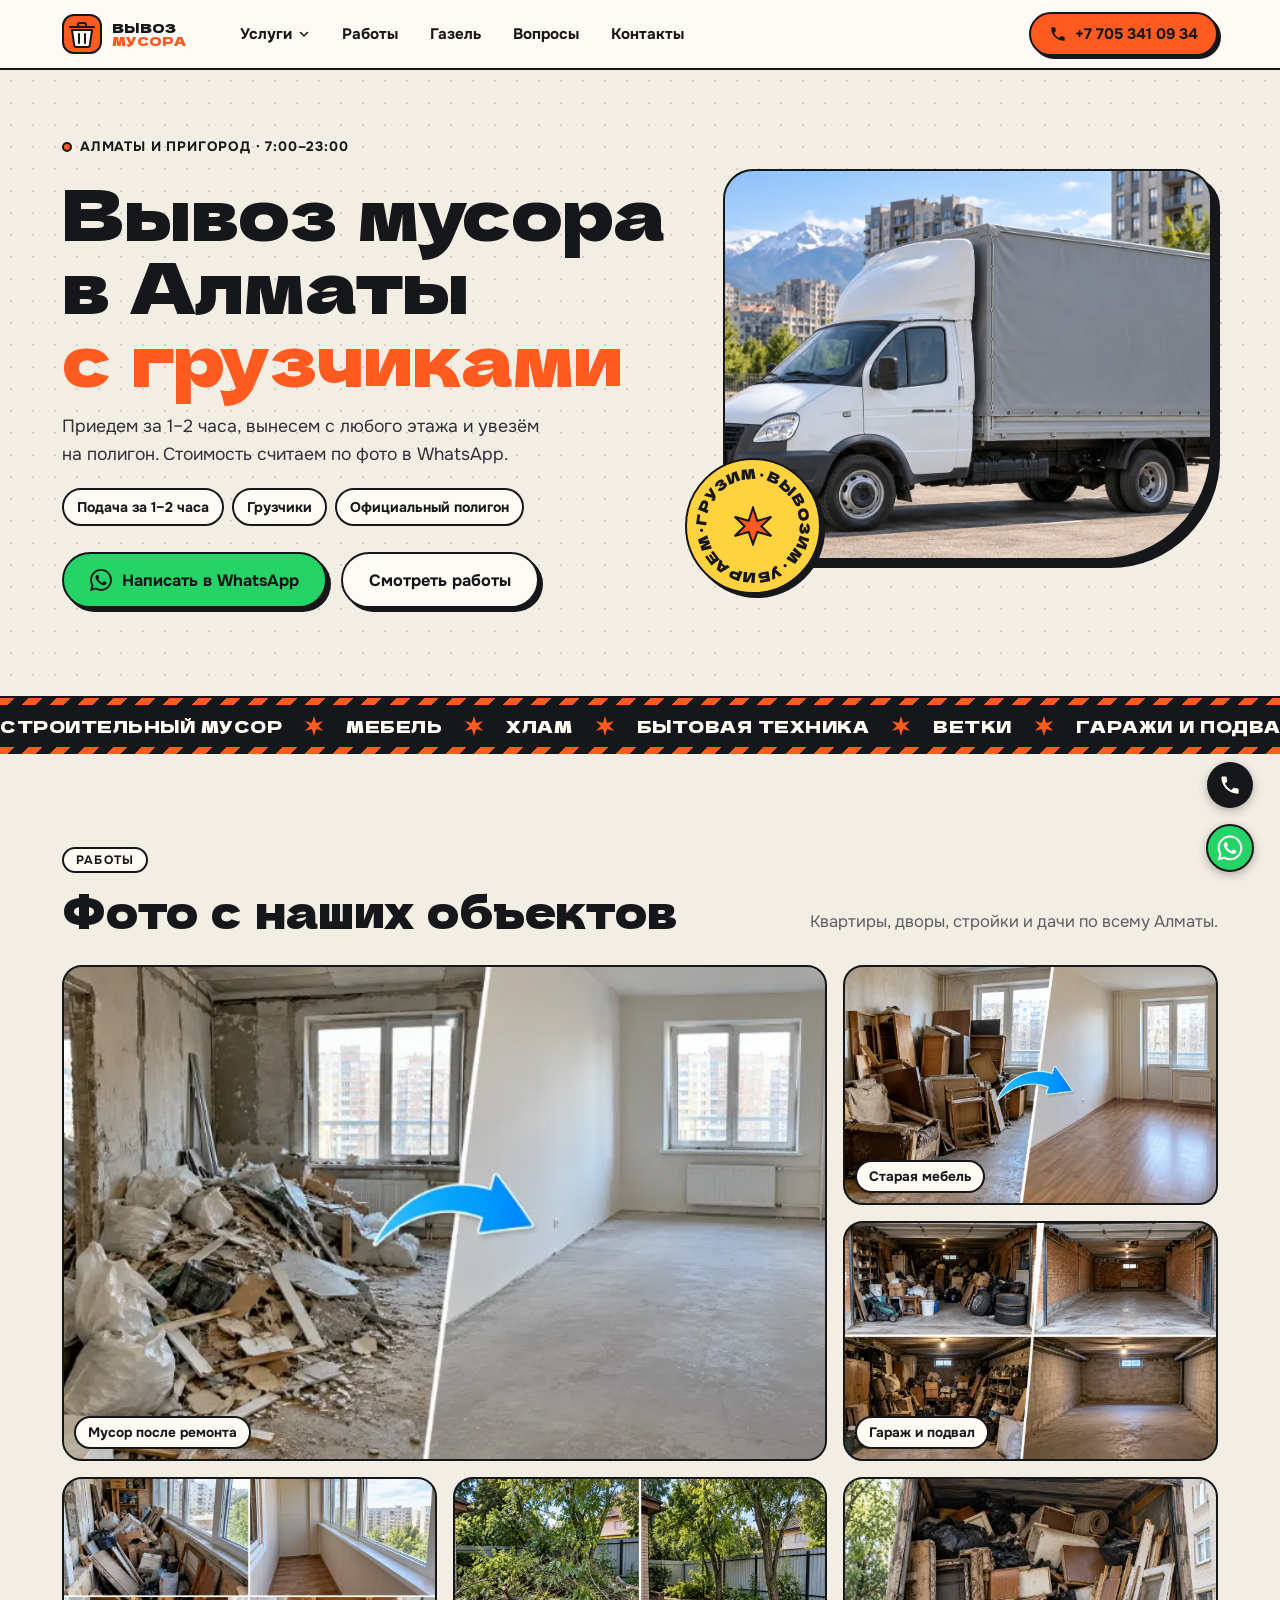
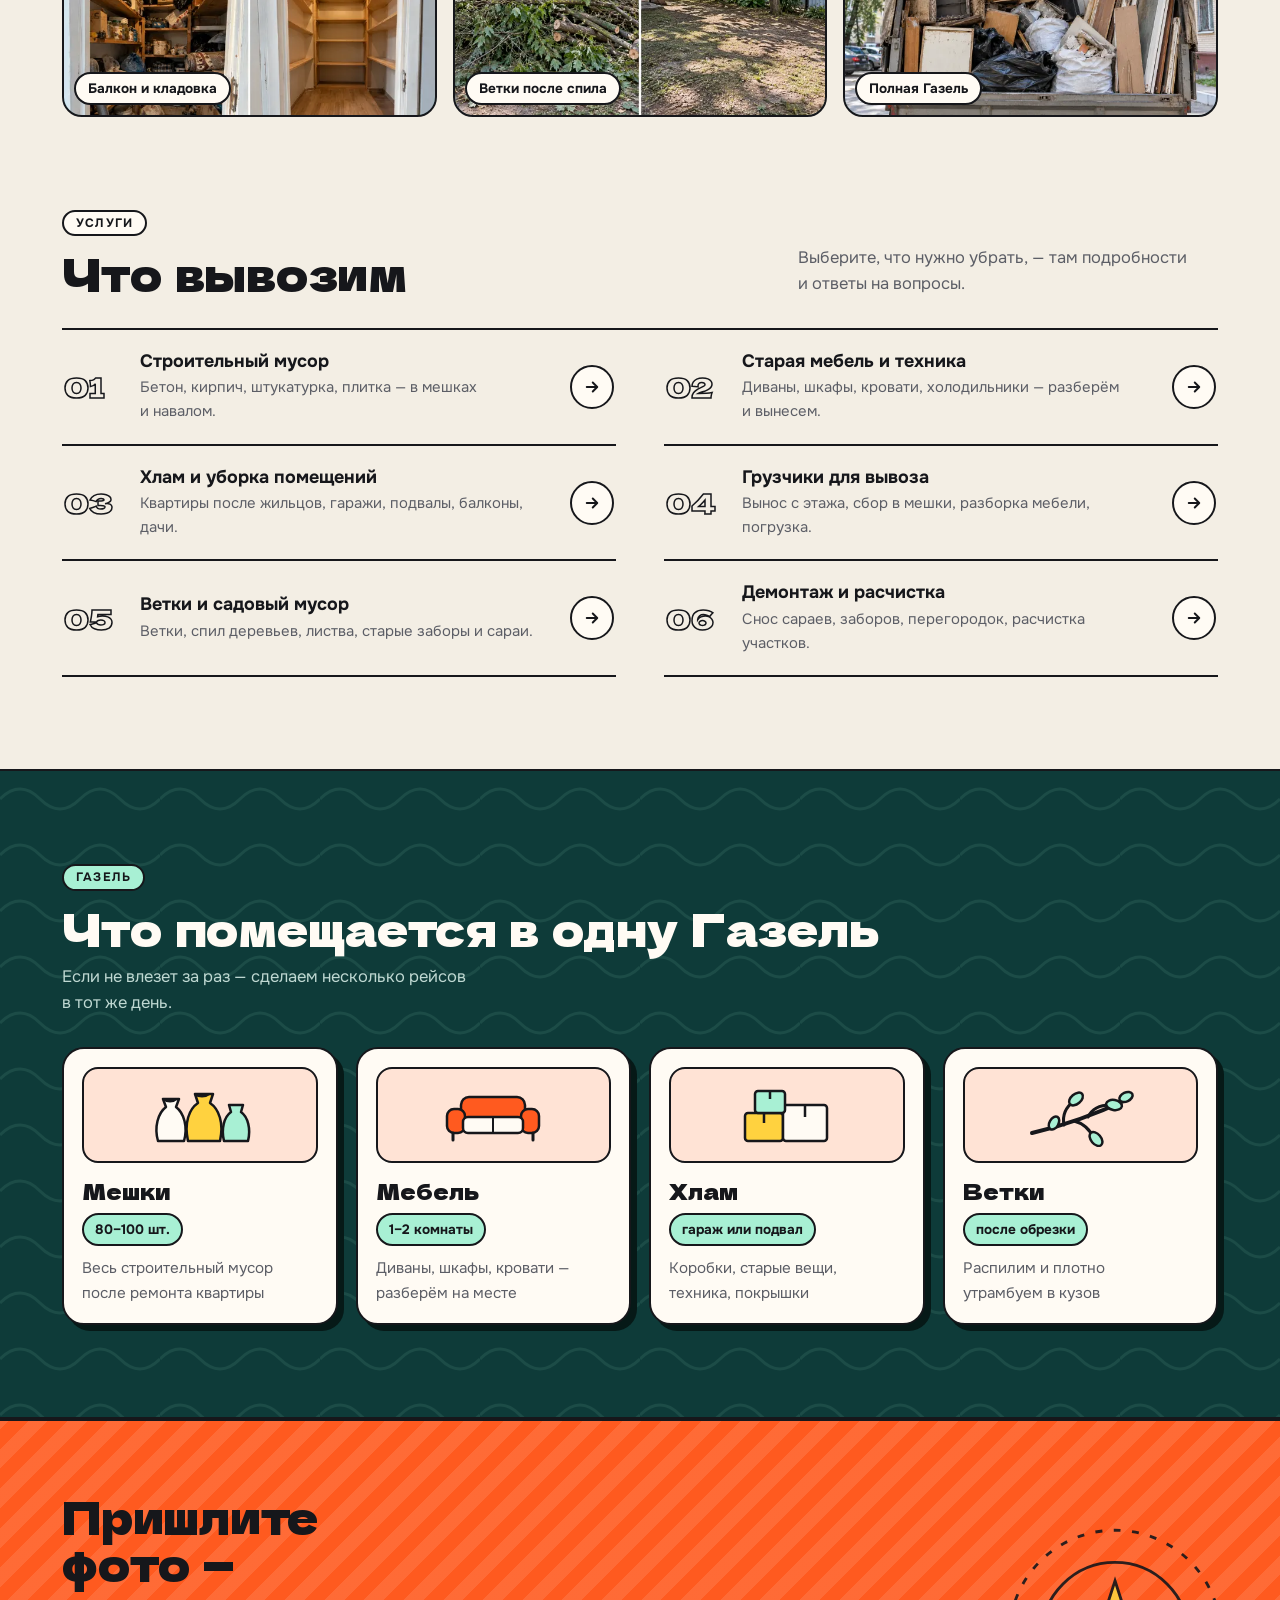
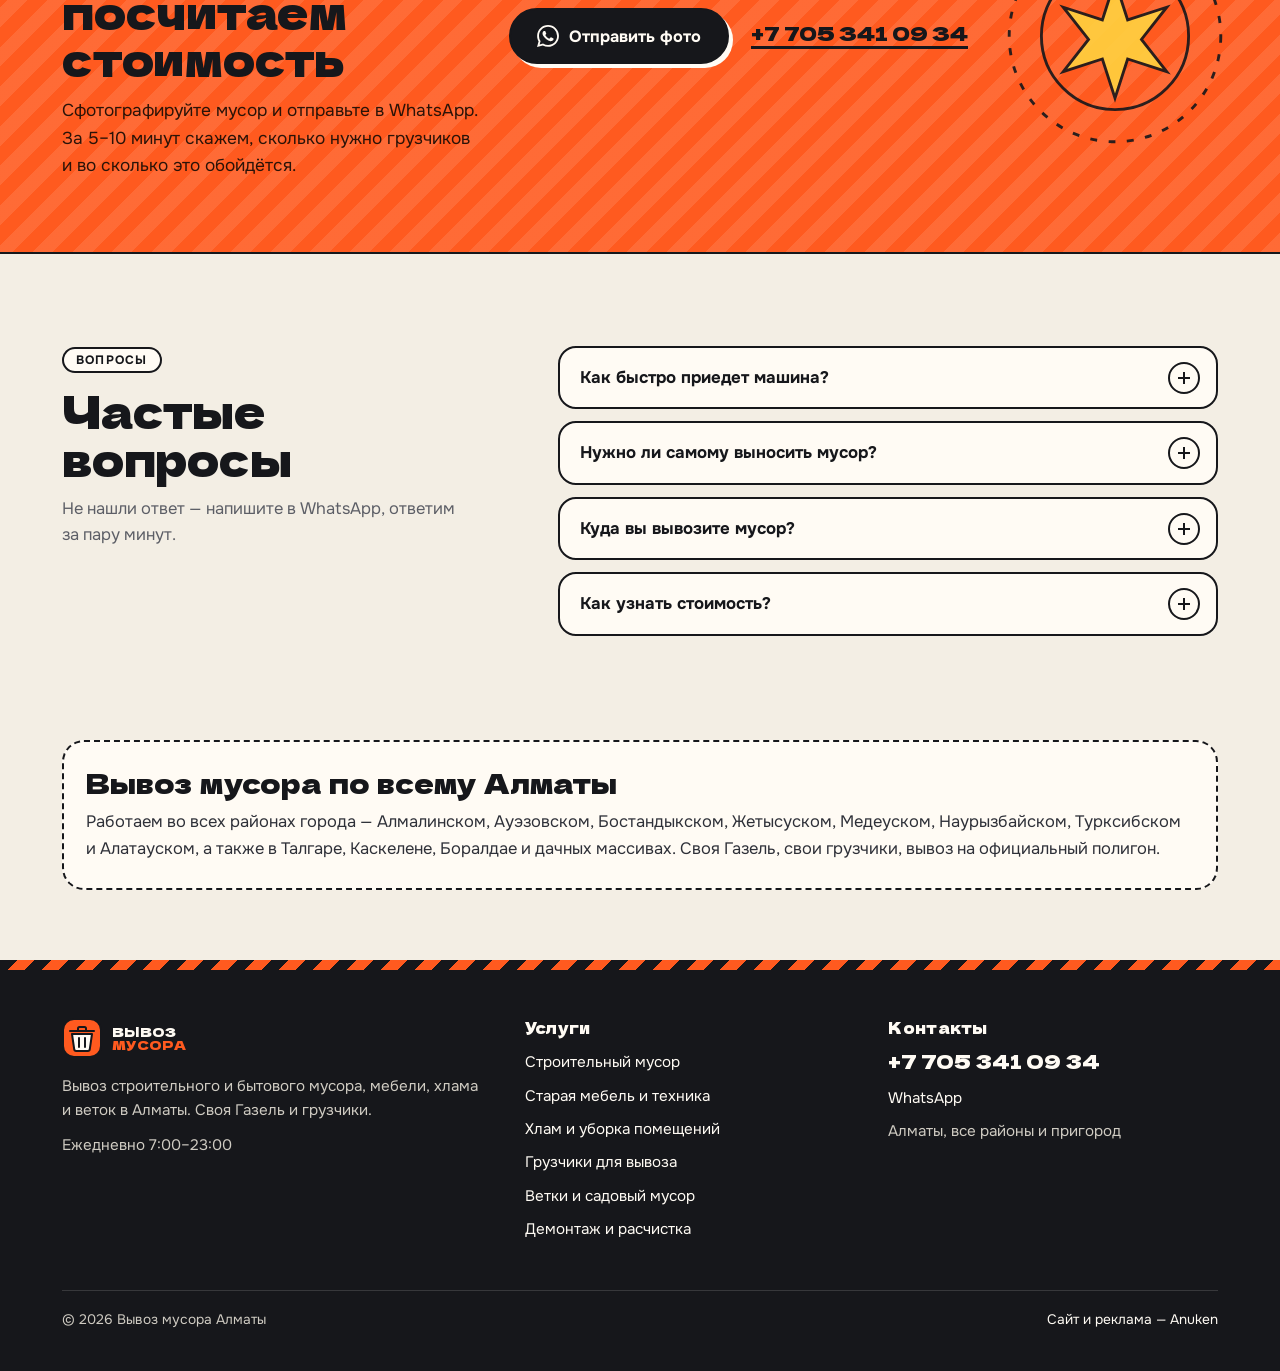
==== commit 8d489c2a: "Add files via upload" ====
--- a/index.html
+++ b/index.html
@@ -1,8 +1,8 @@
 <!DOCTYPE html>
 <html lang="ru">
 <head>
-<script async src="https://www.googletagmanager.com/gtag/js?id=AW-XXXXXXXXXX"></script>
-<script>window.dataLayer=window.dataLayer||[];function gtag(){dataLayer.push(arguments);}gtag('js',new Date());gtag('config','AW-XXXXXXXXXX');</script>
+<script async src="https://www.googletagmanager.com/gtag/js?id=AW-18490521260"></script>
+<script>window.dataLayer=window.dataLayer||[];function gtag(){dataLayer.push(arguments);}gtag('js',new Date());gtag('config','AW-18490521260');</script>
 <meta charset="utf-8">
 <meta name="viewport" content="width=device-width, initial-scale=1, viewport-fit=cover">
 <title>Вывоз мусора в Алматы с грузчиками — подача за 1–2 часа</title>
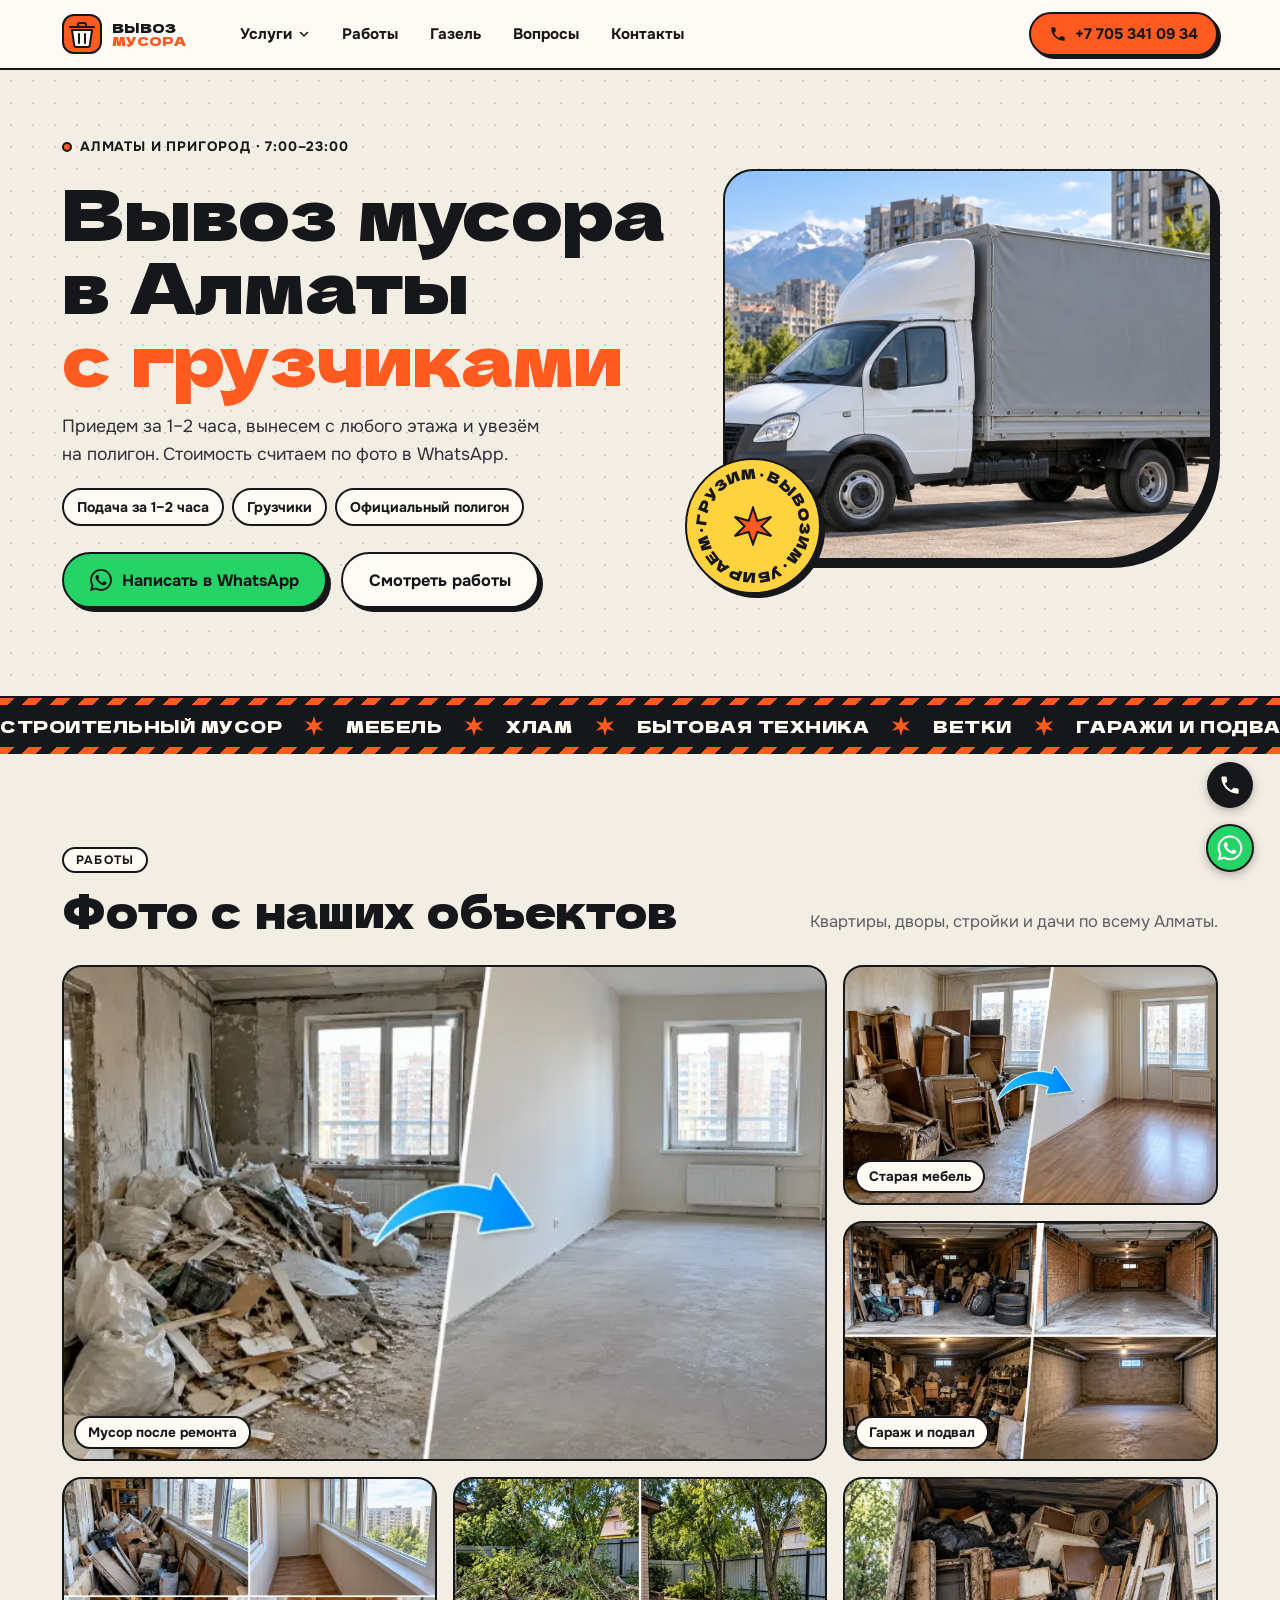
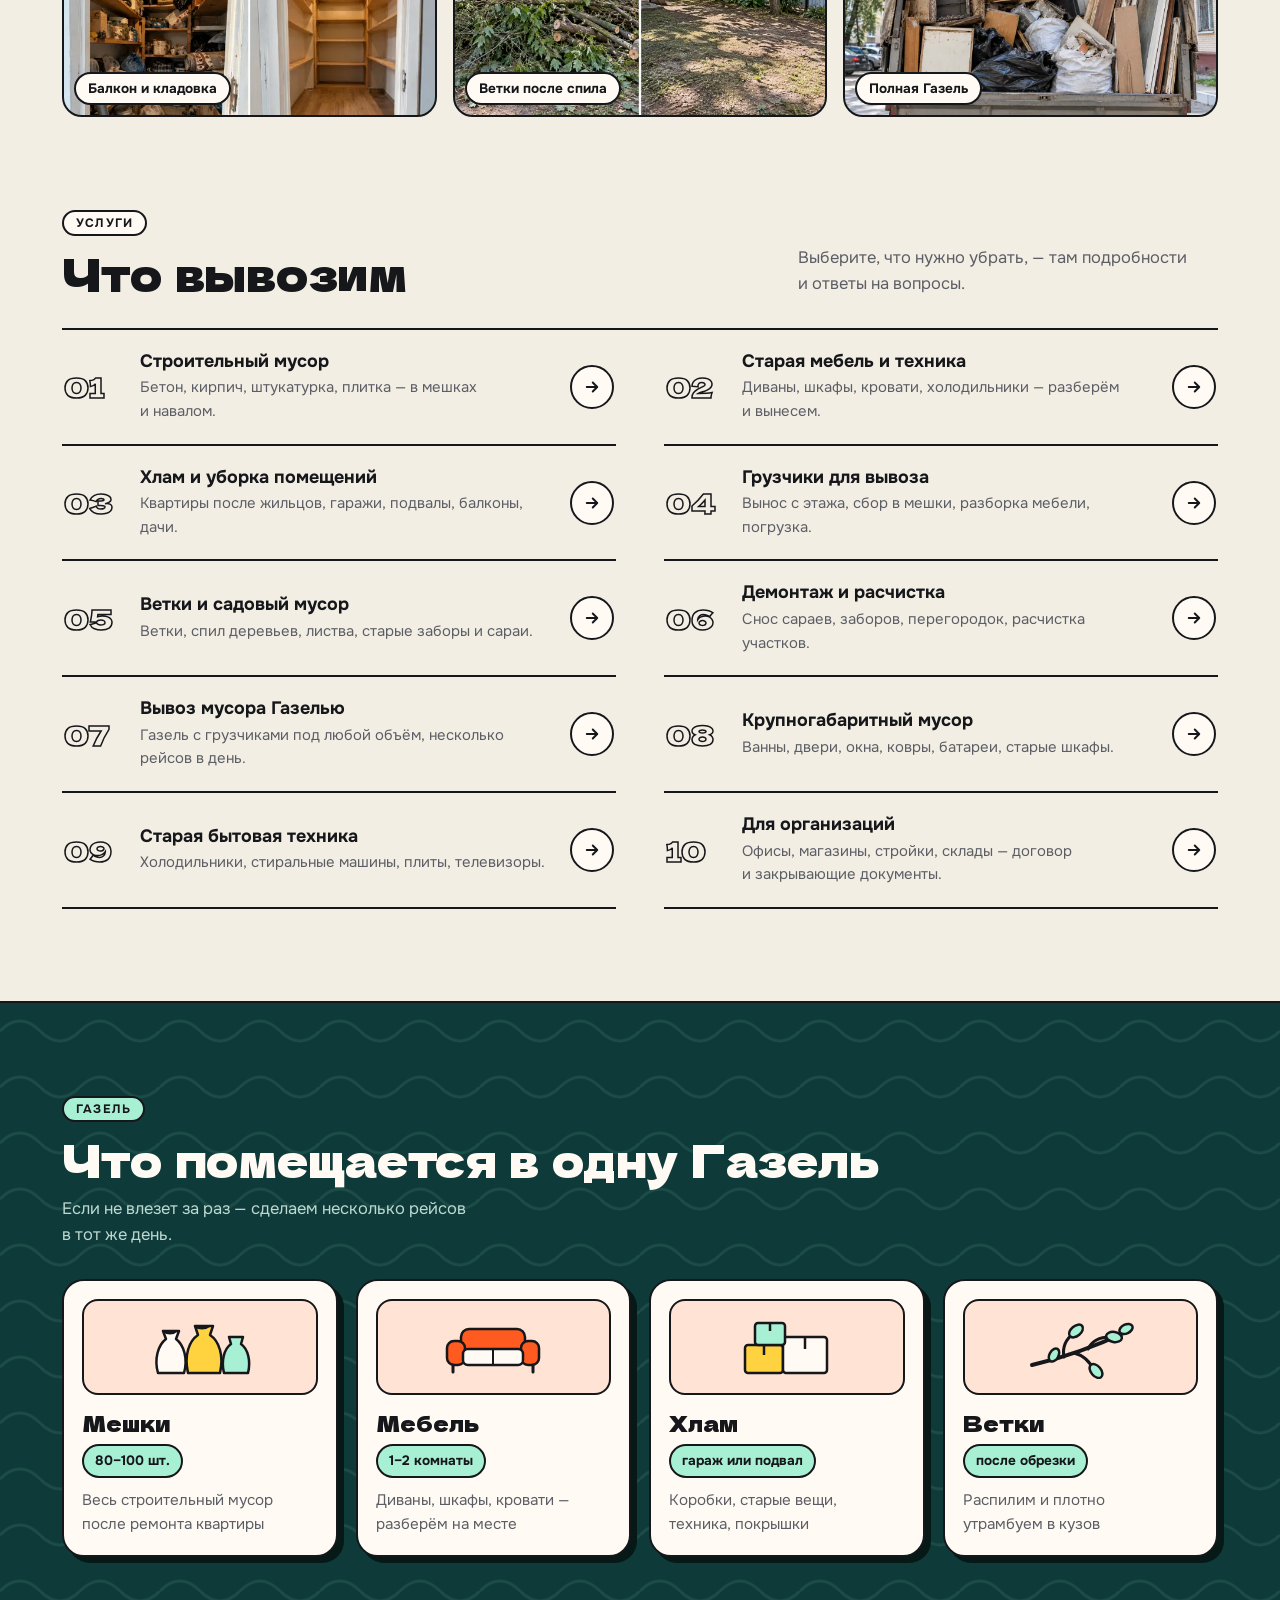
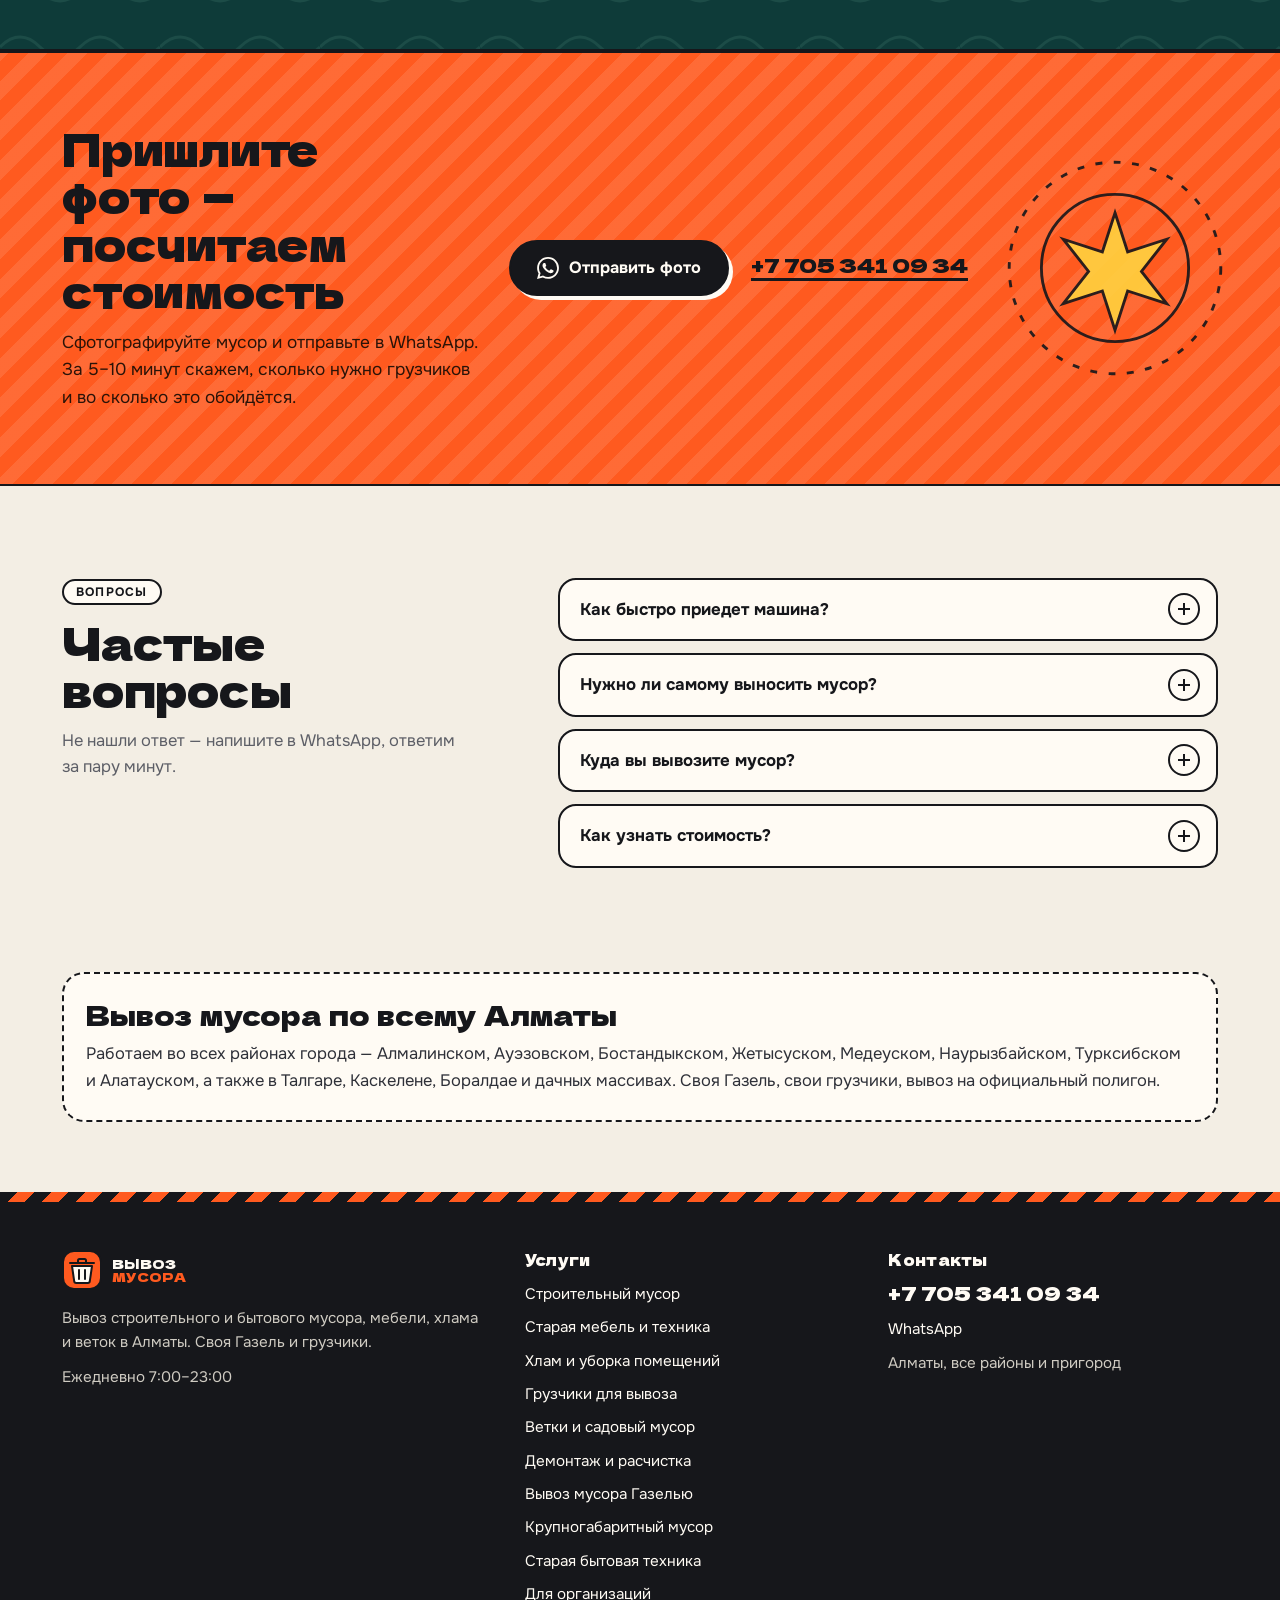
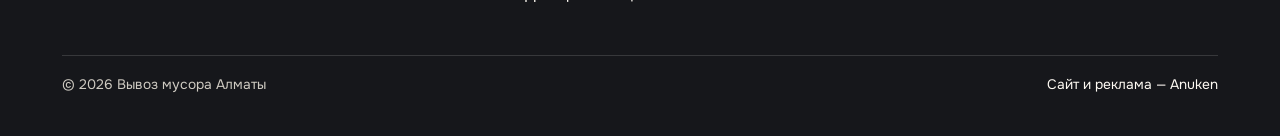
==== commit ccb2dd0e: "Add files via upload" ====
--- a/index.html
+++ b/index.html
@@ -29,13 +29,13 @@
 <link rel="preload" as="image" href="images/hero-1.webp" type="image/webp" fetchpriority="high">
 <link rel="stylesheet" href="assets/style.css">
 <script>function imgFb(i){var p=i.parentNode,s=p&&p.tagName==='PICTURE'?p.querySelector('source'):null;if(s){p.removeChild(s);i.src=i.getAttribute('src');}else{i.onerror=null;i.classList.add('miss');}}</script>
-<script type="application/ld+json">{"@context":"https://schema.org","@graph":[{"@type":"ProfessionalService","@id":"https://qoqys.kz/#org","name":"Вывоз мусора Алматы","description":"Вывоз строительного и бытового мусора, мебели и хлама в Алматы. Газель с грузчиками за 1–2 часа, вынос с любого этажа, расчёт по фото в WhatsApp.","url":"https://qoqys.kz/","telephone":"+77053410934","image":"https://qoqys.kz/images/og-banner.jpg","logo":"https://qoqys.kz/images/logo.png","address":{"@type":"PostalAddress","addressLocality":"Алматы","addressCountry":"KZ"},"areaServed":{"@type":"City","name":"Алматы"},"openingHoursSpecification":[{"@type":"OpeningHoursSpecification","dayOfWeek":["Monday","Tuesday","Wednesday","Thursday","Friday","Saturday","Sunday"],"opens":"07:00","closes":"23:00"}],"hasOfferCatalog":{"@type":"OfferCatalog","name":"Услуги","itemListElement":[{"@type":"Offer","itemOffered":{"@type":"Service","name":"Строительный мусор","url":"https://qoqys.kz/uslugi/stroitelnyj-musor.html"}},{"@type":"Offer","itemOffered":{"@type":"Service","name":"Старая мебель и техника","url":"https://qoqys.kz/uslugi/vyvoz-mebeli.html"}},{"@type":"Offer","itemOffered":{"@type":"Service","name":"Хлам и уборка помещений","url":"https://qoqys.kz/uslugi/vyvoz-hlama.html"}},{"@type":"Offer","itemOffered":{"@type":"Service","name":"Грузчики для вывоза","url":"https://qoqys.kz/uslugi/gruzchiki.html"}},{"@type":"Offer","itemOffered":{"@type":"Service","name":"Ветки и садовый мусор","url":"https://qoqys.kz/uslugi/sadovyj-musor.html"}},{"@type":"Offer","itemOffered":{"@type":"Service","name":"Демонтаж и расчистка","url":"https://qoqys.kz/uslugi/demontazh.html"}}]}},{"@type":"WebSite","@id":"https://qoqys.kz/#site","url":"https://qoqys.kz/","name":"Вывоз мусора Алматы","inLanguage":"ru","publisher":{"@id":"https://qoqys.kz/#org"}},{"@type":"FAQPage","mainEntity":[{"@type":"Question","name":"Как быстро приедет машина?","acceptedAnswer":{"@type":"Answer","text":"Обычно через 1–2 часа после звонка. Можно заказать на точное время — утром, вечером или в выходные."}},{"@type":"Question","name":"Нужно ли самому выносить мусор?","acceptedAnswer":{"@type":"Answer","text":"Нет. Грузчики вынесут мусор из квартиры, гаража или подвала, спустят с этажа и загрузят в машину."}},{"@type":"Question","name":"Куда вы вывозите мусор?","acceptedAnswer":{"@type":"Answer","text":"Только на официальный полигон. Организациям выдаём талоны полигона, договор и акт."}},{"@type":"Question","name":"Как узнать стоимость?","acceptedAnswer":{"@type":"Answer","text":"Пришлите фото или видео в WhatsApp. Скажем, сколько нужно грузчиков и рейсов, и назовём сумму — на месте она не меняется, если объём совпал."}}]}]}</script>
+<script type="application/ld+json">{"@context":"https://schema.org","@graph":[{"@type":"ProfessionalService","@id":"https://qoqys.kz/#org","name":"Вывоз мусора Алматы","description":"Вывоз строительного и бытового мусора, мебели и хлама в Алматы. Газель с грузчиками за 1–2 часа, вынос с любого этажа, расчёт по фото в WhatsApp.","url":"https://qoqys.kz/","telephone":"+77053410934","image":"https://qoqys.kz/images/og-banner.jpg","logo":"https://qoqys.kz/images/logo.png","address":{"@type":"PostalAddress","addressLocality":"Алматы","addressCountry":"KZ"},"areaServed":{"@type":"City","name":"Алматы"},"openingHoursSpecification":[{"@type":"OpeningHoursSpecification","dayOfWeek":["Monday","Tuesday","Wednesday","Thursday","Friday","Saturday","Sunday"],"opens":"07:00","closes":"23:00"}],"hasOfferCatalog":{"@type":"OfferCatalog","name":"Услуги","itemListElement":[{"@type":"Offer","itemOffered":{"@type":"Service","name":"Строительный мусор","url":"https://qoqys.kz/uslugi/stroitelnyj-musor.html"}},{"@type":"Offer","itemOffered":{"@type":"Service","name":"Старая мебель и техника","url":"https://qoqys.kz/uslugi/vyvoz-mebeli.html"}},{"@type":"Offer","itemOffered":{"@type":"Service","name":"Хлам и уборка помещений","url":"https://qoqys.kz/uslugi/vyvoz-hlama.html"}},{"@type":"Offer","itemOffered":{"@type":"Service","name":"Грузчики для вывоза","url":"https://qoqys.kz/uslugi/gruzchiki.html"}},{"@type":"Offer","itemOffered":{"@type":"Service","name":"Ветки и садовый мусор","url":"https://qoqys.kz/uslugi/sadovyj-musor.html"}},{"@type":"Offer","itemOffered":{"@type":"Service","name":"Демонтаж и расчистка","url":"https://qoqys.kz/uslugi/demontazh.html"}},{"@type":"Offer","itemOffered":{"@type":"Service","name":"Вывоз мусора Газелью","url":"https://qoqys.kz/uslugi/vyvoz-musora-gazelyu.html"}},{"@type":"Offer","itemOffered":{"@type":"Service","name":"Крупногабаритный мусор","url":"https://qoqys.kz/uslugi/krupnogabaritnyj-musor.html"}},{"@type":"Offer","itemOffered":{"@type":"Service","name":"Старая бытовая техника","url":"https://qoqys.kz/uslugi/vyvoz-tehniki.html"}},{"@type":"Offer","itemOffered":{"@type":"Service","name":"Для организаций","url":"https://qoqys.kz/uslugi/dlya-organizaciy.html"}}]}},{"@type":"WebSite","@id":"https://qoqys.kz/#site","url":"https://qoqys.kz/","name":"Вывоз мусора Алматы","inLanguage":"ru","publisher":{"@id":"https://qoqys.kz/#org"}},{"@type":"FAQPage","mainEntity":[{"@type":"Question","name":"Как быстро приедет машина?","acceptedAnswer":{"@type":"Answer","text":"Обычно через 1–2 часа после звонка. Можно заказать на точное время — утром, вечером или в выходные."}},{"@type":"Question","name":"Нужно ли самому выносить мусор?","acceptedAnswer":{"@type":"Answer","text":"Нет. Грузчики вынесут мусор из квартиры, гаража или подвала, спустят с этажа и загрузят в машину."}},{"@type":"Question","name":"Куда вы вывозите мусор?","acceptedAnswer":{"@type":"Answer","text":"Только на официальный полигон. Организациям выдаём талоны полигона, договор и акт."}},{"@type":"Question","name":"Как узнать стоимость?","acceptedAnswer":{"@type":"Answer","text":"Пришлите фото или видео в WhatsApp. Скажем, сколько нужно грузчиков и рейсов, и назовём сумму — на месте она не меняется, если объём совпал."}}]}]}</script>
 </head>
 <body>
 <header class="hd"><div class="wrap hd-in">
 <a class="logo" href="./" aria-label="Вывоз мусора Алматы — на главную"><svg viewBox="0 0 40 40" aria-hidden="true"><rect x="1" y="1" width="38" height="38" rx="11" fill="#FF5A1F" stroke="#16171B" stroke-width="2"/><path d="M10 16h20l-2.2 15.2a2 2 0 0 1-2 1.8H14.2a2 2 0 0 1-2-1.8z" fill="#FFFBF4" stroke="#16171B" stroke-width="2" stroke-linejoin="round"/><path d="M8 13h24M16 13v-2.5a1.5 1.5 0 0 1 1.5-1.5h5a1.5 1.5 0 0 1 1.5 1.5V13" fill="none" stroke="#16171B" stroke-width="2" stroke-linecap="round"/><path d="M17 20v9M23 20v9" stroke="#16171B" stroke-width="2" stroke-linecap="round"/></svg><span>ВЫВОЗ<b>МУСОРА</b></span></a>
 <nav class="nav" aria-label="Меню">
-<div class="dd"><button class="dd-btn" type="button" aria-expanded="false" aria-haspopup="true">Услуги<svg viewBox="0 0 24 24" aria-hidden="true"><path fill="none" stroke="currentColor" stroke-width="3" stroke-linecap="round" stroke-linejoin="round" d="M5 9l7 7 7-7"/></svg></button><div class="dd-list"><a href="uslugi/stroitelnyj-musor.html">Строительный мусор</a><a href="uslugi/vyvoz-mebeli.html">Старая мебель и техника</a><a href="uslugi/vyvoz-hlama.html">Хлам и уборка помещений</a><a href="uslugi/gruzchiki.html">Грузчики для вывоза</a><a href="uslugi/sadovyj-musor.html">Ветки и садовый мусор</a><a href="uslugi/demontazh.html">Демонтаж и расчистка</a></div></div>
+<div class="dd"><button class="dd-btn" type="button" aria-expanded="false" aria-haspopup="true">Услуги<svg viewBox="0 0 24 24" aria-hidden="true"><path fill="none" stroke="currentColor" stroke-width="3" stroke-linecap="round" stroke-linejoin="round" d="M5 9l7 7 7-7"/></svg></button><div class="dd-list"><a href="uslugi/stroitelnyj-musor.html">Строительный мусор</a><a href="uslugi/vyvoz-mebeli.html">Старая мебель и техника</a><a href="uslugi/vyvoz-hlama.html">Хлам и уборка помещений</a><a href="uslugi/gruzchiki.html">Грузчики для вывоза</a><a href="uslugi/sadovyj-musor.html">Ветки и садовый мусор</a><a href="uslugi/demontazh.html">Демонтаж и расчистка</a><a href="uslugi/vyvoz-musora-gazelyu.html">Вывоз мусора Газелью</a><a href="uslugi/krupnogabaritnyj-musor.html">Крупногабаритный мусор</a><a href="uslugi/vyvoz-tehniki.html">Старая бытовая техника</a><a href="uslugi/dlya-organizaciy.html">Для организаций</a></div></div>
 <a href="#works">Работы</a><a href="#fleet">Газель</a><a href="#faq">Вопросы</a><a href="#contacts">Контакты</a>
 </nav>
 <div class="hd-act">
@@ -58,7 +58,7 @@
 <div class="bento"><figure class="ph"><picture><source type="image/webp" srcset="images/portfolio/01-stroitelnyj-musor.webp"><img src="images/portfolio/01-stroitelnyj-musor.jpg" width="640" height="400" alt="Мусор после ремонта" loading="lazy" decoding="async" onload="this.classList.add('ok')" onerror="imgFb(this)"></picture><figcaption>Мусор после ремонта</figcaption></figure><figure class="ph"><picture><source type="image/webp" srcset="images/portfolio/02-vyvoz-mebeli.webp"><img src="images/portfolio/02-vyvoz-mebeli.jpg" width="640" height="400" alt="Старая мебель" loading="lazy" decoding="async" onload="this.classList.add('ok')" onerror="imgFb(this)"></picture><figcaption>Старая мебель</figcaption></figure><figure class="ph"><picture><source type="image/webp" srcset="images/portfolio/03-rasschistka-garazha.webp"><img src="images/portfolio/03-rasschistka-garazha.jpg" width="640" height="400" alt="Гараж и подвал" loading="lazy" decoding="async" onload="this.classList.add('ok')" onerror="imgFb(this)"></picture><figcaption>Гараж и подвал</figcaption></figure><figure class="ph"><picture><source type="image/webp" srcset="images/portfolio/04-balkon.webp"><img src="images/portfolio/04-balkon.jpg" width="640" height="400" alt="Балкон и кладовка" loading="lazy" decoding="async" onload="this.classList.add('ok')" onerror="imgFb(this)"></picture><figcaption>Балкон и кладовка</figcaption></figure><figure class="ph"><picture><source type="image/webp" srcset="images/portfolio/05-vetki.webp"><img src="images/portfolio/05-vetki.jpg" width="640" height="400" alt="Ветки после спила" loading="lazy" decoding="async" onload="this.classList.add('ok')" onerror="imgFb(this)"></picture><figcaption>Ветки после спила</figcaption></figure><figure class="ph"><picture><source type="image/webp" srcset="images/portfolio/06-gazel.webp"><img src="images/portfolio/06-gazel.jpg" width="640" height="400" alt="Полная Газель" loading="lazy" decoding="async" onload="this.classList.add('ok')" onerror="imgFb(this)"></picture><figcaption>Полная Газель</figcaption></figure></div></div></section>
 <section class="sec" id="services" style="padding-top:0"><div class="wrap">
 <div class="sh"><div><span class="kick">Услуги</span><h2>Что вывозим</h2></div><p>Выберите, что нужно убрать, — там подробности и ответы на вопросы.</p></div>
-<div class="slist"><a class="sl" href="uslugi/stroitelnyj-musor.html"><span class="sl-n">01</span><span><span class="sl-t">Строительный мусор</span><span class="sl-d">Бетон, кирпич, штукатурка, плитка — в мешках и навалом.</span></span><span class="sl-go"><svg viewBox="0 0 24 24" aria-hidden="true"><path fill="none" stroke="currentColor" stroke-width="2.6" stroke-linecap="round" stroke-linejoin="round" d="M5 12h13M13 6l6 6-6 6"/></svg></span></a><a class="sl" href="uslugi/vyvoz-mebeli.html"><span class="sl-n">02</span><span><span class="sl-t">Старая мебель и техника</span><span class="sl-d">Диваны, шкафы, кровати, холодильники — разберём и вынесем.</span></span><span class="sl-go"><svg viewBox="0 0 24 24" aria-hidden="true"><path fill="none" stroke="currentColor" stroke-width="2.6" stroke-linecap="round" stroke-linejoin="round" d="M5 12h13M13 6l6 6-6 6"/></svg></span></a><a class="sl" href="uslugi/vyvoz-hlama.html"><span class="sl-n">03</span><span><span class="sl-t">Хлам и уборка помещений</span><span class="sl-d">Квартиры после жильцов, гаражи, подвалы, балконы, дачи.</span></span><span class="sl-go"><svg viewBox="0 0 24 24" aria-hidden="true"><path fill="none" stroke="currentColor" stroke-width="2.6" stroke-linecap="round" stroke-linejoin="round" d="M5 12h13M13 6l6 6-6 6"/></svg></span></a><a class="sl" href="uslugi/gruzchiki.html"><span class="sl-n">04</span><span><span class="sl-t">Грузчики для вывоза</span><span class="sl-d">Вынос с этажа, сбор в мешки, разборка мебели, погрузка.</span></span><span class="sl-go"><svg viewBox="0 0 24 24" aria-hidden="true"><path fill="none" stroke="currentColor" stroke-width="2.6" stroke-linecap="round" stroke-linejoin="round" d="M5 12h13M13 6l6 6-6 6"/></svg></span></a><a class="sl" href="uslugi/sadovyj-musor.html"><span class="sl-n">05</span><span><span class="sl-t">Ветки и садовый мусор</span><span class="sl-d">Ветки, спил деревьев, листва, старые заборы и сараи.</span></span><span class="sl-go"><svg viewBox="0 0 24 24" aria-hidden="true"><path fill="none" stroke="currentColor" stroke-width="2.6" stroke-linecap="round" stroke-linejoin="round" d="M5 12h13M13 6l6 6-6 6"/></svg></span></a><a class="sl" href="uslugi/demontazh.html"><span class="sl-n">06</span><span><span class="sl-t">Демонтаж и расчистка</span><span class="sl-d">Снос сараев, заборов, перегородок, расчистка участков.</span></span><span class="sl-go"><svg viewBox="0 0 24 24" aria-hidden="true"><path fill="none" stroke="currentColor" stroke-width="2.6" stroke-linecap="round" stroke-linejoin="round" d="M5 12h13M13 6l6 6-6 6"/></svg></span></a></div></div></section>
+<div class="slist"><a class="sl" href="uslugi/stroitelnyj-musor.html"><span class="sl-n">01</span><span><span class="sl-t">Строительный мусор</span><span class="sl-d">Бетон, кирпич, штукатурка, плитка — в мешках и навалом.</span></span><span class="sl-go"><svg viewBox="0 0 24 24" aria-hidden="true"><path fill="none" stroke="currentColor" stroke-width="2.6" stroke-linecap="round" stroke-linejoin="round" d="M5 12h13M13 6l6 6-6 6"/></svg></span></a><a class="sl" href="uslugi/vyvoz-mebeli.html"><span class="sl-n">02</span><span><span class="sl-t">Старая мебель и техника</span><span class="sl-d">Диваны, шкафы, кровати, холодильники — разберём и вынесем.</span></span><span class="sl-go"><svg viewBox="0 0 24 24" aria-hidden="true"><path fill="none" stroke="currentColor" stroke-width="2.6" stroke-linecap="round" stroke-linejoin="round" d="M5 12h13M13 6l6 6-6 6"/></svg></span></a><a class="sl" href="uslugi/vyvoz-hlama.html"><span class="sl-n">03</span><span><span class="sl-t">Хлам и уборка помещений</span><span class="sl-d">Квартиры после жильцов, гаражи, подвалы, балконы, дачи.</span></span><span class="sl-go"><svg viewBox="0 0 24 24" aria-hidden="true"><path fill="none" stroke="currentColor" stroke-width="2.6" stroke-linecap="round" stroke-linejoin="round" d="M5 12h13M13 6l6 6-6 6"/></svg></span></a><a class="sl" href="uslugi/gruzchiki.html"><span class="sl-n">04</span><span><span class="sl-t">Грузчики для вывоза</span><span class="sl-d">Вынос с этажа, сбор в мешки, разборка мебели, погрузка.</span></span><span class="sl-go"><svg viewBox="0 0 24 24" aria-hidden="true"><path fill="none" stroke="currentColor" stroke-width="2.6" stroke-linecap="round" stroke-linejoin="round" d="M5 12h13M13 6l6 6-6 6"/></svg></span></a><a class="sl" href="uslugi/sadovyj-musor.html"><span class="sl-n">05</span><span><span class="sl-t">Ветки и садовый мусор</span><span class="sl-d">Ветки, спил деревьев, листва, старые заборы и сараи.</span></span><span class="sl-go"><svg viewBox="0 0 24 24" aria-hidden="true"><path fill="none" stroke="currentColor" stroke-width="2.6" stroke-linecap="round" stroke-linejoin="round" d="M5 12h13M13 6l6 6-6 6"/></svg></span></a><a class="sl" href="uslugi/demontazh.html"><span class="sl-n">06</span><span><span class="sl-t">Демонтаж и расчистка</span><span class="sl-d">Снос сараев, заборов, перегородок, расчистка участков.</span></span><span class="sl-go"><svg viewBox="0 0 24 24" aria-hidden="true"><path fill="none" stroke="currentColor" stroke-width="2.6" stroke-linecap="round" stroke-linejoin="round" d="M5 12h13M13 6l6 6-6 6"/></svg></span></a><a class="sl" href="uslugi/vyvoz-musora-gazelyu.html"><span class="sl-n">07</span><span><span class="sl-t">Вывоз мусора Газелью</span><span class="sl-d">Газель с грузчиками под любой объём, несколько рейсов в день.</span></span><span class="sl-go"><svg viewBox="0 0 24 24" aria-hidden="true"><path fill="none" stroke="currentColor" stroke-width="2.6" stroke-linecap="round" stroke-linejoin="round" d="M5 12h13M13 6l6 6-6 6"/></svg></span></a><a class="sl" href="uslugi/krupnogabaritnyj-musor.html"><span class="sl-n">08</span><span><span class="sl-t">Крупногабаритный мусор</span><span class="sl-d">Ванны, двери, окна, ковры, батареи, старые шкафы.</span></span><span class="sl-go"><svg viewBox="0 0 24 24" aria-hidden="true"><path fill="none" stroke="currentColor" stroke-width="2.6" stroke-linecap="round" stroke-linejoin="round" d="M5 12h13M13 6l6 6-6 6"/></svg></span></a><a class="sl" href="uslugi/vyvoz-tehniki.html"><span class="sl-n">09</span><span><span class="sl-t">Старая бытовая техника</span><span class="sl-d">Холодильники, стиральные машины, плиты, телевизоры.</span></span><span class="sl-go"><svg viewBox="0 0 24 24" aria-hidden="true"><path fill="none" stroke="currentColor" stroke-width="2.6" stroke-linecap="round" stroke-linejoin="round" d="M5 12h13M13 6l6 6-6 6"/></svg></span></a><a class="sl" href="uslugi/dlya-organizaciy.html"><span class="sl-n">10</span><span><span class="sl-t">Для организаций</span><span class="sl-d">Офисы, магазины, стройки, склады — договор и закрывающие документы.</span></span><span class="sl-go"><svg viewBox="0 0 24 24" aria-hidden="true"><path fill="none" stroke="currentColor" stroke-width="2.6" stroke-linecap="round" stroke-linejoin="round" d="M5 12h13M13 6l6 6-6 6"/></svg></span></a></div></div></section>
 <section class="sec dark" id="fleet"><div class="wrap">
 <div class="sh"><div><span class="kick">Газель</span><h2>Что помещается в одну Газель</h2></div><p>Если не влезет за раз — сделаем несколько рейсов в тот же день.</p></div>
 <div class="fleet"><div class="fl"><div class="fl-ic"><svg viewBox="0 0 112 64" aria-hidden="true"><path d="M14 58c-4-14 0-28 8-34l-3-8h16l-3 8c8 6 12 20 8 34z" fill="#FFFBF4" stroke="#16171B" stroke-width="2.5" stroke-linejoin="round"/><path d="M20 16c3 3 9 3 12 0" fill="none" stroke="#16171B" stroke-width="2.5" stroke-linejoin="round"/><path d="M44 58c-4-18 1-32 10-38l-3-9h18l-3 9c9 6 14 20 10 38z" fill="#FFD23F" stroke="#16171B" stroke-width="2.5" stroke-linejoin="round"/><path d="M51 11c4 3 10 3 14 0" fill="none" stroke="#16171B" stroke-width="2.5" stroke-linejoin="round"/><path d="M80 58c-3-12 0-24 7-29l-2-7h14l-2 7c7 5 10 17 7 29z" fill="#A8F0D4" stroke="#16171B" stroke-width="2.5" stroke-linejoin="round"/></svg></div><h3>Мешки</h3><span class="cap"><span class="nw">80–100 шт.</span></span><p>Весь строительный мусор после ремонта квартиры</p></div><div class="fl"><div class="fl-ic"><svg viewBox="0 0 112 64" aria-hidden="true"><rect x="24" y="14" width="64" height="24" rx="8" fill="#FF5A1F" stroke="#16171B" stroke-width="2.5" stroke-linejoin="round"/><rect x="10" y="26" width="18" height="24" rx="7" fill="#FF5A1F" stroke="#16171B" stroke-width="2.5" stroke-linejoin="round"/><rect x="84" y="26" width="18" height="24" rx="7" fill="#FF5A1F" stroke="#16171B" stroke-width="2.5" stroke-linejoin="round"/><rect x="26" y="34" width="60" height="16" rx="5" fill="#FFFBF4" stroke="#16171B" stroke-width="2.5" stroke-linejoin="round"/><path d="M56 34v16" stroke="#16171B" stroke-width="2"/><path d="M16 50v7M96 50v7" stroke="#16171B" stroke-width="3" stroke-linecap="round"/></svg></div><h3>Мебель</h3><span class="cap"><span class="nw">1–2 комнаты</span></span><p>Диваны, шкафы, кровати — разберём на месте</p></div><div class="fl"><div class="fl-ic"><svg viewBox="0 0 112 64" aria-hidden="true"><rect x="14" y="30" width="38" height="28" rx="3" fill="#FFD23F" stroke="#16171B" stroke-width="2.5" stroke-linejoin="round"/><path d="M33 30v10" stroke="#16171B" stroke-width="2.5"/><rect x="52" y="22" width="44" height="36" rx="3" fill="#FFFBF4" stroke="#16171B" stroke-width="2.5" stroke-linejoin="round"/><path d="M74 22v12" stroke="#16171B" stroke-width="2.5"/><rect x="24" y="8" width="30" height="22" rx="3" fill="#A8F0D4" stroke="#16171B" stroke-width="2.5" stroke-linejoin="round"/><path d="M39 8v8" stroke="#16171B" stroke-width="2.5"/></svg></div><h3>Хлам</h3><span class="cap">гараж или подвал</span><p>Коробки, старые вещи, техника, покрышки</p></div><div class="fl"><div class="fl-ic"><svg viewBox="0 0 112 64" aria-hidden="true"><path d="M8 50C34 44 62 36 104 16" fill="none" stroke="#16171B" stroke-width="4" stroke-linecap="round"/><path d="M40 42c-2-10 2-18 10-24M64 34c4-8 12-12 22-12M50 38c8 2 16 8 20 18" fill="none" stroke="#16171B" stroke-width="3" stroke-linecap="round"/><g fill="#A8F0D4" stroke="#16171B" stroke-width="2.5" stroke-linejoin="round"><ellipse cx="52" cy="16" rx="8" ry="5" transform="rotate(-40 52 16)"/><ellipse cx="90" cy="22" rx="8" ry="5" transform="rotate(10 90 22)"/><ellipse cx="72" cy="56" rx="8" ry="5" transform="rotate(50 72 56)"/><ellipse cx="102" cy="14" rx="7" ry="4.5" transform="rotate(-25 102 14)"/><ellipse cx="30" cy="40" rx="7" ry="4.5" transform="rotate(-60 30 40)"/></g></svg></div><h3>Ветки</h3><span class="cap">после обрезки</span><p>Распилим и плотно утрамбуем в кузов</p></div></div></div></section>
@@ -72,7 +72,7 @@
 <footer class="ft" id="contacts"><div class="wrap">
 <div class="ft-grid">
 <div><a class="logo" href="./" aria-label="Вывоз мусора Алматы — на главную"><svg viewBox="0 0 40 40" aria-hidden="true"><rect x="1" y="1" width="38" height="38" rx="11" fill="#FF5A1F" stroke="#16171B" stroke-width="2"/><path d="M10 16h20l-2.2 15.2a2 2 0 0 1-2 1.8H14.2a2 2 0 0 1-2-1.8z" fill="#FFFBF4" stroke="#16171B" stroke-width="2" stroke-linejoin="round"/><path d="M8 13h24M16 13v-2.5a1.5 1.5 0 0 1 1.5-1.5h5a1.5 1.5 0 0 1 1.5 1.5V13" fill="none" stroke="#16171B" stroke-width="2" stroke-linecap="round"/><path d="M17 20v9M23 20v9" stroke="#16171B" stroke-width="2" stroke-linecap="round"/></svg><span>ВЫВОЗ<b>МУСОРА</b></span></a><p>Вывоз строительного и бытового мусора, мебели, хлама и веток в Алматы. Своя Газель и грузчики.</p><p style="margin-top:10px">Ежедневно 7:00–23:00</p></div>
-<div><h3>Услуги</h3><ul><li><a href="uslugi/stroitelnyj-musor.html">Строительный мусор</a></li><li><a href="uslugi/vyvoz-mebeli.html">Старая мебель и техника</a></li><li><a href="uslugi/vyvoz-hlama.html">Хлам и уборка помещений</a></li><li><a href="uslugi/gruzchiki.html">Грузчики для вывоза</a></li><li><a href="uslugi/sadovyj-musor.html">Ветки и садовый мусор</a></li><li><a href="uslugi/demontazh.html">Демонтаж и расчистка</a></li></ul></div>
+<div><h3>Услуги</h3><ul><li><a href="uslugi/stroitelnyj-musor.html">Строительный мусор</a></li><li><a href="uslugi/vyvoz-mebeli.html">Старая мебель и техника</a></li><li><a href="uslugi/vyvoz-hlama.html">Хлам и уборка помещений</a></li><li><a href="uslugi/gruzchiki.html">Грузчики для вывоза</a></li><li><a href="uslugi/sadovyj-musor.html">Ветки и садовый мусор</a></li><li><a href="uslugi/demontazh.html">Демонтаж и расчистка</a></li><li><a href="uslugi/vyvoz-musora-gazelyu.html">Вывоз мусора Газелью</a></li><li><a href="uslugi/krupnogabaritnyj-musor.html">Крупногабаритный мусор</a></li><li><a href="uslugi/vyvoz-tehniki.html">Старая бытовая техника</a></li><li><a href="uslugi/dlya-organizaciy.html">Для организаций</a></li></ul></div>
 <div><h3>Контакты</h3><ul>
 <li><a class="big" href="tel:+77053410934" data-conv="call">+7 705 341 09 34</a></li>
 <li><a href="https://wa.me/77053410934?text=%D0%97%D0%B4%D1%80%D0%B0%D0%B2%D1%81%D1%82%D0%B2%D1%83%D0%B9%D1%82%D0%B5%21%20%D0%9D%D1%83%D0%B6%D0%B5%D0%BD%20%D0%B2%D1%8B%D0%B2%D0%BE%D0%B7%20%D0%BC%D1%83%D1%81%D0%BE%D1%80%D0%B0%20%D0%B2%20%D0%90%D0%BB%D0%BC%D0%B0%D1%82%D1%8B.%20%D0%9E%D1%82%D0%BF%D1%80%D0%B0%D0%B2%D0%BB%D1%8F%D1%8E%20%D1%84%D0%BE%D1%82%D0%BE." data-conv="whatsapp" target="_blank" rel="noopener">WhatsApp</a></li>
@@ -84,7 +84,7 @@
 <div class="menu" id="menu" aria-hidden="true"><div class="menu-p" role="dialog" aria-modal="true" aria-label="Меню">
 <div class="menu-h"><a class="logo" href="./" aria-label="Вывоз мусора Алматы — на главную"><svg viewBox="0 0 40 40" aria-hidden="true"><rect x="1" y="1" width="38" height="38" rx="11" fill="#FF5A1F" stroke="#16171B" stroke-width="2"/><path d="M10 16h20l-2.2 15.2a2 2 0 0 1-2 1.8H14.2a2 2 0 0 1-2-1.8z" fill="#FFFBF4" stroke="#16171B" stroke-width="2" stroke-linejoin="round"/><path d="M8 13h24M16 13v-2.5a1.5 1.5 0 0 1 1.5-1.5h5a1.5 1.5 0 0 1 1.5 1.5V13" fill="none" stroke="#16171B" stroke-width="2" stroke-linecap="round"/><path d="M17 20v9M23 20v9" stroke="#16171B" stroke-width="2" stroke-linecap="round"/></svg><span>ВЫВОЗ<b>МУСОРА</b></span></a><button class="menu-x" type="button" data-menu-close>✕ ЗАКРЫТЬ</button></div>
 <p class="menu-t">Разделы</p><div class="tiles"><a href="#works">Работы</a><a href="#services">Услуги</a><a href="#fleet">Газель</a><a href="#faq">Вопросы</a></div>
-<p class="menu-t">Услуги</p><ul class="mlist"><li><a href="uslugi/stroitelnyj-musor.html">Строительный мусор</a></li><li><a href="uslugi/vyvoz-mebeli.html">Старая мебель и техника</a></li><li><a href="uslugi/vyvoz-hlama.html">Хлам и уборка помещений</a></li><li><a href="uslugi/gruzchiki.html">Грузчики для вывоза</a></li><li><a href="uslugi/sadovyj-musor.html">Ветки и садовый мусор</a></li><li><a href="uslugi/demontazh.html">Демонтаж и расчистка</a></li></ul>
+<p class="menu-t">Услуги</p><ul class="mlist"><li><a href="uslugi/stroitelnyj-musor.html">Строительный мусор</a></li><li><a href="uslugi/vyvoz-mebeli.html">Старая мебель и техника</a></li><li><a href="uslugi/vyvoz-hlama.html">Хлам и уборка помещений</a></li><li><a href="uslugi/gruzchiki.html">Грузчики для вывоза</a></li><li><a href="uslugi/sadovyj-musor.html">Ветки и садовый мусор</a></li><li><a href="uslugi/demontazh.html">Демонтаж и расчистка</a></li><li><a href="uslugi/vyvoz-musora-gazelyu.html">Вывоз мусора Газелью</a></li><li><a href="uslugi/krupnogabaritnyj-musor.html">Крупногабаритный мусор</a></li><li><a href="uslugi/vyvoz-tehniki.html">Старая бытовая техника</a></li><li><a href="uslugi/dlya-organizaciy.html">Для организаций</a></li></ul>
 <p class="menu-t">Телефон</p><div class="mcont"><a href="tel:+77053410934" data-conv="call">+7 705 341 09 34</a><p>Ежедневно 7:00–23:00 · Алматы и пригород</p></div>
 </div></div>
 <nav class="bar" aria-label="Разделы"><a href="#works">Работы</a><a href="#services">Услуги</a><a href="#fleet">Газель</a><a href="#faq">Вопросы</a></nav>
